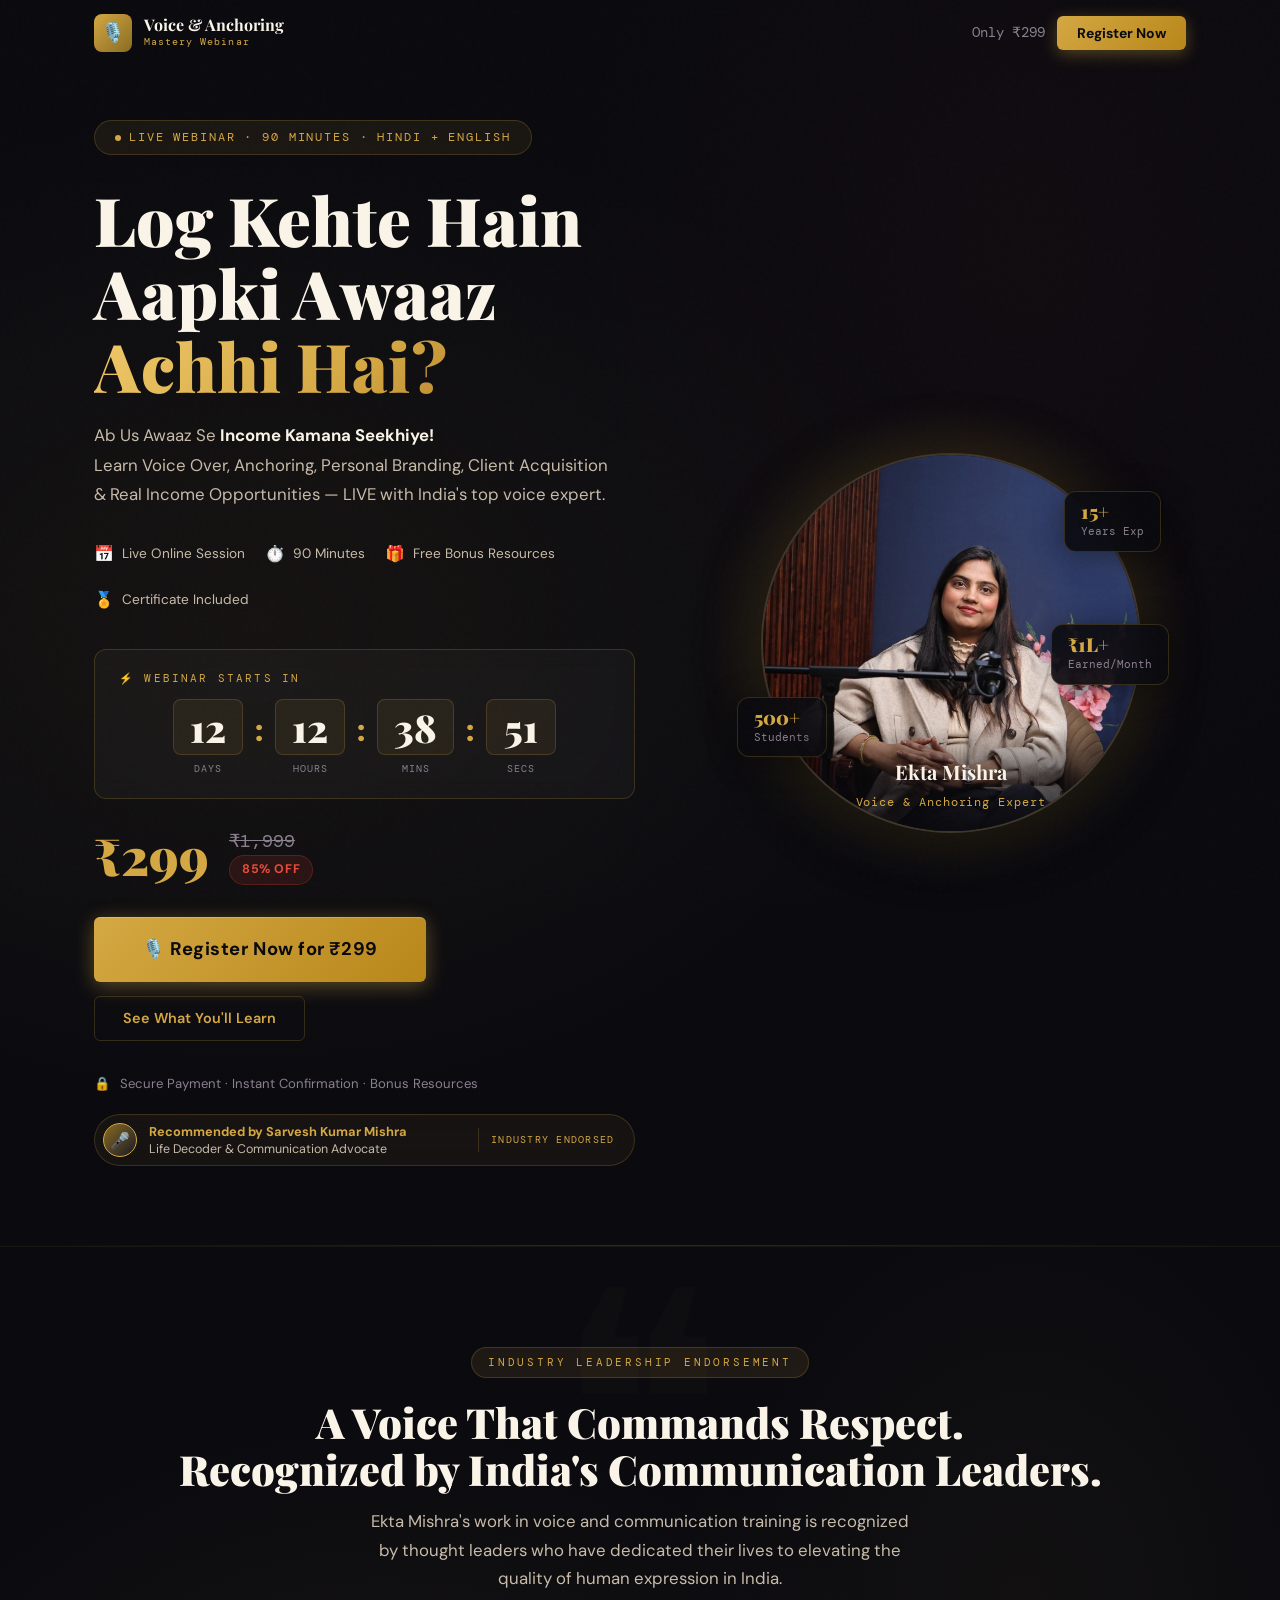
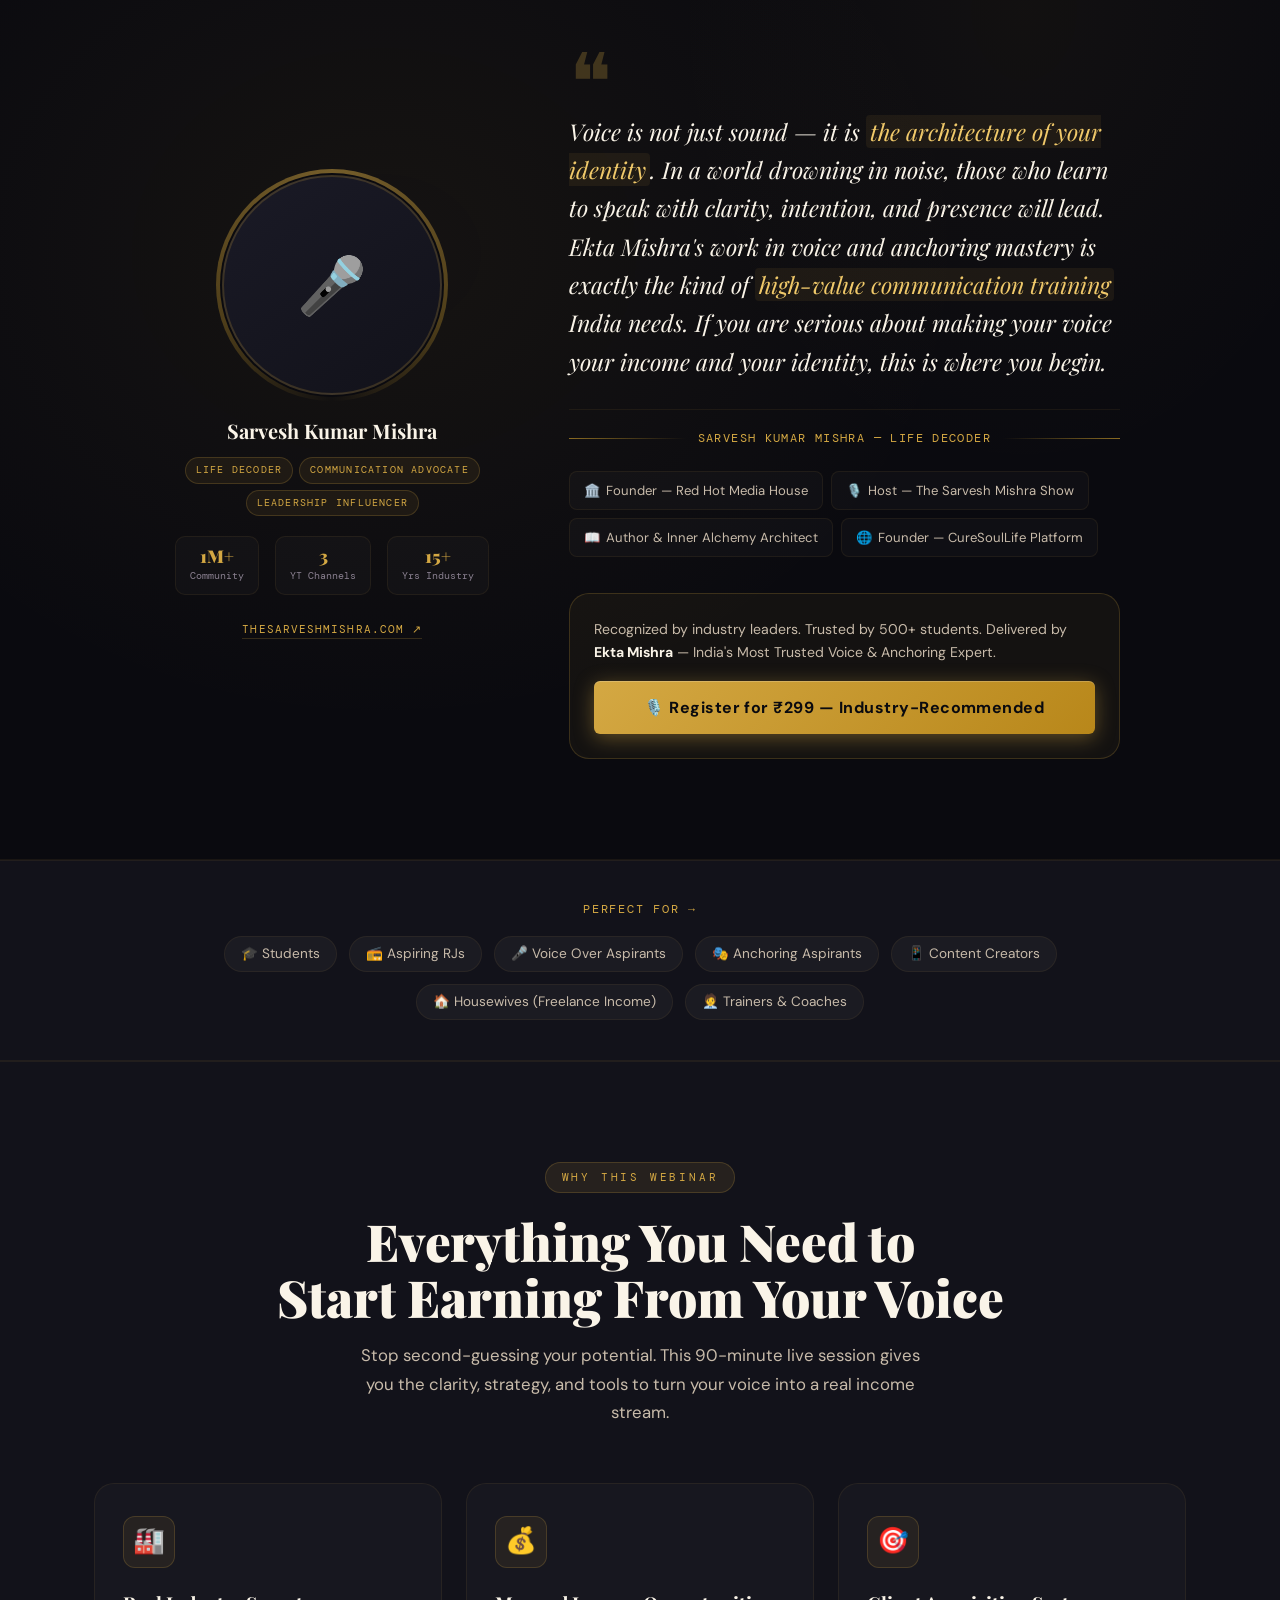
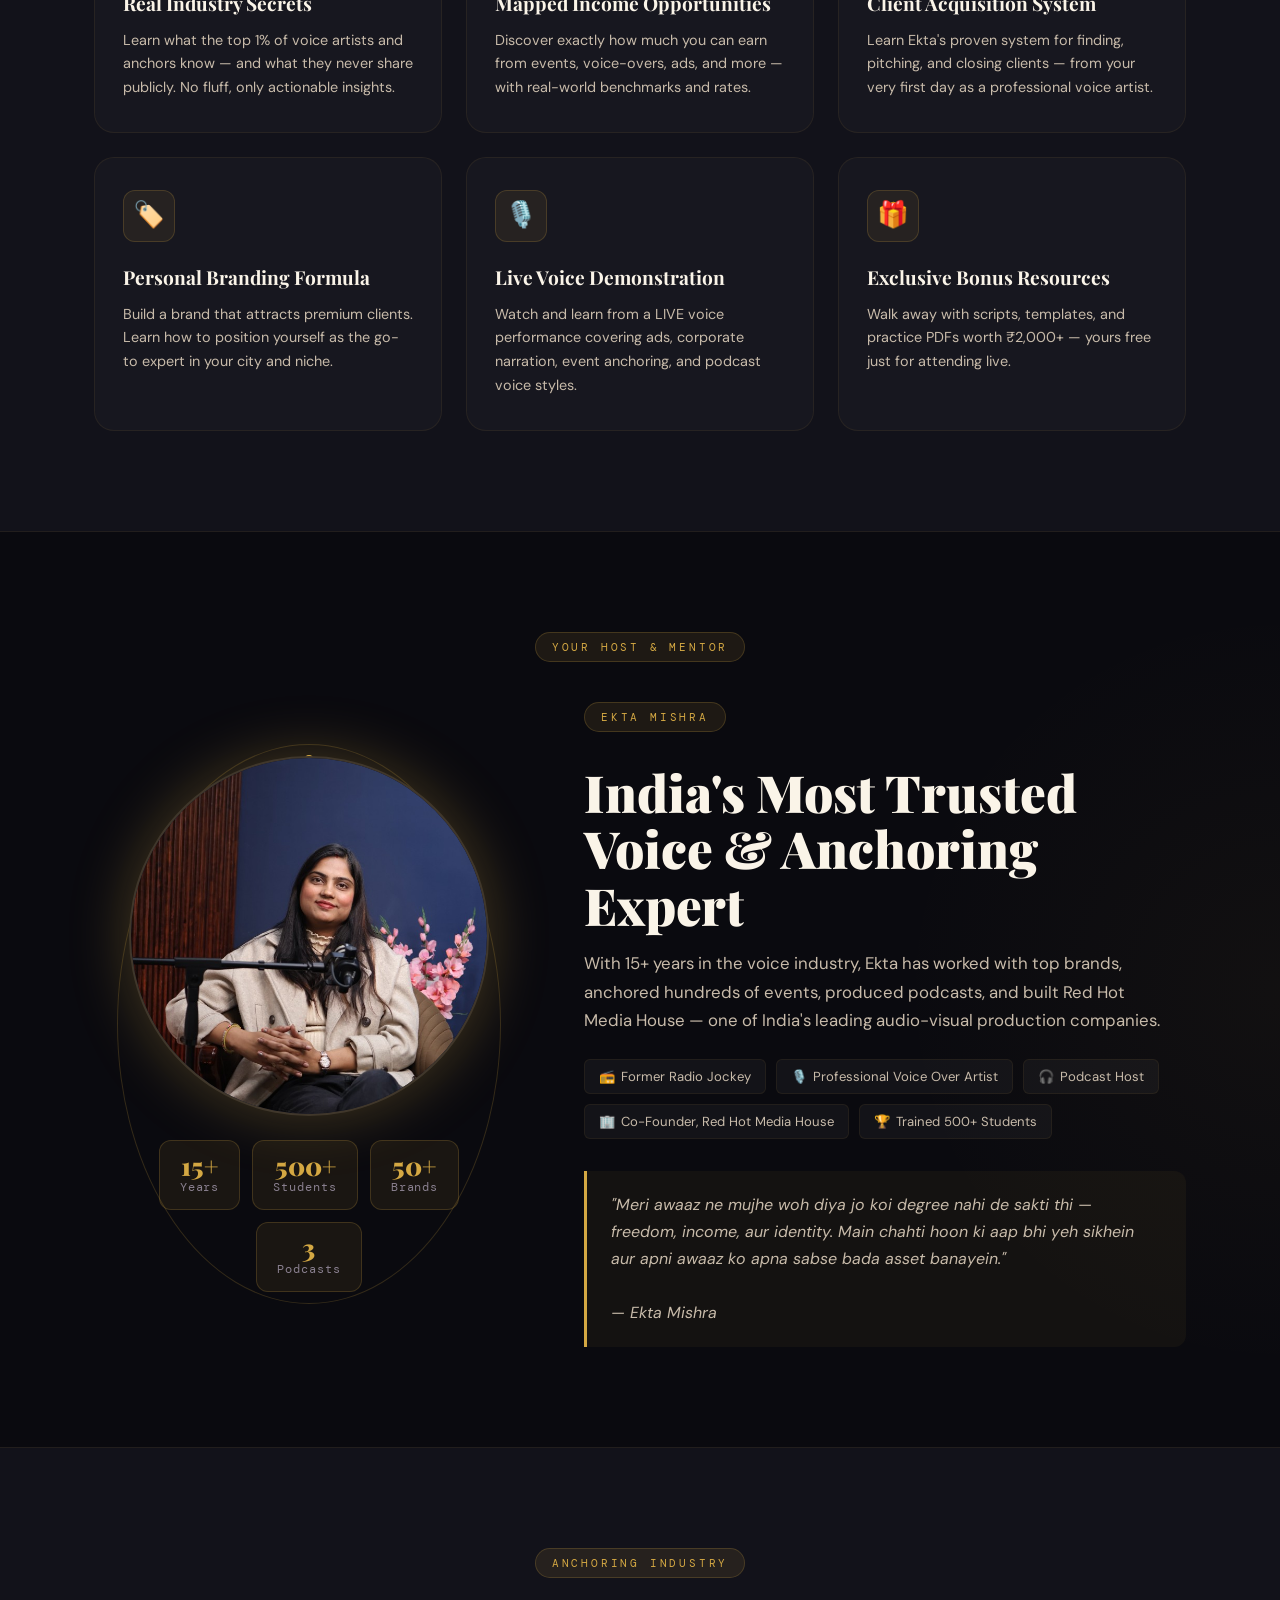
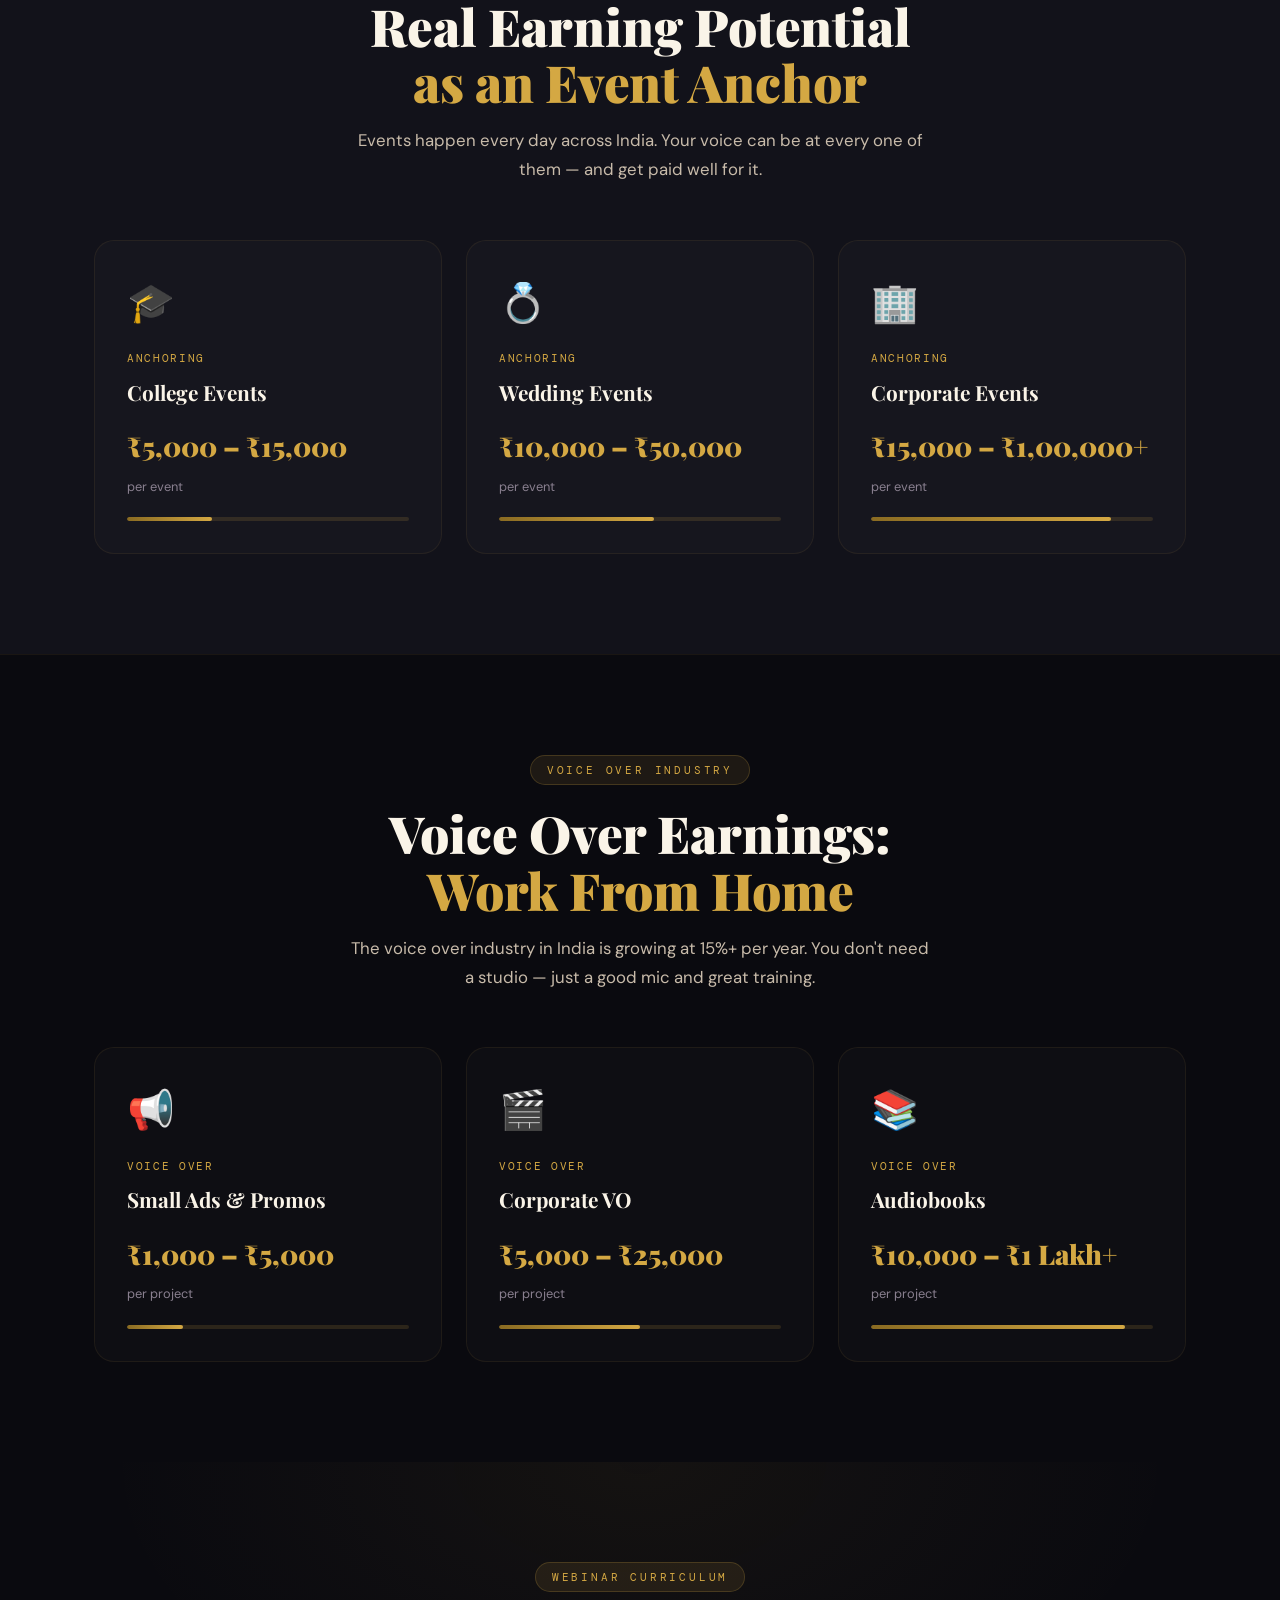
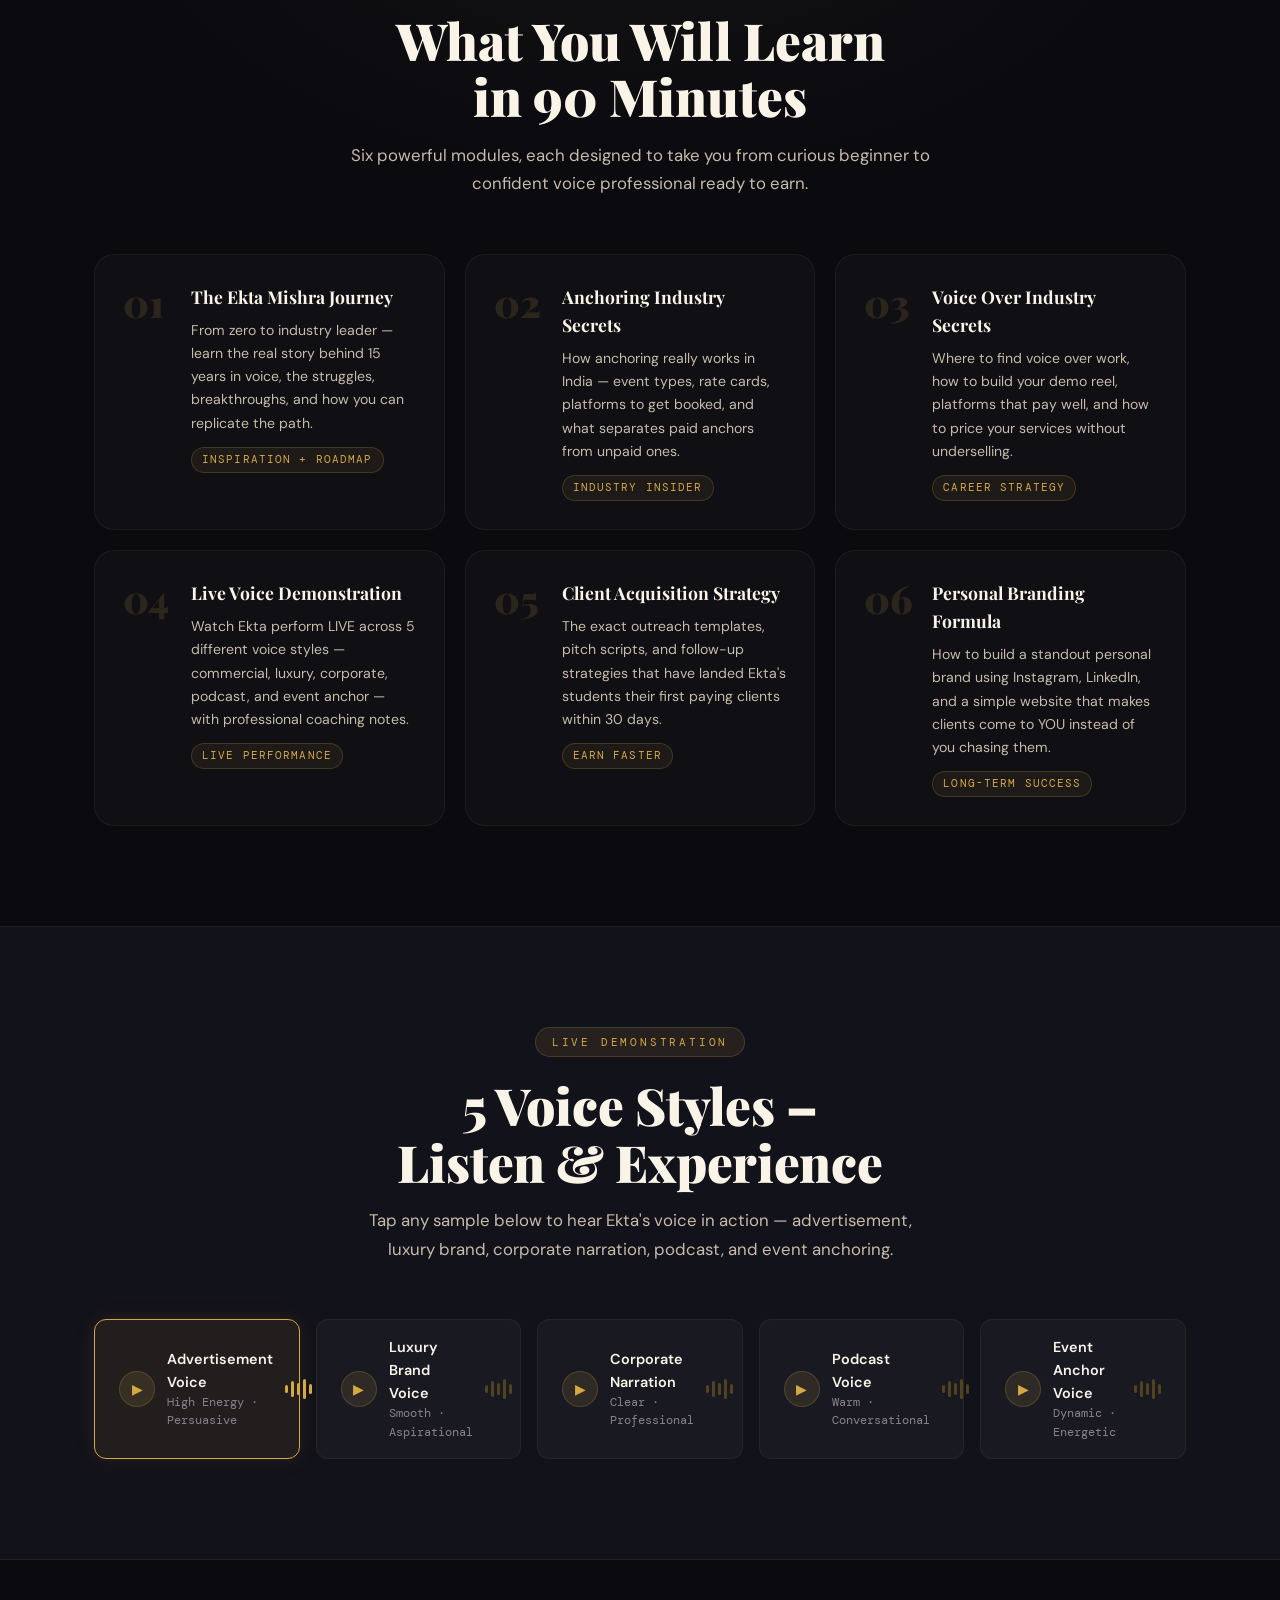
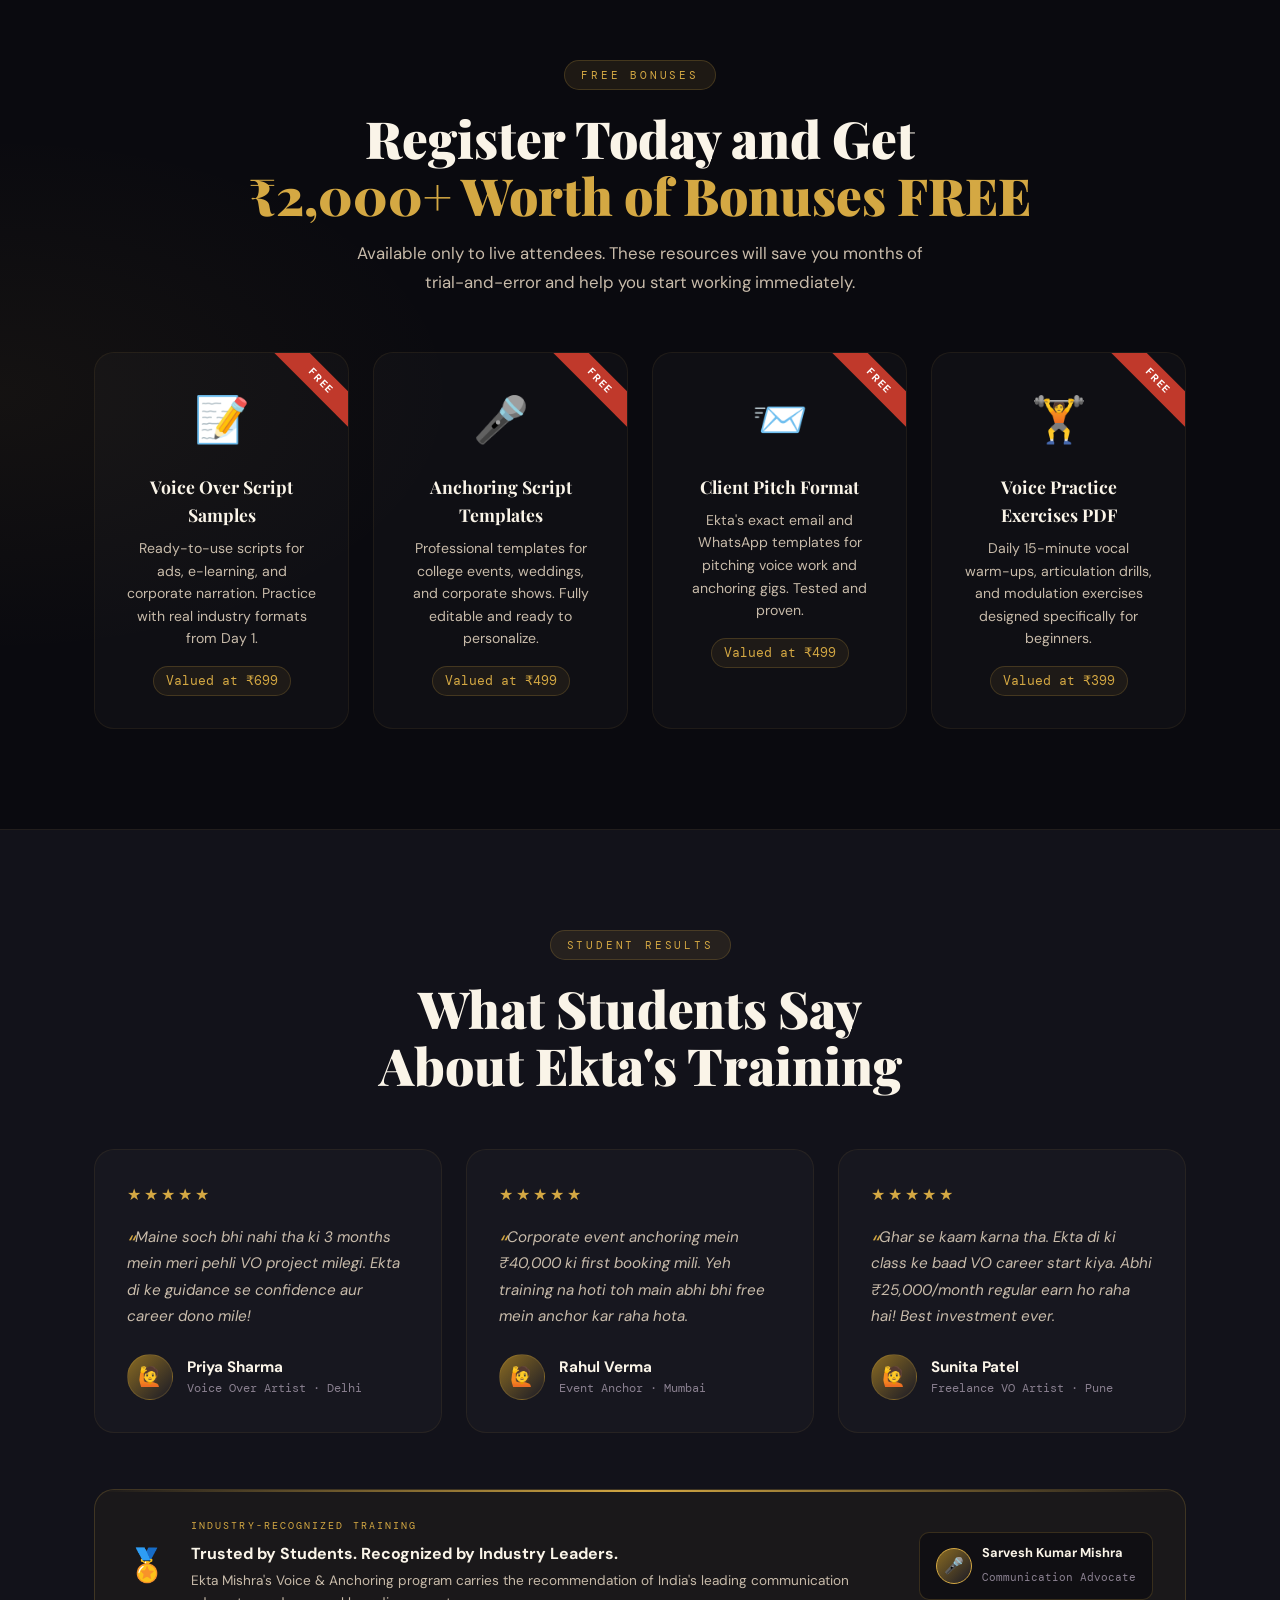
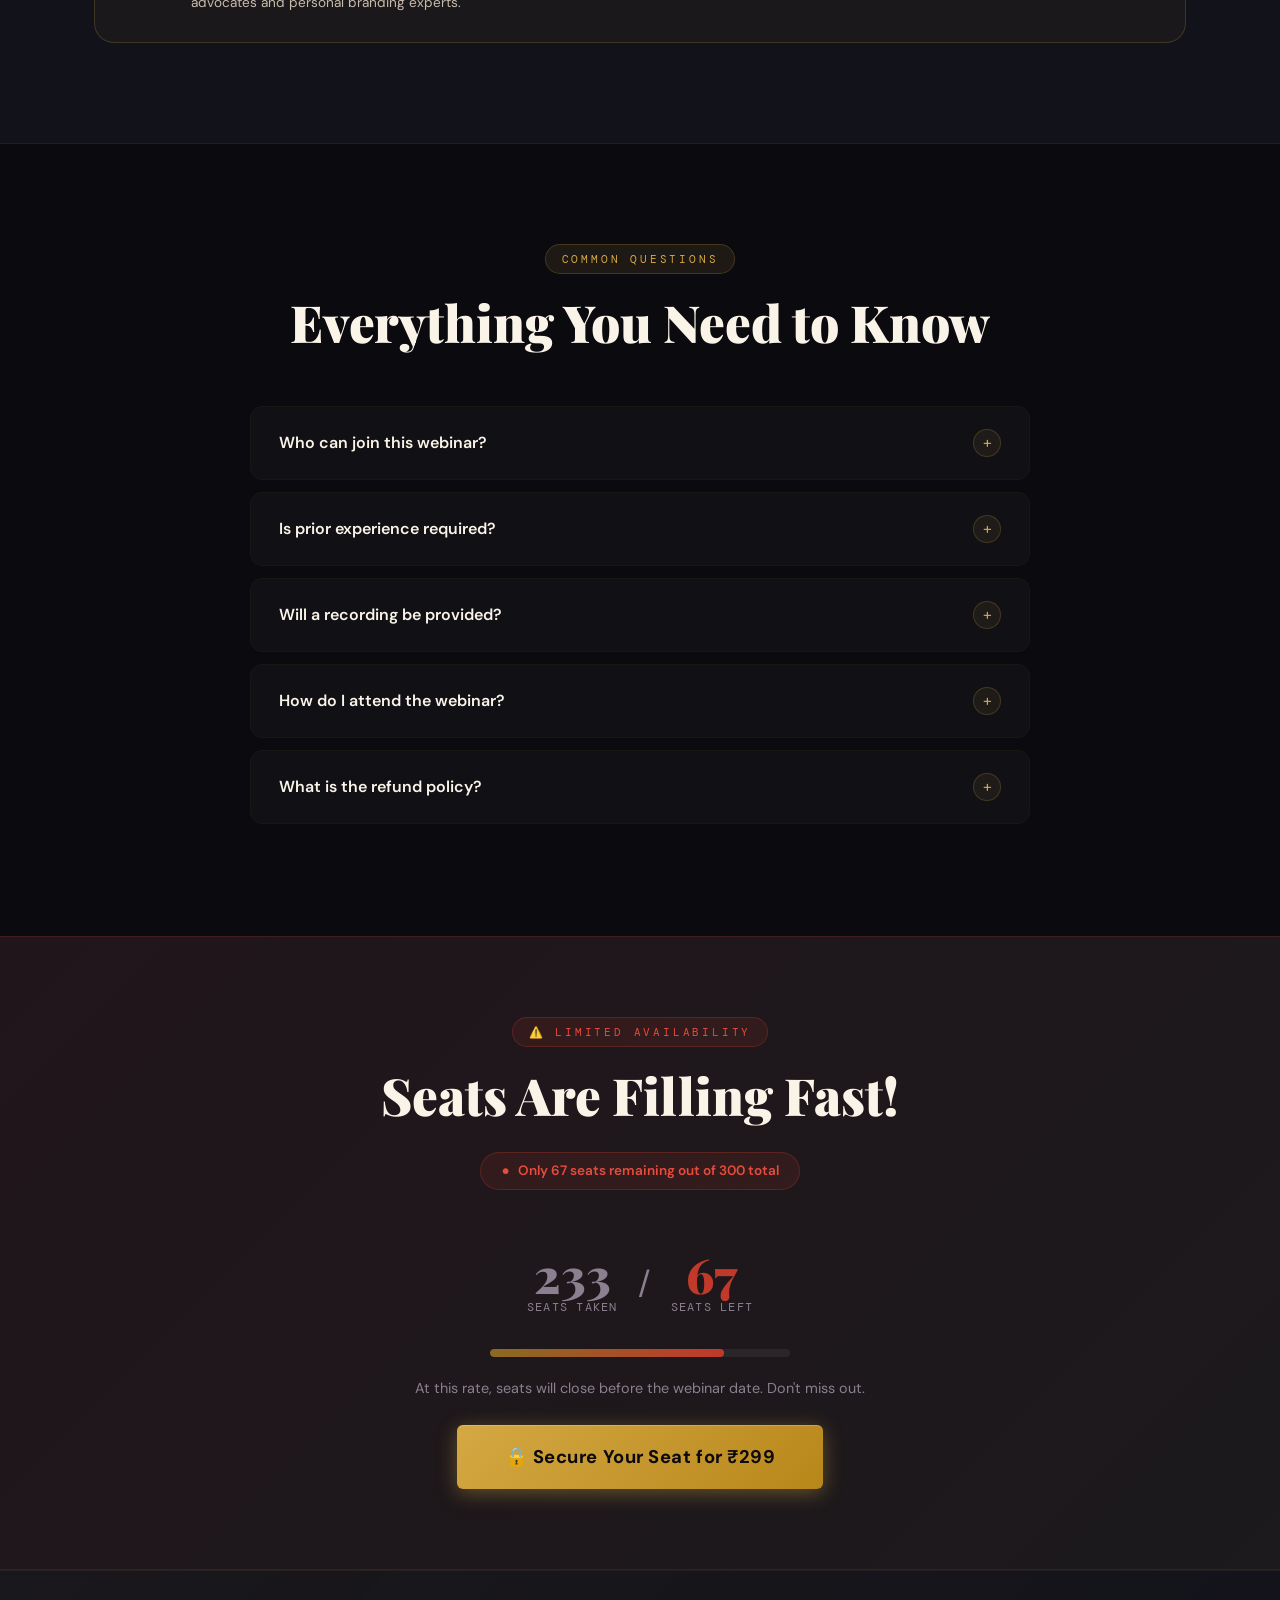
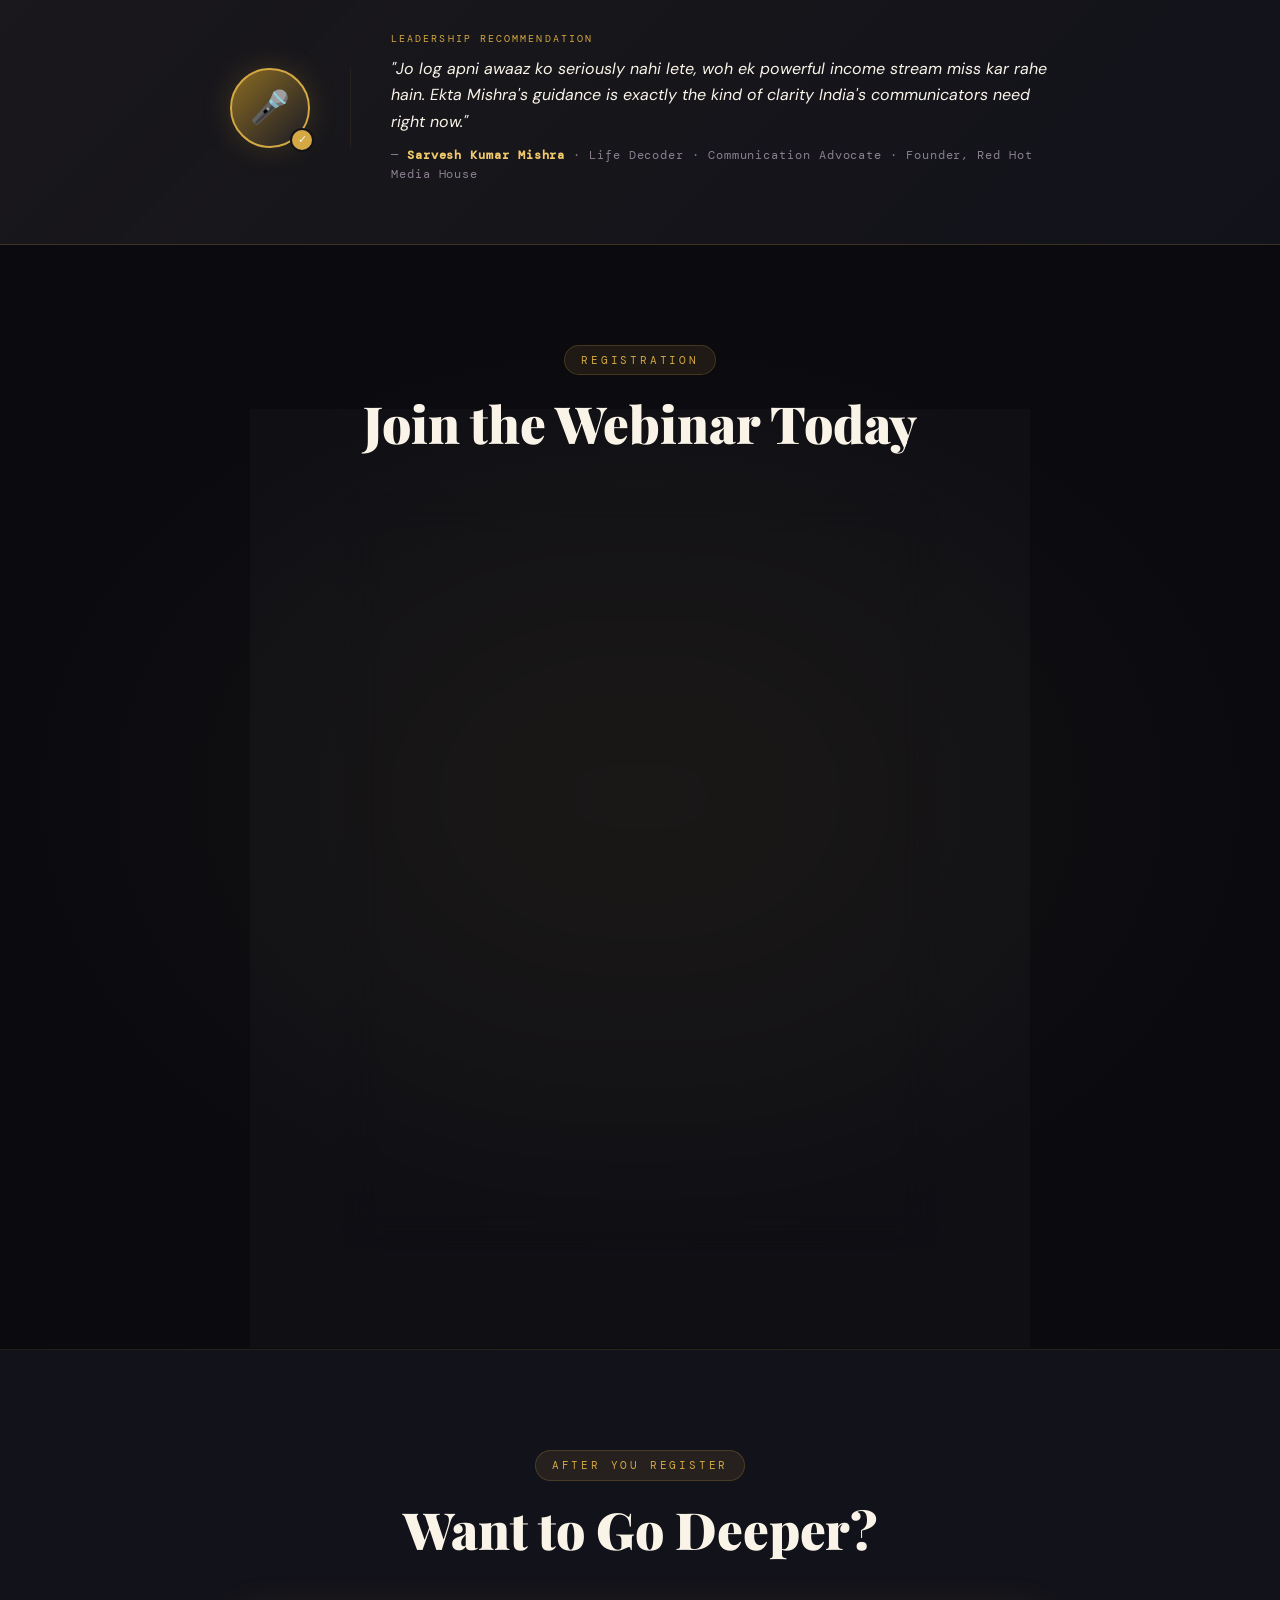
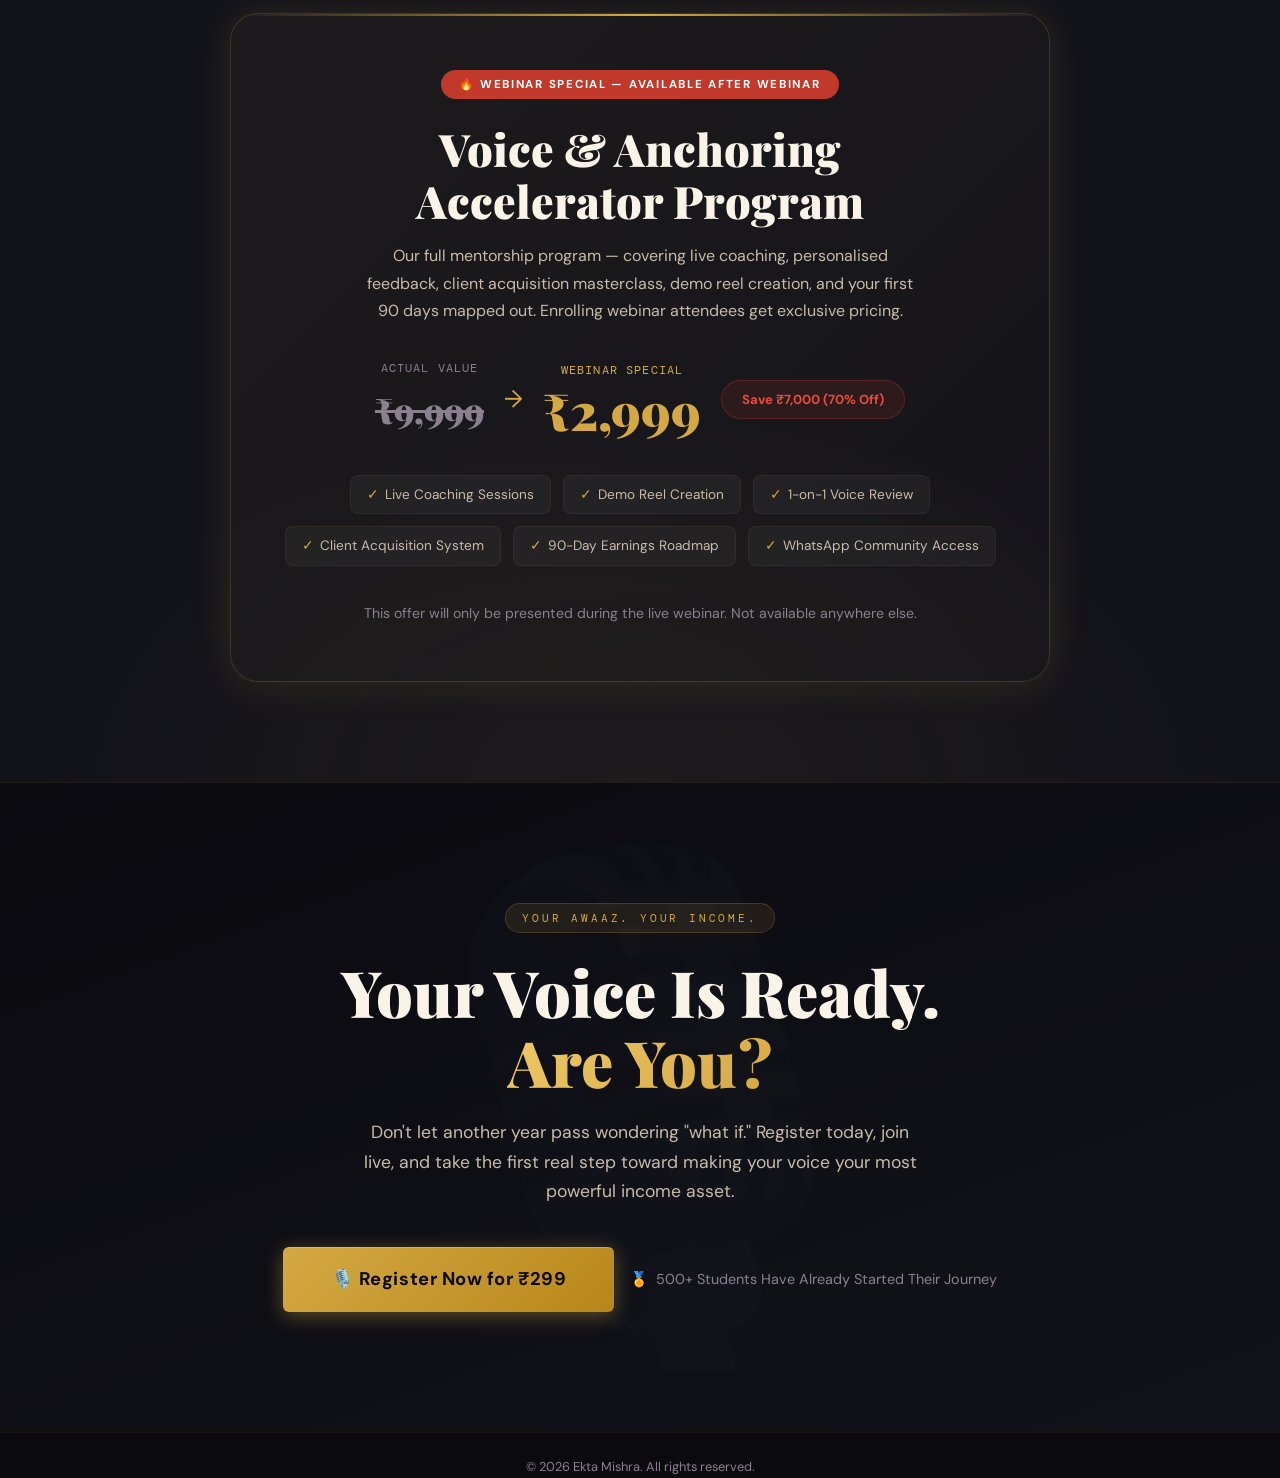
==== voice-mastery-webinar/index.html @ 5d32fe87 "voices added" ====
﻿<!DOCTYPE html>
<html lang="en">
<head>
<meta charset="UTF-8">
<meta name="viewport" content="width=device-width, initial-scale=1.0, viewport-fit=cover">
<meta name="description" content="Join Ekta Mishra's Voice & Anchoring Mastery Webinar. Learn Voice Over, Anchoring, Personal Branding & Client Acquisition. Register for just ₹299. Limited seats available!">
<meta property="og:title" content="Voice & Anchoring Mastery Webinar | Ekta Mishra | ₹299 Only">
<meta property="og:description" content="Ab Apni Awaaz Se Income Kamao! Live 90-Min Webinar with India's Top Voice & Anchoring Expert. Register Now at ₹299.">
<meta property="og:image" content="https://ekta-mam-webinar.vercel.app/images/ekta-mishra-voice-anchoring-expert.png">
<meta property="og:image:alt" content="Ekta Mishra — Voice & Anchoring Expert and Webinar Host">
<meta name="twitter:card" content="summary_large_image">
<meta name="twitter:image" content="https://ekta-mam-webinar.vercel.app/images/ekta-mishra-voice-anchoring-expert.png">
<meta name="twitter:image:alt" content="Ekta Mishra — Voice & Anchoring Expert and Webinar Host">
<meta name="keywords" content="voice over webinar, anchoring course, ekta mishra, voice over income, radio jockey, voice career india">
<title>Voice & Anchoring Mastery Webinar | Ekta Mishra | Register at ₹299</title>
<link rel="canonical" href="https://ekta-mam-webinar.vercel.app/voice-mastery-webinar/">
<meta property="og:url" content="https://ekta-mam-webinar.vercel.app/voice-mastery-webinar/">
<link rel="preload" as="image" href="/images/ekta-mishra-voice-anchoring-expert.png" fetchpriority="high">
<script type="application/ld+json">
{
  "@context": "https://schema.org",
  "@type": "Person",
  "name": "Ekta Mishra",
  "jobTitle": "Voice & Anchoring Expert",
  "description": "India's trusted voice over artist, event anchor, podcast host, and co-founder of Red Hot Media House.",
  "image": "https://ekta-mam-webinar.vercel.app/images/ekta-mishra-voice-anchoring-expert.png",
  "worksFor": {
    "@type": "Organization",
    "name": "Red Hot Media House"
  }
}
</script>
<link rel="preconnect" href="https://fonts.googleapis.com">
<link rel="preconnect" href="https://fonts.gstatic.com" crossorigin>
<link href="https://fonts.googleapis.com/css2?family=Playfair+Display:ital,wght@0,700;0,900;1,700&family=DM+Sans:wght@300;400;500;600;700&family=DM+Mono:wght@400;500&display=swap" rel="stylesheet">
<link rel="stylesheet" href="/css/style.css">
</head>
<body>

<!-- ─── STICKY MOBILE CTA (fixed bottom bar on mobile) ─────────────────────── -->
<div id="sticky-mobile-cta" aria-label="Quick registration">
  <div class="sticky-mobile-price">
    <div class="sticky-price">₹299</div>
    <div class="sticky-label">Only</div>
  </div>
  <button type="button" class="sticky-cta-btn" onclick="document.getElementById('register').scrollIntoView({behavior:'smooth'})">
    Register Now
  </button>
</div>

<!-- ─── STICKY HEADER ──────────────────────────────────────────────────────── -->
<header id="site-header">
  <div class="header-inner">
    <div class="header-logo">
      <div class="logo-icon">🎙️</div>
      <div>
        <div class="logo-text">Voice & Anchoring</div>
        <div class="logo-sub">Mastery Webinar</div>
      </div>
    </div>
    <div class="header-cta-wrap">
      <span class="header-price">Only ₹299</span>
      <a href="#register" class="header-register-btn">Register Now</a>
    </div>
  </div>
</header>

<!-- ─── HERO ───────────────────────────────────────────────────────────────── -->
<section id="hero">
  <div class="container">
    <div class="hero-grid">

      <!-- Left: Text Content -->
      <div class="hero-content">
        <div class="hero-badge reveal">
          <span class="dot"></span>
          Live Webinar · 90 Minutes · Hindi + English
        </div>

        <h1 class="hero-headline reveal reveal-delay-1">
          Log Kehte Hain<br>
          Aapki Awaaz<br>
          <span class="accent-line">Achhi Hai?</span>
        </h1>

        <p class="hero-sub reveal reveal-delay-2">
          Ab Us Awaaz Se <strong style="color:var(--cream)">Income Kamana Seekhiye!</strong><br>
          Learn Voice Over, Anchoring, Personal Branding, Client Acquisition & Real Income Opportunities — LIVE with India's top voice expert.
        </p>

        <div class="hero-meta reveal reveal-delay-2">
          <div class="hero-chip"><span class="icon">📅</span> <span>Live Online Session</span></div>
          <div class="hero-chip"><span class="icon">⏱️</span> <span>90 Minutes</span></div>
          <div class="hero-chip"><span class="icon">🎁</span> <span>Free Bonus Resources</span></div>
          <div class="hero-chip"><span class="icon">🏅</span> <span>Certificate Included</span></div>
        </div>

        <!-- Countdown -->
        <div class="countdown-box reveal reveal-delay-3">
          <div class="countdown-label">⚡ Webinar Starts In</div>
          <div class="countdown-digits">
            <div class="digit-block">
              <span class="digit-number" id="cd-days">00</span>
              <div class="digit-unit">Days</div>
            </div>
            <span class="colon">:</span>
            <div class="digit-block">
              <span class="digit-number" id="cd-hours">00</span>
              <div class="digit-unit">Hours</div>
            </div>
            <span class="colon">:</span>
            <div class="digit-block">
              <span class="digit-number" id="cd-mins">00</span>
              <div class="digit-unit">Mins</div>
            </div>
            <span class="colon">:</span>
            <div class="digit-block">
              <span class="digit-number" id="cd-secs">00</span>
              <div class="digit-unit">Secs</div>
            </div>
          </div>
        </div>

        <div class="hero-price-row reveal reveal-delay-3">
          <div class="price-tag">₹299</div>
          <div>
            <div class="price-original">₹1,999</div>
            <div class="price-save">85% OFF</div>
          </div>
        </div>

        <div class="hero-cta-wrap reveal reveal-delay-4">
          <a href="#register" class="btn-primary btn-lg">
            <span>🎙️ Register Now for ₹299</span>
          </a>
          <a href="#learn" class="btn-ghost">
            <span>See What You'll Learn</span>
          </a>
        </div>

        <div class="hero-guarantee reveal reveal-delay-4">
          <span class="icon">🔒</span>
          <span>Secure Payment · Instant Confirmation · Bonus Resources</span>
        </div>

        <div class="hero-trust-bar reveal reveal-delay-4">
          <div class="htb-avatar">
            <img src="https://www.thesarveshmishra.com/images/sarvesh-mishra.jpg"
                 alt="Sarvesh Kumar Mishra"
                 onerror="this.style.display='none';this.parentElement.innerHTML='🎤'">
          </div>
          <div class="htb-text">
            <strong>Recommended by Sarvesh Kumar Mishra</strong>
            Life Decoder &amp; Communication Advocate
          </div>
          <div class="htb-divider"></div>
          <div class="htb-badge">Industry Endorsed</div>
        </div>
      </div>

      <!-- Right: Host Visual -->
      <div class="hero-visual reveal reveal-delay-2">
        <div class="host-image-wrap">
          <figure class="host-img-placeholder">
            <img
              class="host-photo"
              src="/images/ekta-mishra-voice-anchoring-expert.png"
              alt="Ekta Mishra — Voice & Anchoring Expert, Co-Founder of Red Hot Media House"
              title="Ekta Mishra — Voice & Anchoring Mastery Webinar Host"
              width="380"
              height="380"
              loading="eager"
              fetchpriority="high"
              decoding="async"
            >
            <figcaption class="host-name-tag">
              <strong>Ekta Mishra</strong>
              <span>Voice & Anchoring Expert</span>
            </figcaption>
          </figure>

          <!-- Floating Badges -->
          <div class="float-badge fb-1">
            <div class="fb-value">15+</div>
            <div class="fb-label">Years Exp</div>
          </div>
          <div class="float-badge fb-2">
            <div class="fb-value">500+</div>
            <div class="fb-label">Students</div>
          </div>
          <div class="float-badge fb-3">
            <div class="fb-value">₹1L+</div>
            <div class="fb-label">Earned/Month</div>
          </div>
        </div>
      </div>

    </div>
  </div>
</section>

<!-- ─── SARVESH PLACEMENT #2: PRIMARY ENDORSEMENT SECTION ─────────────────── -->
<section id="endorsement">
  <div class="container">

    <div class="endorsement-section-top reveal">
      <div class="section-label">Industry Leadership Endorsement</div>
      <h2 class="endorsement-headline">
        A Voice That Commands Respect.<br>
        <span class="accent-line">Recognized by India's Communication Leaders.</span>
      </h2>
      <p class="section-sub" style="margin:0 auto;max-width:560px;">
        Ekta Mishra's work in voice and communication training is recognized by thought leaders who have dedicated their lives to elevating the quality of human expression in India.
      </p>
    </div>

    <div class="endorsement-grid reveal reveal-delay-1">

      <div class="endorsement-persona">
        <div class="endorsement-img-ring">
          <div class="endorsement-photo">
            <img src="https://www.thesarveshmishra.com/images/sarvesh-mishra.jpg"
                 alt="Sarvesh Kumar Mishra — Life Decoder & Communication Advocate"
                 onerror="this.style.display='none';this.parentElement.innerHTML='🎤'">
          </div>
        </div>

        <div class="endorsement-name">Sarvesh Kumar Mishra</div>

        <div class="endorsement-role-tags">
          <span class="endorsement-role-tag">Life Decoder</span>
          <span class="endorsement-role-tag">Communication Advocate</span>
          <span class="endorsement-role-tag">Leadership Influencer</span>
        </div>

        <div class="endorsement-stats">
          <div class="endr-stat">
            <span class="endr-stat-num">1M+</span>
            <span class="endr-stat-lbl">Community</span>
          </div>
          <div class="endr-stat">
            <span class="endr-stat-num">3</span>
            <span class="endr-stat-lbl">YT Channels</span>
          </div>
          <div class="endr-stat">
            <span class="endr-stat-num">15+</span>
            <span class="endr-stat-lbl">Yrs Industry</span>
          </div>
        </div>

        <div class="endorsement-website-link">
          <a href="https://www.thesarveshmishra.com/" target="_blank" rel="noopener">thesarveshmishra.com ↗</a>
        </div>
      </div>

      <div class="endorsement-content">
        <span class="endorsement-quote-mark">❝</span>

        <p class="endorsement-quote">
          Voice is not just sound — it is <span class="endorsement-quote-hi">the architecture of your identity</span>.
          In a world drowning in noise, those who learn to speak with clarity, intention, and presence will lead.
          Ekta Mishra's work in voice and anchoring mastery is exactly the kind of
          <span class="endorsement-quote-hi">high-value communication training</span>
          India needs. If you are serious about making your voice your income and your identity,
          this is where you begin.
        </p>

        <div class="endorsement-attribution">
          <div class="endorsement-attr-line"></div>
          <div class="endorsement-attr-text">Sarvesh Kumar Mishra — Life Decoder</div>
          <div class="endorsement-attr-line endorsement-attr-line--flip"></div>
        </div>

        <div class="endorsement-context-chips">
          <div class="endorsement-chip">
            <span class="chip-icon">🏛️</span>
            <span>Founder — Red Hot Media House</span>
          </div>
          <div class="endorsement-chip">
            <span class="chip-icon">🎙️</span>
            <span>Host — The Sarvesh Mishra Show</span>
          </div>
          <div class="endorsement-chip">
            <span class="chip-icon">📖</span>
            <span>Author &amp; Inner Alchemy Architect</span>
          </div>
          <div class="endorsement-chip">
            <span class="chip-icon">🌐</span>
            <span>Founder — CureSoulLife Platform</span>
          </div>
        </div>

        <div class="endorsement-cta-box">
          <p class="endorsement-cta-text">
            Recognized by industry leaders. Trusted by 500+ students. Delivered by <strong>Ekta Mishra</strong> — India's Most Trusted Voice &amp; Anchoring Expert.
          </p>
          <a href="#register" class="btn-primary">
            <span>🎙️ Register for ₹299 — Industry-Recommended</span>
          </a>
        </div>
      </div>

    </div>
  </div>
</section>

<!-- ─── WHO SHOULD ATTEND ─────────────────────────────────────────────────── -->
<div id="audience-strip" class="audience-strip">
  <div class="container">
    <div class="audience-strip-inner">
      <span class="audience-label">Perfect For →</span>
      <span class="audience-chip">🎓 Students</span>
      <span class="audience-chip">📻 Aspiring RJs</span>
      <span class="audience-chip">🎤 Voice Over Aspirants</span>
      <span class="audience-chip">🎭 Anchoring Aspirants</span>
      <span class="audience-chip">📱 Content Creators</span>
      <span class="audience-chip">🏠 Housewives (Freelance Income)</span>
      <span class="audience-chip">🧑‍💼 Trainers & Coaches</span>
    </div>
  </div>
</div>

<!-- ─── WHY ATTEND ────────────────────────────────────────────────────────── -->
<section id="why-attend">
  <div class="container">
    <div class="text-center reveal">
      <div class="section-label">Why This Webinar</div>
      <h2 class="section-title">Everything You Need to<br>Start Earning From Your Voice</h2>
      <p class="section-sub">Stop second-guessing your potential. This 90-minute live session gives you the clarity, strategy, and tools to turn your voice into a real income stream.</p>
    </div>

    <div class="benefits-grid">
      <div class="benefit-card reveal reveal-delay-1">
        <div class="benefit-icon">🏭</div>
        <div class="benefit-title">Real Industry Secrets</div>
        <p class="benefit-desc">Learn what the top 1% of voice artists and anchors know — and what they never share publicly. No fluff, only actionable insights.</p>
      </div>
      <div class="benefit-card reveal reveal-delay-2">
        <div class="benefit-icon">💰</div>
        <div class="benefit-title">Mapped Income Opportunities</div>
        <p class="benefit-desc">Discover exactly how much you can earn from events, voice-overs, ads, and more — with real-world benchmarks and rates.</p>
      </div>
      <div class="benefit-card reveal reveal-delay-3">
        <div class="benefit-icon">🎯</div>
        <div class="benefit-title">Client Acquisition System</div>
        <p class="benefit-desc">Learn Ekta's proven system for finding, pitching, and closing clients — from your very first day as a professional voice artist.</p>
      </div>
      <div class="benefit-card reveal reveal-delay-1">
        <div class="benefit-icon">🏷️</div>
        <div class="benefit-title">Personal Branding Formula</div>
        <p class="benefit-desc">Build a brand that attracts premium clients. Learn how to position yourself as the go-to expert in your city and niche.</p>
      </div>
      <div class="benefit-card reveal reveal-delay-2">
        <div class="benefit-icon">🎙️</div>
        <div class="benefit-title">Live Voice Demonstration</div>
        <p class="benefit-desc">Watch and learn from a LIVE voice performance covering ads, corporate narration, event anchoring, and podcast voice styles.</p>
      </div>
      <div class="benefit-card reveal reveal-delay-3">
        <div class="benefit-icon">🎁</div>
        <div class="benefit-title">Exclusive Bonus Resources</div>
        <p class="benefit-desc">Walk away with scripts, templates, and practice PDFs worth ₹2,000+ — yours free just for attending live.</p>
      </div>
    </div>
  </div>
</section>

<!-- ─── MEET YOUR MENTOR ──────────────────────────────────────────────────── -->
<section id="mentor">
  <div class="container">
    <div class="text-center reveal">
      <div class="section-label">Your Host & Mentor</div>
    </div>
    <div class="mentor-grid">
      <div class="mentor-img-wrap reveal">
        <div class="mentor-img-placeholder">
          <img
            class="mentor-photo"
            src="/images/ekta-mishra-voice-anchoring-expert.png"
            alt="Ekta Mishra — India's Most Trusted Voice & Anchoring Expert"
            title="Ekta Mishra — Voice Over Artist, Event Anchor & Podcast Host"
            width="360"
            height="360"
            loading="lazy"
            decoding="async"
          >
        </div>
        <div class="mentor-ring"></div>
        <div class="stat-chips">
          <div class="stat-chip"><span class="stat-num">15+</span><div class="stat-lbl">Years</div></div>
          <div class="stat-chip"><span class="stat-num">500+</span><div class="stat-lbl">Students</div></div>
          <div class="stat-chip"><span class="stat-num">50+</span><div class="stat-lbl">Brands</div></div>
          <div class="stat-chip"><span class="stat-num">3</span><div class="stat-lbl">Podcasts</div></div>
        </div>
      </div>
      <div class="reveal reveal-delay-2">
        <div class="section-label">Ekta Mishra</div>
        <h2 class="section-title" style="margin-top:12px">India's Most Trusted<br>Voice & Anchoring Expert</h2>
        <p class="section-sub">With 15+ years in the voice industry, Ekta has worked with top brands, anchored hundreds of events, produced podcasts, and built Red Hot Media House — one of India's leading audio-visual production companies.</p>
        <div class="mentor-creds">
          <div class="cred-tag"><span>📻</span>Former Radio Jockey</div>
          <div class="cred-tag"><span>🎙️</span>Professional Voice Over Artist</div>
          <div class="cred-tag"><span>🎧</span>Podcast Host</div>
          <div class="cred-tag"><span>🏢</span>Co-Founder, Red Hot Media House</div>
          <div class="cred-tag"><span>🏆</span>Trained 500+ Students</div>
        </div>
        <div class="mentor-quote">
          "Meri awaaz ne mujhe woh diya jo koi degree nahi de sakti thi — freedom, income, aur identity. Main chahti hoon ki aap bhi yeh sikhein aur apni awaaz ko apna sabse bada asset banayein."
          <br><br>— Ekta Mishra
        </div>
      </div>
    </div>
  </div>
</section>

<!-- ─── ANCHORING INCOME ───────────────────────────────────────────────────── -->
<section class="income-section" id="anchoring-income" style="padding:100px 0;background:var(--ink-2);border-top:1px solid var(--border-2);">
  <div class="container">
    <div class="text-center reveal">
      <div class="section-label">Anchoring Industry</div>
      <h2 class="section-title">Real Earning Potential<br><span class="gold">as an Event Anchor</span></h2>
      <p class="section-sub">Events happen every day across India. Your voice can be at every one of them — and get paid well for it.</p>
    </div>
    <div class="income-cards">
      <div class="income-card reveal reveal-delay-1">
        <div class="income-card-icon">🎓</div>
        <div class="income-card-type">Anchoring</div>
        <div class="income-card-title">College Events</div>
        <div class="income-range">₹5,000 – ₹15,000</div>
        <div class="income-per">per event</div>
        <div class="income-bar"><div class="income-bar-fill" style="width:30%"></div></div>
      </div>
      <div class="income-card reveal reveal-delay-2">
        <div class="income-card-icon">💍</div>
        <div class="income-card-type">Anchoring</div>
        <div class="income-card-title">Wedding Events</div>
        <div class="income-range">₹10,000 – ₹50,000</div>
        <div class="income-per">per event</div>
        <div class="income-bar"><div class="income-bar-fill" style="width:55%"></div></div>
      </div>
      <div class="income-card reveal reveal-delay-3">
        <div class="income-card-icon">🏢</div>
        <div class="income-card-type">Anchoring</div>
        <div class="income-card-title">Corporate Events</div>
        <div class="income-range">₹15,000 – ₹1,00,000+</div>
        <div class="income-per">per event</div>
        <div class="income-bar"><div class="income-bar-fill" style="width:85%"></div></div>
      </div>
    </div>
  </div>
</section>

<!-- ─── VOICE OVER INCOME ──────────────────────────────────────────────────── -->
<section class="income-section" id="vo-income" style="padding:100px 0;background:var(--ink);border-top:1px solid var(--border-2);">
  <div class="container">
    <div class="text-center reveal">
      <div class="section-label">Voice Over Industry</div>
      <h2 class="section-title">Voice Over Earnings:<br><span class="gold">Work From Home</span></h2>
      <p class="section-sub">The voice over industry in India is growing at 15%+ per year. You don't need a studio — just a good mic and great training.</p>
    </div>
    <div class="income-cards">
      <div class="income-card reveal reveal-delay-1">
        <div class="income-card-icon">📢</div>
        <div class="income-card-type">Voice Over</div>
        <div class="income-card-title">Small Ads & Promos</div>
        <div class="income-range">₹1,000 – ₹5,000</div>
        <div class="income-per">per project</div>
        <div class="income-bar"><div class="income-bar-fill" style="width:20%"></div></div>
      </div>
      <div class="income-card reveal reveal-delay-2">
        <div class="income-card-icon">🎬</div>
        <div class="income-card-type">Voice Over</div>
        <div class="income-card-title">Corporate VO</div>
        <div class="income-range">₹5,000 – ₹25,000</div>
        <div class="income-per">per project</div>
        <div class="income-bar"><div class="income-bar-fill" style="width:50%"></div></div>
      </div>
      <div class="income-card reveal reveal-delay-3">
        <div class="income-card-icon">📚</div>
        <div class="income-card-type">Voice Over</div>
        <div class="income-card-title">Audiobooks</div>
        <div class="income-range">₹10,000 – ₹1 Lakh+</div>
        <div class="income-per">per project</div>
        <div class="income-bar"><div class="income-bar-fill" style="width:90%"></div></div>
      </div>
    </div>
  </div>
</section>

<!-- ─── WHAT YOU WILL LEARN ───────────────────────────────────────────────── -->
<section id="learn">
  <div class="container">
    <div class="text-center reveal">
      <div class="section-label">Webinar Curriculum</div>
      <h2 class="section-title">What You Will Learn<br>in 90 Minutes</h2>
      <p class="section-sub">Six powerful modules, each designed to take you from curious beginner to confident voice professional ready to earn.</p>
    </div>
    <div class="modules-grid">
      <div class="module-card reveal reveal-delay-1">
        <div class="module-num">01</div>
        <div class="module-body">
          <div class="module-title">The Ekta Mishra Journey</div>
          <p class="module-desc">From zero to industry leader — learn the real story behind 15 years in voice, the struggles, breakthroughs, and how you can replicate the path.</p>
          <div class="module-tag">Inspiration + Roadmap</div>
        </div>
      </div>
      <div class="module-card reveal reveal-delay-2">
        <div class="module-num">02</div>
        <div class="module-body">
          <div class="module-title">Anchoring Industry Secrets</div>
          <p class="module-desc">How anchoring really works in India — event types, rate cards, platforms to get booked, and what separates paid anchors from unpaid ones.</p>
          <div class="module-tag">Industry Insider</div>
        </div>
      </div>
      <div class="module-card reveal reveal-delay-3">
        <div class="module-num">03</div>
        <div class="module-body">
          <div class="module-title">Voice Over Industry Secrets</div>
          <p class="module-desc">Where to find voice over work, how to build your demo reel, platforms that pay well, and how to price your services without underselling.</p>
          <div class="module-tag">Career Strategy</div>
        </div>
      </div>
      <div class="module-card reveal reveal-delay-1">
        <div class="module-num">04</div>
        <div class="module-body">
          <div class="module-title">Live Voice Demonstration</div>
          <p class="module-desc">Watch Ekta perform LIVE across 5 different voice styles — commercial, luxury, corporate, podcast, and event anchor — with professional coaching notes.</p>
          <div class="module-tag">Live Performance</div>
        </div>
      </div>
      <div class="module-card reveal reveal-delay-2">
        <div class="module-num">05</div>
        <div class="module-body">
          <div class="module-title">Client Acquisition Strategy</div>
          <p class="module-desc">The exact outreach templates, pitch scripts, and follow-up strategies that have landed Ekta's students their first paying clients within 30 days.</p>
          <div class="module-tag">Earn Faster</div>
        </div>
      </div>
      <div class="module-card reveal reveal-delay-3">
        <div class="module-num">06</div>
        <div class="module-body">
          <div class="module-title">Personal Branding Formula</div>
          <p class="module-desc">How to build a standout personal brand using Instagram, LinkedIn, and a simple website that makes clients come to YOU instead of you chasing them.</p>
          <div class="module-tag">Long-Term Success</div>
        </div>
      </div>
    </div>
  </div>
</section>

<!-- ─── LIVE DEMO ─────────────────────────────────────────────────────────── -->
<section id="live-demo">
  <div class="container">
    <div class="text-center reveal">
      <div class="section-label">Live Demonstration</div>
      <h2 class="section-title">5 Voice Styles –<br>Listen & Experience</h2>
      <p class="section-sub">Tap any sample below to hear Ekta's voice in action — advertisement, luxury brand, corporate narration, podcast, and event anchoring.</p>
    </div>
    <div class="demo-voices">
      <button type="button" class="voice-pill active" data-audio="/audio/advertisement-voice.mp3" aria-label="Play Advertisement Voice sample">
        <div class="voice-play" aria-hidden="true">▶</div>
        <div>
          <div class="voice-name">Advertisement Voice</div>
          <div class="voice-type">High Energy · Persuasive</div>
        </div>
        <div class="waveform" aria-hidden="true">
          <span></span><span></span><span></span><span></span><span></span>
        </div>
      </button>
      <button type="button" class="voice-pill" data-audio="/audio/luxury-brand-voice.mp3" aria-label="Play Luxury Brand Voice sample">
        <div class="voice-play" aria-hidden="true">▶</div>
        <div>
          <div class="voice-name">Luxury Brand Voice</div>
          <div class="voice-type">Smooth · Aspirational</div>
        </div>
        <div class="waveform" aria-hidden="true">
          <span></span><span></span><span></span><span></span><span></span>
        </div>
      </button>
      <button type="button" class="voice-pill" data-audio="/audio/corporate-narration.mp3" aria-label="Play Corporate Narration sample">
        <div class="voice-play" aria-hidden="true">▶</div>
        <div>
          <div class="voice-name">Corporate Narration</div>
          <div class="voice-type">Clear · Professional</div>
        </div>
        <div class="waveform" aria-hidden="true">
          <span></span><span></span><span></span><span></span><span></span>
        </div>
      </button>
      <button type="button" class="voice-pill" data-audio="/audio/podcast-voice.mp3" aria-label="Play Podcast Voice sample">
        <div class="voice-play" aria-hidden="true">▶</div>
        <div>
          <div class="voice-name">Podcast Voice</div>
          <div class="voice-type">Warm · Conversational</div>
        </div>
        <div class="waveform" aria-hidden="true">
          <span></span><span></span><span></span><span></span><span></span>
        </div>
      </button>
      <button type="button" class="voice-pill" data-audio="/audio/event-anchor-voice.mp3" aria-label="Play Event Anchor Voice sample">
        <div class="voice-play" aria-hidden="true">▶</div>
        <div>
          <div class="voice-name">Event Anchor Voice</div>
          <div class="voice-type">Dynamic · Energetic</div>
        </div>
        <div class="waveform" aria-hidden="true">
          <span></span><span></span><span></span><span></span><span></span>
        </div>
      </button>
    </div>
    <audio id="voice-demo-player" preload="none"></audio>
  </div>
</section>

<!-- ─── BONUSES ───────────────────────────────────────────────────────────── -->
<section id="bonuses">
  <div class="container">
    <div class="text-center reveal">
      <div class="section-label">Free Bonuses</div>
      <h2 class="section-title">Register Today and Get<br><span class="gold">₹2,000+ Worth of Bonuses FREE</span></h2>
      <p class="section-sub">Available only to live attendees. These resources will save you months of trial-and-error and help you start working immediately.</p>
    </div>
    <div class="bonus-grid">
      <div class="bonus-card reveal reveal-delay-1">
        <div class="bonus-icon">📝</div>
        <div class="bonus-title">Voice Over Script Samples</div>
        <p class="bonus-desc">Ready-to-use scripts for ads, e-learning, and corporate narration. Practice with real industry formats from Day 1.</p>
        <div class="bonus-value">Valued at ₹699</div>
      </div>
      <div class="bonus-card reveal reveal-delay-2">
        <div class="bonus-icon">🎤</div>
        <div class="bonus-title">Anchoring Script Templates</div>
        <p class="bonus-desc">Professional templates for college events, weddings, and corporate shows. Fully editable and ready to personalize.</p>
        <div class="bonus-value">Valued at ₹499</div>
      </div>
      <div class="bonus-card reveal reveal-delay-3">
        <div class="bonus-icon">📨</div>
        <div class="bonus-title">Client Pitch Format</div>
        <p class="bonus-desc">Ekta's exact email and WhatsApp templates for pitching voice work and anchoring gigs. Tested and proven.</p>
        <div class="bonus-value">Valued at ₹499</div>
      </div>
      <div class="bonus-card reveal reveal-delay-4">
        <div class="bonus-icon">🏋️</div>
        <div class="bonus-title">Voice Practice Exercises PDF</div>
        <p class="bonus-desc">Daily 15-minute vocal warm-ups, articulation drills, and modulation exercises designed specifically for beginners.</p>
        <div class="bonus-value">Valued at ₹399</div>
      </div>
    </div>
  </div>
</section>

<!-- ─── TESTIMONIALS ──────────────────────────────────────────────────────── -->
<section id="testimonials">
  <div class="container">
    <div class="text-center reveal">
      <div class="section-label">Student Results</div>
      <h2 class="section-title">What Students Say<br>About Ekta's Training</h2>
    </div>
    <div class="testimonial-grid">
      <div class="testi-card reveal reveal-delay-1">
        <div class="testi-stars">★★★★★</div>
        <p class="testi-text">Maine soch bhi nahi tha ki 3 months mein meri pehli VO project milegi. Ekta di ke guidance se confidence aur career dono mile!</p>
        <div class="testi-author">
          <div class="testi-avatar">🙋</div>
          <div>
            <div class="testi-name">Priya Sharma</div>
            <div class="testi-role">Voice Over Artist · Delhi</div>
          </div>
        </div>
      </div>
      <div class="testi-card reveal reveal-delay-2">
        <div class="testi-stars">★★★★★</div>
        <p class="testi-text">Corporate event anchoring mein ₹40,000 ki first booking mili. Yeh training na hoti toh main abhi bhi free mein anchor kar raha hota.</p>
        <div class="testi-author">
          <div class="testi-avatar">🙋</div>
          <div>
            <div class="testi-name">Rahul Verma</div>
            <div class="testi-role">Event Anchor · Mumbai</div>
          </div>
        </div>
      </div>
      <div class="testi-card reveal reveal-delay-3">
        <div class="testi-stars">★★★★★</div>
        <p class="testi-text">Ghar se kaam karna tha. Ekta di ki class ke baad VO career start kiya. Abhi ₹25,000/month regular earn ho raha hai! Best investment ever.</p>
        <div class="testi-author">
          <div class="testi-avatar">🙋</div>
          <div>
            <div class="testi-name">Sunita Patel</div>
            <div class="testi-role">Freelance VO Artist · Pune</div>
          </div>
        </div>
      </div>
    </div>

    <div class="industry-recognition-strip reveal">
      <div class="irs-icon">🏅</div>
      <div class="irs-text">
        <div class="irs-label">Industry-Recognized Training</div>
        <div class="irs-headline">Trusted by Students. Recognized by Industry Leaders.</div>
        <div class="irs-sub">Ekta Mishra's Voice &amp; Anchoring program carries the recommendation of India's leading communication advocates and personal branding experts.</div>
      </div>
      <div class="irs-badge">
        <div class="irs-badge-avatar">
          <img src="https://www.thesarveshmishra.com/images/sarvesh-mishra.jpg"
               alt="Sarvesh Kumar Mishra"
               onerror="this.style.display='none';this.parentElement.innerHTML='🎤'">
        </div>
        <div>
          <span class="irs-badge-name">Sarvesh Kumar Mishra</span>
          <span class="irs-badge-title">Communication Advocate</span>
        </div>
      </div>
    </div>

  </div>
</section>

<!-- ─── FAQ ───────────────────────────────────────────────────────────────── -->
<section id="faq">
  <div class="container">
    <div class="text-center reveal">
      <div class="section-label">Common Questions</div>
      <h2 class="section-title">Everything You Need to Know</h2>
    </div>
    <div class="faq-list">
      <div class="faq-item">
        <div class="faq-q">
          <span class="faq-question">Who can join this webinar?</span>
          <span class="faq-toggle">+</span>
        </div>
        <div class="faq-a">
          <p class="faq-answer">Anyone who wants to learn how to earn from their voice! Whether you are a student, homemaker, content creator, aspiring RJ, trainer, coach, or simply someone who has always been told they have a great voice — this webinar is designed for you. </p>
        </div>
      </div>
      <div class="faq-item">
        <div class="faq-q">
          <span class="faq-question">Is prior experience required?</span>
          <span class="faq-toggle">+</span>
        </div>
        <div class="faq-a">
          <p class="faq-answer">Absolutely not! This webinar is beginner-friendly and covers everything from scratch. Even if you have never done a voice over or anchored an event before, you will leave with a clear roadmap and actionable next steps.</p>
        </div>
      </div>
      <div class="faq-item">
        <div class="faq-q">
          <span class="faq-question">Will a recording be provided?</span>
          <span class="faq-toggle">+</span>
        </div>
        <div class="faq-a">
          <p class="faq-answer">The bonuses and live Q&A are exclusively for live attendees. However, a recording may be shared at our discretion. To get the full value — including the live demonstration and real-time Q&A with Ekta — we strongly recommend attending live.</p>
        </div>
      </div>
      <div class="faq-item">
        <div class="faq-q">
          <span class="faq-question">How do I attend the webinar?</span>
          <span class="faq-toggle">+</span>
        </div>
        <div class="faq-a">
          <p class="faq-answer">After registering and completing your ₹299 payment, you will receive a confirmation email with a Zoom link. On the day of the webinar, simply click the link to join. Make sure to use headphones for the best audio experience!</p>
        </div>
      </div>
      <div class="faq-item">
        <div class="faq-q">
          <span class="faq-question">What is the refund policy?</span>
          <span class="faq-toggle">+</span>
        </div>
        <div class="faq-a">
          <p class="faq-answer">Due to the digital nature of this event and the instant delivery of bonus resources upon registration, refunds are not available. However, if there is a technical issue on our end that prevents you from attending, we will accommodate you in the next session at no extra cost.</p>
        </div>
      </div>
    </div>
  </div>
</section>

<!-- ─── URGENCY / LIMITED SEATS ───────────────────────────────────────────── -->
<section id="urgency">
  <div class="container">
    <div class="urgency-inner reveal">
      <div class="section-label" style="background:rgba(192,57,43,0.12);border-color:rgba(192,57,43,0.3);color:#E74C3C;">⚠️ Limited Availability</div>
      <h2 class="section-title">Seats Are Filling Fast!</h2>
      <div class="urgency-scarcity">
        <span class="blink">●</span>
        Only 67 seats remaining out of 300 total
      </div>
      <div class="seats-counter">
        <div class="seats-taken">
          <span class="seats-num">233</span>
          <div class="seats-lbl">Seats Taken</div>
        </div>
        <div style="font-size:2rem;color:var(--text-muted);">/</div>
        <div class="seats-left">
          <span class="seats-num">67</span>
          <div class="seats-lbl">Seats Left</div>
        </div>
      </div>
      <div class="seats-bar"><div class="seats-bar-fill"></div></div>
      <p style="font-size:0.9rem;color:var(--text-muted);margin-bottom:24px;">At this rate, seats will close before the webinar date. Don't miss out.</p>
      <a href="#register" class="btn-primary btn-lg">
        <span>🔒 Secure Your Seat for ₹299</span>
      </a>
    </div>
  </div>
</section>

<!-- ─── SARVESH PLACEMENT #3: Pre-Registration Trust Strip ─────────────────── -->
<section id="pre-reg-trust">
  <div class="container">
    <div class="pre-reg-trust-inner reveal">
      <div class="prt-avatar-wrap">
        <div class="prt-avatar">
          <img src="https://www.thesarveshmishra.com/images/sarvesh-mishra.jpg"
               alt="Sarvesh Kumar Mishra"
               onerror="this.style.display='none';this.parentElement.innerHTML='🎤'">
        </div>
        <div class="prt-verified-badge">✓</div>
      </div>
      <div class="prt-divider"></div>
      <div class="prt-content">
        <div class="prt-label">Leadership Recommendation</div>
        <p class="prt-quote">
          "Jo log apni awaaz ko seriously nahi lete, woh ek powerful income stream miss kar rahe hain.
          Ekta Mishra's guidance is exactly the kind of clarity India's communicators need right now."
        </p>
        <div class="prt-sig">
          — <strong>Sarvesh Kumar Mishra</strong> · Life Decoder · Communication Advocate · Founder, Red Hot Media House
        </div>
      </div>
    </div>
  </div>
</section>

<!-- ─── REGISTRATION FORM ─────────────────────────────────────────────────── -->
<section id="register">
  <div class="container">
    <div class="text-center reveal" style="margin-bottom:40px;">
      <div class="section-label">Registration</div>
      <h2 class="section-title">Join the Webinar Today</h2>
    </div>
    <div class="register-wrap reveal reveal-delay-1">
      <h3 class="register-title">🎙️ Voice & Anchoring Mastery</h3>
      <p class="register-sub">Complete your registration below. You will receive a confirmation & Zoom link instantly on your email & WhatsApp.</p>

      <div class="register-price-summary">
        <div class="rps-left">
          <strong>Voice & Anchoring Mastery Webinar</strong>
          90 Min Live Session + Bonuses Worth ₹2,000+
        </div>
        <div class="rps-price">₹299</div>
      </div>

      <form id="registration-form" novalidate>
        <div class="form-group">
          <label class="form-label" for="full-name">Full Name *</label>
          <input class="form-input" type="text" id="full-name" placeholder="Enter your full name" required>
          <div class="form-error" id="name-error">Please enter your full name.</div>
        </div>
        <div class="form-group">
          <label class="form-label" for="email">Email Address *</label>
          <input class="form-input" type="email" id="email" placeholder="Enter your email address" required>
          <div class="form-error" id="email-error">Please enter a valid email address.</div>
        </div>
        <div class="form-group">
          <label class="form-label" for="mobile">Mobile Number *</label>
          <input class="form-input" type="tel" id="mobile" placeholder="Enter your 10-digit mobile number" required>
          <div class="form-error" id="mobile-error">Please enter a valid 10-digit mobile number.</div>
        </div>
        <button type="submit" class="btn-submit">
          <span>🎙️ Register & Pay ₹299</span>
          <span>→</span>
        </button>
      </form>

      <div class="form-footer">
        <span class="icon">🔒</span>
        Secure payment powered by Razorpay · Your data is safe with us
      </div>
      <p style="text-align:center;margin-top:16px;font-size:0.85rem;">
        <a href="cancel.html?status=cancelled" style="color:var(--text-muted);text-decoration:underline;"></a>
      </p>
    </div>
  </div>
</section>

<!-- ─── UPSELL ─────────────────────────────────────────────────────────────── -->
<section id="upsell">
  <div class="container">
    <div class="text-center reveal">
      <div class="section-label">After You Register</div>
      <h2 class="section-title">Want to Go Deeper?</h2>
    </div>
    <div class="upsell-card reveal reveal-delay-1">
      <div class="upsell-tag">🔥 Webinar Special — Available After Webinar</div>
      <h3 class="upsell-title">Voice & Anchoring<br>Accelerator Program</h3>
      <p class="upsell-desc">Our full mentorship program — covering live coaching, personalised feedback, client acquisition masterclass, demo reel creation, and your first 90 days mapped out. Enrolling webinar attendees get exclusive pricing.</p>

      <div class="upsell-pricing">
        <div class="up-original">
          <div class="label">Actual Value</div>
          <div class="value">₹9,999</div>
        </div>
        <div class="up-arrow">→</div>
        <div class="up-special">
          <div class="label">Webinar Special</div>
          <div class="value">₹2,999</div>
        </div>
        <div class="up-save">Save ₹7,000 (70% Off)</div>
      </div>

      <div class="upsell-includes">
        <div class="ui-tag"><span class="check">✓</span>Live Coaching Sessions</div>
        <div class="ui-tag"><span class="check">✓</span>Demo Reel Creation</div>
        <div class="ui-tag"><span class="check">✓</span>1-on-1 Voice Review</div>
        <div class="ui-tag"><span class="check">✓</span>Client Acquisition System</div>
        <div class="ui-tag"><span class="check">✓</span>90-Day Earnings Roadmap</div>
        <div class="ui-tag"><span class="check">✓</span>WhatsApp Community Access</div>
      </div>

      <p style="font-size:0.88rem;color:var(--text-muted);">This offer will only be presented during the live webinar. Not available anywhere else.</p>
    </div>
  </div>
</section>

<!-- ─── FINAL CTA ─────────────────────────────────────────────────────────── -->
<section id="final-cta">
  <div class="container">
    <div class="reveal">
      <div class="section-label" style="margin:0 auto 24px;display:block;width:fit-content;">Your Awaaz. Your Income.</div>
      <h2 class="final-title">
        Your Voice Is Ready.<br>
        <span style="background:linear-gradient(135deg,var(--gold-light),var(--gold));-webkit-background-clip:text;-webkit-text-fill-color:transparent;background-clip:text;">Are You?</span>
      </h2>
      <p class="final-sub">Don't let another year pass wondering "what if." Register today, join live, and take the first real step toward making your voice your most powerful income asset.</p>
      <div class="final-cta-wrap">
        <a href="#register" class="btn-primary btn-lg">
          <span>🎙️ Register Now for ₹299</span>
        </a>
        <div style="display:flex;align-items:center;gap:8px;color:var(--text-muted);font-size:0.9rem;">
          <span style="color:var(--gold)">🏅</span> 500+ Students Have Already Started Their Journey
        </div>
      </div>
    </div>
  </div>
</section>

<!-- ─── FOOTER ─────────────────────────────────────────────────────────────── -->
<footer>
    <div class="footer-bottom">
      <span>© 2026 Ekta Mishra. All rights reserved.</span>
      
    </div>
  </div>
</footer>

  <iframe name="sheets-submit-frame" id="sheets-submit-frame" style="display:none" title="Form submit"></iframe>

<!-- ─── JAVASCRIPT ─────────────────────────────────────────────────────────── -->
<script src="/js/config.js"></script>
<script src="/js/payment-flow.js"></script>
<script src="/js/script.js"></script>
<script src="/js/form-submit.js"></script>
</body>
</html>
---- css/style.css ----
﻿  /* ─── Design Tokens ─────────────────────────────────────────────────── */
  :root {
    --ink:        #0A0A0F;
    --ink-2:      #12121A;
    --ink-3:      #1A1A26;
    --gold:       #D4A843;
    --gold-light: #F0C96A;
    --gold-dim:   #8A6B22;
    --cream:      #FAF4E8;
    --cream-2:    #F0E6C8;
    --warm-white: #FDFAF4;
    --red-accent: #C0392B;
    --text-main:  #FAF4E8;
    --text-muted: #8A8090;
    --text-body:  #C8BBAA;
    --border:     rgba(212,168,67,0.2);
    --border-2:   rgba(212,168,67,0.08);
    --glow:       0 0 40px rgba(212,168,67,0.15);
    --glow-strong:0 0 60px rgba(212,168,67,0.3);
    --radius:     12px;
    --radius-lg:  20px;
    --shadow:     0 4px 30px rgba(0,0,0,0.4);
    --shadow-lg:  0 8px 60px rgba(0,0,0,0.6);
    --font-display: 'Playfair Display', Georgia, serif;
    --font-body:    'DM Sans', sans-serif;
    --font-mono:    'DM Mono', monospace;
    --transition:   all 0.3s cubic-bezier(0.4,0,0.2,1);
    --header-h-mobile: 56px;
    --sticky-h-mobile: 68px;
  }

  /* ─── Reset & Base ──────────────────────────────────────────────────── */
  *, *::before, *::after { box-sizing: border-box; margin: 0; padding: 0; }
  html {
    scroll-behavior: smooth;
    font-size: 16px;
    -webkit-text-size-adjust: 100%;
    overflow-x: clip;
    max-width: 100%;
  }
  body {
    font-family: var(--font-body);
    background: var(--ink);
    color: var(--text-main);
    overflow-x: clip;
    max-width: 100%;
    line-height: 1.6;
    -webkit-font-smoothing: antialiased;
  }
  img { max-width: 100%; display: block; }
  a { color: inherit; text-decoration: none; }
  button { cursor: pointer; border: none; outline: none; font-family: inherit; }
  section { position: relative; }

  /* ─── Noise Texture Overlay ─────────────────────────────────────────── */
  body::before {
    content: '';
    position: fixed; inset: 0;
    background-image: url("data:image/svg+xml,%3Csvg viewBox='0 0 256 256' xmlns='http://www.w3.org/2000/svg'%3E%3Cfilter id='n'%3E%3CfeTurbulence type='fractalNoise' baseFrequency='0.9' numOctaves='4' stitchTiles='stitch'/%3E%3C/filter%3E%3Crect width='100%25' height='100%25' filter='url(%23n)' opacity='0.03'/%3E%3C/svg%3E");
    pointer-events: none; z-index: 9999; opacity: 0.4;
  }

  /* ─── Utility ───────────────────────────────────────────────────────── */
  .gold { color: var(--gold); }
  .gold-light { color: var(--gold-light); }
  .red { color: var(--red-accent); }
  .section-label {
    display: inline-block;
    font-family: var(--font-mono);
    font-size: 0.7rem;
    letter-spacing: 0.25em;
    text-transform: uppercase;
    color: var(--gold);
    background: rgba(212,168,67,0.1);
    border: 1px solid var(--border);
    padding: 6px 16px;
    border-radius: 100px;
    margin-bottom: 20px;
    max-width: 100%;
    line-height: 1.45;
    word-break: break-word;
  }
  .section-title {
    font-family: var(--font-display);
    font-size: clamp(2rem, 5vw, 3.2rem);
    font-weight: 900;
    line-height: 1.1;
    color: var(--cream);
    margin-bottom: 16px;
  }
  .section-sub {
    font-size: 1.05rem;
    color: var(--text-body);
    max-width: 580px;
    line-height: 1.7;
  }
  .container { max-width: 1140px; margin: 0 auto; padding: 0 24px; width: 100%; }
  .text-center { text-align: center; }
  .text-center .section-sub { margin: 0 auto; }

  /* ─── CTA Buttons ───────────────────────────────────────────────────── */
  .btn-primary {
    display: inline-flex;
    align-items: center;
    justify-content: center;
    gap: 8px;
    background: linear-gradient(135deg, var(--gold) 0%, #B8871A 100%);
    color: var(--ink);
    font-family: var(--font-body);
    font-size: 1rem;
    font-weight: 700;
    padding: 16px 36px;
    border-radius: 6px;
    letter-spacing: 0.03em;
    box-shadow: 0 4px 20px rgba(212,168,67,0.4), inset 0 1px 0 rgba(255,255,255,0.2);
    transition: var(--transition);
    position: relative;
    overflow: hidden;
    max-width: 100%;
    white-space: normal;
    text-align: center;
    line-height: 1.35;
    word-break: break-word;
  }
  .btn-primary::before {
    content: '';
    position: absolute; inset: 0;
    background: linear-gradient(135deg, var(--gold-light), var(--gold));
    opacity: 0;
    transition: opacity 0.3s;
  }
  .btn-primary:hover::before { opacity: 1; }
  @media (hover: hover) and (pointer: fine) {
    .btn-primary:hover {
      transform: translateY(-2px);
      box-shadow: 0 8px 30px rgba(212,168,67,0.5);
    }
  }
  .btn-primary span { position: relative; z-index: 1; }
  .btn-ghost {
    display: inline-flex; align-items: center; gap: 8px;
    background: transparent;
    color: var(--gold);
    border: 1px solid var(--border);
    font-size: 0.9rem; font-weight: 600;
    padding: 12px 28px;
    border-radius: 6px;
    transition: var(--transition);
    max-width: 100%;
    white-space: normal;
    text-align: center;
    line-height: 1.35;
    justify-content: center;
  }
  .btn-ghost:hover { background: rgba(212,168,67,0.08); border-color: var(--gold); }
  .btn-lg { padding: 20px 48px; font-size: 1.15rem; }

  /* ─── Scroll Animation ──────────────────────────────────────────────── */
  .reveal {
    opacity: 0;
    transform: translateY(30px);
    transition: opacity 0.7s ease, transform 0.7s ease;
  }
  .reveal.visible { opacity: 1; transform: translateY(0); }
  .reveal-delay-1 { transition-delay: 0.1s; }
  .reveal-delay-2 { transition-delay: 0.2s; }
  .reveal-delay-3 { transition-delay: 0.3s; }
  .reveal-delay-4 { transition-delay: 0.4s; }

  /* ═══════════════════════════════════════════════════════════════════════
     STICKY HEADER
  ═══════════════════════════════════════════════════════════════════════ */
  #site-header {
    position: fixed; top: 0; left: 0; right: 0; z-index: 1000;
    width: 100%;
    max-width: 100vw;
    padding: 14px 0;
    transition: background-color 0.3s ease, border-color 0.3s ease, box-shadow 0.3s ease;
    border-bottom: 1px solid transparent;
    overflow: visible;
  }
  #site-header.scrolled {
    background: rgba(10,10,15,0.95);
    backdrop-filter: blur(20px);
    -webkit-backdrop-filter: blur(20px);
    border-bottom-color: var(--border-2);
    box-shadow: 0 4px 30px rgba(0,0,0,0.5);
  }
  @media (max-width: 1024px) {
    #site-header {
      height: var(--header-h-mobile);
      padding: 0;
      display: flex;
      align-items: center;
    }
    #site-header.scrolled {
      background: rgba(10,10,15,0.98);
      backdrop-filter: none;
      -webkit-backdrop-filter: none;
      box-shadow: none;
      border-bottom-color: var(--border-2);
    }
  }
  .header-inner {
    display: flex; align-items: center; justify-content: space-between;
    width: 100%;
    max-width: 1140px; margin: 0 auto;
    padding-left: max(24px, env(safe-area-inset-left, 0px));
    padding-right: max(24px, env(safe-area-inset-right, 0px));
    gap: 12px;
    min-width: 0;
  }
  .header-logo {
    display: flex; align-items: center; gap: 12px;
    flex-shrink: 0;
  }
  .logo-icon {
    width: 38px; height: 38px;
    background: linear-gradient(135deg, var(--gold), var(--gold-dim));
    border-radius: 8px;
    display: flex; align-items: center; justify-content: center;
    font-size: 1.2rem;
  }
  .logo-text {
    font-family: var(--font-display);
    font-size: 1rem; font-weight: 700;
    color: var(--cream); line-height: 1.2;
  }
  .logo-sub { font-size: 0.65rem; color: var(--gold); letter-spacing: 0.1em; font-family: var(--font-mono); }
  .header-cta-wrap {
    display: flex;
    align-items: center;
    gap: 12px;
    flex: 0 0 auto;
    margin-left: auto;
  }
  .header-register-btn {
    display: inline-flex;
    align-items: center;
    justify-content: center;
    flex: 0 0 auto;
    width: auto;
    max-width: none;
    min-width: 0;
    white-space: nowrap;
    padding: 10px 16px;
    font-family: var(--font-body);
    font-size: 0.8125rem;
    font-weight: 700;
    line-height: 1;
    color: var(--ink);
    background: linear-gradient(135deg, var(--gold) 0%, #B8871A 100%);
    border-radius: 6px;
    box-shadow: 0 4px 16px rgba(212,168,67,0.35);
    transition: none;
    transform: none;
    overflow: visible;
    touch-action: manipulation;
    -webkit-tap-highlight-color: transparent;
  }
  .header-register-btn:hover,
  .header-register-btn:active,
  .header-register-btn:focus {
    transform: none;
    color: var(--ink);
  }
  .header-price {
    font-family: var(--font-mono);
    font-size: 0.9rem; color: var(--text-muted);
    display: none;
    white-space: nowrap;
    flex-shrink: 0;
  }
  @media (min-width: 769px) {
    .header-price { display: block; }
    .header-register-btn { padding: 10px 20px; font-size: 0.875rem; }
  }

  /* ═══════════════════════════════════════════════════════════════════════
     HERO SECTION
  ═══════════════════════════════════════════════════════════════════════ */
  #hero {
    min-height: 100vh;
    display: flex; align-items: center;
    padding: 120px 0 80px;
    background:
      radial-gradient(ellipse 80% 60% at 20% 50%, rgba(212,168,67,0.06) 0%, transparent 70%),
      radial-gradient(ellipse 60% 80% at 80% 20%, rgba(192,57,43,0.04) 0%, transparent 60%),
      var(--ink);
    overflow: hidden;
  }
  #hero::after {
    content: '';
    position: absolute; bottom: 0; left: 0; right: 0; height: 1px;
    background: linear-gradient(90deg, transparent, var(--border), transparent);
  }
  .hero-grid {
    display: grid;
    grid-template-columns: 1fr;
    gap: 60px;
    align-items: center;
    width: 100%;
  }
  .hero-grid > *,
  .mentor-grid > *,
  .endorsement-grid > * {
    min-width: 0;
  }
  .hero-content { width: 100%; }
  @media(min-width:900px) {
    .hero-grid { grid-template-columns: 1.15fr 1fr; gap: 80px; }
  }
  .hero-badge {
    display: inline-flex; align-items: center; gap: 8px;
    background: rgba(212,168,67,0.08);
    border: 1px solid var(--border);
    border-radius: 100px;
    padding: 8px 20px;
    font-size: 0.78rem;
    letter-spacing: 0.15em;
    text-transform: uppercase;
    font-family: var(--font-mono);
    color: var(--gold);
    margin-bottom: 28px;
    max-width: 100%;
    flex-wrap: wrap;
    line-height: 1.4;
  }
  .hero-badge .dot {
    width: 6px; height: 6px;
    background: var(--gold);
    border-radius: 50%;
    animation: pulse-dot 2s infinite;
  }
  @keyframes pulse-dot {
    0%, 100% { opacity: 1; transform: scale(1); }
    50% { opacity: 0.5; transform: scale(0.7); }
  }
  .hero-headline {
    font-family: var(--font-display);
    font-size: clamp(2.4rem, 6vw, 4.2rem);
    font-weight: 900;
    line-height: 1.08;
    color: var(--cream);
    margin-bottom: 10px;
  }
  .hero-headline .accent-line {
    display: block;
    background: linear-gradient(135deg, var(--gold-light) 0%, var(--gold) 50%, #A0671A 100%);
    -webkit-background-clip: text;
    -webkit-text-fill-color: transparent;
    background-clip: text;
  }
  .hero-sub {
    font-size: 1.05rem; color: var(--text-body);
    margin: 20px 0 32px; line-height: 1.75;
    max-width: 520px;
  }
  .hero-meta {
    display: flex; flex-wrap: wrap; gap: 20px;
    margin-bottom: 36px;
  }
  .hero-chip {
    display: flex; align-items: center; gap: 8px;
    font-size: 0.85rem; color: var(--text-body);
  }
  .hero-chip .icon {
    color: var(--gold); font-size: 1rem;
  }
  .hero-price-row {
    display: flex; align-items: center; gap: 20px;
    margin-bottom: 32px; flex-wrap: wrap;
  }
  .price-tag {
    font-family: var(--font-display);
    font-size: 3.2rem; font-weight: 900;
    color: var(--gold);
    line-height: 1;
  }
  .price-original {
    font-size: 1.1rem; color: var(--text-muted);
    text-decoration: line-through;
    font-family: var(--font-mono);
  }
  .price-save {
    background: rgba(192,57,43,0.15);
    border: 1px solid rgba(192,57,43,0.3);
    color: #E74C3C;
    padding: 4px 12px; border-radius: 100px;
    font-size: 0.78rem; font-weight: 700; letter-spacing: 0.05em;
  }
  .hero-cta-wrap { display: flex; flex-wrap: wrap; gap: 14px; margin-bottom: 32px; }
  .hero-guarantee {
    display: flex; align-items: center; gap: 10px;
    font-size: 0.82rem; color: var(--text-muted);
  }
  .hero-guarantee .icon { color: var(--gold); }

  /* Hero Countdown */
  .countdown-box {
    background: rgba(255,255,255,0.03);
    border: 1px solid var(--border);
    border-radius: var(--radius);
    padding: 20px 24px;
    margin-bottom: 28px;
    backdrop-filter: blur(10px);
  }
  .countdown-label {
    font-family: var(--font-mono);
    font-size: 0.68rem; letter-spacing: 0.2em; text-transform: uppercase;
    color: var(--gold); margin-bottom: 12px;
  }
  .countdown-digits {
    display: flex; gap: 12px; align-items: center;
    flex-wrap: wrap;
    justify-content: center;
  }
  .digit-block {
    text-align: center;
  }
  .digit-number {
    font-family: var(--font-display);
    font-size: 2.4rem; font-weight: 900; color: var(--cream);
    background: rgba(212,168,67,0.08);
    border: 1px solid var(--border);
    border-radius: 8px;
    padding: 8px 16px;
    min-width: 70px;
    display: block;
    line-height: 1;
  }
  .digit-unit {
    font-size: 0.65rem; color: var(--text-muted);
    letter-spacing: 0.1em; text-transform: uppercase;
    margin-top: 6px; font-family: var(--font-mono);
  }
  .colon { font-size: 2rem; color: var(--gold); font-weight: 900; padding-bottom: 16px; }

  /* Hero Visual */
  .hero-visual {
    position: relative;
    display: flex; align-items: center; justify-content: center;
  }
  .host-image-wrap {
    position: relative;
    width: min(380px, 85vw);
    max-width: 100%;
    margin: 0 auto;
  }
  .host-img-placeholder {
    width: 100%;
    aspect-ratio: 1;
    margin: 0;
    padding: 0;
    border-radius: 50%;
    border: 2px solid var(--border);
    overflow: hidden;
    position: relative;
    box-shadow: var(--shadow-lg), var(--glow-strong);
    background: var(--ink-3);
  }
  .host-photo,
  .mentor-photo {
    width: 100%;
    height: 100%;
    object-fit: cover;
    object-position: center 15%;
    display: block;
    border-radius: 50%;
  }
  .host-name-tag {
    position: absolute;
    left: 0;
    right: 0;
    bottom: 0;
    text-align: center;
    z-index: 2;
    padding: 28px 16px 18px;
    background: linear-gradient(to top, rgba(10,10,15,0.92) 0%, rgba(10,10,15,0.55) 55%, transparent 100%);
  }
  .host-name-tag strong {
    display: block;
    font-family: var(--font-display);
    font-size: 1.25rem;
    color: var(--cream);
  }
  .host-name-tag span {
    font-size: 0.72rem;
    color: var(--gold);
    font-family: var(--font-mono);
    letter-spacing: 0.08em;
  }
  /* Floating badges around host image */
  .float-badge {
    position: absolute;
    background: rgba(10,10,15,0.9);
    border: 1px solid var(--border);
    border-radius: var(--radius);
    padding: 10px 16px;
    backdrop-filter: blur(20px);
    box-shadow: var(--shadow);
    animation: float-anim 3s ease-in-out infinite;
  }
  .float-badge.fb-1 { top: 10%; right: -20px; animation-delay: 0s; }
  .float-badge.fb-2 { bottom: 20%; left: -24px; animation-delay: 1.5s; }
  .float-badge.fb-3 { top: 45%; right: -28px; animation-delay: 0.8s; }
  @keyframes float-anim {
    0%, 100% { transform: translateY(0); }
    50% { transform: translateY(-8px); }
  }
  .fb-value {
    font-family: var(--font-display); font-size: 1.2rem; font-weight: 900;
    color: var(--gold); line-height: 1;
  }
  .fb-label { font-size: 0.68rem; color: var(--text-muted); font-family: var(--font-mono); margin-top: 2px; }

  /* ═══════════════════════════════════════════════════════════════════════
     WHY ATTEND
  ═══════════════════════════════════════════════════════════════════════ */
  #why-attend {
    padding: 100px 0;
    background: var(--ink-2);
    border-top: 1px solid var(--border-2);
    border-bottom: 1px solid var(--border-2);
  }
  .benefits-grid {
    display: grid;
    grid-template-columns: repeat(auto-fit, minmax(min(100%, 260px), 1fr));
    gap: 24px;
    margin-top: 56px;
  }
  .benefit-card {
    background: rgba(255,255,255,0.025);
    border: 1px solid var(--border-2);
    border-radius: var(--radius-lg);
    padding: 32px 28px;
    position: relative;
    transition: var(--transition);
    overflow: hidden;
  }
  .benefit-card::before {
    content: '';
    position: absolute; top: 0; left: 0; right: 0; height: 2px;
    background: linear-gradient(90deg, transparent, var(--gold), transparent);
    opacity: 0;
    transition: opacity 0.3s;
  }
  .benefit-card:hover { border-color: var(--border); transform: translateY(-4px); box-shadow: var(--glow); }
  .benefit-card:hover::before { opacity: 1; }
  .benefit-icon {
    width: 52px; height: 52px;
    background: rgba(212,168,67,0.08);
    border: 1px solid var(--border);
    border-radius: 12px;
    display: flex; align-items: center; justify-content: center;
    font-size: 1.6rem;
    margin-bottom: 20px;
  }
  .benefit-title {
    font-family: var(--font-display); font-size: 1.2rem; font-weight: 700;
    color: var(--cream); margin-bottom: 10px;
  }
  .benefit-desc { font-size: 0.9rem; color: var(--text-body); line-height: 1.65; }

  /* ═══════════════════════════════════════════════════════════════════════
     MEET YOUR MENTOR
  ═══════════════════════════════════════════════════════════════════════ */
  #mentor {
    padding: 100px 0;
    background:
      radial-gradient(ellipse 50% 70% at 100% 50%, rgba(212,168,67,0.04), transparent 60%),
      var(--ink);
  }
  .mentor-grid {
    display: grid;
    grid-template-columns: 1fr;
    gap: 60px; align-items: center;
    margin-top: 20px;
  }
  @media(min-width:900px) { .mentor-grid { grid-template-columns: 1fr 1.4fr; } }
  .mentor-img-wrap {
    position: relative;
    max-width: 360px; margin: 0 auto;
  }
  .mentor-img-placeholder {
    width: 100%;
    aspect-ratio: 1;
    background: var(--ink-3);
    border-radius: 50%;
    border: 2px solid var(--border);
    overflow: hidden;
    box-shadow: var(--glow-strong);
    position: relative;
    z-index: 1;
  }
  .mentor-ring {
    position: absolute; inset: -12px;
    border-radius: 50%;
    border: 1px solid rgba(212,168,67,0.2);
    animation: spin-slow 20s linear infinite;
    z-index: 0;
    pointer-events: none;
  }
  .mentor-ring::before {
    content: '';
    position: absolute; top: 10px; left: 50%;
    transform: translateX(-50%);
    width: 8px; height: 8px;
    background: var(--gold);
    border-radius: 50%;
  }
  @keyframes spin-slow { to { transform: rotate(360deg); } }
  .stat-chips {
    display: flex; flex-wrap: wrap; gap: 12px; margin-top: 24px; justify-content: center;
  }
  .stat-chip {
    background: rgba(212,168,67,0.08);
    border: 1px solid var(--border);
    border-radius: var(--radius);
    padding: 12px 20px; text-align: center;
  }
  .stat-num {
    font-family: var(--font-display); font-size: 1.6rem; font-weight: 900;
    color: var(--gold); display: block; line-height: 1;
  }
  .stat-lbl { font-size: 0.72rem; color: var(--text-muted); font-family: var(--font-mono); letter-spacing: 0.08em; }
  .mentor-creds { display: flex; flex-wrap: wrap; gap: 10px; margin: 24px 0 32px; }
  .cred-tag {
    background: rgba(255,255,255,0.04);
    border: 1px solid var(--border-2);
    border-radius: 6px;
    padding: 6px 14px;
    font-size: 0.82rem; color: var(--text-body);
  }
  .cred-tag span { color: var(--gold); margin-right: 6px; }
  .mentor-quote {
    background: rgba(212,168,67,0.05);
    border-left: 3px solid var(--gold);
    border-radius: 0 var(--radius) var(--radius) 0;
    padding: 20px 24px;
    margin-top: 28px;
    font-style: italic;
    color: var(--text-body); font-size: 1rem; line-height: 1.7;
  }

  /* ═══════════════════════════════════════════════════════════════════════
     INCOME SECTIONS (Anchoring + VO)
  ═══════════════════════════════════════════════════════════════════════ */
  .income-section {
    padding: 100px 0;
  }
  .income-section:nth-of-type(even) { background: var(--ink-2); }
  .income-cards {
    display: grid;
    grid-template-columns: repeat(auto-fit, minmax(min(100%, 260px), 1fr));
    gap: 24px; margin-top: 56px;
  }
  .income-card {
    background: rgba(255,255,255,0.02);
    border: 1px solid var(--border-2);
    border-radius: var(--radius-lg);
    padding: 32px;
    position: relative;
    transition: var(--transition);
    overflow: hidden;
  }
  .income-card::after {
    content: '';
    position: absolute; bottom: 0; left: 0; right: 0; height: 3px;
    background: linear-gradient(90deg, var(--gold-dim), var(--gold));
    transform: scaleX(0); transition: transform 0.3s; transform-origin: left;
  }
  .income-card:hover { border-color: var(--border); box-shadow: var(--glow); }
  .income-card:hover::after { transform: scaleX(1); }
  .income-card-icon { font-size: 2.4rem; margin-bottom: 16px; }
  .income-card-type {
    font-family: var(--font-mono); font-size: 0.7rem;
    letter-spacing: 0.15em; text-transform: uppercase;
    color: var(--gold); margin-bottom: 8px;
  }
  .income-card-title {
    font-family: var(--font-display); font-size: 1.3rem; font-weight: 700;
    color: var(--cream); margin-bottom: 16px;
  }
  .income-range {
    font-family: var(--font-display); font-size: 1.7rem; font-weight: 900;
    color: var(--gold); margin-bottom: 8px;
  }
  .income-per { font-size: 0.8rem; color: var(--text-muted); }
  .income-bar {
    height: 4px; background: rgba(212,168,67,0.15);
    border-radius: 100px; margin-top: 20px; overflow: hidden;
  }
  .income-bar-fill {
    height: 100%;
    background: linear-gradient(90deg, var(--gold-dim), var(--gold));
    border-radius: 100px;
    width: 0;
    transition: width 1.5s cubic-bezier(0.4,0,0.2,1);
  }

  /* ═══════════════════════════════════════════════════════════════════════
     WHAT YOU WILL LEARN
  ═══════════════════════════════════════════════════════════════════════ */
  #learn {
    padding: 100px 0;
    background:
      radial-gradient(ellipse 70% 50% at 50% 0%, rgba(212,168,67,0.05), transparent 60%),
      var(--ink);
  }
  .modules-grid {
    display: grid;
    grid-template-columns: repeat(auto-fit, minmax(min(100%, 320px), 1fr));
    gap: 20px; margin-top: 56px;
  }
  .module-card {
    display: flex; gap: 20px;
    background: rgba(255,255,255,0.025);
    border: 1px solid var(--border-2);
    border-radius: var(--radius-lg);
    padding: 28px;
    transition: var(--transition);
  }
  .module-card:hover { border-color: var(--border); background: rgba(212,168,67,0.04); }
  .module-num {
    font-family: var(--font-display); font-size: 2.4rem; font-weight: 900;
    color: rgba(212,168,67,0.15); line-height: 1; flex-shrink: 0; width: 48px;
  }
  .module-body {}
  .module-title {
    font-family: var(--font-display); font-size: 1.1rem; font-weight: 700;
    color: var(--cream); margin-bottom: 8px;
  }
  .module-desc { font-size: 0.88rem; color: var(--text-body); line-height: 1.65; }
  .module-tag {
    display: inline-block; margin-top: 12px;
    font-size: 0.7rem; font-family: var(--font-mono);
    letter-spacing: 0.1em; text-transform: uppercase;
    color: var(--gold); background: rgba(212,168,67,0.08);
    padding: 3px 10px; border-radius: 100px;
    border: 1px solid var(--border);
  }

  /* ═══════════════════════════════════════════════════════════════════════
     LIVE DEMO SECTION
  ═══════════════════════════════════════════════════════════════════════ */
  #live-demo {
    padding: 100px 0;
    background: var(--ink-2);
    border-top: 1px solid var(--border-2);
    border-bottom: 1px solid var(--border-2);
  }
  .demo-voices {
    display: flex; flex-wrap: wrap; gap: 16px;
    justify-content: center; margin-top: 56px;
  }
  .voice-pill {
    display: flex; align-items: center; gap: 12px;
    background: rgba(255,255,255,0.03);
    border: 1px solid var(--border-2);
    border-radius: var(--radius);
    padding: 16px 24px;
    cursor: pointer;
    transition: var(--transition);
    min-width: min(100%, 200px);
    flex: 1 1 200px;
    max-width: 100%;
    font: inherit;
    color: inherit;
    text-align: left;
    appearance: none;
    -webkit-appearance: none;
  }
  .voice-pill:hover, .voice-pill.active {
    border-color: var(--gold);
    background: rgba(212,168,67,0.08);
    box-shadow: 0 0 20px rgba(212,168,67,0.1);
  }
  .voice-pill.playing .waveform span {
    background: var(--gold);
    opacity: 1;
    animation-play-state: running;
  }
  .voice-pill:not(.playing) .waveform span {
    animation-play-state: paused;
  }
  .voice-play {
    width: 36px; height: 36px;
    background: rgba(212,168,67,0.12);
    border: 1px solid var(--border);
    border-radius: 50%;
    display: flex; align-items: center; justify-content: center;
    color: var(--gold); font-size: 0.9rem; flex-shrink: 0;
  }
  .voice-name { font-size: 0.9rem; font-weight: 600; color: var(--cream); }
  .voice-type { font-size: 0.72rem; color: var(--text-muted); font-family: var(--font-mono); }
  .waveform {
    display: flex; align-items: center; gap: 3px; height: 24px; margin-left: auto;
  }
  .waveform span {
    display: block; width: 3px; border-radius: 100px;
    background: var(--gold-dim); opacity: 0.5;
    animation: wave 1.2s ease-in-out infinite;
  }
  .waveform span:nth-child(1) { height: 8px; animation-delay: 0s; }
  .waveform span:nth-child(2) { height: 16px; animation-delay: 0.1s; }
  .waveform span:nth-child(3) { height: 12px; animation-delay: 0.2s; }
  .waveform span:nth-child(4) { height: 20px; animation-delay: 0.3s; }
  .waveform span:nth-child(5) { height: 10px; animation-delay: 0.4s; }
  .voice-pill.active .waveform span { background: var(--gold); opacity: 1; }
  @keyframes wave {
    0%, 100% { transform: scaleY(1); }
    50% { transform: scaleY(1.8); }
  }

  /* ═══════════════════════════════════════════════════════════════════════
     BONUSES
  ═══════════════════════════════════════════════════════════════════════ */
  #bonuses {
    padding: 100px 0;
    background:
      radial-gradient(ellipse 60% 50% at 0% 50%, rgba(212,168,67,0.05), transparent 60%),
      var(--ink);
  }
  .bonus-grid {
    display: grid;
    grid-template-columns: repeat(auto-fit, minmax(min(100%, 250px), 1fr));
    gap: 24px; margin-top: 56px;
  }
  .bonus-card {
    background: rgba(255,255,255,0.025);
    border: 1px solid var(--border-2);
    border-radius: var(--radius-lg);
    padding: 32px;
    text-align: center;
    position: relative;
    transition: var(--transition);
    overflow: hidden;
  }
  .bonus-card::before {
    content: 'FREE';
    position: absolute; top: 16px; right: -28px;
    background: var(--red-accent);
    color: white; font-size: 0.65rem; font-weight: 700;
    letter-spacing: 0.15em; padding: 4px 40px;
    transform: rotate(45deg);
  }
  .bonus-card:hover { border-color: var(--border); transform: translateY(-4px); box-shadow: var(--glow); }
  .bonus-icon { font-size: 2.8rem; margin-bottom: 16px; }
  .bonus-title {
    font-family: var(--font-display); font-size: 1.1rem; font-weight: 700;
    color: var(--cream); margin-bottom: 8px;
  }
  .bonus-desc { font-size: 0.88rem; color: var(--text-body); line-height: 1.6; }
  .bonus-value {
    margin-top: 16px;
    font-family: var(--font-mono); font-size: 0.8rem;
    color: var(--gold); background: rgba(212,168,67,0.08);
    padding: 4px 12px; border-radius: 100px;
    display: inline-block; border: 1px solid var(--border);
  }

  /* ═══════════════════════════════════════════════════════════════════════
     TESTIMONIALS
  ═══════════════════════════════════════════════════════════════════════ */
  #testimonials {
    padding: 100px 0;
    background: var(--ink-2);
    border-top: 1px solid var(--border-2);
    border-bottom: 1px solid var(--border-2);
  }
  .testimonial-grid {
    display: grid;
    grid-template-columns: repeat(auto-fit, minmax(min(100%, 280px), 1fr));
    gap: 24px; margin-top: 56px;
  }
  .testi-card {
    background: rgba(255,255,255,0.025);
    border: 1px solid var(--border-2);
    border-radius: var(--radius-lg);
    padding: 32px;
    position: relative;
    transition: var(--transition);
  }
  .testi-card:hover { border-color: var(--border); box-shadow: var(--glow); }
  .testi-stars { color: var(--gold); font-size: 1rem; letter-spacing: 3px; margin-bottom: 16px; }
  .testi-text {
    font-size: 0.95rem; color: var(--text-body);
    line-height: 1.75; font-style: italic; margin-bottom: 24px;
  }
  .testi-text::before { content: '\201C'; color: var(--gold); font-size: 1.4rem; line-height: 0; vertical-align: -0.4em; }
  .testi-author { display: flex; align-items: center; gap: 14px; }
  .testi-avatar {
    width: 46px; height: 46px;
    background: linear-gradient(135deg, var(--gold-dim), var(--ink-3));
    border-radius: 50%; border: 1px solid var(--border);
    display: flex; align-items: center; justify-content: center;
    font-size: 1.2rem; flex-shrink: 0;
  }
  .testi-name { font-weight: 700; color: var(--cream); font-size: 0.95rem; }
  .testi-role { font-size: 0.78rem; color: var(--text-muted); font-family: var(--font-mono); }

  /* ═══════════════════════════════════════════════════════════════════════
     FAQ
  ═══════════════════════════════════════════════════════════════════════ */
  #faq { padding: 100px 0; background: var(--ink); }
  .faq-list { max-width: 780px; margin: 56px auto 0; }
  .faq-item {
    border: 1px solid var(--border-2);
    border-radius: var(--radius);
    margin-bottom: 12px;
    overflow: hidden;
    transition: var(--transition);
  }
  .faq-item.open { border-color: var(--border); box-shadow: var(--glow); }
  .faq-q {
    display: flex; align-items: center; justify-content: space-between;
    padding: 22px 28px;
    cursor: pointer;
    background: rgba(255,255,255,0.025);
    transition: var(--transition);
    gap: 16px;
  }
  .faq-q:hover { background: rgba(255,255,255,0.04); }
  .faq-item.open .faq-q { background: rgba(212,168,67,0.06); }
  .faq-question {
    font-size: 1rem; font-weight: 600; color: var(--cream); line-height: 1.4;
  }
  .faq-toggle {
    width: 28px; height: 28px; flex-shrink: 0;
    background: rgba(212,168,67,0.08);
    border: 1px solid var(--border);
    border-radius: 50%;
    display: flex; align-items: center; justify-content: center;
    color: var(--gold); font-size: 1rem;
    transition: transform 0.3s;
  }
  .faq-item.open .faq-toggle { transform: rotate(45deg); }
  .faq-a {
    max-height: 0; overflow: hidden;
    transition: max-height 0.4s cubic-bezier(0.4,0,0.2,1), padding 0.3s;
    padding: 0 28px;
  }
  .faq-item.open .faq-a { max-height: 300px; padding: 0 28px 22px; }
  .faq-answer { font-size: 0.93rem; color: var(--text-body); line-height: 1.7; }

  /* ═══════════════════════════════════════════════════════════════════════
     LIMITED SEATS (URGENCY)
  ═══════════════════════════════════════════════════════════════════════ */
  #urgency {
    padding: 80px 0;
    background: linear-gradient(135deg, rgba(192,57,43,0.08) 0%, rgba(212,168,67,0.05) 100%),
      var(--ink-2);
    border-top: 1px solid rgba(192,57,43,0.2);
    border-bottom: 1px solid rgba(192,57,43,0.2);
  }
  .urgency-inner {
    text-align: center; max-width: 700px; margin: 0 auto;
  }
  .seats-counter {
    display: flex; align-items: center; justify-content: center; gap: 20px;
    margin: 32px 0;
    flex-wrap: wrap;
  }
  .seats-taken, .seats-left {
    text-align: center;
  }
  .seats-num {
    font-family: var(--font-display); font-size: 3rem; font-weight: 900; display: block; line-height: 1;
  }
  .seats-taken .seats-num { color: var(--text-muted); }
  .seats-left .seats-num { color: var(--red-accent); }
  .seats-lbl { font-size: 0.78rem; color: var(--text-muted); font-family: var(--font-mono); letter-spacing: 0.1em; text-transform: uppercase; }
  .seats-bar { width: 300px; max-width: 100%; height: 8px; background: rgba(255,255,255,0.06); border-radius: 100px; overflow: hidden; margin: 20px auto; }
  .seats-bar-fill { height: 100%; background: linear-gradient(90deg, var(--gold-dim), var(--red-accent)); border-radius: 100px; width: 78%; }
  .urgency-scarcity {
    display: inline-flex; align-items: center; gap: 8px;
    background: rgba(192,57,43,0.12);
    border: 1px solid rgba(192,57,43,0.3);
    border-radius: 100px; padding: 8px 20px;
    font-size: 0.85rem; color: #E74C3C; font-weight: 600;
    margin: 12px 0 28px;
    max-width: 100%;
    flex-wrap: wrap;
    justify-content: center;
    line-height: 1.45;
    text-align: center;
  }
  .blink { animation: blink-anim 1.2s ease-in-out infinite; }
  @keyframes blink-anim { 0%,100% { opacity:1; } 50% { opacity:0.3; } }

  /* ═══════════════════════════════════════════════════════════════════════
     REGISTRATION FORM
  ═══════════════════════════════════════════════════════════════════════ */
  #register {
    padding: 100px 0;
    background:
      radial-gradient(ellipse 70% 60% at 50% 50%, rgba(212,168,67,0.06), transparent 70%),
      var(--ink);
  }
  .register-wrap {
    max-width: 600px; margin: 0 auto;
    background: rgba(255,255,255,0.025);
    border: 1px solid var(--border);
    border-radius: 24px;
    padding: 48px 40px;
    box-shadow: var(--shadow-lg), var(--glow);
    backdrop-filter: blur(20px);
  }
  @media(max-width:640px) { .register-wrap { padding: 32px 24px; } }
  .register-title {
    font-family: var(--font-display); font-size: 2rem; font-weight: 900;
    color: var(--cream); text-align: center; margin-bottom: 8px;
  }
  .register-sub { text-align: center; color: var(--text-body); font-size: 0.93rem; margin-bottom: 32px; }
  .form-group { margin-bottom: 20px; }
  .form-label {
    display: block; font-size: 0.82rem; font-weight: 600;
    color: var(--text-body); margin-bottom: 8px;
    font-family: var(--font-mono); letter-spacing: 0.05em;
  }
  .form-input {
    width: 100%;
    background: rgba(255,255,255,0.04);
    border: 1px solid var(--border-2);
    border-radius: var(--radius);
    padding: 14px 18px;
    color: var(--text-main);
    font-family: var(--font-body); font-size: 0.95rem;
    transition: var(--transition);
    outline: none;
  }
  .form-input:focus {
    border-color: var(--gold);
    background: rgba(212,168,67,0.05);
    box-shadow: 0 0 0 3px rgba(212,168,67,0.1);
  }
  .form-input::placeholder { color: var(--text-muted); }
  .form-input.error { border-color: var(--red-accent); }
  .form-error {
    display: none; margin-top: 6px;
    font-size: 0.78rem; color: var(--red-accent);
  }
  .register-price-summary {
    display: flex; align-items: center; justify-content: space-between;
    background: rgba(212,168,67,0.06);
    border: 1px solid var(--border);
    border-radius: var(--radius);
    padding: 16px 20px; margin-bottom: 24px;
  }
  .rps-left { font-size: 0.9rem; color: var(--text-body); }
  .rps-left strong { color: var(--cream); display: block; margin-bottom: 2px; }
  .rps-price {
    font-family: var(--font-display); font-size: 2rem; font-weight: 900;
    color: var(--gold);
  }
  .btn-submit {
    width: 100%;
    background: linear-gradient(135deg, var(--gold) 0%, #B8871A 100%);
    color: var(--ink);
    font-size: 1.1rem; font-weight: 800;
    padding: 18px;
    border-radius: var(--radius);
    letter-spacing: 0.04em;
    box-shadow: 0 4px 20px rgba(212,168,67,0.4);
    transition: var(--transition);
    display: flex; align-items: center; justify-content: center; gap: 10px;
    white-space: normal;
    text-align: center;
    line-height: 1.35;
    flex-wrap: wrap;
    word-break: break-word;
  }
  .btn-submit:hover { transform: translateY(-2px); box-shadow: 0 8px 30px rgba(212,168,67,0.5); }
  .form-footer {
    text-align: center; margin-top: 20px;
    font-size: 0.8rem; color: var(--text-muted);
    display: flex; align-items: center; justify-content: center; gap: 6px;
    flex-wrap: wrap;
    line-height: 1.5;
  }
  .form-footer .icon { color: var(--gold); }

  /* ═══════════════════════════════════════════════════════════════════════
     UPSELL
  ═══════════════════════════════════════════════════════════════════════ */
  #upsell {
    padding: 100px 0;
    background:
      radial-gradient(ellipse 80% 60% at 50% 100%, rgba(212,168,67,0.06), transparent 60%),
      var(--ink-2);
    border-top: 1px solid var(--border-2);
  }
  .upsell-card {
    max-width: 820px; margin: 56px auto 0;
    background: linear-gradient(135deg, rgba(212,168,67,0.05) 0%, rgba(212,168,67,0.02) 100%);
    border: 1px solid var(--border);
    border-radius: 28px;
    padding: 56px 48px;
    text-align: center;
    position: relative;
    overflow: hidden;
    box-shadow: var(--glow);
  }
  @media(max-width:640px) { .upsell-card { padding: 40px 24px; } }
  .upsell-card::before {
    content: '';
    position: absolute; top: 0; left: 0; right: 0; height: 2px;
    background: linear-gradient(90deg, transparent, var(--gold), transparent);
  }
  .upsell-tag {
    display: inline-block;
    background: var(--red-accent); color: white;
    font-size: 0.72rem; font-weight: 700; letter-spacing: 0.15em;
    padding: 6px 18px; border-radius: 100px; text-transform: uppercase;
    margin-bottom: 24px;
    max-width: 100%;
    line-height: 1.5;
    white-space: normal;
  }
  .upsell-title {
    font-family: var(--font-display); font-size: clamp(1.8rem, 4vw, 2.8rem); font-weight: 900;
    color: var(--cream); margin-bottom: 16px; line-height: 1.15;
  }
  .upsell-desc { font-size: 1rem; color: var(--text-body); max-width: 560px; margin: 0 auto 36px; line-height: 1.7; }
  .upsell-pricing {
    display: flex; align-items: center; justify-content: center; gap: 20px;
    flex-wrap: wrap; margin-bottom: 36px;
  }
  .up-original { text-align: center; }
  .up-original .label { font-size: 0.72rem; color: var(--text-muted); font-family: var(--font-mono); letter-spacing: 0.1em; text-transform: uppercase; margin-bottom: 4px; }
  .up-original .value {
    font-family: var(--font-display); font-size: 2.2rem; font-weight: 900;
    color: var(--text-muted); text-decoration: line-through;
  }
  .up-arrow { font-size: 1.5rem; color: var(--gold); }
  .up-special .label { font-size: 0.72rem; color: var(--gold); font-family: var(--font-mono); letter-spacing: 0.1em; text-transform: uppercase; margin-bottom: 4px; }
  .up-special .value {
    font-family: var(--font-display); font-size: 3.2rem; font-weight: 900;
    color: var(--gold); line-height: 1;
  }
  .up-save {
    background: rgba(192,57,43,0.12); border: 1px solid rgba(192,57,43,0.3);
    color: #E74C3C; padding: 8px 20px; border-radius: 100px;
    font-size: 0.82rem; font-weight: 700;
  }
  .upsell-includes {
    display: flex; flex-wrap: wrap; gap: 12px; justify-content: center; margin-bottom: 36px;
  }
  .ui-tag {
    background: rgba(255,255,255,0.04); border: 1px solid var(--border-2);
    border-radius: 8px; padding: 8px 16px; font-size: 0.85rem; color: var(--text-body);
  }
  .ui-tag .check { color: var(--gold); margin-right: 6px; }

  /* ═══════════════════════════════════════════════════════════════════════
     FINAL CTA
  ═══════════════════════════════════════════════════════════════════════ */
  #final-cta {
    padding: 120px 0;
    background: linear-gradient(160deg, var(--ink) 0%, var(--ink-2) 100%);
    text-align: center;
    border-top: 1px solid var(--border-2);
    overflow: hidden;
    position: relative;
  }
  #final-cta::before {
    content: '🎙️';
    position: absolute; font-size: 30rem; opacity: 0.02;
    top: 50%; left: 50%; transform: translate(-50%, -50%);
    pointer-events: none;
  }
  .final-title {
    font-family: var(--font-display); font-size: clamp(2.2rem, 5.5vw, 4rem); font-weight: 900;
    color: var(--cream); line-height: 1.1; margin-bottom: 20px;
  }
  .final-sub { font-size: 1.1rem; color: var(--text-body); max-width: 560px; margin: 0 auto 40px; line-height: 1.7; }
  .final-cta-wrap { display: flex; flex-wrap: wrap; gap: 16px; justify-content: center; }

  /* ═══════════════════════════════════════════════════════════════════════
     FOOTER
  ═══════════════════════════════════════════════════════════════════════ */
  #footer {
    background: var(--ink);
    border-top: 1px solid var(--border-2);
    padding: 60px 0 32px;
  }
  .footer-grid {
    display: grid; grid-template-columns: 1.5fr repeat(3, 1fr);
    gap: 48px; margin-bottom: 48px;
  }
  @media(max-width:768px) { .footer-grid { grid-template-columns: 1fr 1fr; } }
  @media(max-width:480px) { .footer-grid { grid-template-columns: 1fr; } }
  .footer-brand p { font-size: 0.88rem; color: var(--text-muted); margin-top: 16px; line-height: 1.65; max-width: 280px; }
  .footer-col-title {
    font-size: 0.78rem; font-family: var(--font-mono);
    letter-spacing: 0.15em; text-transform: uppercase;
    color: var(--gold); margin-bottom: 16px;
  }
  .footer-links { list-style: none; }
  .footer-links li { margin-bottom: 10px; }
  .footer-links a {
    font-size: 0.9rem; color: var(--text-muted); transition: color 0.2s;
  }
  .footer-links a:hover { color: var(--cream); }
  .footer-bottom {
    border-top: 1px solid var(--border-2);
    padding-top: 24px;
    display: flex;
    align-items: center;
    justify-content: center;
    flex-wrap: wrap;
    gap: 12px;
    font-size: 0.8rem;
    color: var(--text-muted);
}

  /* ═══════════════════════════════════════════════════════════════════════
     HERO TRUST BAR — SARVESH PLACEMENT #1
  ═══════════════════════════════════════════════════════════════════════ */
  .hero-trust-bar {
    display: flex;
    align-items: center;
    gap: 12px;
    background: rgba(212,168,67,0.06);
    border: 1px solid var(--border);
    border-radius: 100px;
    padding: 8px 20px 8px 8px;
    margin-top: 20px;
    backdrop-filter: blur(10px);
    transition: var(--transition);
    width: 100%;
    max-width: 100%;
    flex-wrap: wrap;
  }
  .hero-trust-bar:hover { background: rgba(212,168,67,0.1); }
  .htb-avatar {
    width: 34px; height: 34px;
    border-radius: 50%;
    background: linear-gradient(135deg, var(--gold-dim), var(--ink-3));
    border: 1.5px solid var(--gold);
    display: flex; align-items: center; justify-content: center;
    font-size: 1rem; flex-shrink: 0; overflow: hidden;
  }
  .htb-avatar img { width: 100%; height: 100%; object-fit: cover; border-radius: 50%; }
  .htb-text {
    font-size: 0.78rem; color: var(--text-body); line-height: 1.3;
    min-width: 0; flex: 1 1 140px;
  }
  .htb-text strong { color: var(--gold); display: block; font-size: 0.8rem; }
  .htb-divider {
    width: 1px; height: 24px; background: var(--border); flex-shrink: 0;
  }
  .htb-badge {
    font-family: var(--font-mono); font-size: 0.65rem;
    letter-spacing: 0.12em; text-transform: uppercase;
    color: var(--gold);
    flex-shrink: 0;
  }

  /* ═══════════════════════════════════════════════════════════════════════
     ENDORSEMENT SECTION — SARVESH PLACEMENT #2
  ═══════════════════════════════════════════════════════════════════════ */
  #endorsement {
    padding: 100px 0;
    background:
      radial-gradient(ellipse 70% 60% at 30% 50%, rgba(212,168,67,0.06) 0%, transparent 65%),
      radial-gradient(ellipse 50% 70% at 80% 30%, rgba(212,168,67,0.04) 0%, transparent 55%),
      var(--ink);
    border-top: 1px solid var(--border-2);
    border-bottom: 1px solid var(--border-2);
    position: relative;
    overflow: hidden;
  }
  #endorsement::before {
    content: '❝';
    position: absolute; top: -20px; left: 50%;
    transform: translateX(-50%);
    font-size: 20rem; opacity: 0.018;
    color: var(--gold);
    font-family: var(--font-display);
    pointer-events: none;
    line-height: 1;
  }
  .endorsement-section-top {
    text-align: center; margin-bottom: 64px;
  }
  .endorsement-headline {
    font-family: var(--font-display); font-size: clamp(1.8rem, 4vw, 2.6rem);
    font-weight: 900; color: var(--cream); line-height: 1.15; margin-bottom: 14px;
  }
  .endorsement-grid {
    display: grid;
    grid-template-columns: 1fr 1.6fr;
    gap: 64px;
    align-items: center;
    max-width: 960px;
    margin: 0 auto;
    width: 100%;
  }
  @media (max-width: 900px) {
    .endorsement-grid {
      grid-template-columns: 1fr;
      gap: 40px;
    }
  }
  .endorsement-persona {
    display: flex; flex-direction: column; align-items: center; text-align: center;
  }
  .endorsement-img-ring {
    position: relative;
    width: 220px; height: 220px;
    flex-shrink: 0; margin-bottom: 24px;
  }
  .endorsement-img-ring::before {
    content: '';
    position: absolute; inset: -6px;
    border-radius: 50%;
    background: conic-gradient(var(--gold) 0%, var(--gold-dim) 30%, transparent 50%, var(--gold-dim) 70%, var(--gold) 100%);
    animation: ring-spin 8s linear infinite;
    opacity: 0.5;
  }
  @keyframes ring-spin {
    from { transform: rotate(0deg); }
    to { transform: rotate(360deg); }
  }
  .endorsement-img-ring::after {
    content: '';
    position: absolute; inset: -2px;
    border-radius: 50%;
    background: var(--ink);
  }
  .endorsement-photo {
    position: absolute; inset: 0; z-index: 1;
    border-radius: 50%;
    background: linear-gradient(145deg, var(--ink-3) 0%, var(--ink-2) 100%);
    border: 2px solid var(--border);
    display: flex; align-items: center; justify-content: center;
    font-size: 3.5rem; overflow: hidden;
  }
  .endorsement-photo img {
    width: 100%; height: 100%; object-fit: cover; border-radius: 50%;
  }
  .endorsement-name {
    font-family: var(--font-display); font-size: 1.25rem; font-weight: 700;
    color: var(--cream); line-height: 1.2; margin-bottom: 6px;
  }
  .endorsement-role-tags {
    display: flex; flex-wrap: wrap; gap: 6px; justify-content: center; margin-top: 8px;
  }
  .endorsement-role-tag {
    font-family: var(--font-mono); font-size: 0.63rem;
    letter-spacing: 0.12em; text-transform: uppercase;
    color: var(--gold); background: rgba(212,168,67,0.08);
    border: 1px solid var(--border);
    padding: 4px 10px; border-radius: 100px;
  }
  .endorsement-stats {
    display: flex; gap: 16px; margin-top: 20px; justify-content: center; flex-wrap: wrap;
  }
  .endr-stat {
    text-align: center;
    padding: 10px 14px;
    background: rgba(255,255,255,0.025);
    border: 1px solid var(--border-2);
    border-radius: 10px;
  }
  .endr-stat-num {
    font-family: var(--font-display); font-size: 1.1rem; font-weight: 900;
    color: var(--gold); display: block; line-height: 1;
  }
  .endr-stat-lbl {
    font-size: 0.62rem; color: var(--text-muted); font-family: var(--font-mono);
    margin-top: 4px; display: block;
  }
  .endorsement-website-link { margin-top: 20px; }
  .endorsement-website-link a {
    font-family: var(--font-mono); font-size: 0.68rem;
    letter-spacing: 0.1em; text-transform: uppercase;
    color: var(--gold); border-bottom: 1px solid var(--border);
    padding-bottom: 2px; transition: var(--transition);
  }
  .endorsement-website-link a:hover { color: var(--gold-light); }
  .endorsement-content { position: relative; }
  .endorsement-quote-mark {
    font-family: var(--font-display); font-size: 5rem;
    color: var(--gold); opacity: 0.25; line-height: 0.5;
    display: block; margin-bottom: 16px;
  }
  .endorsement-quote {
    font-family: var(--font-display); font-style: italic;
    font-size: clamp(1.15rem, 2.5vw, 1.45rem);
    color: var(--cream); line-height: 1.65;
    margin-bottom: 28px;
  }
  .endorsement-quote-hi {
    color: var(--gold-light);
    background: rgba(212,168,67,0.08);
    padding: 1px 4px; border-radius: 4px;
  }
  .endorsement-attribution {
    display: flex; align-items: center; gap: 12px;
    padding-top: 20px;
    border-top: 1px solid var(--border-2);
    flex-wrap: wrap;
    justify-content: center;
  }
  .endorsement-attr-line {
    flex: 1; height: 1px;
    background: linear-gradient(90deg, var(--gold-dim), transparent);
  }
  .endorsement-attr-line--flip {
    background: linear-gradient(90deg, var(--gold-dim), transparent);
    transform: scaleX(-1);
  }
  .endorsement-attr-text {
    font-family: var(--font-mono); font-size: 0.72rem;
    letter-spacing: 0.12em; text-transform: uppercase; color: var(--gold);
    text-align: center;
    line-height: 1.5;
    max-width: 100%;
  }
  .endorsement-context-chips {
    display: flex; flex-wrap: wrap; gap: 8px; margin-top: 24px;
  }
  .endorsement-chip {
    display: flex; align-items: center; gap: 6px;
    background: rgba(255,255,255,0.025);
    border: 1px solid var(--border-2);
    border-radius: 8px; padding: 8px 14px;
    font-size: 0.82rem; color: var(--text-body);
    transition: var(--transition);
  }
  .endorsement-chip:hover { border-color: var(--border); }
  .endorsement-chip .chip-icon { color: var(--gold); }
  .endorsement-cta-box {
    margin-top: 36px;
    padding: 24px;
    background: rgba(212,168,67,0.05);
    border: 1px solid var(--border);
    border-radius: var(--radius-lg);
  }
  .endorsement-cta-box .btn-primary {
    width: 100%;
    max-width: 100%;
  }
  .endorsement-cta-text {
    font-size: 0.88rem; color: var(--text-body);
    margin-bottom: 16px; line-height: 1.65;
  }
  .endorsement-cta-text strong { color: var(--cream); }

  /* ═══════════════════════════════════════════════════════════════════════
     PRE-REGISTRATION TRUST STRIP — SARVESH PLACEMENT #3
  ═══════════════════════════════════════════════════════════════════════ */
  #pre-reg-trust {
    padding: 60px 0;
    background: linear-gradient(135deg, rgba(212,168,67,0.04) 0%, rgba(212,168,67,0.02) 50%, rgba(10,10,15,0) 100%),
      var(--ink-2);
    border-top: 1px solid var(--border-2);
    border-bottom: 1px solid var(--border);
  }
  .pre-reg-trust-inner {
    display: flex; align-items: center; gap: 40px;
    max-width: 820px; margin: 0 auto;
    width: 100%;
  }
  @media (max-width: 768px) {
    .pre-reg-trust-inner {
      flex-direction: column;
      text-align: center;
    }
    .prt-divider { width: 60px; height: 1px; }
  }
  .prt-avatar-wrap {
    position: relative; flex-shrink: 0;
  }
  .prt-avatar {
    width: 80px; height: 80px; border-radius: 50%;
    background: linear-gradient(135deg, var(--gold-dim), var(--ink-3));
    border: 2px solid var(--gold);
    display: flex; align-items: center; justify-content: center;
    font-size: 2rem; overflow: hidden;
    box-shadow: 0 0 30px rgba(212,168,67,0.2);
  }
  .prt-avatar img { width: 100%; height: 100%; object-fit: cover; border-radius: 50%; }
  .prt-verified-badge {
    position: absolute; bottom: -4px; right: -4px;
    width: 24px; height: 24px;
    background: var(--gold);
    border-radius: 50%; border: 2px solid var(--ink-2);
    display: flex; align-items: center; justify-content: center;
    font-size: 0.7rem;
  }
  .prt-divider { width: 1px; height: 80px; background: var(--border-2); flex-shrink: 0; }
  .prt-content { flex: 1; }
  .prt-label {
    font-family: var(--font-mono); font-size: 0.65rem;
    letter-spacing: 0.2em; text-transform: uppercase;
    color: var(--gold); margin-bottom: 8px;
  }
  .prt-quote {
    font-size: 1rem; color: var(--cream); font-style: italic;
    line-height: 1.65; margin-bottom: 12px;
  }
  .prt-sig {
    font-family: var(--font-mono); font-size: 0.72rem;
    color: var(--text-muted); letter-spacing: 0.08em;
    line-height: 1.6;
    word-break: break-word;
  }
  .prt-sig strong { color: var(--gold-light); }

  /* ═══════════════════════════════════════════════════════════════════════
     TESTIMONIALS TRUST AMPLIFIER — SARVESH PLACEMENT #4
  ═══════════════════════════════════════════════════════════════════════ */
  .industry-recognition-strip {
    background: rgba(212,168,67,0.04);
    border: 1px solid var(--border);
    border-radius: var(--radius-lg);
    padding: 28px 32px;
    display: flex; align-items: center; gap: 24px;
    margin-top: 56px;
    position: relative; overflow: hidden;
  }
  .industry-recognition-strip::before {
    content: '';
    position: absolute; top: 0; left: 0; right: 0; height: 2px;
    background: linear-gradient(90deg, transparent, var(--gold), transparent);
  }
  .irs-icon { font-size: 2rem; flex-shrink: 0; }
  .irs-text { flex: 1; }
  .irs-label {
    font-family: var(--font-mono); font-size: 0.65rem;
    letter-spacing: 0.2em; text-transform: uppercase;
    color: var(--gold); margin-bottom: 6px;
  }
  .irs-headline { font-size: 1rem; font-weight: 700; color: var(--cream); margin-bottom: 4px; }
  .irs-sub { font-size: 0.85rem; color: var(--text-body); }
  .irs-badge {
    display: flex; align-items: center; gap: 10px;
    background: rgba(10,10,15,0.6); border: 1px solid var(--border);
    border-radius: 10px; padding: 10px 16px;
    flex-shrink: 1;
    min-width: 0;
    max-width: 100%;
  }
  @media (max-width: 768px) {
    .industry-recognition-strip {
      flex-direction: column;
      text-align: center;
      padding: 24px 20px;
    }
    .irs-badge {
      width: 100%;
      justify-content: center;
    }
  }
  .irs-badge-avatar {
    width: 36px; height: 36px; border-radius: 50%;
    background: linear-gradient(135deg, var(--gold-dim), var(--ink-3));
    border: 1.5px solid var(--gold);
    display: flex; align-items: center; justify-content: center;
    font-size: 1rem; overflow: hidden; flex-shrink: 0;
  }
  .irs-badge-avatar img { width: 100%; height: 100%; object-fit: cover; border-radius: 50%; }
  .irs-badge-name { font-size: 0.8rem; font-weight: 700; color: var(--cream); display: block; }
  .irs-badge-title { font-size: 0.68rem; color: var(--text-muted); font-family: var(--font-mono); }

  /* ═══════════════════════════════════════════════════════════════════════
     STICKY MOBILE CTA
  ═══════════════════════════════════════════════════════════════════════ */
  #sticky-mobile-cta {
    display: none;
    position: fixed;
    bottom: 0;
    left: 0;
    right: 0;
    width: 100%;
    max-width: 100%;
    z-index: 10050;
    box-sizing: border-box;
    background: rgba(10,10,15,0.98);
    border-top: 1px solid var(--border);
    padding-left: max(16px, env(safe-area-inset-left, 0px));
    padding-right: max(16px, env(safe-area-inset-right, 0px));
    padding-bottom: env(safe-area-inset-bottom, 0px);
    box-shadow: 0 -4px 24px rgba(0,0,0,0.45);
    grid-template-columns: 72px minmax(0, 1fr);
    align-items: center;
    column-gap: 12px;
    height: var(--sticky-h-mobile);
    transition: none;
    transform: none;
    contain: layout style;
  }
  @media (max-width: 1024px) {
    #sticky-mobile-cta {
      display: grid;
    }
    body {
      padding-bottom: calc(var(--sticky-h-mobile) + env(safe-area-inset-bottom, 0px));
    }
  }
  .sticky-mobile-price {
    flex-shrink: 0;
    line-height: 1.1;
  }
  .sticky-price {
    font-family: var(--font-display);
    font-size: 1.2rem;
    font-weight: 900;
    color: var(--gold);
    white-space: nowrap;
  }
  .sticky-label {
    font-size: 0.65rem;
    color: var(--text-muted);
    font-family: var(--font-mono);
    white-space: nowrap;
  }
  .sticky-cta-btn {
    display: flex;
    align-items: center;
    justify-content: center;
    width: 100%;
    height: 44px;
    min-width: 0;
    background: linear-gradient(135deg, var(--gold), #B8871A);
    color: var(--ink);
    font-family: var(--font-body);
    font-weight: 800;
    font-size: 0.8125rem;
    padding: 0 12px;
    border-radius: var(--radius);
    text-align: center;
    letter-spacing: 0.01em;
    border: none;
    cursor: pointer;
    box-shadow: 0 4px 16px rgba(212,168,67,0.35);
    line-height: 1;
    white-space: nowrap;
    overflow: visible;
    transition: none;
    transform: none;
    touch-action: manipulation;
    -webkit-tap-highlight-color: transparent;
  }
  .sticky-cta-btn:hover,
  .sticky-cta-btn:active,
  .sticky-cta-btn:focus {
    transform: none;
    color: var(--ink);
  }

  /* ═══════════════════════════════════════════════════════════════════════
     AUDIENCE STRIP
  ═══════════════════════════════════════════════════════════════════════ */
  .audience-strip {
    background: var(--ink-2);
    border-top: 1px solid var(--border-2);
    border-bottom: 1px solid var(--border-2);
    padding: 40px 0;
  }
  .audience-strip-inner {
    display: flex;
    flex-wrap: wrap;
    gap: 12px;
    justify-content: center;
    align-items: center;
  }
  .audience-label {
    font-family: var(--font-mono);
    font-size: 0.72rem;
    letter-spacing: 0.15em;
    text-transform: uppercase;
    color: var(--gold);
    width: 100%;
    text-align: center;
    margin-bottom: 4px;
  }
  .audience-chip {
    background: rgba(255,255,255,0.04);
    border: 1px solid var(--border-2);
    border-radius: 100px;
    padding: 8px 16px;
    font-size: 0.85rem;
    color: var(--text-body);
    white-space: normal;
    text-align: center;
    line-height: 1.35;
  }

  /* ═══════════════════════════════════════════════════════════════════════
     STATUS PAGES (thank-you / cancel)
  ═══════════════════════════════════════════════════════════════════════ */
  .status-page {
    min-height: 100vh;
    min-height: 100dvh;
    display: flex;
    align-items: center;
    justify-content: center;
    padding: 40px 20px;
    padding-bottom: calc(40px + env(safe-area-inset-bottom));
  }
  .status-page--success {
    background:
      radial-gradient(ellipse 80% 60% at 50% 30%, rgba(212,168,67,0.08) 0%, transparent 70%),
      var(--ink);
  }
  .status-page--cancel {
    background:
      radial-gradient(ellipse 80% 60% at 50% 30%, rgba(192,57,43,0.08) 0%, transparent 70%),
      var(--ink);
  }
  .status-card {
    max-width: 560px;
    width: 100%;
    text-align: center;
    background: rgba(255,255,255,0.025);
    border-radius: 24px;
    padding: 40px 28px;
    box-shadow: var(--shadow-lg);
  }
  .status-card--success { border: 1px solid var(--border); box-shadow: var(--shadow-lg), var(--glow); }
  .status-card--cancel { border: 1px solid rgba(192,57,43,0.25); }
  .status-icon { font-size: clamp(3rem, 10vw, 4rem); margin-bottom: 20px; }
  .status-title {
    font-family: var(--font-display);
    font-size: clamp(1.75rem, 6vw, 2.6rem);
    font-weight: 900;
    color: var(--cream);
    margin-bottom: 16px;
    line-height: 1.15;
  }
  .status-text {
    color: var(--text-body);
    font-size: clamp(0.95rem, 2.5vw, 1.05rem);
    line-height: 1.75;
    margin-bottom: 24px;
  }
  .status-note {
    border-radius: var(--radius);
    padding: 16px 18px;
    font-size: 0.9rem;
    color: var(--text-body);
    margin-bottom: 28px;
    text-align: left;
    line-height: 1.65;
  }
  .status-note--gold {
    background: rgba(212,168,67,0.08);
    border: 1px solid var(--border);
  }
  .status-note--gold strong { color: var(--gold); }
  .status-note--red {
    background: rgba(192,57,43,0.08);
    border: 1px solid rgba(192,57,43,0.2);
  }
  .status-note--red strong { color: #E74C3C; }
  .status-actions {
    display: flex;
    flex-wrap: wrap;
    gap: 12px;
    justify-content: center;
  }
  .status-actions .btn-primary,
  .status-actions .btn-ghost {
    width: 100%;
    max-width: 280px;
  }
  .confirm-payment-fallback { margin-bottom: 24px; text-align: left; }

  /* ═══════════════════════════════════════════════════════════════════════
     RESPONSIVE — TABLET (max 1024px)
  ═══════════════════════════════════════════════════════════════════════ */
  @media (max-width: 1024px) {
    #why-attend,
    #mentor,
    .income-section,
    #learn,
    #live-demo,
    #bonuses,
    #testimonials,
    #faq,
    #register,
    #upsell,
    #endorsement,
    #pre-reg-trust {
      padding: 80px 0;
    }

    #final-cta { padding: 90px 0; }
    #urgency { padding: 70px 0; }

    .countdown-digits {
      display: grid;
      grid-template-columns: repeat(4, minmax(0, 1fr));
      gap: 10px;
      width: 100%;
    }
    .colon { display: none; }
    .digit-block { width: 100%; }
    .digit-number {
      min-width: 0;
      width: 100%;
      font-size: 1.85rem;
      padding: 8px 8px;
    }

    .hero-trust-bar {
      border-radius: var(--radius-lg);
      padding: 12px 16px;
    }
    .htb-divider { display: none; }

    .upsell-pricing { gap: 14px; }
    .up-special .value { font-size: 2.8rem; }
  }

  /* ═══════════════════════════════════════════════════════════════════════
     RESPONSIVE — TABLET PORTRAIT (max 900px)
  ═══════════════════════════════════════════════════════════════════════ */
  @media (max-width: 900px) {
    .hero-trust-bar {
      flex-direction: column;
      align-items: flex-start;
      gap: 10px;
    }
    .htb-badge { align-self: flex-start; }

    .hero-cta-wrap,
    .final-cta-wrap {
      flex-direction: column;
      width: 100%;
    }
    .hero-cta-wrap .btn-primary,
    .hero-cta-wrap .btn-ghost,
    .final-cta-wrap .btn-primary,
    .final-cta-wrap .btn-ghost,
    #urgency .btn-primary,
    .endorsement-cta-box .btn-primary {
      width: 100%;
      max-width: 100%;
    }

    .btn-lg {
      padding: 16px 24px;
      font-size: 1rem;
      width: 100%;
      max-width: 100%;
    }
  }

  /* ═══════════════════════════════════════════════════════════════════════
     RESPONSIVE — MOBILE (max 768px)
  ═══════════════════════════════════════════════════════════════════════ */
  @media (max-width: 768px) {
    .container { padding: 0 18px; }
    .header-inner {
      padding-left: max(18px, env(safe-area-inset-left, 0px));
      padding-right: max(18px, env(safe-area-inset-right, 0px));
      gap: 12px;
    }

    #site-header,
    #site-header.scrolled {
      padding: 0;
      height: var(--header-h-mobile);
    }

    .header-inner {
      min-height: unset;
      height: 100%;
      align-items: center;
    }

    .logo-text { font-size: 0.88rem; }
    .logo-sub { font-size: 0.58rem; }
    .logo-icon { width: 34px; height: 34px; font-size: 1rem; flex-shrink: 0; }

    .header-logo > div:last-child { display: none; }

    .header-cta-wrap {
      gap: 8px;
      flex-shrink: 0;
    }
    .header-price { display: none !important; }
    .header-register-btn {
      padding: 10px 14px;
      font-size: 0.78rem;
    }

    #hero {
      min-height: auto;
      padding: 100px 0 60px;
      overflow: hidden;
    }

    .hero-grid { gap: 40px; }
    .hero-badge {
      font-size: 0.65rem;
      padding: 7px 12px;
      letter-spacing: 0.08em;
      width: 100%;
      justify-content: center;
      text-align: center;
    }
    .hero-sub { font-size: 1rem; margin: 16px 0 24px; max-width: 100%; }
    .hero-meta { gap: 10px; margin-bottom: 24px; }
    .hero-chip { font-size: 0.78rem; flex: 1 1 calc(50% - 10px); min-width: 0; }
    .hero-price-row { gap: 12px; margin-bottom: 24px; width: 100%; }
    .price-tag { font-size: 2.6rem; }
    .hero-guarantee {
      flex-wrap: wrap;
      line-height: 1.5;
    }
    .hero-cta-wrap { flex-direction: column; width: 100%; }
    .hero-cta-wrap .btn-primary,
    .hero-cta-wrap .btn-ghost {
      width: 100%;
      justify-content: center;
    }

    .hero-trust-bar {
      flex-direction: column;
      align-items: flex-start;
      border-radius: var(--radius-lg);
      padding: 14px 16px;
      gap: 10px;
      width: 100%;
    }
    .htb-divider { display: none; }
    .htb-badge { align-self: flex-start; }
    .htb-text { flex: 1 1 auto; width: 100%; }

    .endorsement-section-top { margin-bottom: 40px; }
    .endorsement-quote-mark { font-size: 3.5rem; }
    .endorsement-img-ring { width: 180px; height: 180px; }
    .endorsement-attr-line { display: none; }
    .endorsement-cta-box { padding: 20px; }
    .endorsement-cta-box .btn-primary { width: 100%; }
    .endorsement-context-chips { justify-content: center; }
    .endorsement-chip { width: 100%; justify-content: center; }

    .industry-recognition-strip {
      flex-direction: column;
      text-align: center;
      padding: 24px 20px;
      margin-top: 40px;
    }
    .irs-badge { width: 100%; justify-content: center; }
    .irs-text { width: 100%; }

    .countdown-box { padding: 16px 18px; margin-bottom: 22px; width: 100%; }
    .countdown-digits {
      display: grid;
      grid-template-columns: repeat(4, 1fr);
      gap: 8px;
      width: 100%;
    }
    .colon { display: none; }
    .digit-block { width: 100%; }
    .digit-number {
      min-width: 0;
      width: 100%;
      font-size: 1.5rem;
      padding: 8px 6px;
    }
    .digit-unit { font-size: 0.58rem; margin-top: 4px; }

    .float-badge { display: none; }
    .host-image-wrap { max-width: min(280px, 85vw); margin: 0 auto; }
    .host-name-tag strong { font-size: 1.1rem; }
    .host-name-tag span { font-size: 0.68rem; }

    .section-title { font-size: clamp(1.75rem, 7vw, 2.4rem); }
    .section-sub { font-size: 0.98rem; }
    .section-label { font-size: 0.65rem; padding: 5px 14px; }

    #why-attend,
    #mentor,
    .income-section,
    #learn,
    #live-demo,
    #bonuses,
    #testimonials,
    #faq,
    #register,
    #upsell,
    #endorsement {
      padding: 64px 0;
    }
    #pre-reg-trust { padding: 48px 0; }

    .benefits-grid,
    .income-cards,
    .bonus-grid,
    .testimonial-grid {
      margin-top: 40px;
      gap: 16px;
    }

    .benefit-card,
    .income-card,
    .bonus-card,
    .testi-card {
      padding: 24px 20px;
    }

    .mentor-grid { gap: 40px; }
    .mentor-img-wrap { max-width: min(260px, 70vw); }
    .mentor-creds { gap: 8px; }
    .cred-tag { font-size: 0.78rem; padding: 5px 10px; }
    .mentor-quote { padding: 16px 18px; font-size: 0.95rem; }

    .module-card {
      flex-direction: column;
      gap: 12px;
      padding: 22px 20px;
    }
    .module-num { font-size: 2rem; width: auto; }

    .demo-voices { gap: 12px; margin-top: 40px; }
    .voice-pill {
      width: 100%;
      min-width: 0;
      padding: 14px 16px;
    }

    .faq-q { padding: 18px 16px; }
    .faq-question { font-size: 0.92rem; }
    .faq-item.open .faq-a { padding: 0 16px 18px; }
    .faq-a { padding: 0 16px; }

    .seats-counter { gap: 12px; flex-wrap: wrap; justify-content: center; }
    .seats-num { font-size: 2.4rem; }
    .seats-bar { width: 100%; }
    .urgency-scarcity {
      max-width: 100%;
      text-align: center;
      line-height: 1.5;
      white-space: normal;
      justify-content: center;
    }
    #urgency .btn-primary { width: 100%; max-width: 100%; }

    .register-wrap { padding: 28px 20px; border-radius: 20px; width: 100%; }
    .register-title { font-size: 1.65rem; }
    .register-price-summary {
      flex-direction: column;
      align-items: flex-start;
      gap: 12px;
      text-align: left;
    }
    .rps-price { font-size: 1.75rem; }
    .btn-submit { font-size: 1rem; padding: 16px; min-height: 52px; }

    .upsell-card { padding: 32px 20px; border-radius: 20px; margin-top: 40px; }
    .upsell-pricing {
      flex-direction: column;
      gap: 16px;
    }
    .up-arrow { transform: rotate(90deg); }
    .up-save { width: 100%; text-align: center; }
    .up-special .value { font-size: 2.6rem; }
    .up-original .value { font-size: 1.8rem; }
    .upsell-includes { gap: 8px; }
    .ui-tag { font-size: 0.8rem; padding: 7px 12px; width: 100%; text-align: center; }
    .upsell-tag { max-width: 100%; line-height: 1.5; white-space: normal; }

    #final-cta { padding: 72px 0; }
    #final-cta::before { font-size: 16rem; }
    .final-cta-wrap { flex-direction: column; align-items: stretch; width: 100%; }
    .final-cta-wrap .btn-primary,
    .final-cta-wrap .btn-ghost {
      width: 100%;
      max-width: 100%;
    }
    .final-cta-wrap > div {
      justify-content: center;
      text-align: center;
      flex-wrap: wrap;
    }

    #footer { padding: 48px 0 28px; }
    .footer-grid { gap: 32px; margin-bottom: 32px; }
    .footer-bottom {
      flex-direction: column;
      text-align: center;
      gap: 8px;
    }

    .btn-primary,
    .btn-ghost,
    .btn-lg {
      width: 100%;
      max-width: 100%;
    }

    .section-label {
      letter-spacing: 0.12em;
      max-width: 100%;
      line-height: 1.5;
      text-align: center;
    }

    .audience-strip { padding: 28px 0; }
    .audience-chip {
      font-size: 0.8rem;
      padding: 7px 14px;
      flex: 1 1 calc(50% - 8px);
      min-width: 0;
    }

    #sticky-mobile-cta {
      column-gap: 10px;
      grid-template-columns: 68px minmax(0, 1fr);
      padding-left: max(14px, env(safe-area-inset-left, 0px));
      padding-right: max(14px, env(safe-area-inset-right, 0px));
    }
    .sticky-price { font-size: 1.05rem; }
    .sticky-cta-btn {
      font-size: 0.78rem;
      height: 42px;
    }

    .form-input { font-size: 16px; }
    .form-footer { padding: 0 4px; }

    .voice-pill .waveform { display: none; }

    img { height: auto; }

    .status-page { padding: 32px 16px; }
    .status-card { padding: 32px 20px; border-radius: 20px; }
    .status-actions .btn-primary,
    .status-actions .btn-ghost { max-width: none; width: 100%; }
  }

  /* ═══════════════════════════════════════════════════════════════════════
     RESPONSIVE — SMALL MOBILE (max 480px)
  ═══════════════════════════════════════════════════════════════════════ */
  @media (max-width: 480px) {
    html { font-size: 15px; }
    .container { padding: 0 14px; }
    .header-inner {
      padding-left: max(14px, env(safe-area-inset-left, 0px));
      padding-right: max(14px, env(safe-area-inset-right, 0px));
    }

    .hero-headline { font-size: clamp(2rem, 9vw, 2.6rem); }
    .price-tag { font-size: 2.2rem; }
    .price-save { font-size: 0.72rem; }
    .hero-chip { flex: 1 1 100%; }

    .stat-chips { gap: 8px; }
    .stat-chip { padding: 10px 14px; flex: 1 1 calc(50% - 8px); min-width: 0; }
    .stat-num { font-size: 1.35rem; }

    .income-range { font-size: 1.45rem; }
    .income-card-title { font-size: 1.15rem; }

    .digit-number { font-size: 1.25rem; padding: 8px 4px; }

    .sticky-price { font-size: 1rem; }
    .sticky-cta-btn { font-size: 0.78rem; padding: 10px 10px; }
    .header-register-btn { font-size: 0.75rem; padding: 9px 12px; }

    .endorsement-headline { font-size: clamp(1.5rem, 7vw, 1.9rem); }
    .endorsement-quote { font-size: 1.05rem; }
    .endorsement-role-tag { font-size: 0.58rem; padding: 3px 8px; }
    .endr-stat { padding: 8px 10px; flex: 1 1 calc(33% - 12px); min-width: 0; }

    .register-title { font-size: 1.45rem; }
    .btn-submit { font-size: 0.92rem; padding: 14px 12px; }

    .footer-brand p { max-width: 100%; }
  }

  /* ═══════════════════════════════════════════════════════════════════════
     RESPONSIVE — EXTRA SMALL (max 360px)
  ═══════════════════════════════════════════════════════════════════════ */
  @media (max-width: 360px) {
    .header-register-btn {
      padding: 9px 10px;
      font-size: 0.72rem;
    }
    .hero-badge { font-size: 0.6rem; }
    .digit-number { font-size: 1.1rem; }
    .audience-chip { flex: 1 1 100%; }
    .sticky-cta-btn { font-size: 0.75rem; padding: 10px 8px; }
  }

  /* ═══════════════════════════════════════════════════════════════════════
     RESPONSIVE — LANDSCAPE PHONE (keep single column — avoids cramped layout)
  ═══════════════════════════════════════════════════════════════════════ */
  @media (max-width: 768px) and (orientation: landscape) {
    #hero {
      padding: 90px 0 50px;
      min-height: auto;
    }
    .hero-grid {
      grid-template-columns: 1fr;
      gap: 32px;
    }
    .countdown-digits {
      grid-template-columns: repeat(4, minmax(0, 1fr));
    }
  }
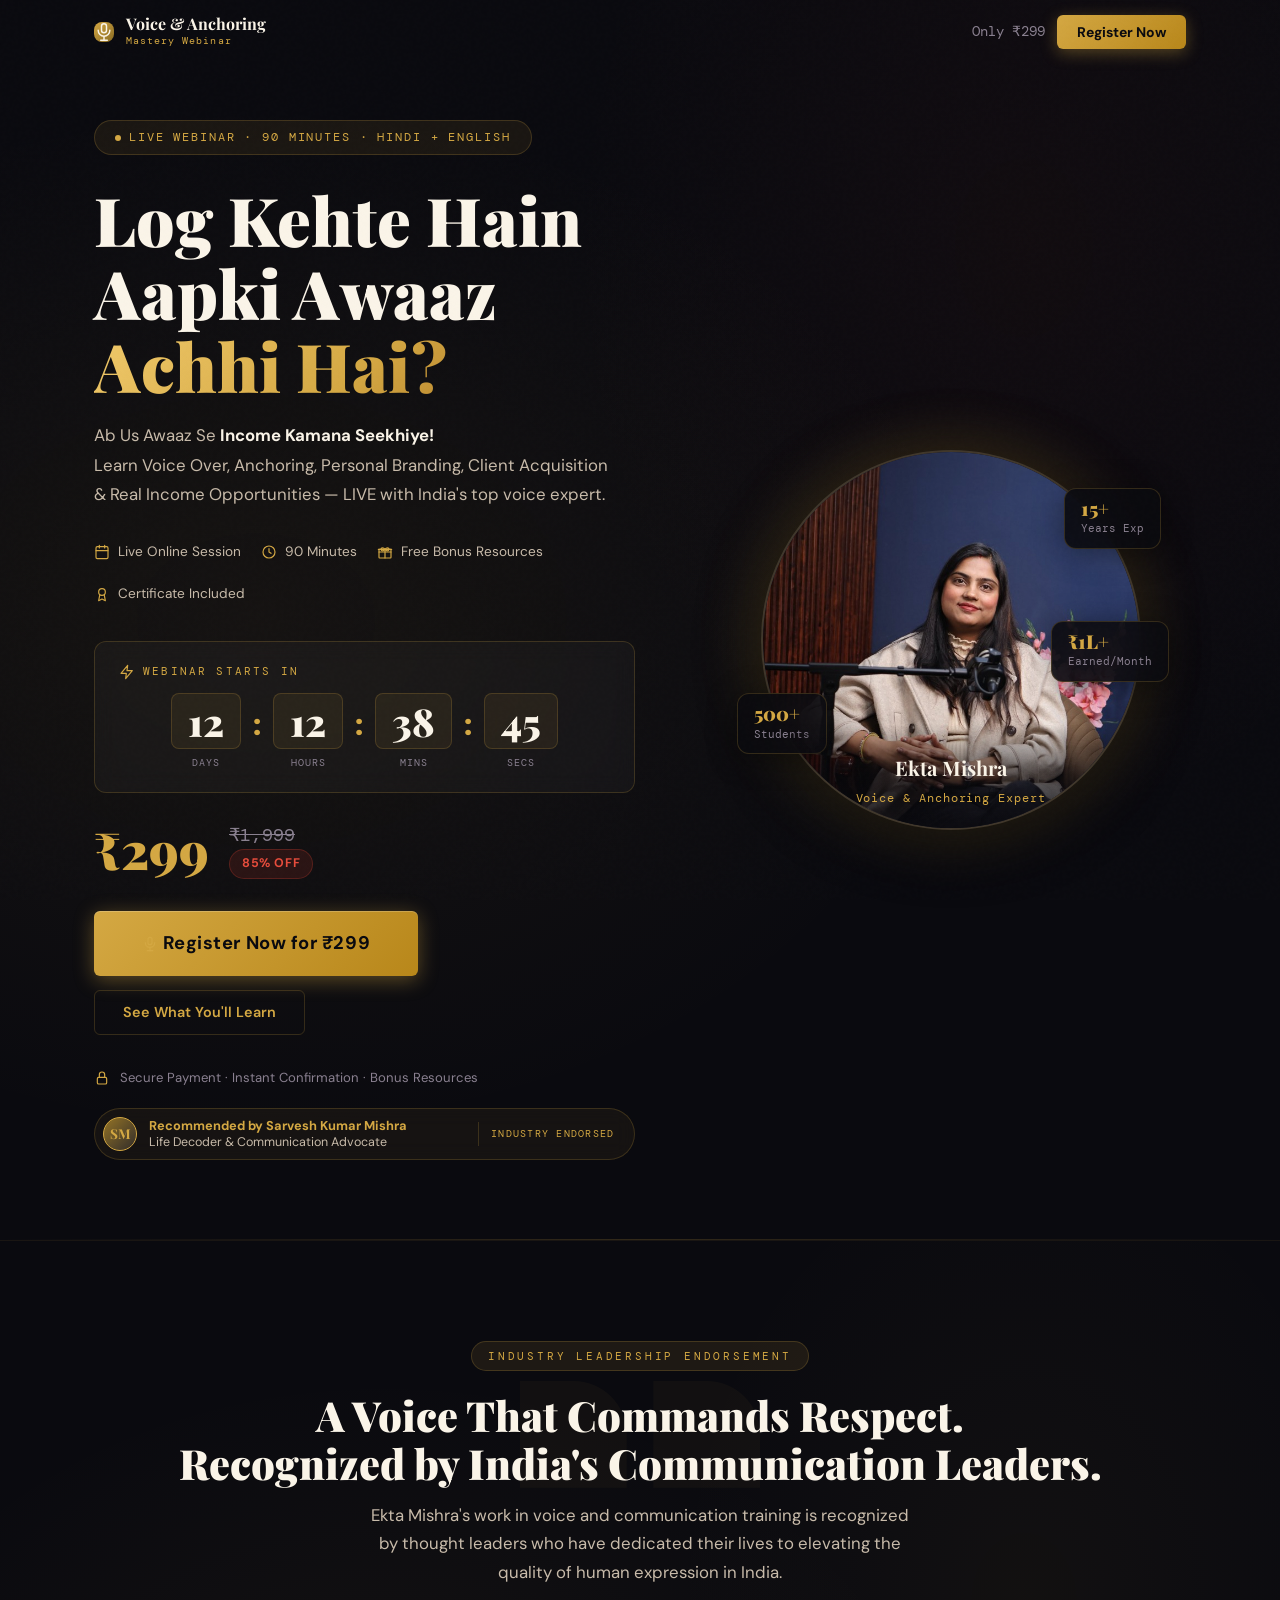
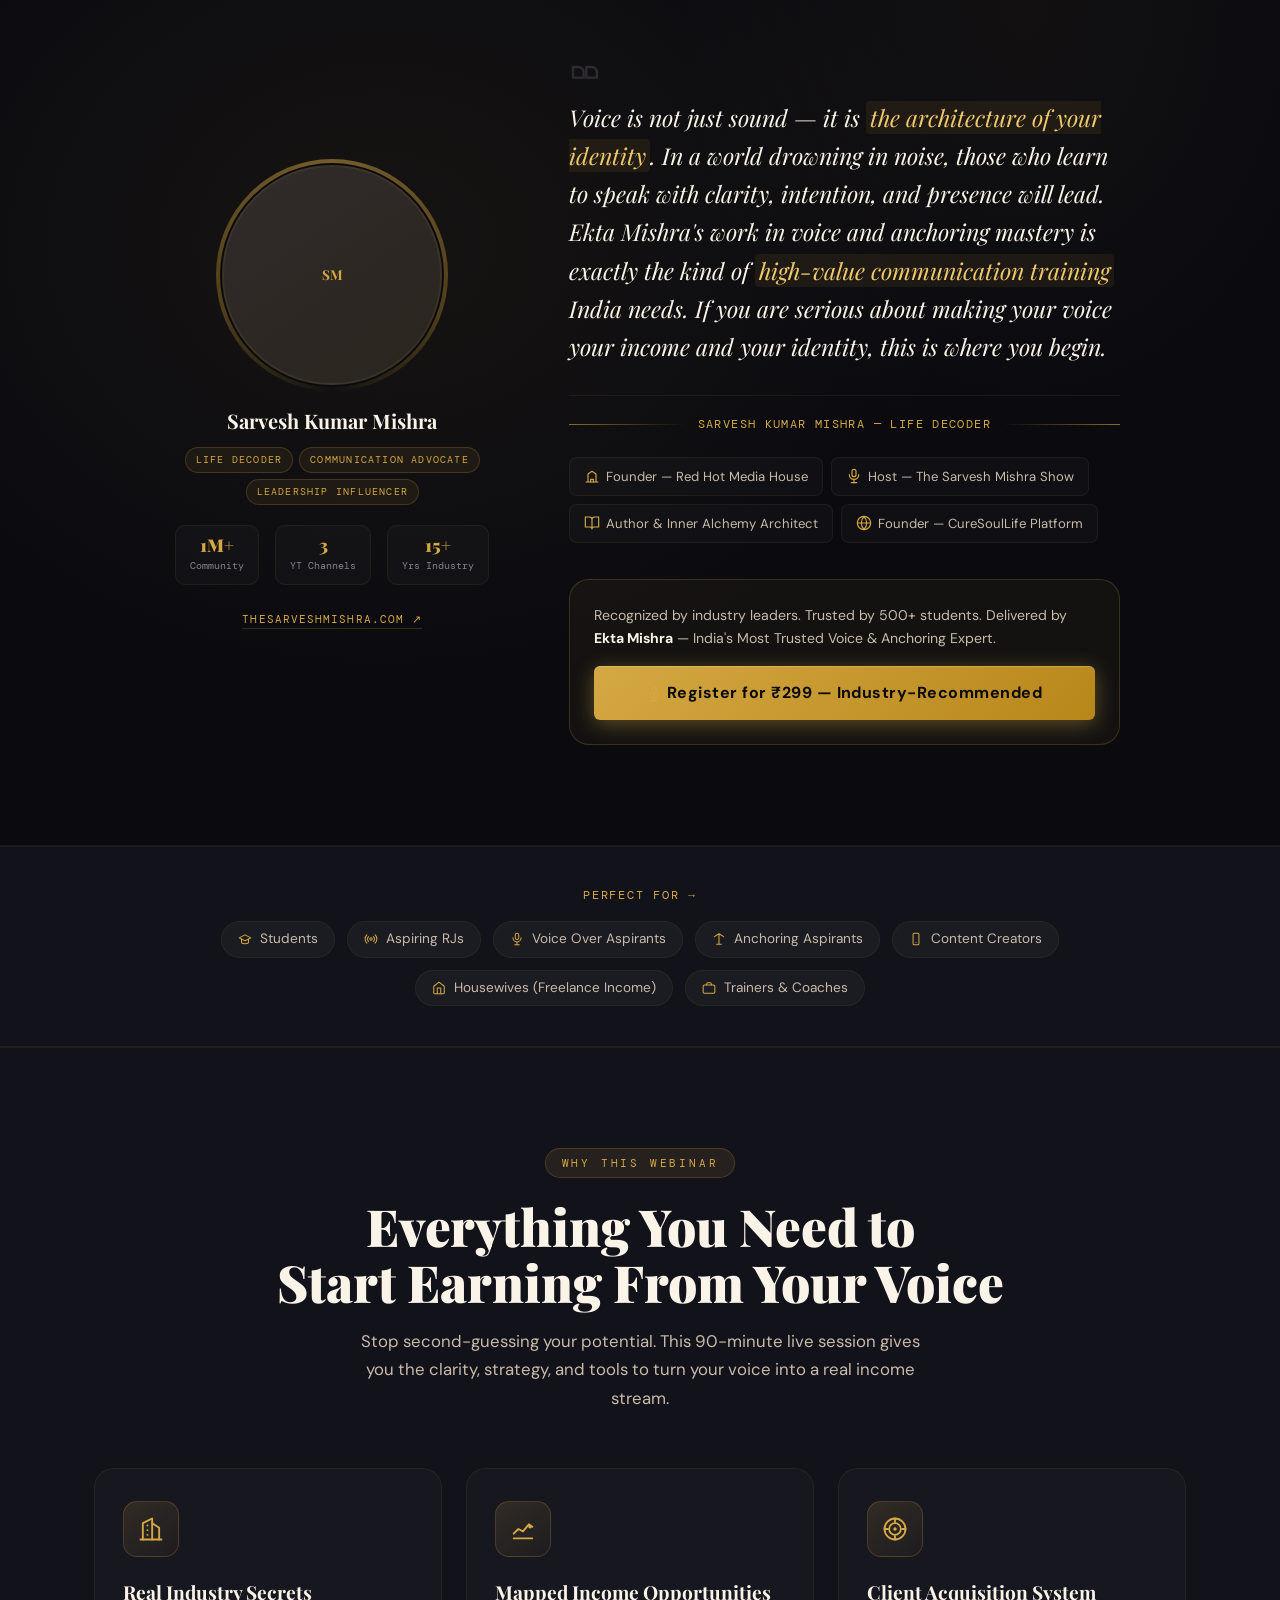
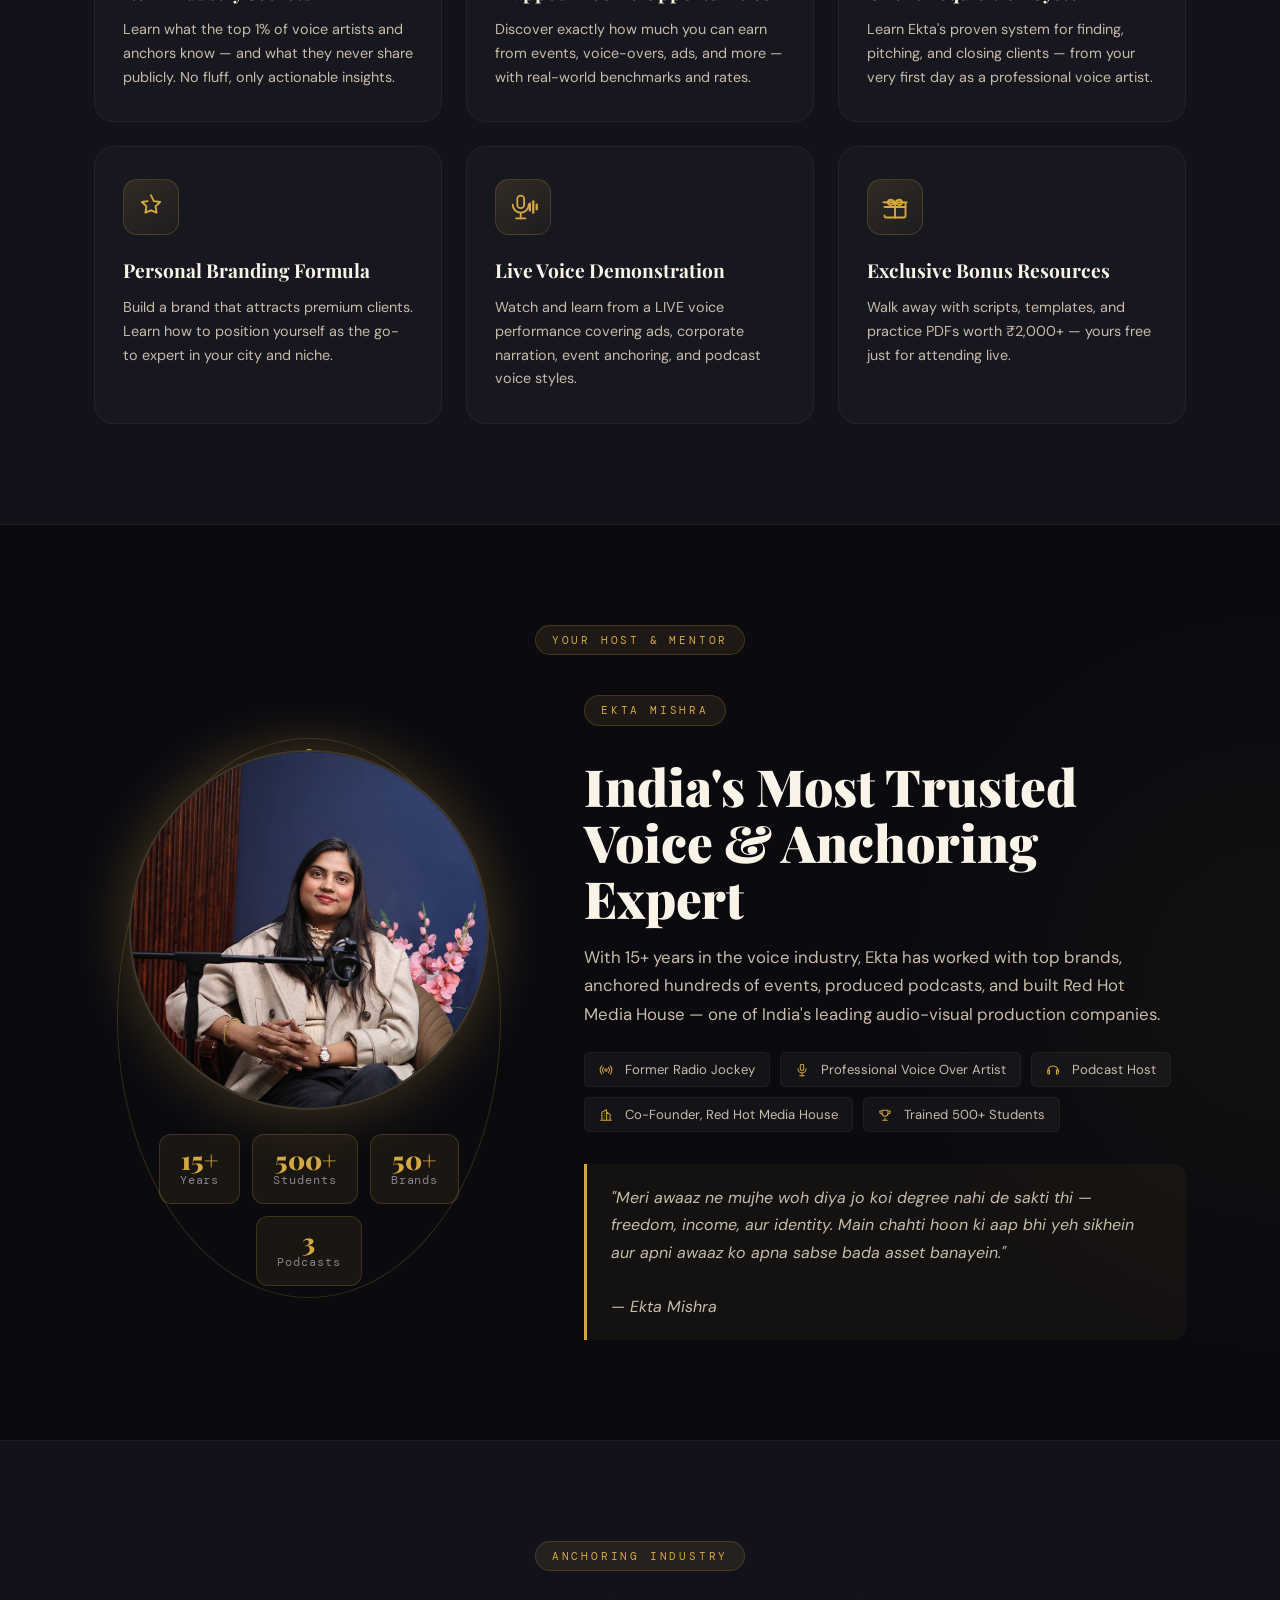
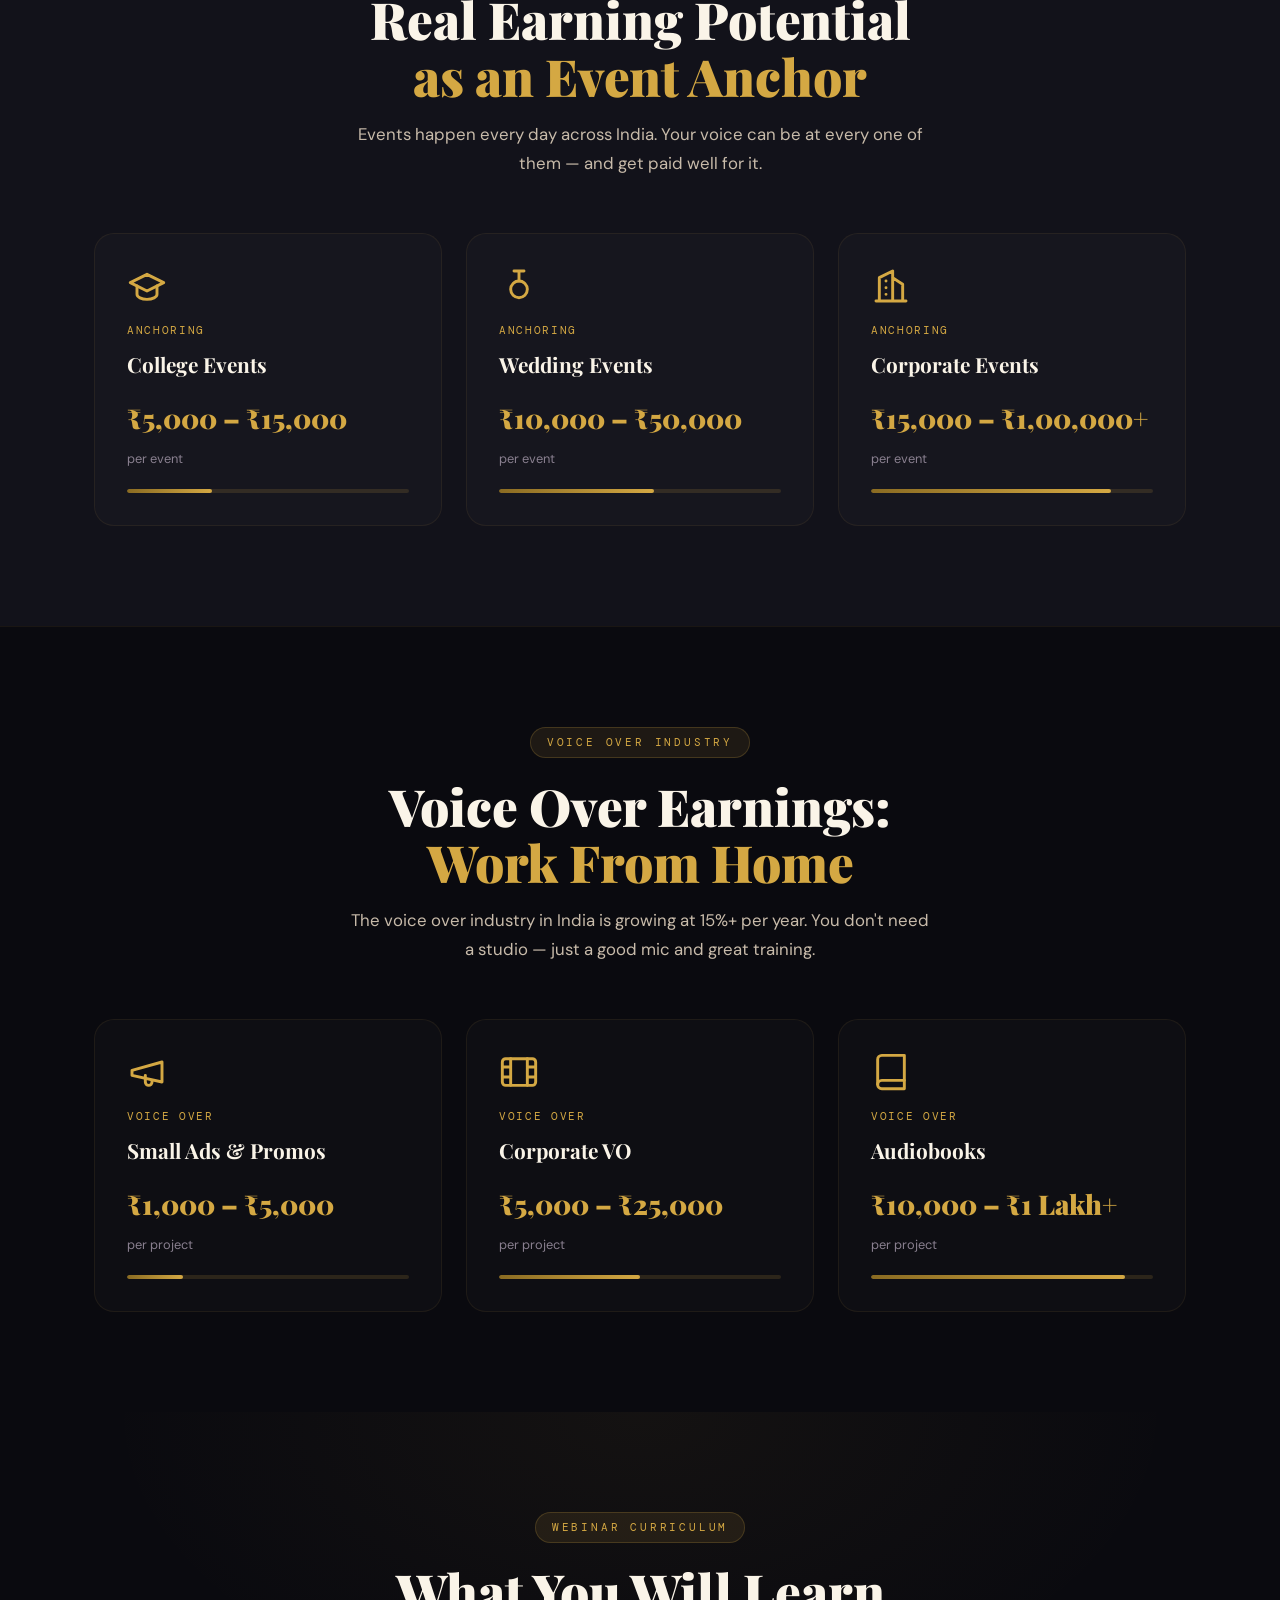
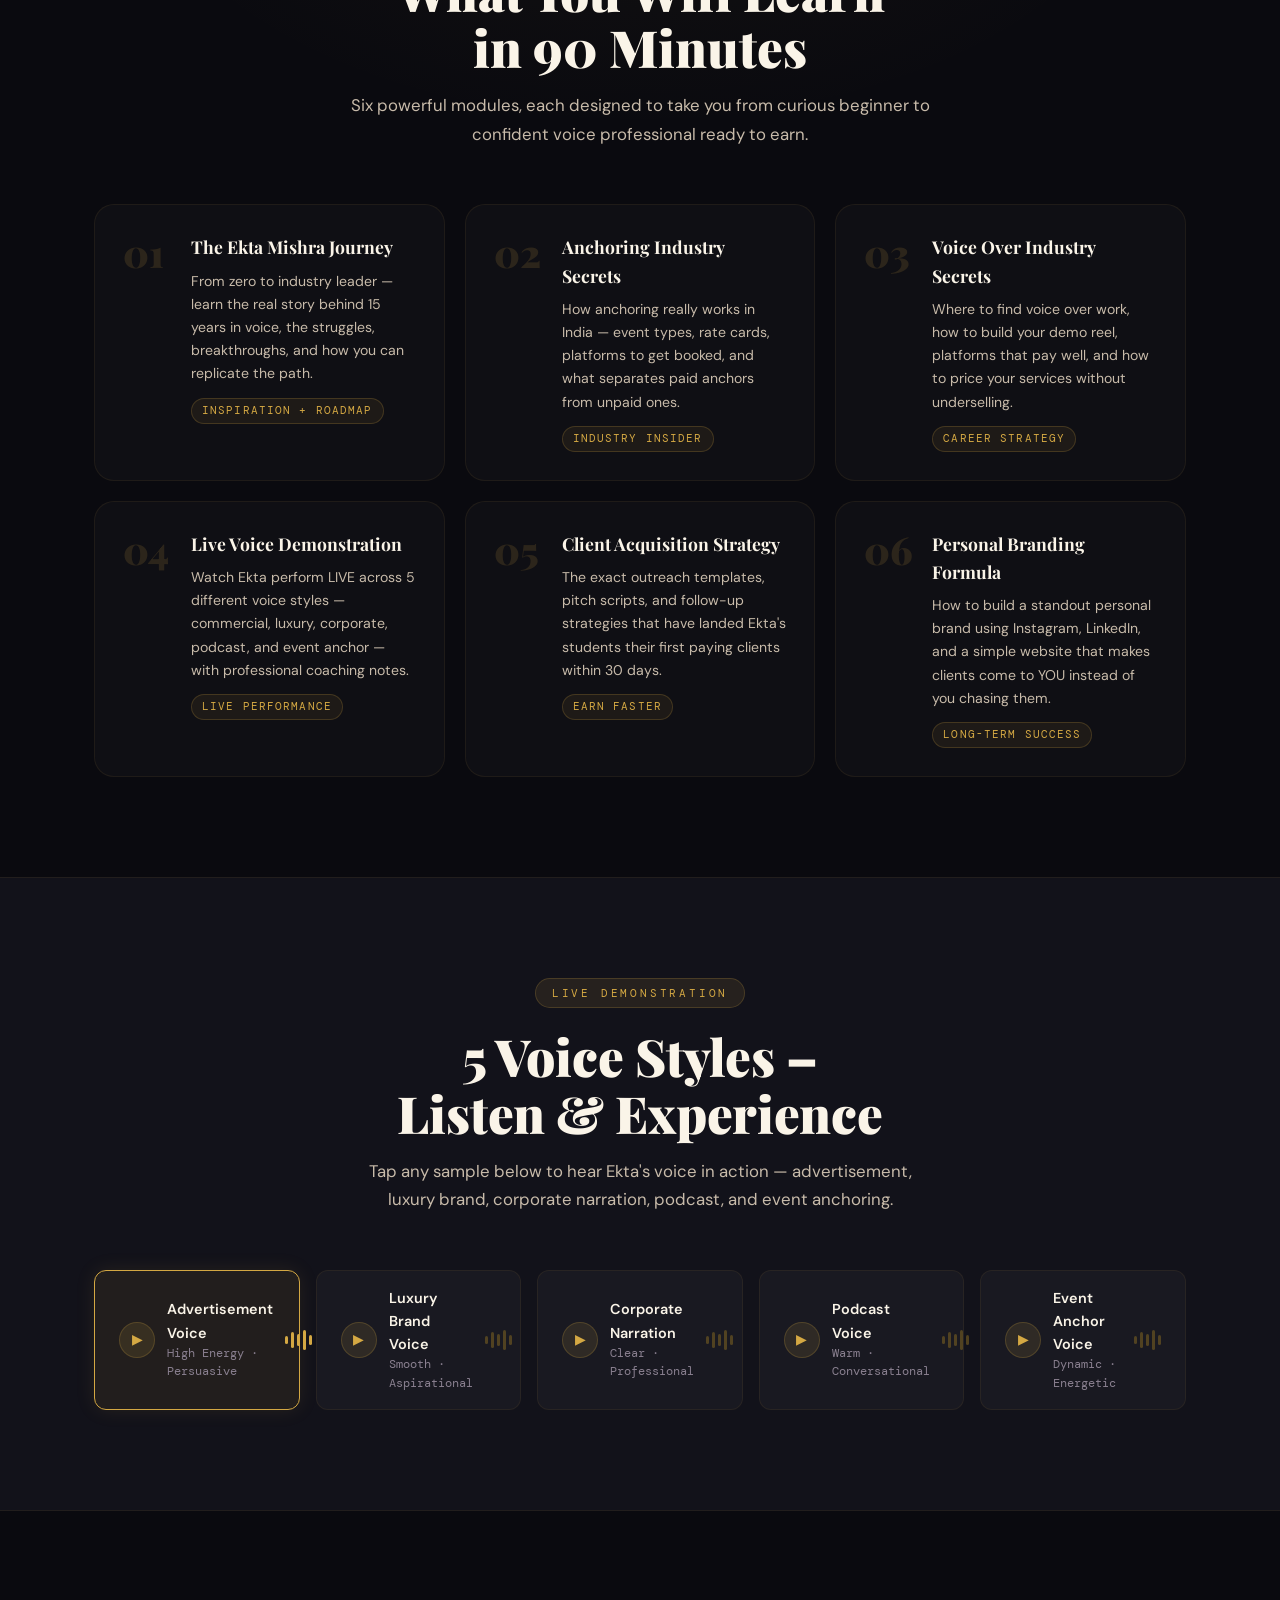
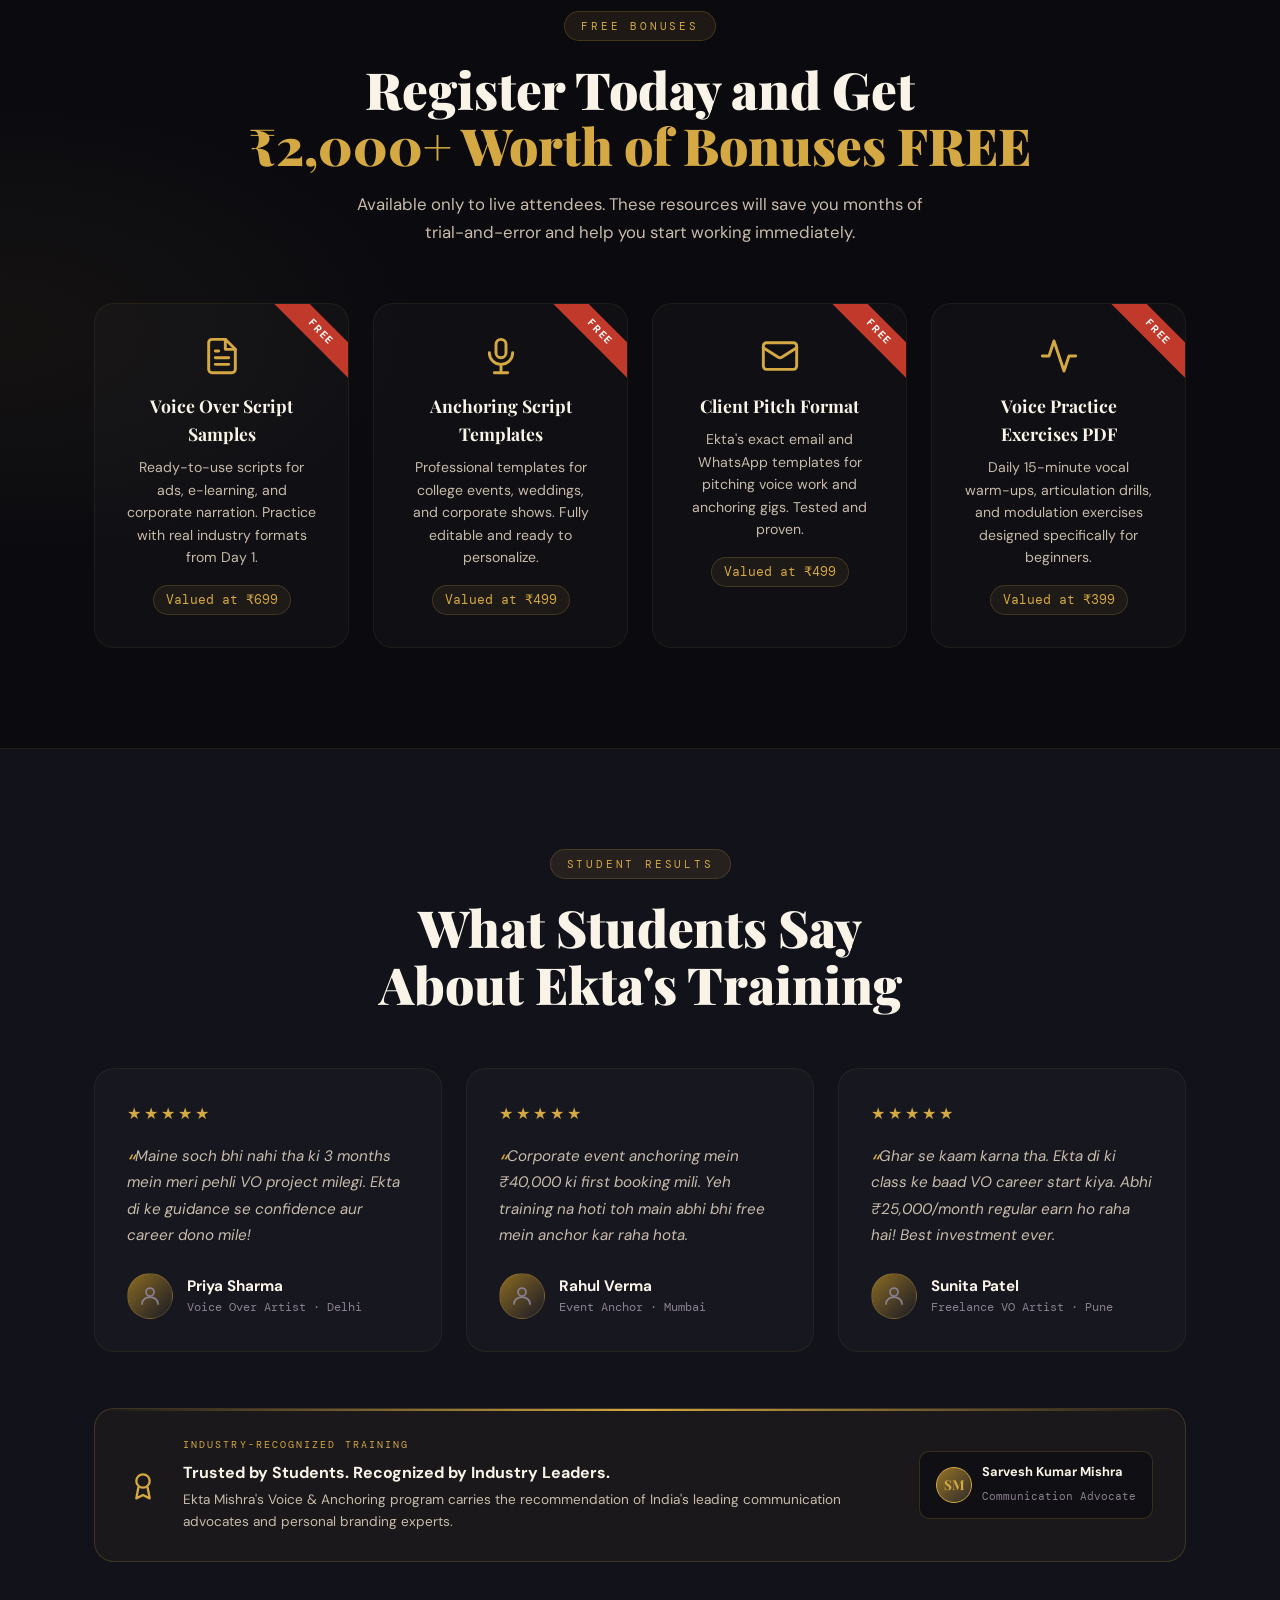
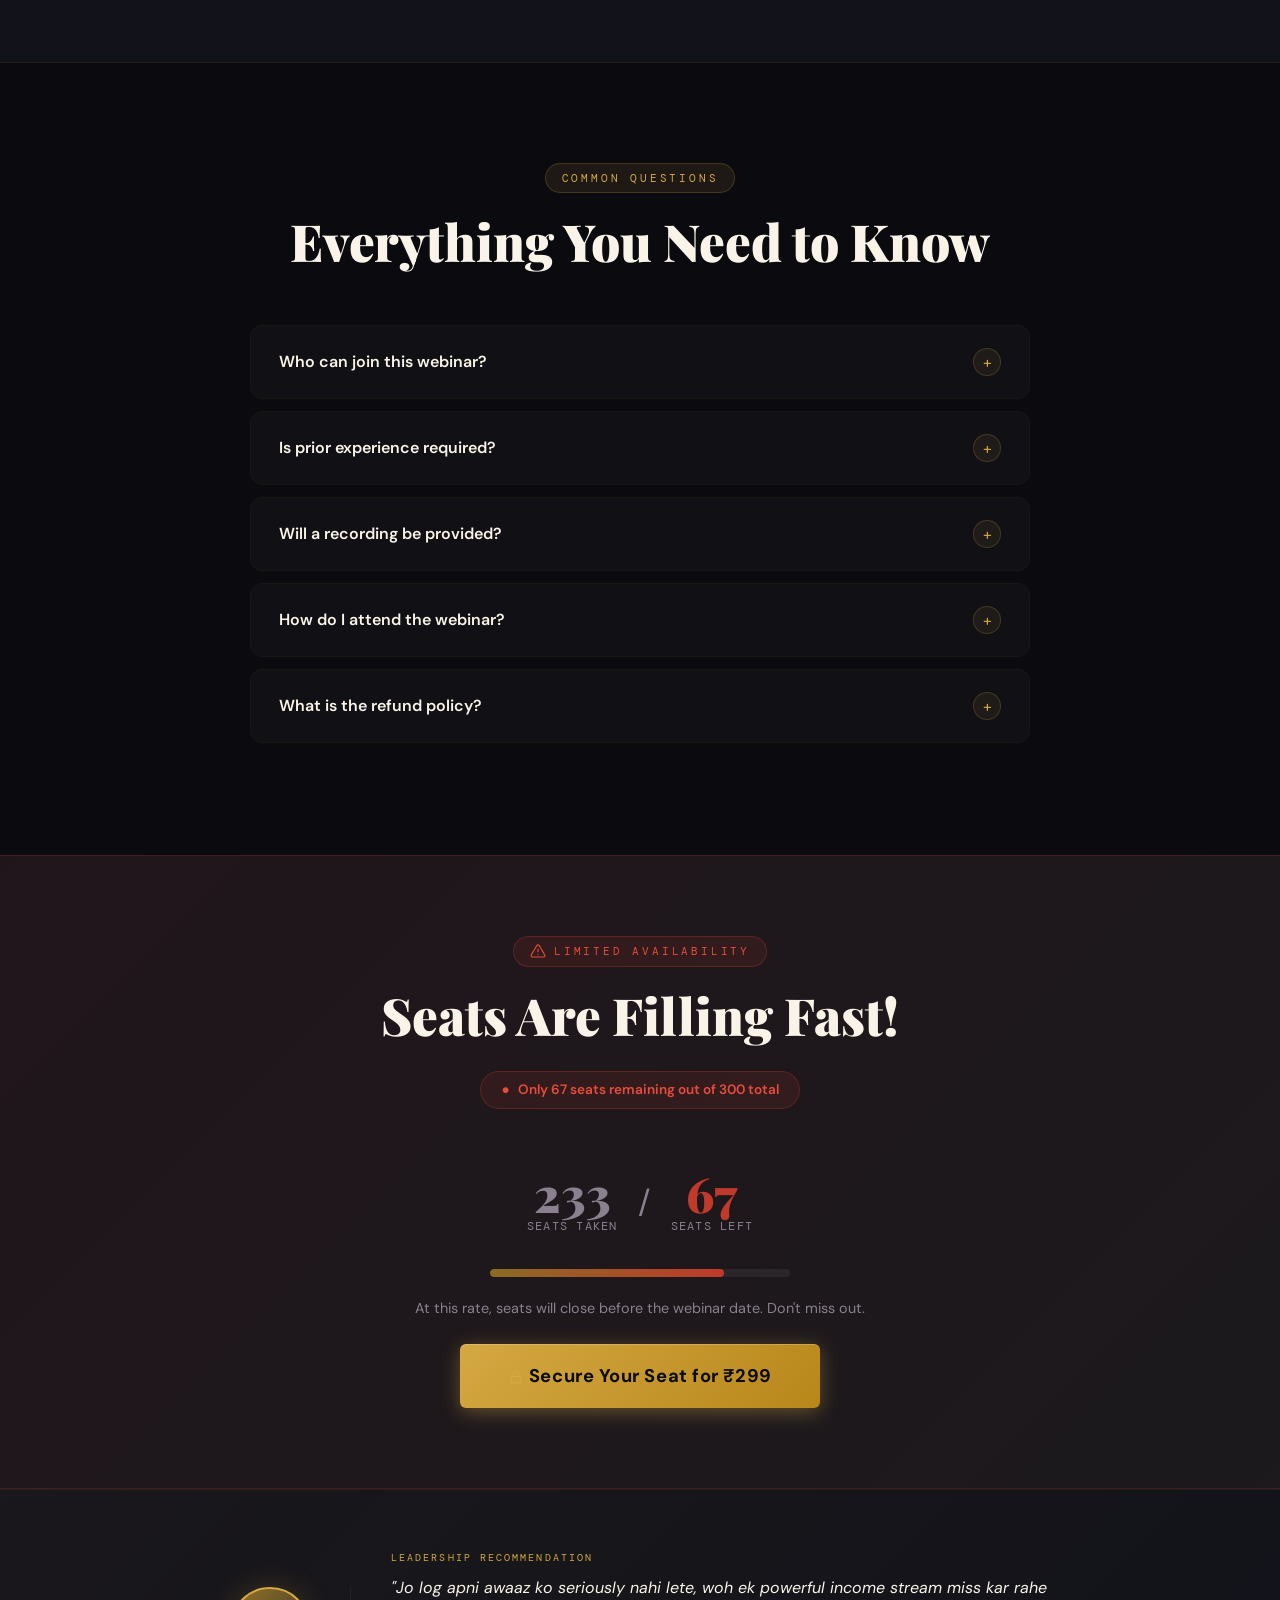
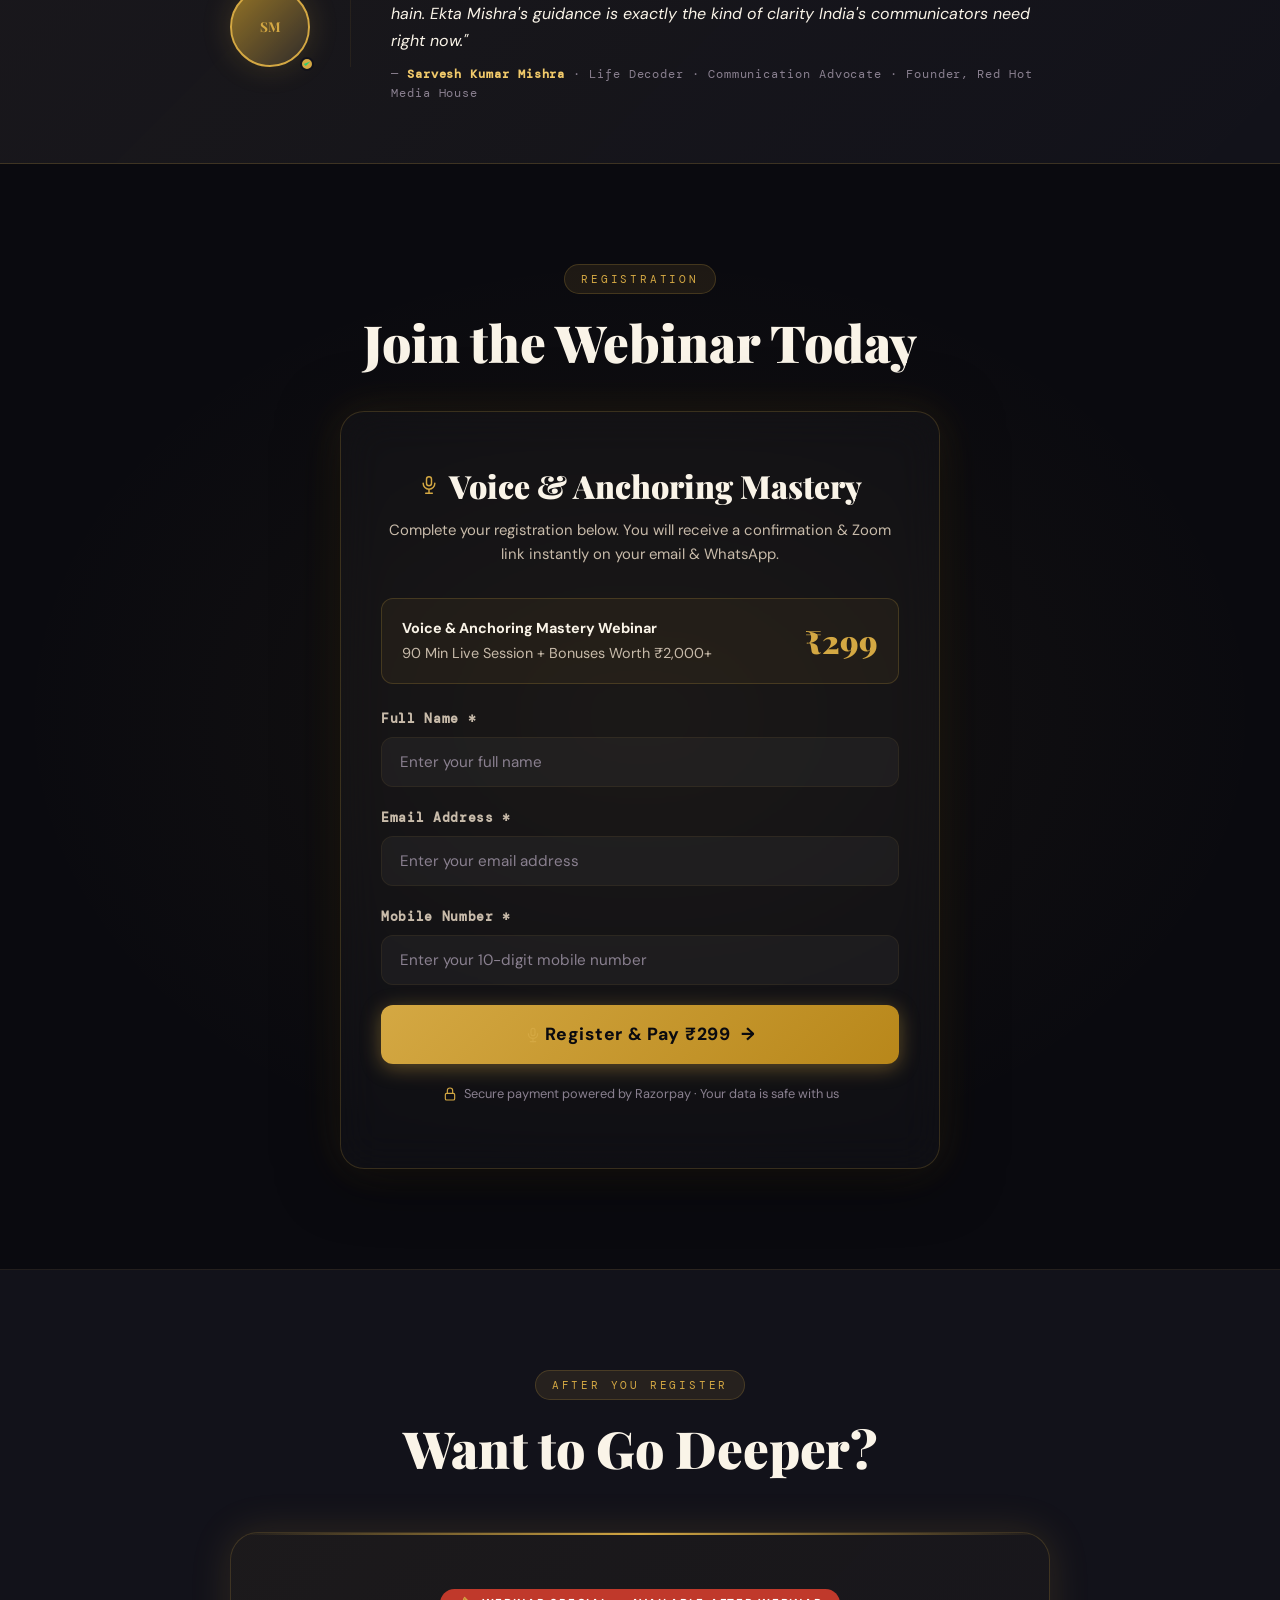
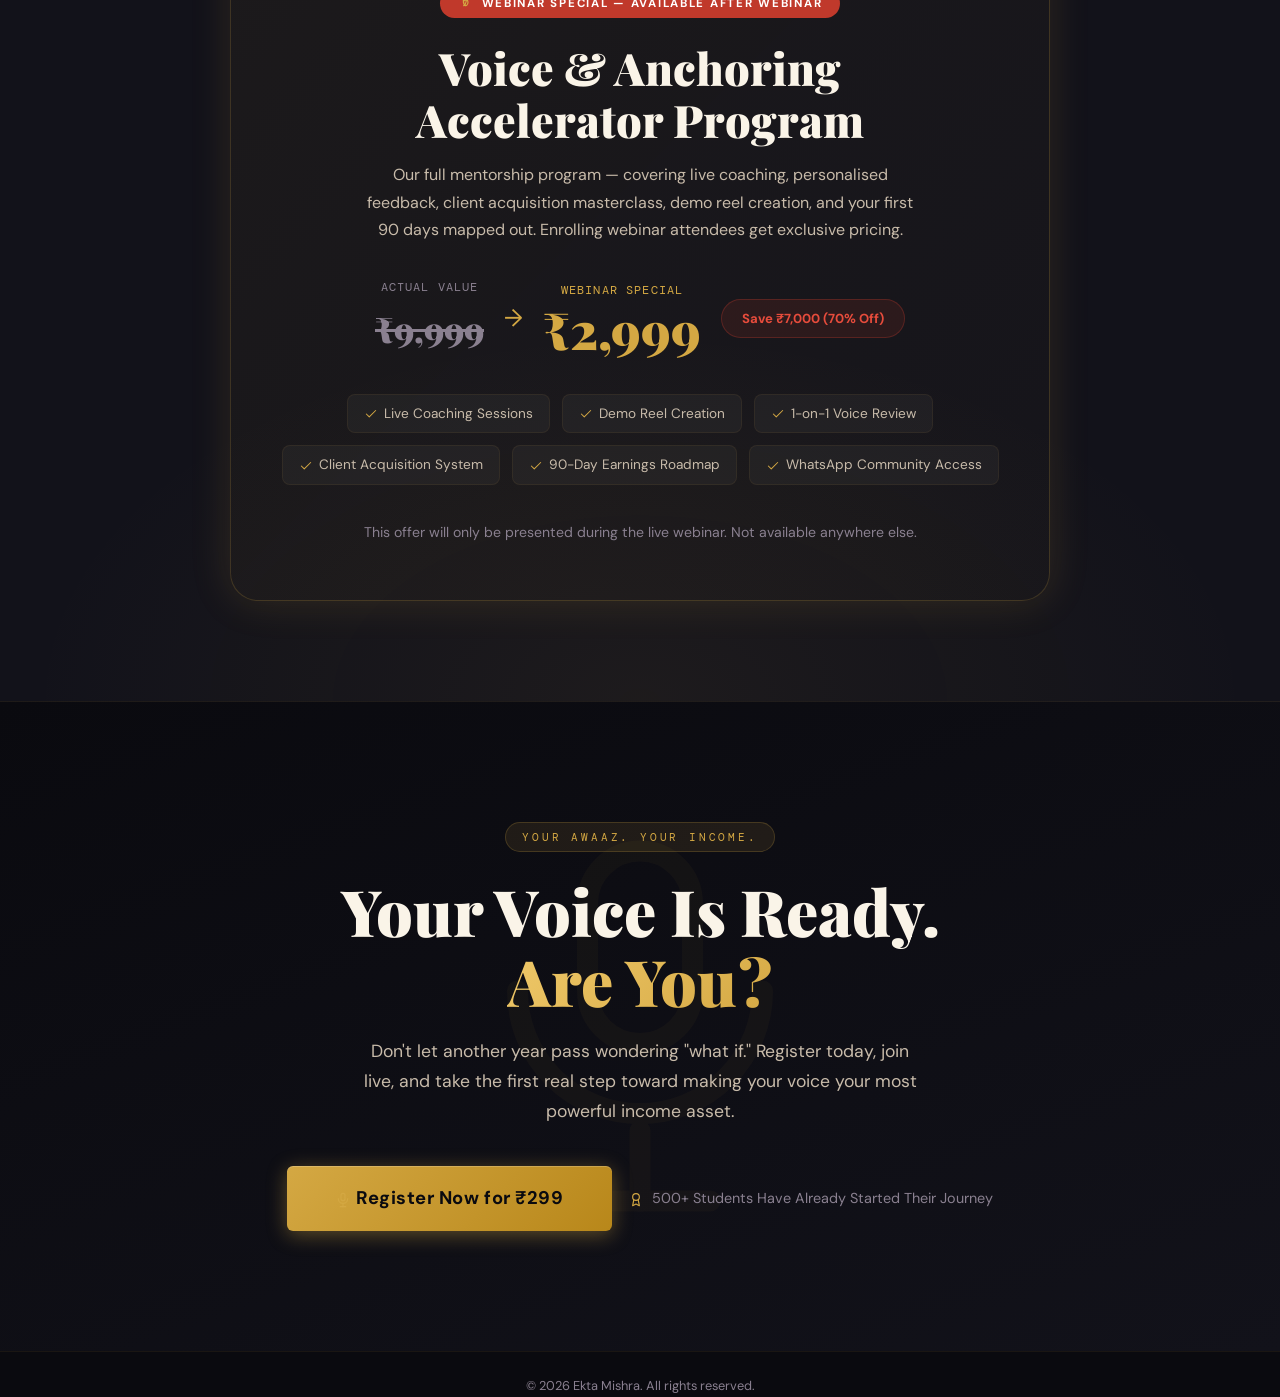
==== commit 67dbcd2e: "Svgs updaed" ====
--- a/voice-mastery-webinar/index.html
+++ b/voice-mastery-webinar/index.html
@@ -34,6 +34,7 @@
 <link rel="preconnect" href="https://fonts.gstatic.com" crossorigin>
 <link href="https://fonts.googleapis.com/css2?family=Playfair+Display:ital,wght@0,700;0,900;1,700&family=DM+Sans:wght@300;400;500;600;700&family=DM+Mono:wght@400;500&display=swap" rel="stylesheet">
 <link rel="stylesheet" href="/css/style.css">
+<link rel="stylesheet" href="/css/icons.css">
 </head>
 <body>
 
@@ -52,7 +53,7 @@
 <header id="site-header">
   <div class="header-inner">
     <div class="header-logo">
-      <div class="logo-icon">🎙️</div>
+      <div class="logo-icon ui-icon ui-icon--md ui-icon--cream" data-icon="icon-mic"></div>
       <div>
         <div class="logo-text">Voice & Anchoring</div>
         <div class="logo-sub">Mastery Webinar</div>
@@ -89,15 +90,15 @@
         </p>
 
         <div class="hero-meta reveal reveal-delay-2">
-          <div class="hero-chip"><span class="icon">📅</span> <span>Live Online Session</span></div>
-          <div class="hero-chip"><span class="icon">⏱️</span> <span>90 Minutes</span></div>
-          <div class="hero-chip"><span class="icon">🎁</span> <span>Free Bonus Resources</span></div>
-          <div class="hero-chip"><span class="icon">🏅</span> <span>Certificate Included</span></div>
+          <div class="hero-chip"><span class="icon ui-icon ui-icon--sm" data-icon="icon-calendar"></span> <span>Live Online Session</span></div>
+          <div class="hero-chip"><span class="icon ui-icon ui-icon--sm" data-icon="icon-clock"></span> <span>90 Minutes</span></div>
+          <div class="hero-chip"><span class="icon ui-icon ui-icon--sm" data-icon="icon-gift"></span> <span>Free Bonus Resources</span></div>
+          <div class="hero-chip"><span class="icon ui-icon ui-icon--sm" data-icon="icon-medal"></span> <span>Certificate Included</span></div>
         </div>
 
         <!-- Countdown -->
         <div class="countdown-box reveal reveal-delay-3">
-          <div class="countdown-label">⚡ Webinar Starts In</div>
+          <div class="countdown-label"><span class="ui-icon ui-icon--sm ui-icon--pulse" data-icon="icon-zap"></span> Webinar Starts In</div>
           <div class="countdown-digits">
             <div class="digit-block">
               <span class="digit-number" id="cd-days">00</span>
@@ -131,7 +132,7 @@
 
         <div class="hero-cta-wrap reveal reveal-delay-4">
           <a href="#register" class="btn-primary btn-lg">
-            <span>🎙️ Register Now for ₹299</span>
+            <span><span class="ui-icon ui-icon--sm" data-icon="icon-mic"></span> Register Now for ₹299</span>
           </a>
           <a href="#learn" class="btn-ghost">
             <span>See What You'll Learn</span>
@@ -139,7 +140,7 @@
         </div>
 
         <div class="hero-guarantee reveal reveal-delay-4">
-          <span class="icon">🔒</span>
+          <span class="icon ui-icon ui-icon--sm" data-icon="icon-lock"></span>
           <span>Secure Payment · Instant Confirmation · Bonus Resources</span>
         </div>
 
@@ -147,7 +148,7 @@
           <div class="htb-avatar">
             <img src="https://www.thesarveshmishra.com/images/sarvesh-mishra.jpg"
                  alt="Sarvesh Kumar Mishra"
-                 onerror="this.style.display='none';this.parentElement.innerHTML='🎤'">
+                 onerror="this.style.display='none';this.parentElement.innerHTML='<span class=\'avatar-fallback\'>SM</span>'">
           </div>
           <div class="htb-text">
             <strong>Recommended by Sarvesh Kumar Mishra</strong>
@@ -221,7 +222,7 @@
           <div class="endorsement-photo">
             <img src="https://www.thesarveshmishra.com/images/sarvesh-mishra.jpg"
                  alt="Sarvesh Kumar Mishra — Life Decoder & Communication Advocate"
-                 onerror="this.style.display='none';this.parentElement.innerHTML='🎤'">
+                 onerror="this.style.display='none';this.parentElement.innerHTML='<span class=\'avatar-fallback\'>SM</span>'">
           </div>
         </div>
 
@@ -254,7 +255,7 @@
       </div>
 
       <div class="endorsement-content">
-        <span class="endorsement-quote-mark">❝</span>
+        <span class="endorsement-quote-mark ui-icon ui-icon--xl ui-icon--muted" data-icon="icon-quote"></span>
 
         <p class="endorsement-quote">
           Voice is not just sound — it is <span class="endorsement-quote-hi">the architecture of your identity</span>.
@@ -273,19 +274,19 @@
 
         <div class="endorsement-context-chips">
           <div class="endorsement-chip">
-            <span class="chip-icon">🏛️</span>
+            <span class="chip-icon ui-icon ui-icon--sm" data-icon="icon-landmark"></span>
             <span>Founder — Red Hot Media House</span>
           </div>
           <div class="endorsement-chip">
-            <span class="chip-icon">🎙️</span>
+            <span class="chip-icon ui-icon ui-icon--sm" data-icon="icon-mic"></span>
             <span>Host — The Sarvesh Mishra Show</span>
           </div>
           <div class="endorsement-chip">
-            <span class="chip-icon">📖</span>
+            <span class="chip-icon ui-icon ui-icon--sm" data-icon="icon-book-open"></span>
             <span>Author &amp; Inner Alchemy Architect</span>
           </div>
           <div class="endorsement-chip">
-            <span class="chip-icon">🌐</span>
+            <span class="chip-icon ui-icon ui-icon--sm" data-icon="icon-globe"></span>
             <span>Founder — CureSoulLife Platform</span>
           </div>
         </div>
@@ -295,7 +296,7 @@
             Recognized by industry leaders. Trusted by 500+ students. Delivered by <strong>Ekta Mishra</strong> — India's Most Trusted Voice &amp; Anchoring Expert.
           </p>
           <a href="#register" class="btn-primary">
-            <span>🎙️ Register for ₹299 — Industry-Recommended</span>
+            <span><span class="ui-icon ui-icon--sm" data-icon="icon-mic"></span> Register for ₹299 — Industry-Recommended</span>
           </a>
         </div>
       </div>
@@ -309,13 +310,13 @@
   <div class="container">
     <div class="audience-strip-inner">
       <span class="audience-label">Perfect For →</span>
-      <span class="audience-chip">🎓 Students</span>
-      <span class="audience-chip">📻 Aspiring RJs</span>
-      <span class="audience-chip">🎤 Voice Over Aspirants</span>
-      <span class="audience-chip">🎭 Anchoring Aspirants</span>
-      <span class="audience-chip">📱 Content Creators</span>
-      <span class="audience-chip">🏠 Housewives (Freelance Income)</span>
-      <span class="audience-chip">🧑‍💼 Trainers & Coaches</span>
+      <span class="audience-chip"><span class="ui-icon ui-icon--xs" data-icon="icon-graduation"></span> Students</span>
+      <span class="audience-chip"><span class="ui-icon ui-icon--xs" data-icon="icon-radio"></span> Aspiring RJs</span>
+      <span class="audience-chip"><span class="ui-icon ui-icon--xs" data-icon="icon-mic"></span> Voice Over Aspirants</span>
+      <span class="audience-chip"><span class="ui-icon ui-icon--xs" data-icon="icon-stage"></span> Anchoring Aspirants</span>
+      <span class="audience-chip"><span class="ui-icon ui-icon--xs" data-icon="icon-smartphone"></span> Content Creators</span>
+      <span class="audience-chip"><span class="ui-icon ui-icon--xs" data-icon="icon-home"></span> Housewives (Freelance Income)</span>
+      <span class="audience-chip"><span class="ui-icon ui-icon--xs" data-icon="icon-briefcase"></span> Trainers & Coaches</span>
     </div>
   </div>
 </div>
@@ -331,32 +332,76 @@
 
     <div class="benefits-grid">
       <div class="benefit-card reveal reveal-delay-1">
-        <div class="benefit-icon">🏭</div>
+        <div class="benefit-icon benefit-icon--secrets" aria-hidden="true">
+          <svg class="benefit-svg" viewBox="0 0 24 24" fill="none" stroke="currentColor" stroke-width="1.6" stroke-linecap="round" stroke-linejoin="round">
+            <path class="icon-draw" d="M3 21h18"/>
+            <path class="icon-draw" d="M5 21V7l8-4v18"/>
+            <path class="icon-draw" d="M19 21V11l-6-4"/>
+            <path class="icon-pulse" d="M9 9h.01M9 13h.01M9 17h.01"/>
+          </svg>
+        </div>
         <div class="benefit-title">Real Industry Secrets</div>
         <p class="benefit-desc">Learn what the top 1% of voice artists and anchors know — and what they never share publicly. No fluff, only actionable insights.</p>
       </div>
       <div class="benefit-card reveal reveal-delay-2">
-        <div class="benefit-icon">💰</div>
+        <div class="benefit-icon benefit-icon--income" aria-hidden="true">
+          <svg class="benefit-svg" viewBox="0 0 24 24" fill="none" stroke="currentColor" stroke-width="1.6" stroke-linecap="round" stroke-linejoin="round">
+            <path class="icon-draw" d="M4 20h16"/>
+            <path class="icon-rise" d="M4 16l4-4 4 2 5-6 3 2"/>
+            <circle class="icon-pulse" cx="18" cy="10" r="1.5" fill="currentColor" stroke="none"/>
+          </svg>
+        </div>
         <div class="benefit-title">Mapped Income Opportunities</div>
         <p class="benefit-desc">Discover exactly how much you can earn from events, voice-overs, ads, and more — with real-world benchmarks and rates.</p>
       </div>
       <div class="benefit-card reveal reveal-delay-3">
-        <div class="benefit-icon">🎯</div>
+        <div class="benefit-icon benefit-icon--target" aria-hidden="true">
+          <svg class="benefit-svg" viewBox="0 0 24 24" fill="none" stroke="currentColor" stroke-width="1.6" stroke-linecap="round" stroke-linejoin="round">
+            <circle class="target-ring target-ring-1" cx="12" cy="12" r="9"/>
+            <circle class="target-ring target-ring-2" cx="12" cy="12" r="5"/>
+            <circle class="target-dot" cx="12" cy="12" r="1.5" fill="currentColor" stroke="none"/>
+            <path class="icon-draw" d="M12 3v3M12 18v3M3 12h3M18 12h3"/>
+          </svg>
+        </div>
         <div class="benefit-title">Client Acquisition System</div>
         <p class="benefit-desc">Learn Ekta's proven system for finding, pitching, and closing clients — from your very first day as a professional voice artist.</p>
       </div>
       <div class="benefit-card reveal reveal-delay-1">
-        <div class="benefit-icon">🏷️</div>
+        <div class="benefit-icon benefit-icon--brand" aria-hidden="true">
+          <svg class="benefit-svg" viewBox="0 0 24 24" fill="none" stroke="currentColor" stroke-width="1.6" stroke-linecap="round" stroke-linejoin="round">
+            <path class="icon-draw" d="M12 2l2.4 4.9 5.4.8-3.9 3.8.9 5.3L12 14.8 7.2 16.8l.9-5.3L4.2 7.7l5.4-.8L12 2z"/>
+            <circle class="icon-orbit" cx="12" cy="12" r="10"/>
+          </svg>
+        </div>
         <div class="benefit-title">Personal Branding Formula</div>
         <p class="benefit-desc">Build a brand that attracts premium clients. Learn how to position yourself as the go-to expert in your city and niche.</p>
       </div>
       <div class="benefit-card reveal reveal-delay-2">
-        <div class="benefit-icon">🎙️</div>
+        <div class="benefit-icon benefit-icon--mic" aria-hidden="true">
+          <svg class="benefit-svg" viewBox="0 0 28 24" fill="none" stroke="currentColor" stroke-width="1.6" stroke-linecap="round" stroke-linejoin="round">
+            <rect class="icon-draw" x="9" y="2" width="6" height="11" rx="3"/>
+            <path class="icon-draw" d="M5 10a7 7 0 0 0 14 0"/>
+            <path class="icon-draw" d="M12 18v4"/>
+            <path class="icon-draw" d="M8 22h8"/>
+            <line class="wave-bar wave-bar-1" x1="20" y1="9" x2="20" y2="15"/>
+            <line class="wave-bar wave-bar-2" x1="23" y1="7" x2="23" y2="17"/>
+            <line class="wave-bar wave-bar-3" x1="26" y1="10" x2="26" y2="14"/>
+          </svg>
+        </div>
         <div class="benefit-title">Live Voice Demonstration</div>
         <p class="benefit-desc">Watch and learn from a LIVE voice performance covering ads, corporate narration, event anchoring, and podcast voice styles.</p>
       </div>
       <div class="benefit-card reveal reveal-delay-3">
-        <div class="benefit-icon">🎁</div>
+        <div class="benefit-icon benefit-icon--gift" aria-hidden="true">
+          <svg class="benefit-svg" viewBox="0 0 24 24" fill="none" stroke="currentColor" stroke-width="1.6" stroke-linecap="round" stroke-linejoin="round">
+            <rect class="icon-draw" x="3" y="8" width="18" height="13" rx="1"/>
+            <path class="icon-draw" d="M12 8v13"/>
+            <path class="icon-draw" d="M3 12h18"/>
+            <path class="gift-bow gift-bow-left" d="M12 8c-2-3-6-3-6 0s4 3 6 0"/>
+            <path class="gift-bow gift-bow-right" d="M12 8c2-3 6-3 6 0s-4 3-6 0"/>
+            <path class="gift-lid icon-bounce" d="M2 8h20"/>
+          </svg>
+        </div>
         <div class="benefit-title">Exclusive Bonus Resources</div>
         <p class="benefit-desc">Walk away with scripts, templates, and practice PDFs worth ₹2,000+ — yours free just for attending live.</p>
       </div>
@@ -397,11 +442,11 @@
         <h2 class="section-title" style="margin-top:12px">India's Most Trusted<br>Voice & Anchoring Expert</h2>
         <p class="section-sub">With 15+ years in the voice industry, Ekta has worked with top brands, anchored hundreds of events, produced podcasts, and built Red Hot Media House — one of India's leading audio-visual production companies.</p>
         <div class="mentor-creds">
-          <div class="cred-tag"><span>📻</span>Former Radio Jockey</div>
-          <div class="cred-tag"><span>🎙️</span>Professional Voice Over Artist</div>
-          <div class="cred-tag"><span>🎧</span>Podcast Host</div>
-          <div class="cred-tag"><span>🏢</span>Co-Founder, Red Hot Media House</div>
-          <div class="cred-tag"><span>🏆</span>Trained 500+ Students</div>
+          <div class="cred-tag"><span class="ui-icon ui-icon--xs" data-icon="icon-radio"></span>Former Radio Jockey</div>
+          <div class="cred-tag"><span class="ui-icon ui-icon--xs" data-icon="icon-mic"></span>Professional Voice Over Artist</div>
+          <div class="cred-tag"><span class="ui-icon ui-icon--xs" data-icon="icon-headphones"></span>Podcast Host</div>
+          <div class="cred-tag"><span class="ui-icon ui-icon--xs" data-icon="icon-building"></span>Co-Founder, Red Hot Media House</div>
+          <div class="cred-tag"><span class="ui-icon ui-icon--xs" data-icon="icon-trophy"></span>Trained 500+ Students</div>
         </div>
         <div class="mentor-quote">
           "Meri awaaz ne mujhe woh diya jo koi degree nahi de sakti thi — freedom, income, aur identity. Main chahti hoon ki aap bhi yeh sikhein aur apni awaaz ko apna sabse bada asset banayein."
@@ -422,7 +467,7 @@
     </div>
     <div class="income-cards">
       <div class="income-card reveal reveal-delay-1">
-        <div class="income-card-icon">🎓</div>
+        <div class="card-icon"><span class="ui-icon ui-icon--2xl ui-icon--animated" data-icon="icon-graduation"></span></div>
         <div class="income-card-type">Anchoring</div>
         <div class="income-card-title">College Events</div>
         <div class="income-range">₹5,000 – ₹15,000</div>
@@ -430,7 +475,7 @@
         <div class="income-bar"><div class="income-bar-fill" style="width:30%"></div></div>
       </div>
       <div class="income-card reveal reveal-delay-2">
-        <div class="income-card-icon">💍</div>
+        <div class="card-icon"><span class="ui-icon ui-icon--2xl ui-icon--animated" data-icon="icon-ring"></span></div>
         <div class="income-card-type">Anchoring</div>
         <div class="income-card-title">Wedding Events</div>
         <div class="income-range">₹10,000 – ₹50,000</div>
@@ -438,7 +483,7 @@
         <div class="income-bar"><div class="income-bar-fill" style="width:55%"></div></div>
       </div>
       <div class="income-card reveal reveal-delay-3">
-        <div class="income-card-icon">🏢</div>
+        <div class="card-icon"><span class="ui-icon ui-icon--2xl ui-icon--animated" data-icon="icon-building"></span></div>
         <div class="income-card-type">Anchoring</div>
         <div class="income-card-title">Corporate Events</div>
         <div class="income-range">₹15,000 – ₹1,00,000+</div>
@@ -459,7 +504,7 @@
     </div>
     <div class="income-cards">
       <div class="income-card reveal reveal-delay-1">
-        <div class="income-card-icon">📢</div>
+        <div class="card-icon"><span class="ui-icon ui-icon--2xl ui-icon--animated" data-icon="icon-megaphone"></span></div>
         <div class="income-card-type">Voice Over</div>
         <div class="income-card-title">Small Ads & Promos</div>
         <div class="income-range">₹1,000 – ₹5,000</div>
@@ -467,7 +512,7 @@
         <div class="income-bar"><div class="income-bar-fill" style="width:20%"></div></div>
       </div>
       <div class="income-card reveal reveal-delay-2">
-        <div class="income-card-icon">🎬</div>
+        <div class="card-icon"><span class="ui-icon ui-icon--2xl ui-icon--animated" data-icon="icon-film"></span></div>
         <div class="income-card-type">Voice Over</div>
         <div class="income-card-title">Corporate VO</div>
         <div class="income-range">₹5,000 – ₹25,000</div>
@@ -475,7 +520,7 @@
         <div class="income-bar"><div class="income-bar-fill" style="width:50%"></div></div>
       </div>
       <div class="income-card reveal reveal-delay-3">
-        <div class="income-card-icon">📚</div>
+        <div class="card-icon"><span class="ui-icon ui-icon--2xl ui-icon--animated" data-icon="icon-book"></span></div>
         <div class="income-card-type">Voice Over</div>
         <div class="income-card-title">Audiobooks</div>
         <div class="income-range">₹10,000 – ₹1 Lakh+</div>
@@ -621,25 +666,25 @@
     </div>
     <div class="bonus-grid">
       <div class="bonus-card reveal reveal-delay-1">
-        <div class="bonus-icon">📝</div>
+        <div class="card-icon"><span class="ui-icon ui-icon--2xl ui-icon--animated" data-icon="icon-file-text"></span></div>
         <div class="bonus-title">Voice Over Script Samples</div>
         <p class="bonus-desc">Ready-to-use scripts for ads, e-learning, and corporate narration. Practice with real industry formats from Day 1.</p>
         <div class="bonus-value">Valued at ₹699</div>
       </div>
       <div class="bonus-card reveal reveal-delay-2">
-        <div class="bonus-icon">🎤</div>
+        <div class="card-icon"><span class="ui-icon ui-icon--2xl ui-icon--animated" data-icon="icon-mic"></span></div>
         <div class="bonus-title">Anchoring Script Templates</div>
         <p class="bonus-desc">Professional templates for college events, weddings, and corporate shows. Fully editable and ready to personalize.</p>
         <div class="bonus-value">Valued at ₹499</div>
       </div>
       <div class="bonus-card reveal reveal-delay-3">
-        <div class="bonus-icon">📨</div>
+        <div class="card-icon"><span class="ui-icon ui-icon--2xl ui-icon--animated" data-icon="icon-mail"></span></div>
         <div class="bonus-title">Client Pitch Format</div>
         <p class="bonus-desc">Ekta's exact email and WhatsApp templates for pitching voice work and anchoring gigs. Tested and proven.</p>
         <div class="bonus-value">Valued at ₹499</div>
       </div>
       <div class="bonus-card reveal reveal-delay-4">
-        <div class="bonus-icon">🏋️</div>
+        <div class="card-icon"><span class="ui-icon ui-icon--2xl ui-icon--animated" data-icon="icon-activity"></span></div>
         <div class="bonus-title">Voice Practice Exercises PDF</div>
         <p class="bonus-desc">Daily 15-minute vocal warm-ups, articulation drills, and modulation exercises designed specifically for beginners.</p>
         <div class="bonus-value">Valued at ₹399</div>
@@ -660,7 +705,7 @@
         <div class="testi-stars">★★★★★</div>
         <p class="testi-text">Maine soch bhi nahi tha ki 3 months mein meri pehli VO project milegi. Ekta di ke guidance se confidence aur career dono mile!</p>
         <div class="testi-author">
-          <div class="testi-avatar">🙋</div>
+          <div class="testi-avatar"><span class="ui-icon ui-icon--lg ui-icon--muted" data-icon="icon-user"></span></div>
           <div>
             <div class="testi-name">Priya Sharma</div>
             <div class="testi-role">Voice Over Artist · Delhi</div>
@@ -671,7 +716,7 @@
         <div class="testi-stars">★★★★★</div>
         <p class="testi-text">Corporate event anchoring mein ₹40,000 ki first booking mili. Yeh training na hoti toh main abhi bhi free mein anchor kar raha hota.</p>
         <div class="testi-author">
-          <div class="testi-avatar">🙋</div>
+          <div class="testi-avatar"><span class="ui-icon ui-icon--lg ui-icon--muted" data-icon="icon-user"></span></div>
           <div>
             <div class="testi-name">Rahul Verma</div>
             <div class="testi-role">Event Anchor · Mumbai</div>
@@ -682,7 +727,7 @@
         <div class="testi-stars">★★★★★</div>
         <p class="testi-text">Ghar se kaam karna tha. Ekta di ki class ke baad VO career start kiya. Abhi ₹25,000/month regular earn ho raha hai! Best investment ever.</p>
         <div class="testi-author">
-          <div class="testi-avatar">🙋</div>
+          <div class="testi-avatar"><span class="ui-icon ui-icon--lg ui-icon--muted" data-icon="icon-user"></span></div>
           <div>
             <div class="testi-name">Sunita Patel</div>
             <div class="testi-role">Freelance VO Artist · Pune</div>
@@ -692,7 +737,7 @@
     </div>
 
     <div class="industry-recognition-strip reveal">
-      <div class="irs-icon">🏅</div>
+      <div class="irs-icon ui-icon ui-icon--xl ui-icon--animated" data-icon="icon-medal"></div>
       <div class="irs-text">
         <div class="irs-label">Industry-Recognized Training</div>
         <div class="irs-headline">Trusted by Students. Recognized by Industry Leaders.</div>
@@ -702,7 +747,7 @@
         <div class="irs-badge-avatar">
           <img src="https://www.thesarveshmishra.com/images/sarvesh-mishra.jpg"
                alt="Sarvesh Kumar Mishra"
-               onerror="this.style.display='none';this.parentElement.innerHTML='🎤'">
+               onerror="this.style.display='none';this.parentElement.innerHTML='<span class=\'avatar-fallback\'>SM</span>'">
         </div>
         <div>
           <span class="irs-badge-name">Sarvesh Kumar Mishra</span>
@@ -775,7 +820,7 @@
 <section id="urgency">
   <div class="container">
     <div class="urgency-inner reveal">
-      <div class="section-label" style="background:rgba(192,57,43,0.12);border-color:rgba(192,57,43,0.3);color:#E74C3C;">⚠️ Limited Availability</div>
+      <div class="section-label urgency-label"><span class="ui-icon ui-icon--sm ui-icon--red" data-icon="icon-alert"></span> Limited Availability</div>
       <h2 class="section-title">Seats Are Filling Fast!</h2>
       <div class="urgency-scarcity">
         <span class="blink">●</span>
@@ -795,7 +840,7 @@
       <div class="seats-bar"><div class="seats-bar-fill"></div></div>
       <p style="font-size:0.9rem;color:var(--text-muted);margin-bottom:24px;">At this rate, seats will close before the webinar date. Don't miss out.</p>
       <a href="#register" class="btn-primary btn-lg">
-        <span>🔒 Secure Your Seat for ₹299</span>
+        <span><span class="ui-icon ui-icon--sm" data-icon="icon-lock"></span> Secure Your Seat for ₹299</span>
       </a>
     </div>
   </div>
@@ -809,9 +854,9 @@
         <div class="prt-avatar">
           <img src="https://www.thesarveshmishra.com/images/sarvesh-mishra.jpg"
                alt="Sarvesh Kumar Mishra"
-               onerror="this.style.display='none';this.parentElement.innerHTML='🎤'">
-        </div>
-        <div class="prt-verified-badge">✓</div>
+               onerror="this.style.display='none';this.parentElement.innerHTML='<span class=\'avatar-fallback\'>SM</span>'">
+        </div>
+        <div class="prt-verified-badge ui-icon ui-icon--xs ui-icon--green ui-icon--fill" data-icon="icon-check"></div>
       </div>
       <div class="prt-divider"></div>
       <div class="prt-content">
@@ -836,7 +881,7 @@
       <h2 class="section-title">Join the Webinar Today</h2>
     </div>
     <div class="register-wrap reveal reveal-delay-1">
-      <h3 class="register-title">🎙️ Voice & Anchoring Mastery</h3>
+      <h3 class="register-title"><span class="ui-icon ui-icon--md" data-icon="icon-mic"></span> Voice & Anchoring Mastery</h3>
       <p class="register-sub">Complete your registration below. You will receive a confirmation & Zoom link instantly on your email & WhatsApp.</p>
 
       <div class="register-price-summary">
@@ -864,13 +909,13 @@
           <div class="form-error" id="mobile-error">Please enter a valid 10-digit mobile number.</div>
         </div>
         <button type="submit" class="btn-submit">
-          <span>🎙️ Register & Pay ₹299</span>
+          <span><span class="ui-icon ui-icon--sm" data-icon="icon-mic"></span> Register & Pay ₹299</span>
           <span>→</span>
         </button>
       </form>
 
       <div class="form-footer">
-        <span class="icon">🔒</span>
+        <span class="icon ui-icon ui-icon--sm" data-icon="icon-lock"></span>
         Secure payment powered by Razorpay · Your data is safe with us
       </div>
       <p style="text-align:center;margin-top:16px;font-size:0.85rem;">
@@ -888,7 +933,7 @@
       <h2 class="section-title">Want to Go Deeper?</h2>
     </div>
     <div class="upsell-card reveal reveal-delay-1">
-      <div class="upsell-tag">🔥 Webinar Special — Available After Webinar</div>
+      <div class="upsell-tag"><span class="ui-icon ui-icon--sm ui-icon--pulse" data-icon="icon-flame"></span> Webinar Special — Available After Webinar</div>
       <h3 class="upsell-title">Voice & Anchoring<br>Accelerator Program</h3>
       <p class="upsell-desc">Our full mentorship program — covering live coaching, personalised feedback, client acquisition masterclass, demo reel creation, and your first 90 days mapped out. Enrolling webinar attendees get exclusive pricing.</p>
 
@@ -906,12 +951,12 @@
       </div>
 
       <div class="upsell-includes">
-        <div class="ui-tag"><span class="check">✓</span>Live Coaching Sessions</div>
-        <div class="ui-tag"><span class="check">✓</span>Demo Reel Creation</div>
-        <div class="ui-tag"><span class="check">✓</span>1-on-1 Voice Review</div>
-        <div class="ui-tag"><span class="check">✓</span>Client Acquisition System</div>
-        <div class="ui-tag"><span class="check">✓</span>90-Day Earnings Roadmap</div>
-        <div class="ui-tag"><span class="check">✓</span>WhatsApp Community Access</div>
+        <div class="ui-tag"><span class="check ui-icon ui-icon--xs ui-icon--green" data-icon="icon-check"></span>Live Coaching Sessions</div>
+        <div class="ui-tag"><span class="check ui-icon ui-icon--xs ui-icon--green" data-icon="icon-check"></span>Demo Reel Creation</div>
+        <div class="ui-tag"><span class="check ui-icon ui-icon--xs ui-icon--green" data-icon="icon-check"></span>1-on-1 Voice Review</div>
+        <div class="ui-tag"><span class="check ui-icon ui-icon--xs ui-icon--green" data-icon="icon-check"></span>Client Acquisition System</div>
+        <div class="ui-tag"><span class="check ui-icon ui-icon--xs ui-icon--green" data-icon="icon-check"></span>90-Day Earnings Roadmap</div>
+        <div class="ui-tag"><span class="check ui-icon ui-icon--xs ui-icon--green" data-icon="icon-check"></span>WhatsApp Community Access</div>
       </div>
 
       <p style="font-size:0.88rem;color:var(--text-muted);">This offer will only be presented during the live webinar. Not available anywhere else.</p>
@@ -931,10 +976,10 @@
       <p class="final-sub">Don't let another year pass wondering "what if." Register today, join live, and take the first real step toward making your voice your most powerful income asset.</p>
       <div class="final-cta-wrap">
         <a href="#register" class="btn-primary btn-lg">
-          <span>🎙️ Register Now for ₹299</span>
+            <span><span class="ui-icon ui-icon--sm" data-icon="icon-mic"></span> Register Now for ₹299</span>
         </a>
         <div style="display:flex;align-items:center;gap:8px;color:var(--text-muted);font-size:0.9rem;">
-          <span style="color:var(--gold)">🏅</span> 500+ Students Have Already Started Their Journey
+          <span class="ui-icon ui-icon--sm" data-icon="icon-medal"></span> 500+ Students Have Already Started Their Journey
         </div>
       </div>
     </div>
@@ -953,6 +998,7 @@
   <iframe name="sheets-submit-frame" id="sheets-submit-frame" style="display:none" title="Form submit"></iframe>
 
 <!-- ─── JAVASCRIPT ─────────────────────────────────────────────────────────── -->
+<script src="/js/icons.js"></script>
 <script src="/js/config.js"></script>
 <script src="/js/payment-flow.js"></script>
 <script src="/js/script.js"></script>
--- a/css/style.css
+++ b/css/style.css
@@ -219,7 +219,7 @@
     background: linear-gradient(135deg, var(--gold), var(--gold-dim));
     border-radius: 8px;
     display: flex; align-items: center; justify-content: center;
-    font-size: 1.2rem;
+    color: var(--ink);
   }
   .logo-text {
     font-family: var(--font-display);
@@ -406,6 +406,10 @@
     backdrop-filter: blur(10px);
   }
   .countdown-label {
+    display: inline-flex;
+    align-items: center;
+    justify-content: center;
+    gap: 8px;
     font-family: var(--font-mono);
     font-size: 0.68rem; letter-spacing: 0.2em; text-transform: uppercase;
     color: var(--gold); margin-bottom: 12px;
@@ -548,13 +552,150 @@
   .benefit-card:hover { border-color: var(--border); transform: translateY(-4px); box-shadow: var(--glow); }
   .benefit-card:hover::before { opacity: 1; }
   .benefit-icon {
-    width: 52px; height: 52px;
-    background: rgba(212,168,67,0.08);
+    width: 56px; height: 56px;
+    background: linear-gradient(145deg, rgba(212,168,67,0.14), rgba(212,168,67,0.04));
     border: 1px solid var(--border);
-    border-radius: 12px;
+    border-radius: 14px;
     display: flex; align-items: center; justify-content: center;
-    font-size: 1.6rem;
     margin-bottom: 20px;
+    color: var(--gold);
+    position: relative;
+    overflow: visible;
+    animation: benefit-icon-float 4s ease-in-out infinite;
+    box-shadow: 0 0 0 rgba(212,168,67,0);
+    transition: box-shadow 0.35s ease, transform 0.35s ease, border-color 0.35s ease;
+  }
+  .benefit-card:hover .benefit-icon {
+    border-color: rgba(212,168,67,0.45);
+    box-shadow: 0 0 24px rgba(212,168,67,0.18);
+    transform: translateY(-2px);
+    animation-play-state: paused;
+  }
+  .benefit-svg {
+    width: 28px;
+    height: 28px;
+    overflow: visible;
+  }
+  .benefit-icon--mic .benefit-svg { width: 32px; }
+
+  @keyframes benefit-icon-float {
+    0%, 100% { transform: translateY(0); }
+    50% { transform: translateY(-4px); }
+  }
+
+  .benefit-icon .icon-draw {
+    stroke-dasharray: 48;
+    stroke-dashoffset: 48;
+  }
+  .benefit-card.reveal.visible .icon-draw {
+    animation: icon-draw-in 1.2s ease forwards;
+  }
+
+  @keyframes icon-draw-in {
+    to { stroke-dashoffset: 0; }
+  }
+
+  .benefit-icon--secrets .icon-pulse {
+    animation: icon-blink 2s ease-in-out infinite;
+  }
+  @keyframes icon-blink {
+    0%, 100% { opacity: 0.35; }
+    50% { opacity: 1; }
+  }
+
+  .benefit-icon--income .icon-rise {
+    stroke-dasharray: 28;
+    stroke-dashoffset: 28;
+  }
+  .benefit-card.reveal.visible .benefit-icon--income .icon-rise {
+    animation: icon-draw-in 1.4s ease 0.25s forwards, icon-rise-shift 2.5s ease-in-out 1.6s infinite;
+  }
+  @keyframes icon-rise-shift {
+    0%, 100% { transform: translateY(0); opacity: 1; }
+    50% { transform: translateY(-1px); opacity: 0.85; }
+  }
+
+  .benefit-icon--target .target-ring-1 {
+    transform-origin: center;
+    animation: target-pulse 2.4s ease-out infinite;
+  }
+  .benefit-icon--target .target-ring-2 {
+    transform-origin: center;
+    animation: target-pulse 2.4s ease-out 0.4s infinite;
+  }
+  .benefit-icon--target .target-dot {
+    animation: target-dot-glow 2s ease-in-out infinite;
+  }
+  @keyframes target-pulse {
+    0% { transform: scale(1); opacity: 0.9; }
+    70% { transform: scale(1.08); opacity: 0.45; }
+    100% { transform: scale(1); opacity: 0.9; }
+  }
+  @keyframes target-dot-glow {
+    0%, 100% { filter: drop-shadow(0 0 0 rgba(212,168,67,0)); }
+    50% { filter: drop-shadow(0 0 4px rgba(240,201,106,0.8)); }
+  }
+
+  .benefit-icon--brand .icon-orbit {
+    stroke-dasharray: 63;
+    stroke-dashoffset: 63;
+    opacity: 0.35;
+    transform-origin: center;
+  }
+  .benefit-card.reveal.visible .benefit-icon--brand .icon-orbit {
+    animation: icon-orbit-spin 8s linear infinite;
+  }
+  @keyframes icon-orbit-spin {
+    to { stroke-dashoffset: 0; transform: rotate(360deg); }
+  }
+
+  .benefit-icon--mic .wave-bar {
+    stroke-width: 2;
+    animation: mic-wave 1.1s ease-in-out infinite;
+  }
+  .benefit-icon--mic .wave-bar-1 { animation-delay: 0s; }
+  .benefit-icon--mic .wave-bar-2 { animation-delay: 0.15s; }
+  .benefit-icon--mic .wave-bar-3 { animation-delay: 0.3s; }
+  @keyframes mic-wave {
+    0%, 100% { transform: scaleY(0.45); opacity: 0.45; }
+    50% { transform: scaleY(1); opacity: 1; }
+  }
+
+  .benefit-icon--gift .gift-bow-left,
+  .benefit-icon--gift .gift-bow-right {
+    transform-origin: 12px 8px;
+    animation: gift-bow-sway 2.8s ease-in-out infinite;
+  }
+  .benefit-icon--gift .gift-bow-right { animation-delay: 0.4s; }
+  .benefit-icon--gift .gift-lid {
+    transform-origin: center bottom;
+    animation: gift-lid-bob 3s ease-in-out infinite;
+  }
+  @keyframes gift-bow-sway {
+    0%, 100% { transform: rotate(0deg); }
+    50% { transform: rotate(-4deg); }
+  }
+  @keyframes gift-lid-bob {
+    0%, 100% { transform: translateY(0); }
+    50% { transform: translateY(-1px); }
+  }
+
+  @media (prefers-reduced-motion: reduce) {
+    .benefit-icon,
+    .benefit-icon .icon-draw,
+    .benefit-icon--secrets .icon-pulse,
+    .benefit-icon--income .icon-rise,
+    .benefit-icon--target .target-ring-1,
+    .benefit-icon--target .target-ring-2,
+    .benefit-icon--target .target-dot,
+    .benefit-icon--brand .icon-orbit,
+    .benefit-icon--mic .wave-bar,
+    .benefit-icon--gift .gift-bow-left,
+    .benefit-icon--gift .gift-bow-right,
+    .benefit-icon--gift .gift-lid {
+      animation: none !important;
+      stroke-dashoffset: 0;
+    }
   }
   .benefit-title {
     font-family: var(--font-display); font-size: 1.2rem; font-weight: 700;
@@ -626,6 +767,9 @@
   .stat-lbl { font-size: 0.72rem; color: var(--text-muted); font-family: var(--font-mono); letter-spacing: 0.08em; }
   .mentor-creds { display: flex; flex-wrap: wrap; gap: 10px; margin: 24px 0 32px; }
   .cred-tag {
+    display: inline-flex;
+    align-items: center;
+    gap: 6px;
     background: rgba(255,255,255,0.04);
     border: 1px solid var(--border-2);
     border-radius: 6px;
@@ -633,6 +777,7 @@
     font-size: 0.82rem; color: var(--text-body);
   }
   .cred-tag span { color: var(--gold); margin-right: 6px; }
+  .cred-tag .ui-icon { margin-right: 6px; vertical-align: -2px; }
   .mentor-quote {
     background: rgba(212,168,67,0.05);
     border-left: 3px solid var(--gold);
@@ -673,6 +818,7 @@
   .income-card:hover { border-color: var(--border); box-shadow: var(--glow); }
   .income-card:hover::after { transform: scaleX(1); }
   .income-card-icon { font-size: 2.4rem; margin-bottom: 16px; }
+  .card-icon { margin-bottom: 16px; }
   .income-card-type {
     font-family: var(--font-mono); font-size: 0.7rem;
     letter-spacing: 0.15em; text-transform: uppercase;
@@ -1011,6 +1157,7 @@
   .register-title {
     font-family: var(--font-display); font-size: 2rem; font-weight: 900;
     color: var(--cream); text-align: center; margin-bottom: 8px;
+    display: flex; align-items: center; justify-content: center; gap: 10px;
   }
   .register-sub { text-align: center; color: var(--text-body); font-size: 0.93rem; margin-bottom: 32px; }
   .form-group { margin-bottom: 20px; }
@@ -1109,7 +1256,9 @@
     background: linear-gradient(90deg, transparent, var(--gold), transparent);
   }
   .upsell-tag {
-    display: inline-block;
+    display: inline-flex;
+    align-items: center;
+    gap: 8px;
     background: var(--red-accent); color: white;
     font-size: 0.72rem; font-weight: 700; letter-spacing: 0.15em;
     padding: 6px 18px; border-radius: 100px; text-transform: uppercase;
@@ -1165,10 +1314,15 @@
     position: relative;
   }
   #final-cta::before {
-    content: '🎙️';
-    position: absolute; font-size: 30rem; opacity: 0.02;
-    top: 50%; left: 50%; transform: translate(-50%, -50%);
+    content: '';
+    position: absolute;
+    width: 420px;
+    height: 420px;
+    opacity: 0.035;
+    top: 50%; left: 50%;
+    transform: translate(-50%, -50%);
     pointer-events: none;
+    background: no-repeat center / contain url("data:image/svg+xml,%3Csvg xmlns='http://www.w3.org/2000/svg' viewBox='0 0 24 24' fill='none' stroke='%23D4A843' stroke-width='1.2' stroke-linecap='round' stroke-linejoin='round'%3E%3Crect x='9' y='2' width='6' height='11' rx='3'/%3E%3Cpath d='M5 10a7 7 0 0 0 14 0'/%3E%3Cpath d='M12 18v4'/%3E%3Cpath d='M8 22h8'/%3E%3C/svg%3E");
   }
   .final-title {
     font-family: var(--font-display); font-size: clamp(2.2rem, 5.5vw, 4rem); font-weight: 900;
@@ -1273,14 +1427,14 @@
     overflow: hidden;
   }
   #endorsement::before {
-    content: '❝';
+    content: '';
     position: absolute; top: -20px; left: 50%;
     transform: translateX(-50%);
-    font-size: 20rem; opacity: 0.018;
-    color: var(--gold);
-    font-family: var(--font-display);
+    width: 320px;
+    height: 320px;
+    opacity: 0.04;
     pointer-events: none;
-    line-height: 1;
+    background: no-repeat center / contain url("data:image/svg+xml,%3Csvg xmlns='http://www.w3.org/2000/svg' viewBox='0 0 24 24' fill='%23D4A843'%3E%3Cpath d='M3 12h4a4 4 0 0 1 4 4v4H3v-8zM13 12h4a4 4 0 0 1 4 4v4h-8v-8z'/%3E%3C/svg%3E");
   }
   .endorsement-section-top {
     text-align: center; margin-bottom: 64px;
@@ -1432,7 +1586,16 @@
     transition: var(--transition);
   }
   .endorsement-chip:hover { border-color: var(--border); }
-  .endorsement-chip .chip-icon { color: var(--gold); }
+  .endorsement-chip .chip-icon { color: var(--gold); display: inline-flex; }
+
+  .urgency-label {
+    background: rgba(192,57,43,0.12) !important;
+    border-color: rgba(192,57,43,0.3) !important;
+    color: #E74C3C !important;
+    display: inline-flex;
+    align-items: center;
+    gap: 8px;
+  }
   .endorsement-cta-box {
     margin-top: 36px;
     padding: 24px;
@@ -1490,7 +1653,7 @@
     background: var(--gold);
     border-radius: 50%; border: 2px solid var(--ink-2);
     display: flex; align-items: center; justify-content: center;
-    font-size: 0.7rem;
+    color: var(--ink);
   }
   .prt-divider { width: 1px; height: 80px; background: var(--border-2); flex-shrink: 0; }
   .prt-content { flex: 1; }
@@ -1528,7 +1691,7 @@
     position: absolute; top: 0; left: 0; right: 0; height: 2px;
     background: linear-gradient(90deg, transparent, var(--gold), transparent);
   }
-  .irs-icon { font-size: 2rem; flex-shrink: 0; }
+  .irs-icon { flex-shrink: 0; }
   .irs-text { flex: 1; }
   .irs-label {
     font-family: var(--font-mono); font-size: 0.65rem;
@@ -1680,6 +1843,9 @@
     margin-bottom: 4px;
   }
   .audience-chip {
+    display: inline-flex;
+    align-items: center;
+    gap: 8px;
     background: rgba(255,255,255,0.04);
     border: 1px solid var(--border-2);
     border-radius: 100px;
@@ -1724,7 +1890,8 @@
   }
   .status-card--success { border: 1px solid var(--border); box-shadow: var(--shadow-lg), var(--glow); }
   .status-card--cancel { border: 1px solid rgba(192,57,43,0.25); }
-  .status-icon { font-size: clamp(3rem, 10vw, 4rem); margin-bottom: 20px; }
+  .status-icon { margin: 0 auto 20px; }
+  .status-icon.ui-icon { width: clamp(56px, 12vw, 72px); height: clamp(56px, 12vw, 72px); }
   .status-title {
     font-family: var(--font-display);
     font-size: clamp(1.75rem, 6vw, 2.6rem);
--- a/css/icons.css
+++ b/css/icons.css
@@ -0,0 +1,95 @@
+.ui-icon {
+  display: inline-flex;
+  align-items: center;
+  justify-content: center;
+  flex-shrink: 0;
+  color: var(--gold);
+  vertical-align: middle;
+  line-height: 0;
+}
+
+.ui-icon svg {
+  width: 100%;
+  height: 100%;
+  fill: none;
+  stroke: currentColor;
+  stroke-width: 1.75;
+  stroke-linecap: round;
+  stroke-linejoin: round;
+}
+
+.ui-icon--fill svg {
+  fill: currentColor;
+  stroke: none;
+}
+
+.ui-icon--xs { width: 14px; height: 14px; }
+.ui-icon--sm { width: 16px; height: 16px; }
+.ui-icon--md { width: 20px; height: 20px; }
+.ui-icon--lg { width: 24px; height: 24px; }
+.ui-icon--xl { width: 32px; height: 32px; }
+.ui-icon--2xl { width: 40px; height: 40px; }
+.ui-icon--3xl { width: 48px; height: 48px; }
+
+.ui-icon--cream { color: var(--cream); }
+.ui-icon--muted { color: var(--text-muted); }
+.ui-icon--red { color: #E74C3C; }
+.ui-icon--green { color: #2ecc71; }
+
+.ui-icon--box {
+  background: linear-gradient(145deg, rgba(212,168,67,0.14), rgba(212,168,67,0.04));
+  border: 1px solid var(--border);
+  border-radius: 12px;
+  padding: 10px;
+}
+
+.ui-icon--animated {
+  animation: ui-icon-float 3.5s ease-in-out infinite;
+}
+
+.ui-icon--pulse svg {
+  animation: ui-icon-pulse 2s ease-in-out infinite;
+}
+
+.card-icon {
+  display: inline-flex;
+  align-items: center;
+  justify-content: center;
+  margin-bottom: 16px;
+  color: var(--gold);
+}
+
+.card-icon .ui-icon {
+  animation: ui-icon-float 4s ease-in-out infinite;
+}
+
+.avatar-fallback {
+  display: flex;
+  align-items: center;
+  justify-content: center;
+  width: 100%;
+  height: 100%;
+  font-family: var(--font-display);
+  font-size: 0.85rem;
+  font-weight: 700;
+  color: var(--gold);
+  background: rgba(212,168,67,0.12);
+}
+
+@keyframes ui-icon-float {
+  0%, 100% { transform: translateY(0); }
+  50% { transform: translateY(-3px); }
+}
+
+@keyframes ui-icon-pulse {
+  0%, 100% { opacity: 0.7; transform: scale(1); }
+  50% { opacity: 1; transform: scale(1.06); }
+}
+
+@media (prefers-reduced-motion: reduce) {
+  .ui-icon--animated,
+  .ui-icon--pulse svg,
+  .card-icon .ui-icon {
+    animation: none !important;
+  }
+}
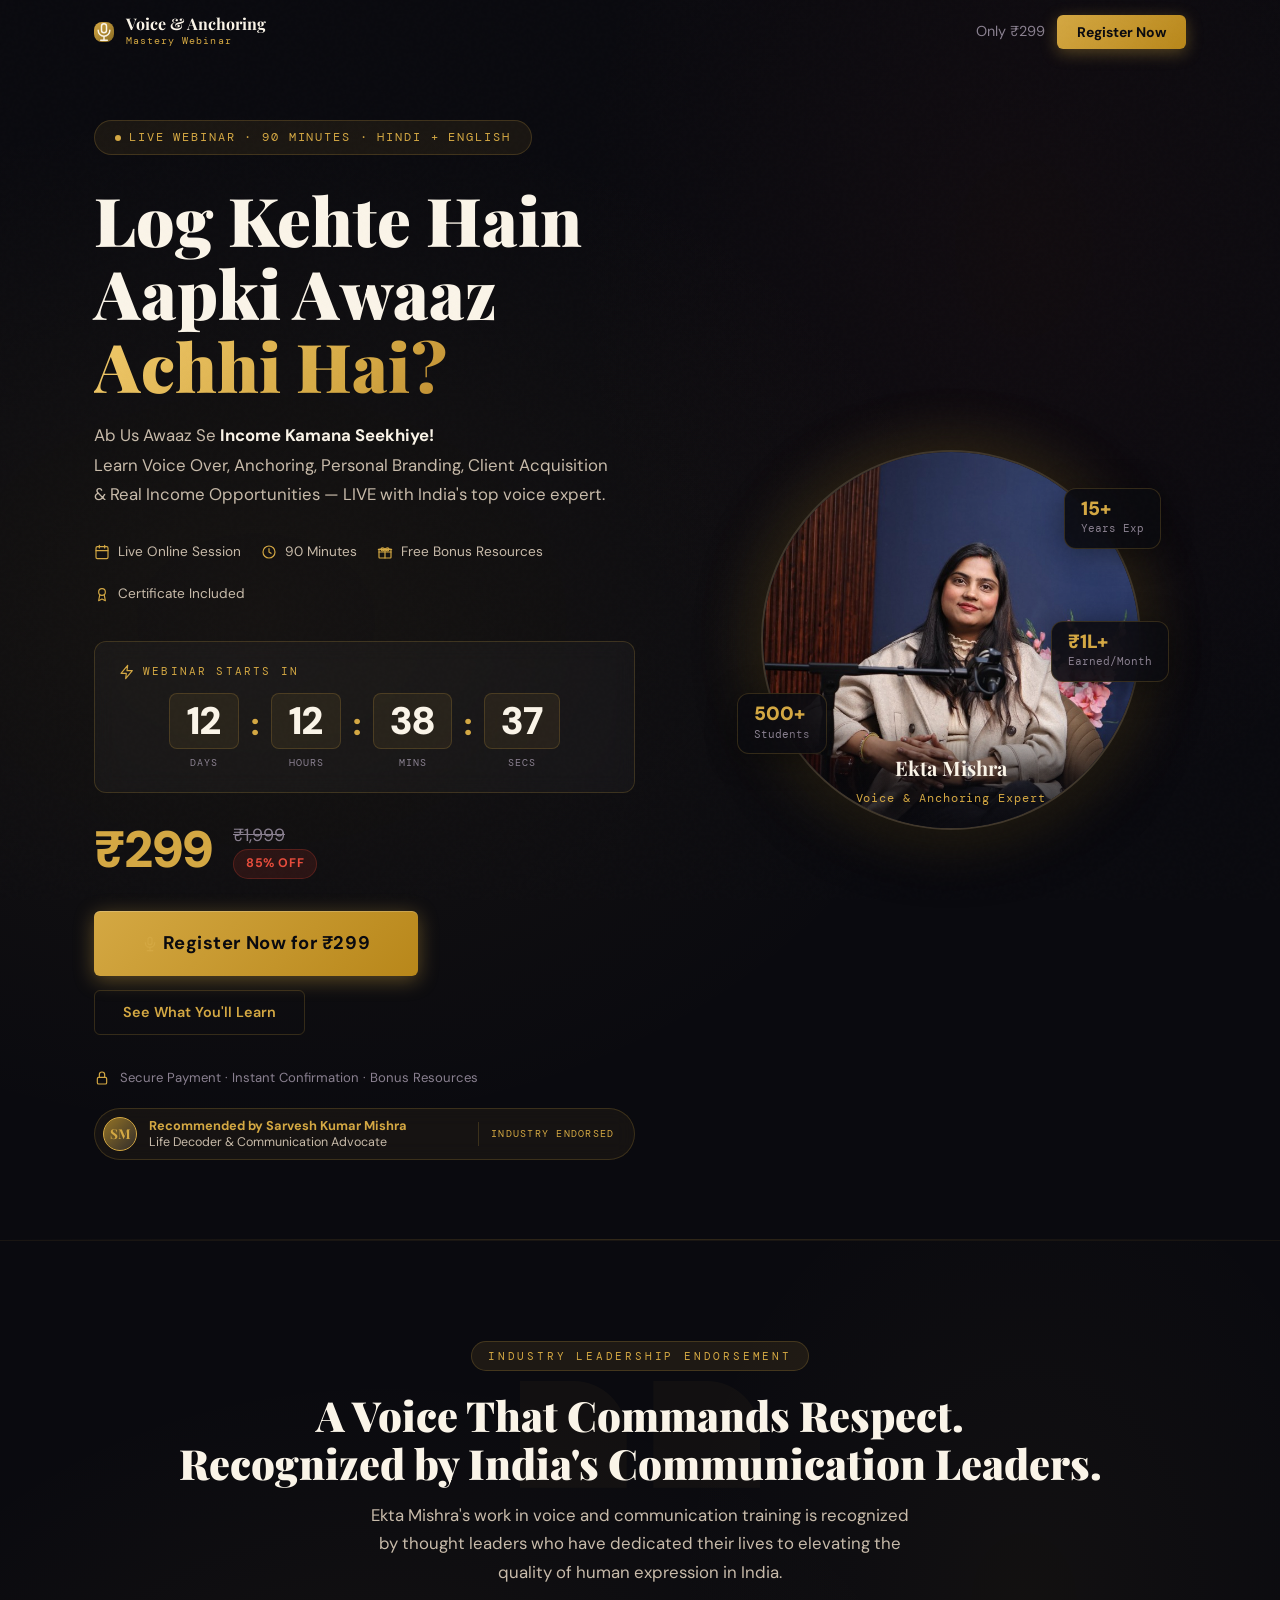
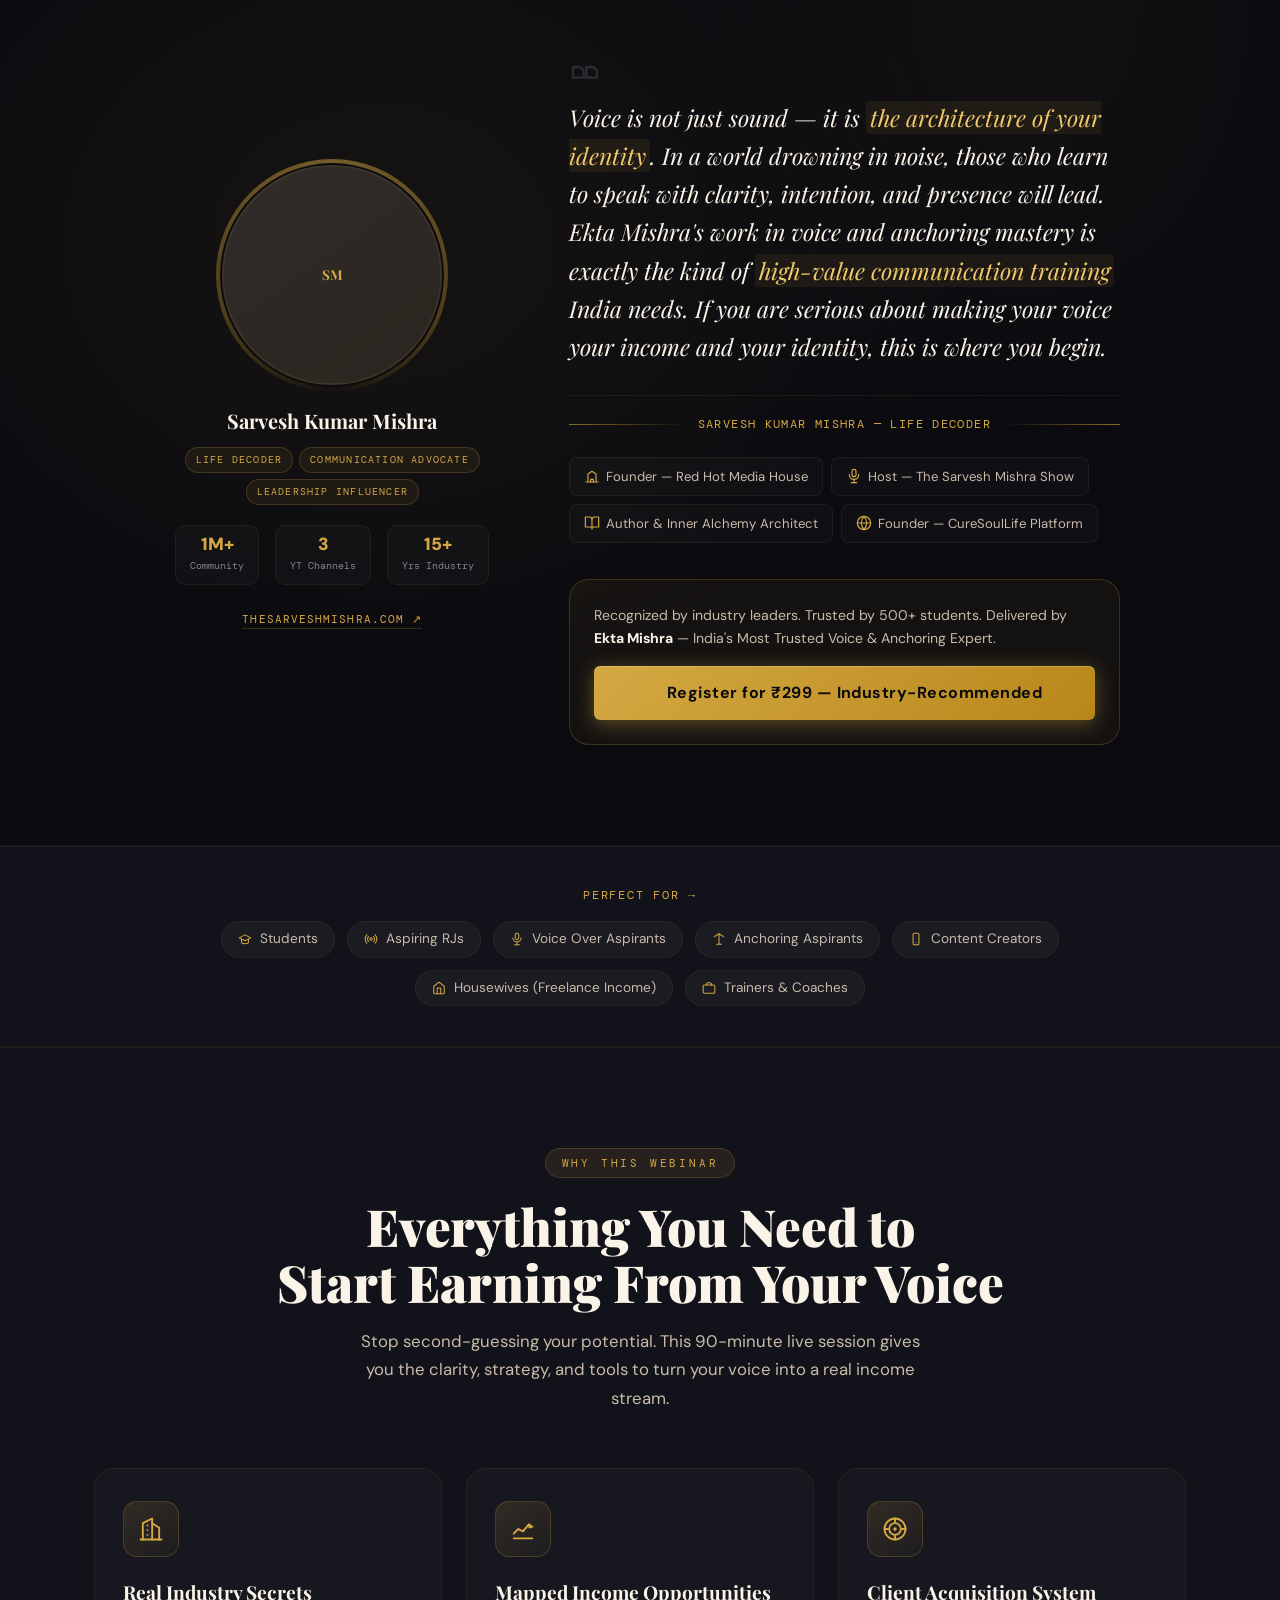
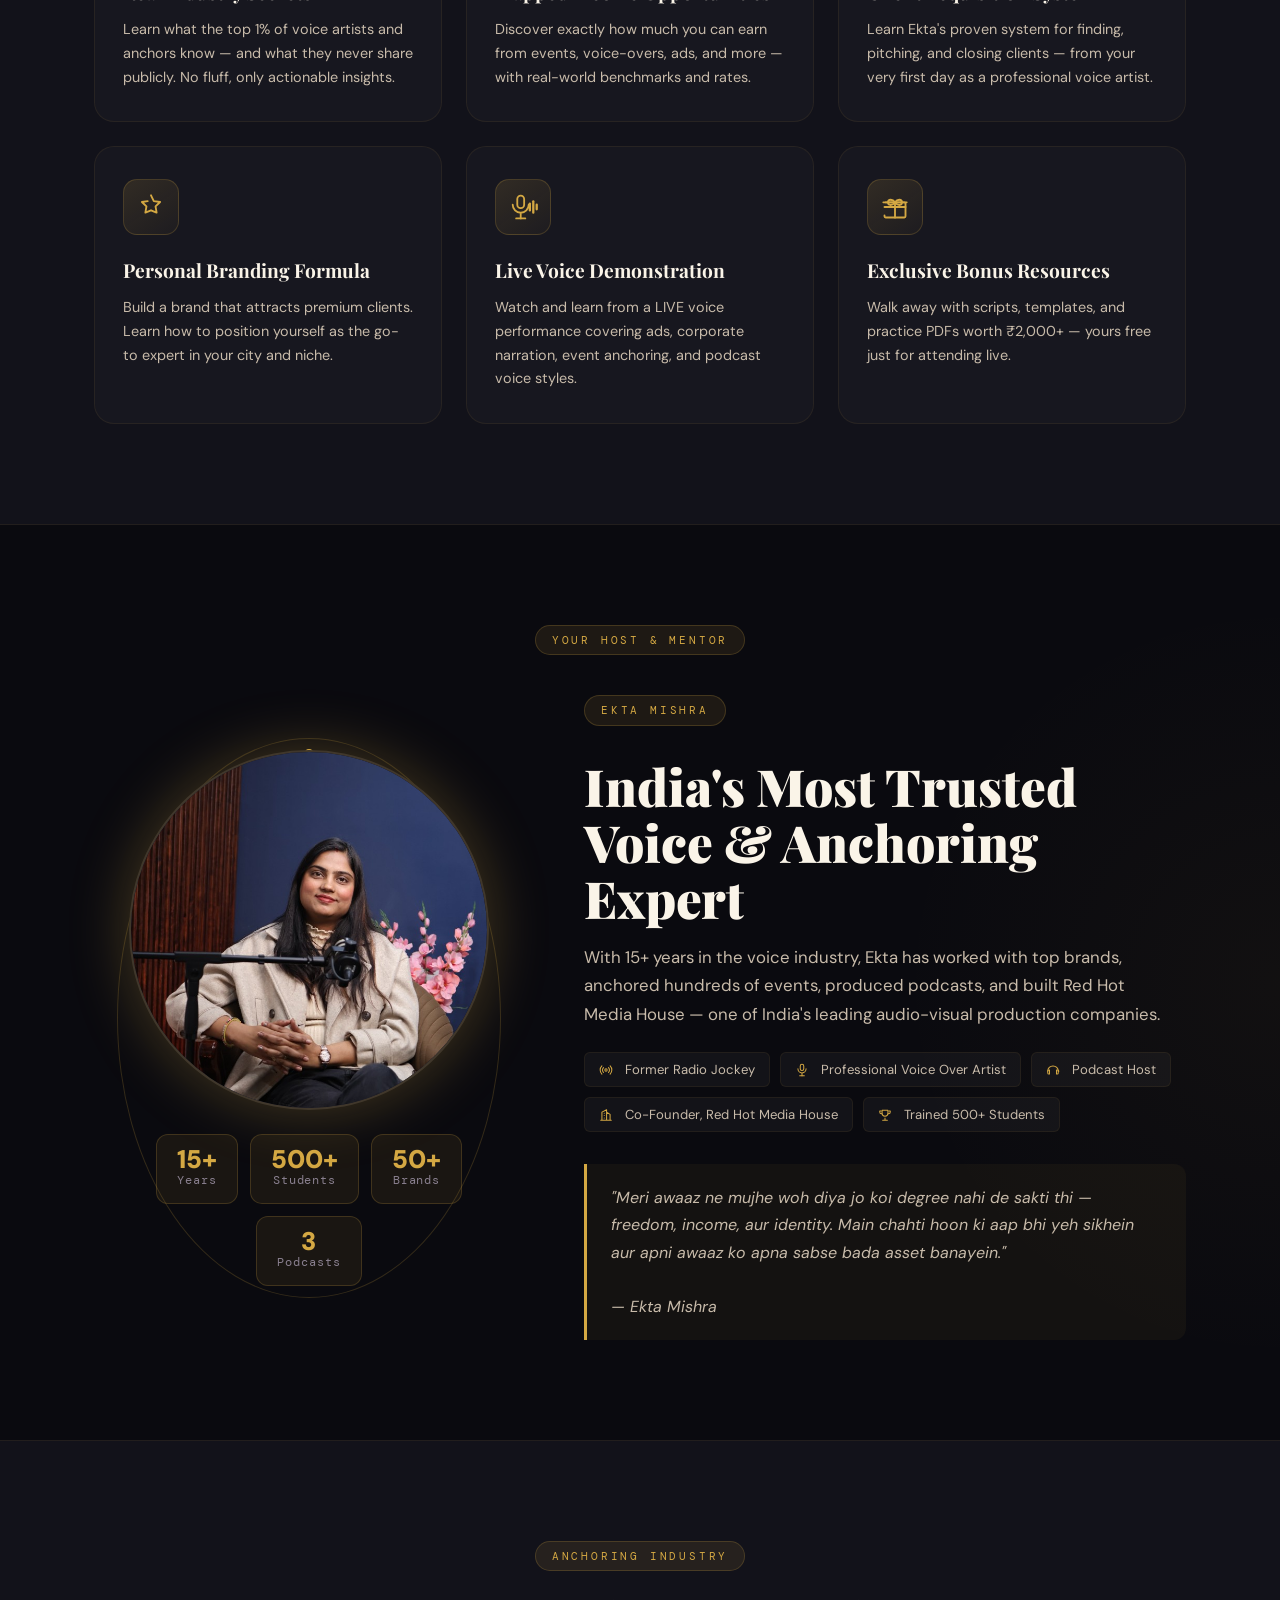
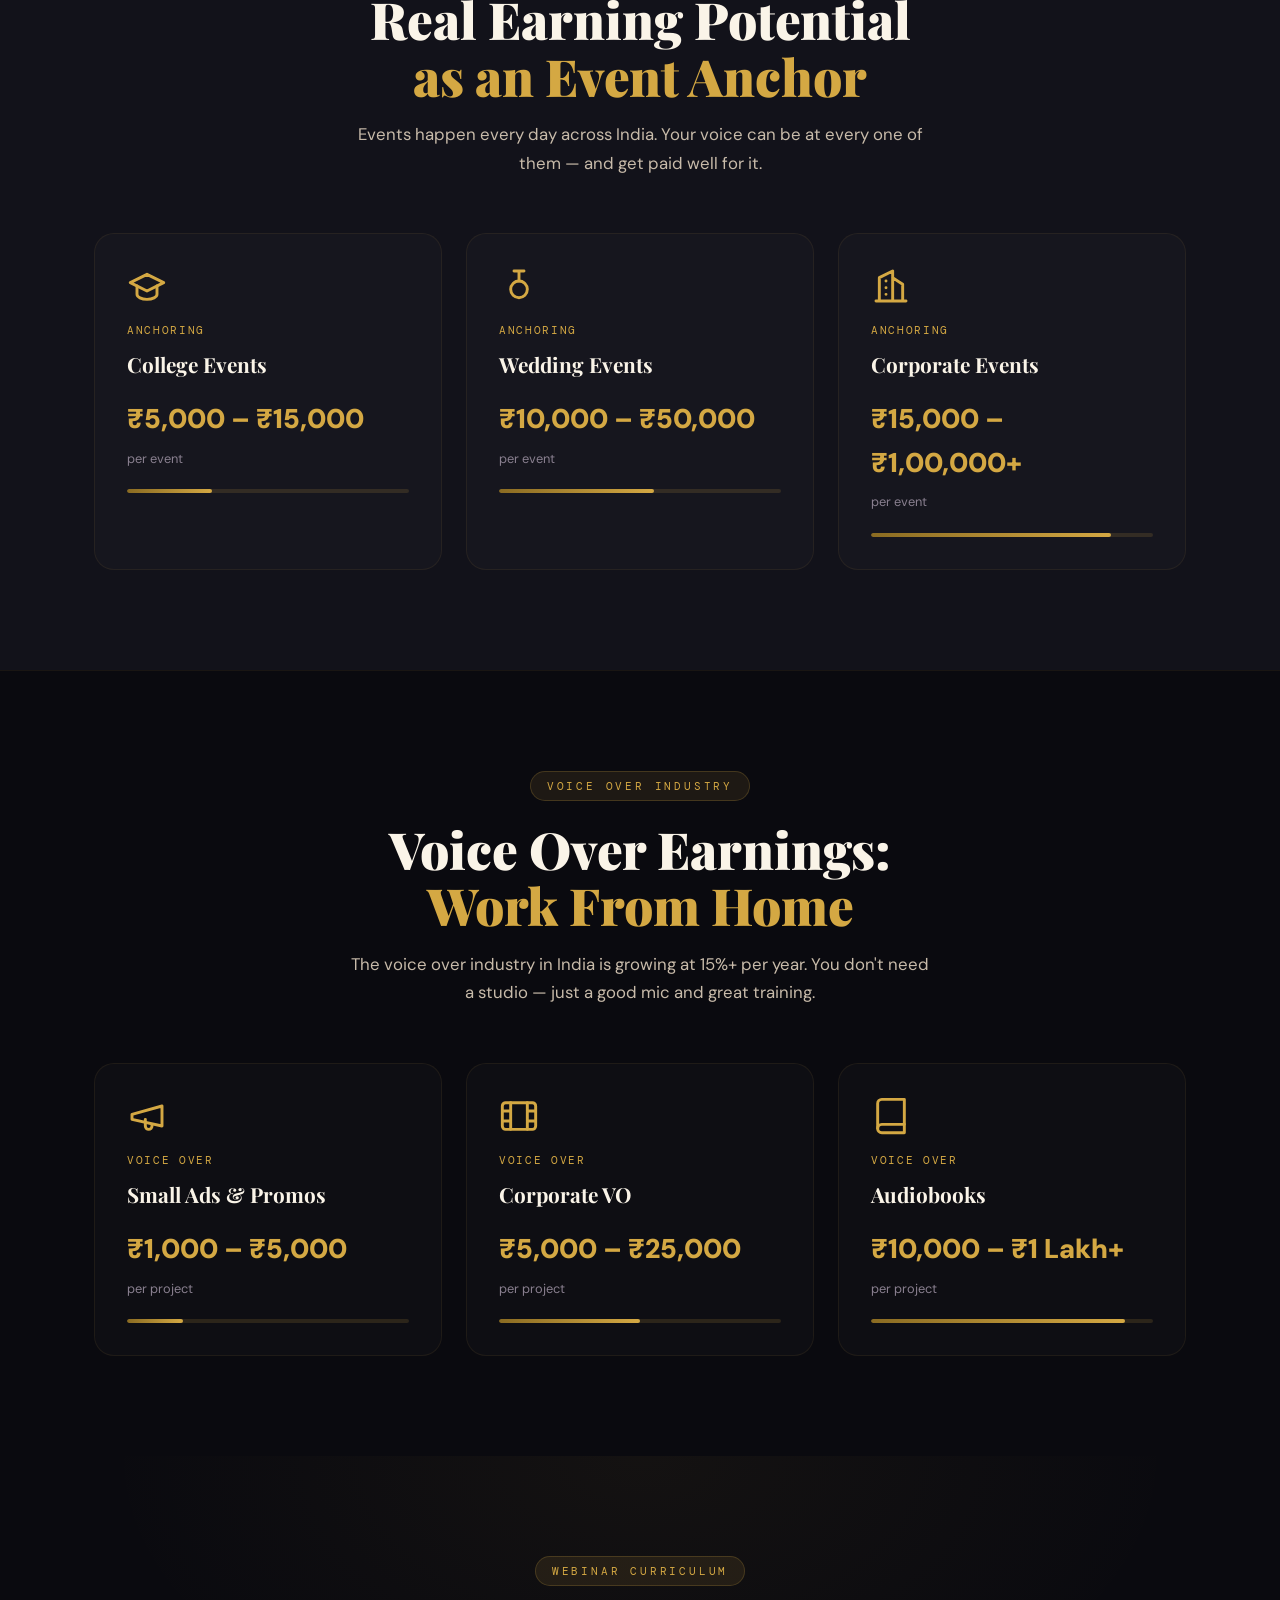
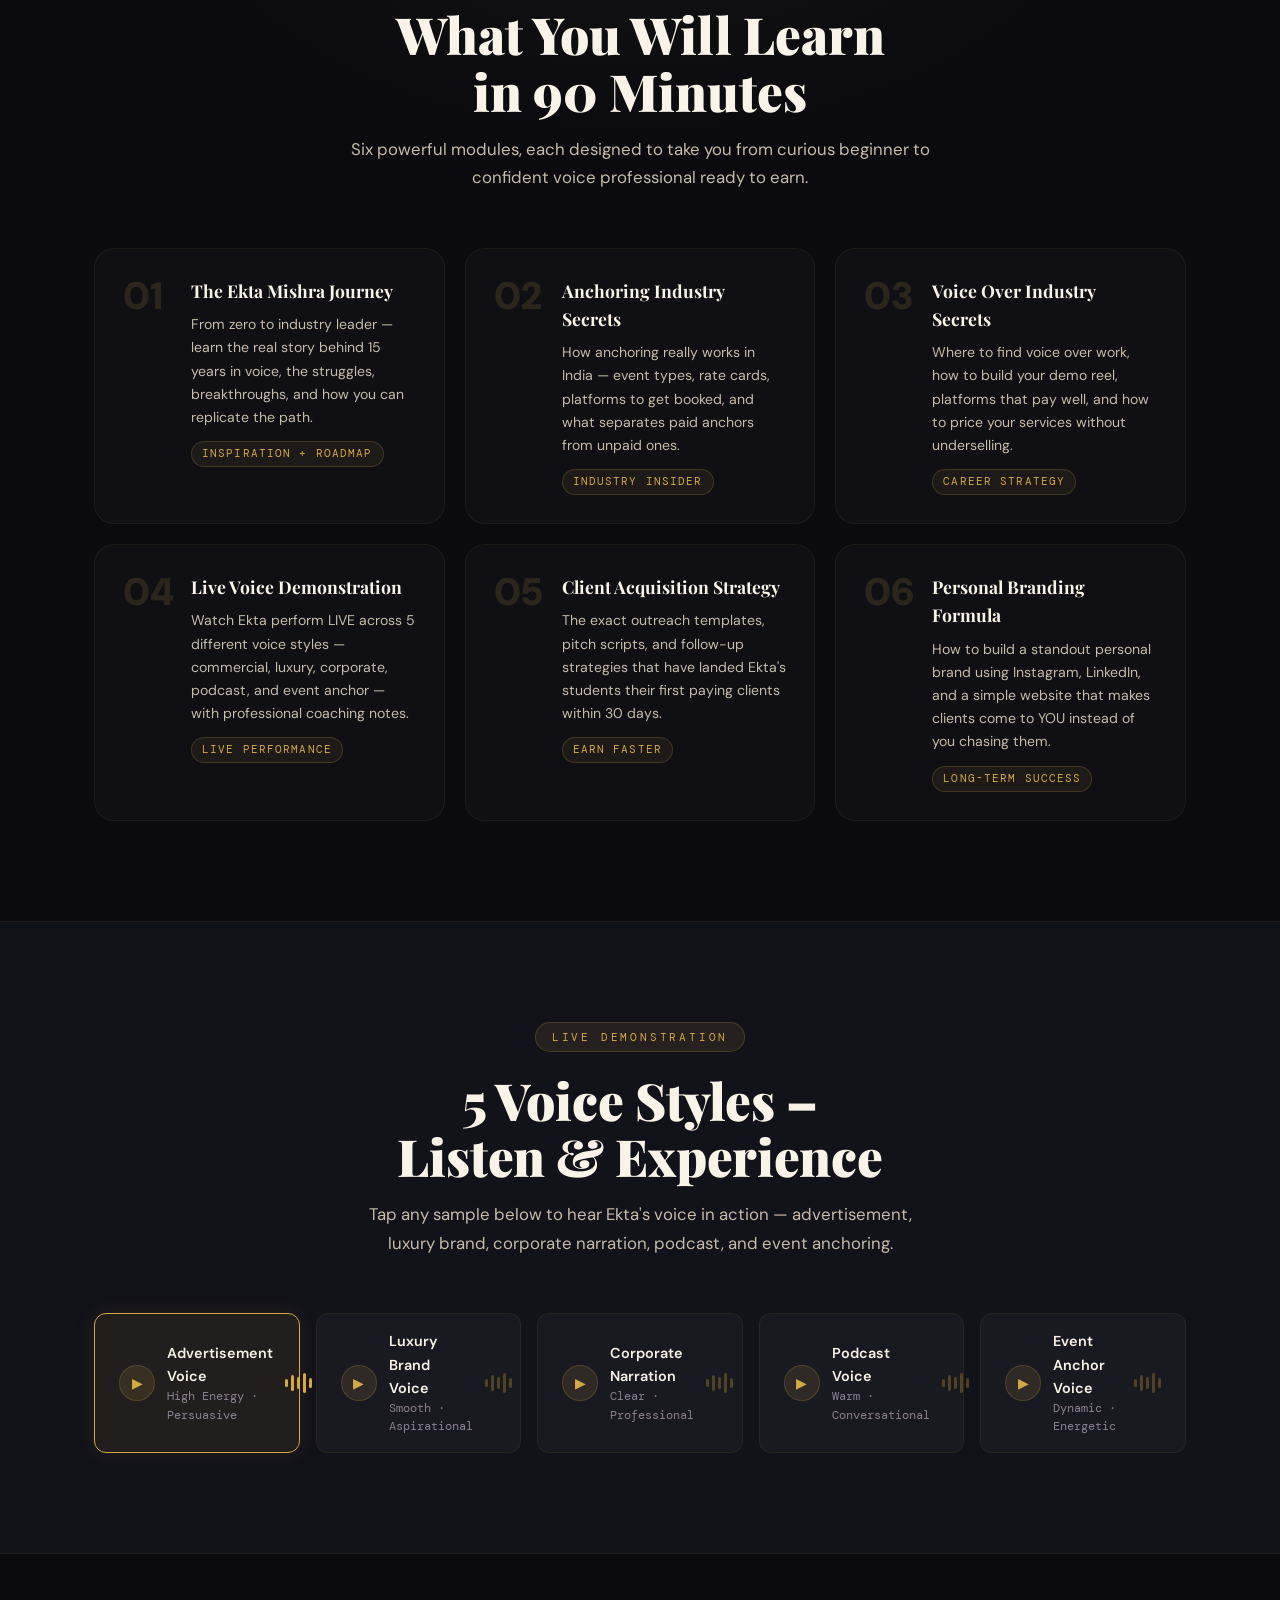
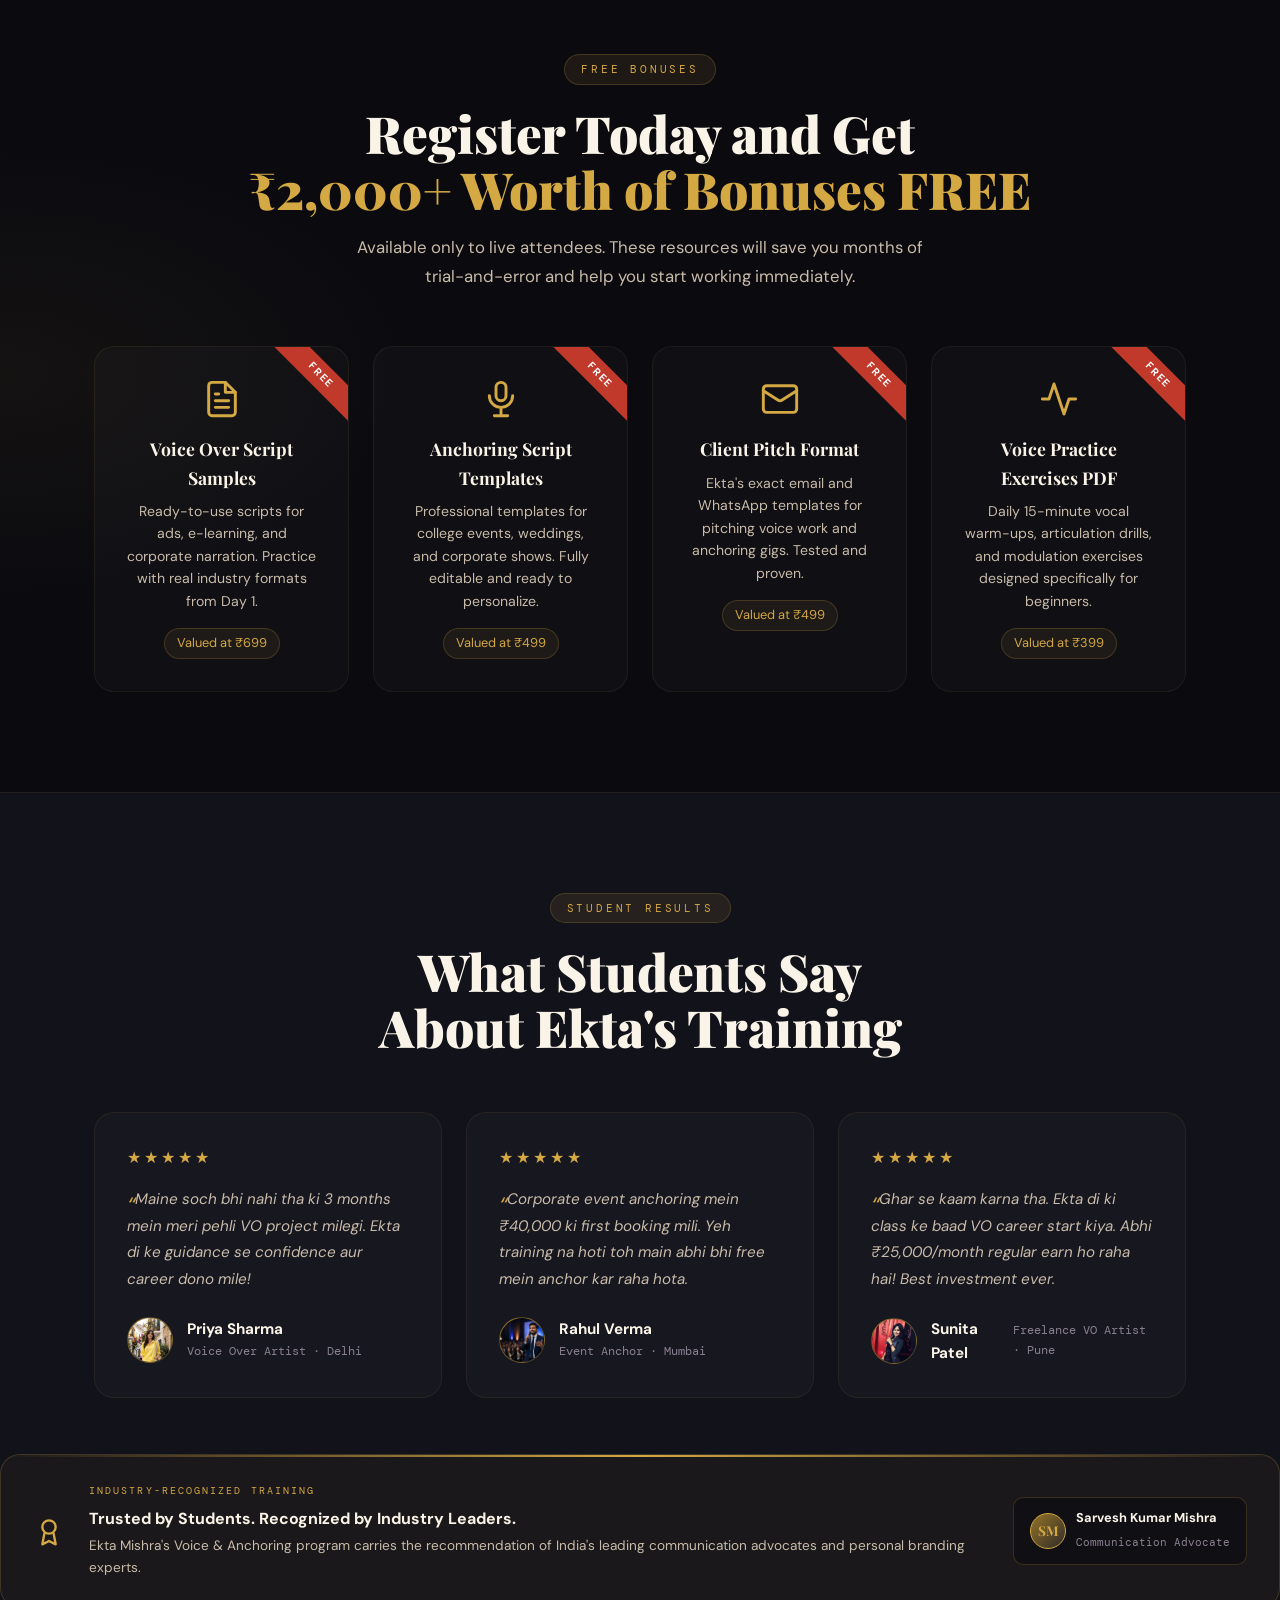
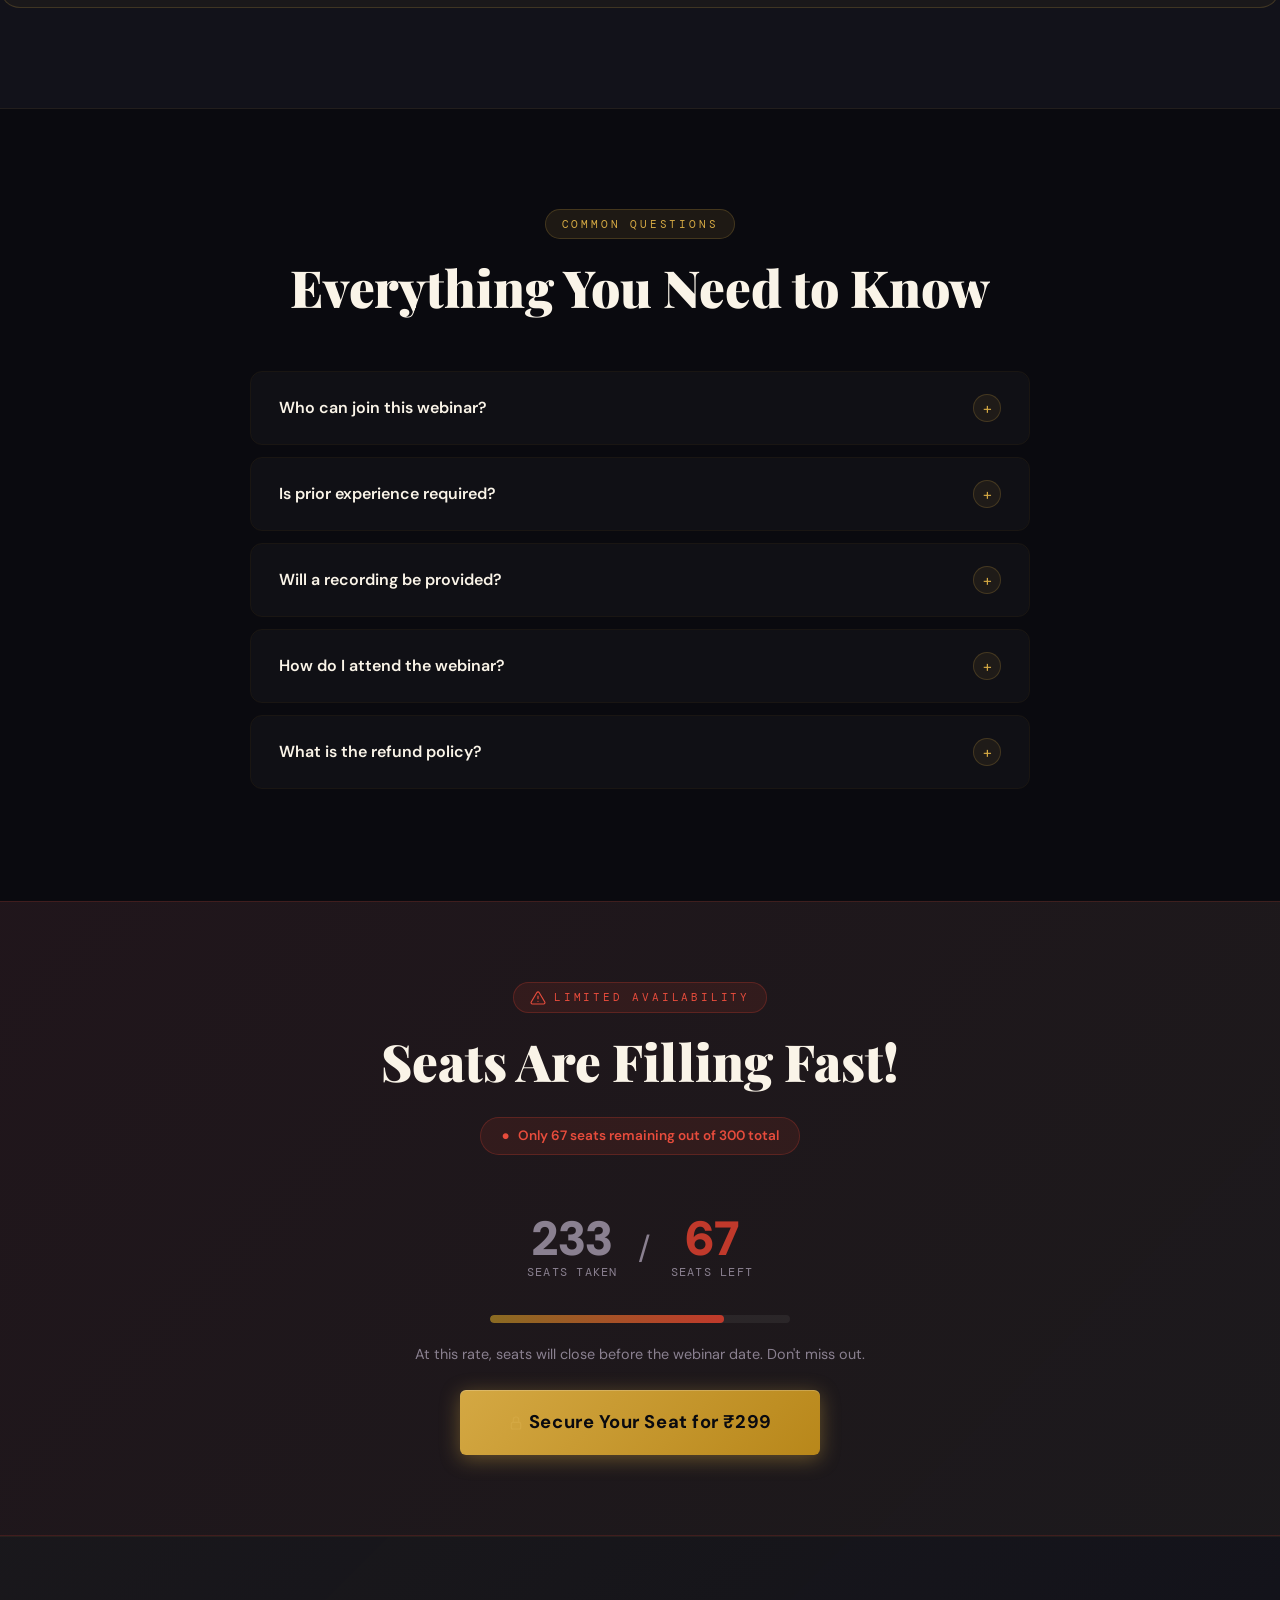
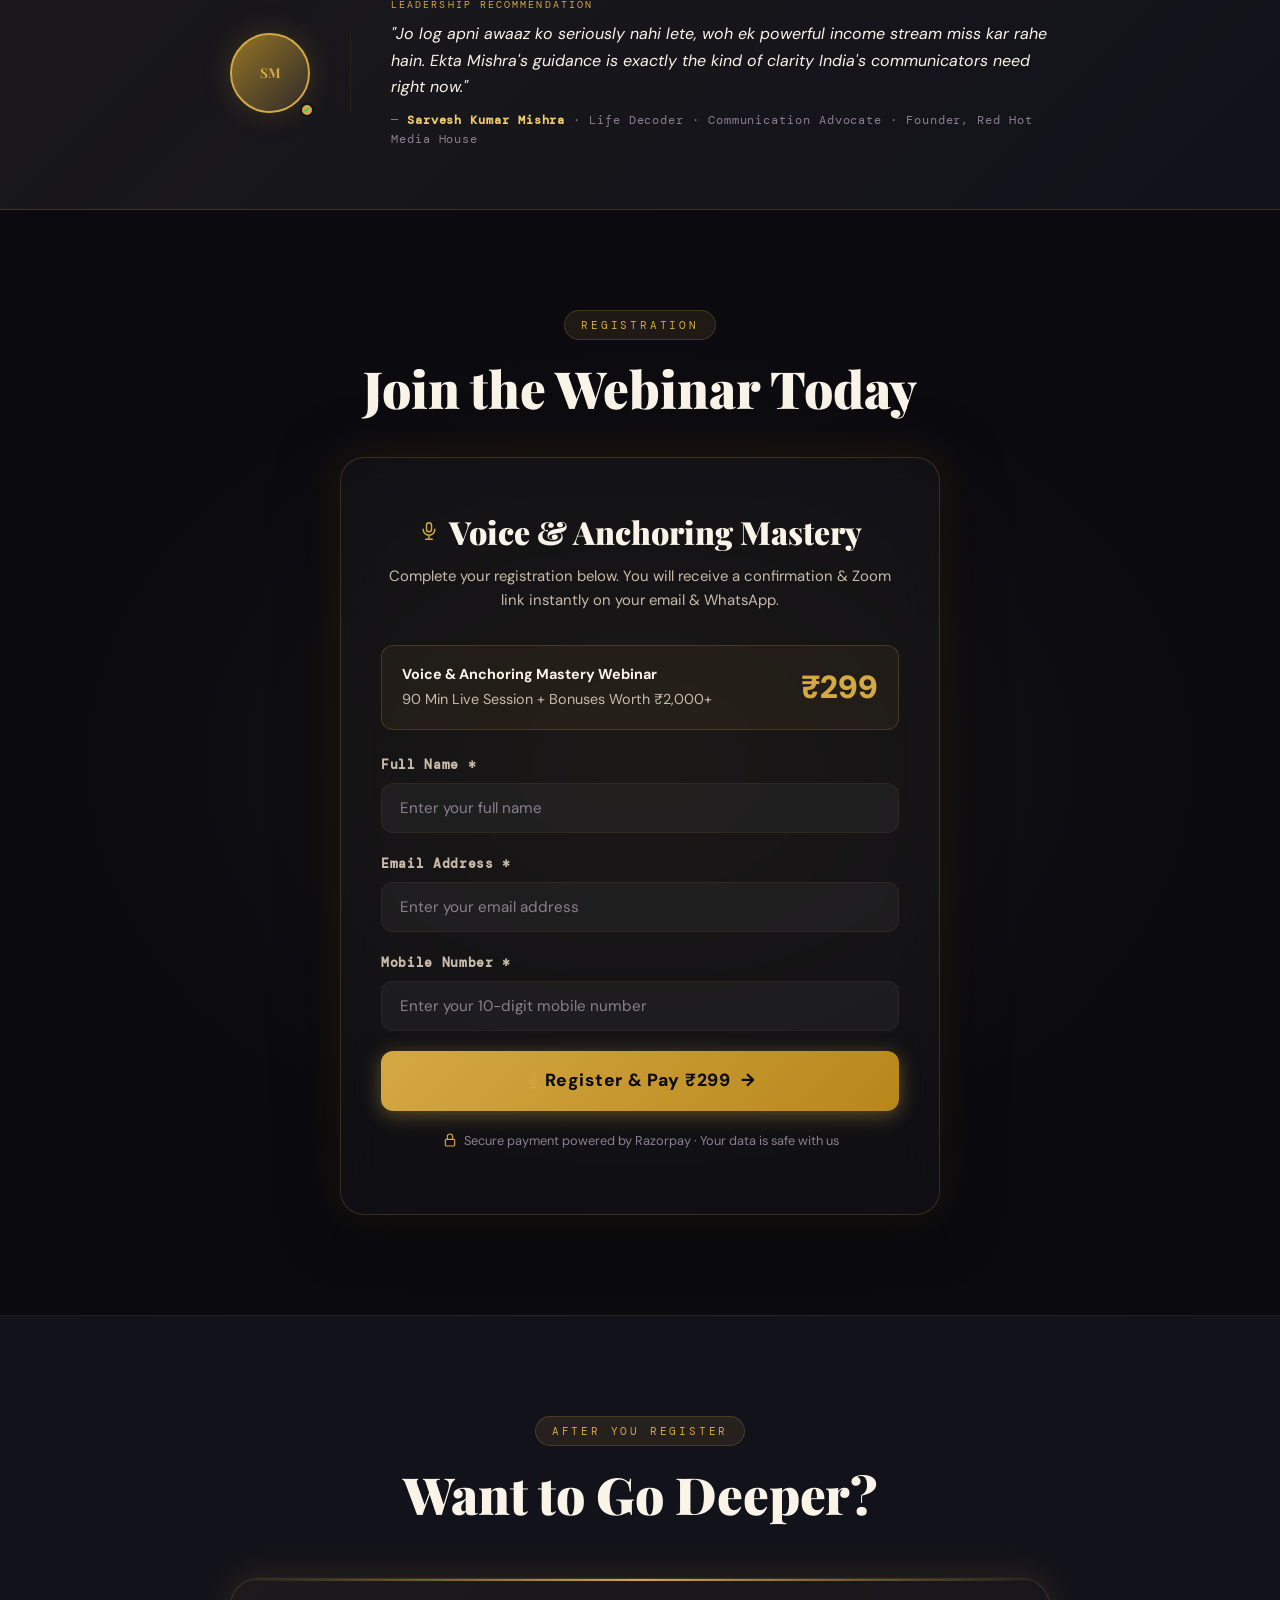
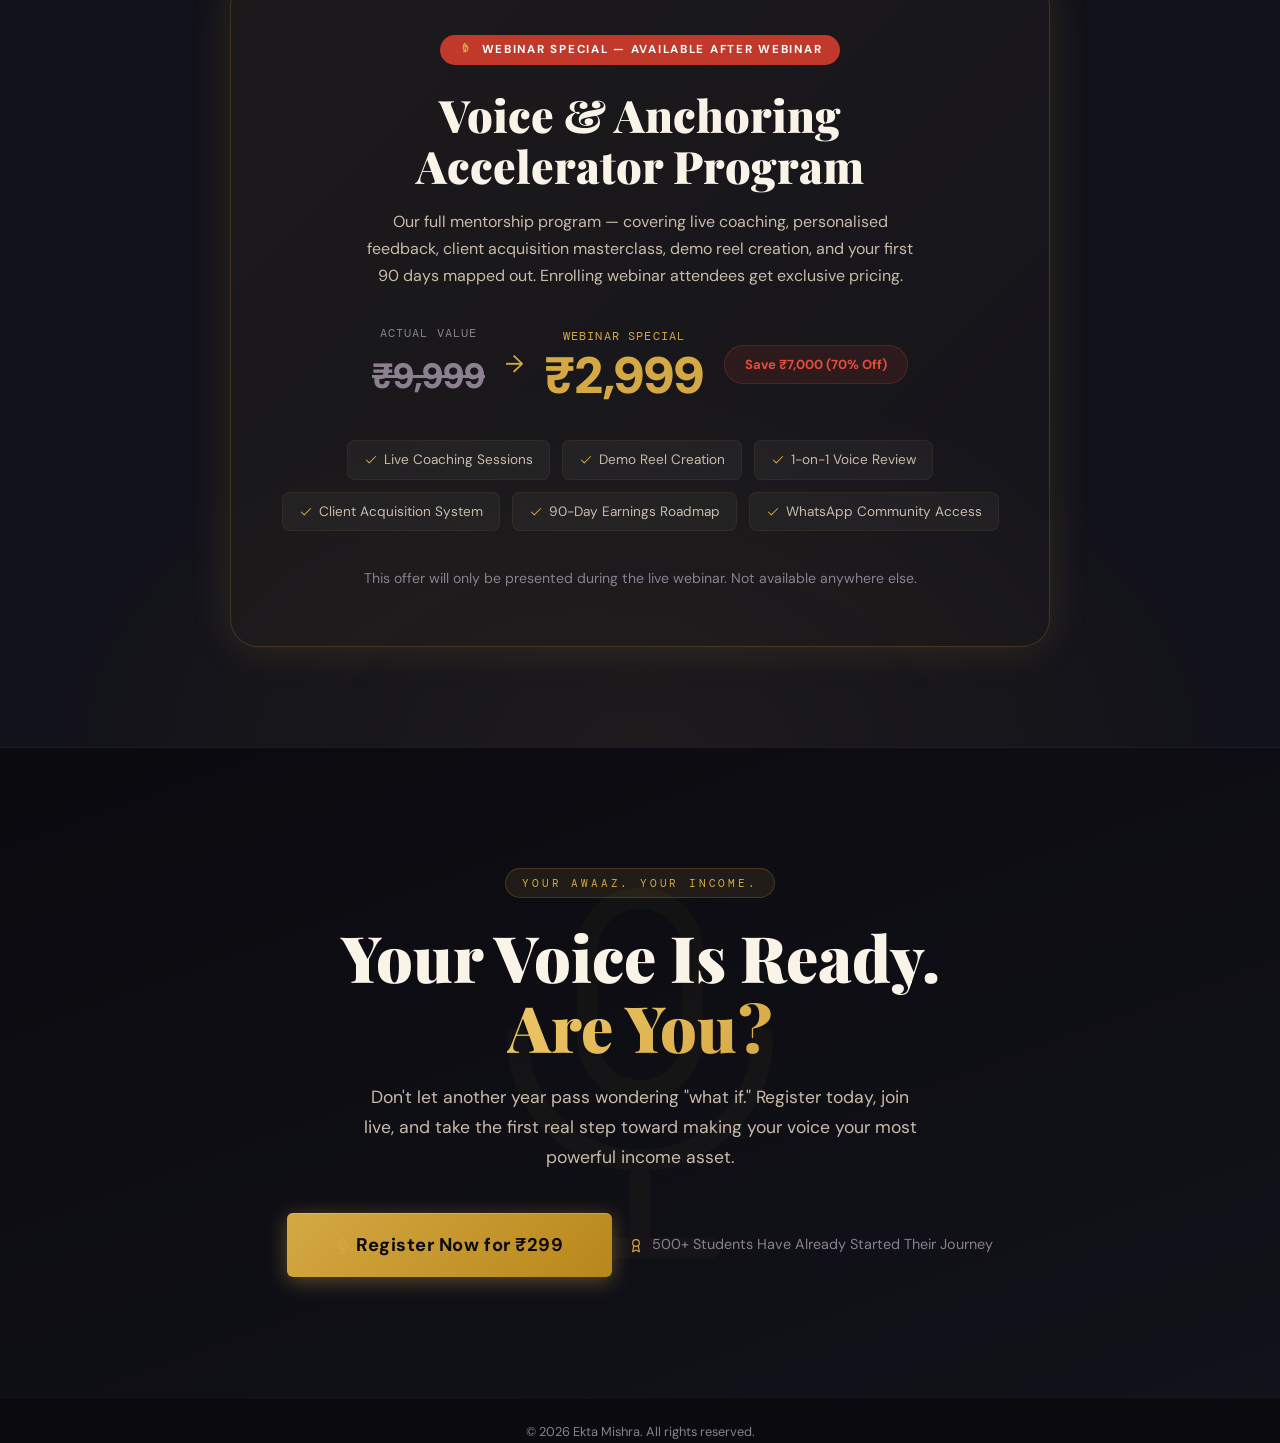
==== commit 6e5901c2: "changes done" ====
--- a/voice-mastery-webinar/index.html
+++ b/voice-mastery-webinar/index.html
@@ -705,7 +705,9 @@
         <div class="testi-stars">★★★★★</div>
         <p class="testi-text">Maine soch bhi nahi tha ki 3 months mein meri pehli VO project milegi. Ekta di ke guidance se confidence aur career dono mile!</p>
         <div class="testi-author">
-          <div class="testi-avatar"><span class="ui-icon ui-icon--lg ui-icon--muted" data-icon="icon-user"></span></div>
+          <div class="testi-avatar">
+            <img src="/images/testimonial-priya-sharma.png" alt="Priya Sharma — Voice Over Artist, Delhi" width="46" height="46" loading="lazy" decoding="async">
+          </div>
           <div>
             <div class="testi-name">Priya Sharma</div>
             <div class="testi-role">Voice Over Artist · Delhi</div>
@@ -716,7 +718,9 @@
         <div class="testi-stars">★★★★★</div>
         <p class="testi-text">Corporate event anchoring mein ₹40,000 ki first booking mili. Yeh training na hoti toh main abhi bhi free mein anchor kar raha hota.</p>
         <div class="testi-author">
-          <div class="testi-avatar"><span class="ui-icon ui-icon--lg ui-icon--muted" data-icon="icon-user"></span></div>
+          <div class="testi-avatar">
+            <img src="/images/testimonial-rahul-verma.png" alt="Rahul Verma — Event Anchor, Mumbai" width="46" height="46" loading="lazy" decoding="async">
+          </div>
           <div>
             <div class="testi-name">Rahul Verma</div>
             <div class="testi-role">Event Anchor · Mumbai</div>
@@ -727,8 +731,9 @@
         <div class="testi-stars">★★★★★</div>
         <p class="testi-text">Ghar se kaam karna tha. Ekta di ki class ke baad VO career start kiya. Abhi ₹25,000/month regular earn ho raha hai! Best investment ever.</p>
         <div class="testi-author">
-          <div class="testi-avatar"><span class="ui-icon ui-icon--lg ui-icon--muted" data-icon="icon-user"></span></div>
-          <div>
+          <div class="testi-avatar">
+            <img src="/images/testimonial-sunita-patel.png" alt="Sunita Patel — Freelance VO Artist, Pune" width="46" height="46" loading="lazy" decoding="async">
+          </div>
             <div class="testi-name">Sunita Patel</div>
             <div class="testi-role">Freelance VO Artist · Pune</div>
           </div>
--- a/css/style.css
+++ b/css/style.css
@@ -24,6 +24,7 @@
     --font-display: 'Playfair Display', Georgia, serif;
     --font-body:    'DM Sans', sans-serif;
     --font-mono:    'DM Mono', monospace;
+    --font-numeric: var(--font-body);
     --transition:   all 0.3s cubic-bezier(0.4,0,0.2,1);
     --header-h-mobile: 56px;
     --sticky-h-mobile: 68px;
@@ -265,7 +266,7 @@
     color: var(--ink);
   }
   .header-price {
-    font-family: var(--font-mono);
+    font-family: var(--font-numeric);
     font-size: 0.9rem; color: var(--text-muted);
     display: none;
     white-space: nowrap;
@@ -372,7 +373,8 @@
     margin-bottom: 32px; flex-wrap: wrap;
   }
   .price-tag {
-    font-family: var(--font-display);
+    font-family: var(--font-numeric);
+    font-variant-numeric: tabular-nums;
     font-size: 3.2rem; font-weight: 900;
     color: var(--gold);
     line-height: 1;
@@ -380,7 +382,8 @@
   .price-original {
     font-size: 1.1rem; color: var(--text-muted);
     text-decoration: line-through;
-    font-family: var(--font-mono);
+    font-family: var(--font-numeric);
+    font-variant-numeric: tabular-nums;
   }
   .price-save {
     background: rgba(192,57,43,0.15);
@@ -388,6 +391,8 @@
     color: #E74C3C;
     padding: 4px 12px; border-radius: 100px;
     font-size: 0.78rem; font-weight: 700; letter-spacing: 0.05em;
+    font-family: var(--font-numeric);
+    font-variant-numeric: tabular-nums;
   }
   .hero-cta-wrap { display: flex; flex-wrap: wrap; gap: 14px; margin-bottom: 32px; }
   .hero-guarantee {
@@ -423,7 +428,8 @@
     text-align: center;
   }
   .digit-number {
-    font-family: var(--font-display);
+    font-family: var(--font-numeric);
+    font-variant-numeric: tabular-nums;
     font-size: 2.4rem; font-weight: 900; color: var(--cream);
     background: rgba(212,168,67,0.08);
     border: 1px solid var(--border);
@@ -438,7 +444,11 @@
     letter-spacing: 0.1em; text-transform: uppercase;
     margin-top: 6px; font-family: var(--font-mono);
   }
-  .colon { font-size: 2rem; color: var(--gold); font-weight: 900; padding-bottom: 16px; }
+  .colon {
+    font-family: var(--font-numeric);
+    font-variant-numeric: tabular-nums;
+    font-size: 2rem; color: var(--gold); font-weight: 900; padding-bottom: 16px;
+  }
 
   /* Hero Visual */
   .hero-visual {
@@ -513,7 +523,9 @@
     50% { transform: translateY(-8px); }
   }
   .fb-value {
-    font-family: var(--font-display); font-size: 1.2rem; font-weight: 900;
+    font-family: var(--font-numeric);
+    font-variant-numeric: tabular-nums;
+    font-size: 1.2rem; font-weight: 900;
     color: var(--gold); line-height: 1;
   }
   .fb-label { font-size: 0.68rem; color: var(--text-muted); font-family: var(--font-mono); margin-top: 2px; }
@@ -761,7 +773,9 @@
     padding: 12px 20px; text-align: center;
   }
   .stat-num {
-    font-family: var(--font-display); font-size: 1.6rem; font-weight: 900;
+    font-family: var(--font-numeric);
+    font-variant-numeric: tabular-nums;
+    font-size: 1.6rem; font-weight: 900;
     color: var(--gold); display: block; line-height: 1;
   }
   .stat-lbl { font-size: 0.72rem; color: var(--text-muted); font-family: var(--font-mono); letter-spacing: 0.08em; }
@@ -829,7 +843,9 @@
     color: var(--cream); margin-bottom: 16px;
   }
   .income-range {
-    font-family: var(--font-display); font-size: 1.7rem; font-weight: 900;
+    font-family: var(--font-numeric);
+    font-variant-numeric: tabular-nums;
+    font-size: 1.7rem; font-weight: 900;
     color: var(--gold); margin-bottom: 8px;
   }
   .income-per { font-size: 0.8rem; color: var(--text-muted); }
@@ -869,7 +885,9 @@
   }
   .module-card:hover { border-color: var(--border); background: rgba(212,168,67,0.04); }
   .module-num {
-    font-family: var(--font-display); font-size: 2.4rem; font-weight: 900;
+    font-family: var(--font-numeric);
+    font-variant-numeric: tabular-nums;
+    font-size: 2.4rem; font-weight: 900;
     color: rgba(212,168,67,0.15); line-height: 1; flex-shrink: 0; width: 48px;
   }
   .module-body {}
@@ -1000,7 +1018,9 @@
   .bonus-desc { font-size: 0.88rem; color: var(--text-body); line-height: 1.6; }
   .bonus-value {
     margin-top: 16px;
-    font-family: var(--font-mono); font-size: 0.8rem;
+    font-family: var(--font-numeric);
+    font-variant-numeric: tabular-nums;
+    font-size: 0.8rem;
     color: var(--gold); background: rgba(212,168,67,0.08);
     padding: 4px 12px; border-radius: 100px;
     display: inline-block; border: 1px solid var(--border);
@@ -1041,7 +1061,14 @@
     background: linear-gradient(135deg, var(--gold-dim), var(--ink-3));
     border-radius: 50%; border: 1px solid var(--border);
     display: flex; align-items: center; justify-content: center;
-    font-size: 1.2rem; flex-shrink: 0;
+    flex-shrink: 0;
+    overflow: hidden;
+  }
+  .testi-avatar img {
+    width: 100%;
+    height: 100%;
+    object-fit: cover;
+    object-position: center top;
   }
   .testi-name { font-weight: 700; color: var(--cream); font-size: 0.95rem; }
   .testi-role { font-size: 0.78rem; color: var(--text-muted); font-family: var(--font-mono); }
@@ -1112,7 +1139,9 @@
     text-align: center;
   }
   .seats-num {
-    font-family: var(--font-display); font-size: 3rem; font-weight: 900; display: block; line-height: 1;
+    font-family: var(--font-numeric);
+    font-variant-numeric: tabular-nums;
+    font-size: 3rem; font-weight: 900; display: block; line-height: 1;
   }
   .seats-taken .seats-num { color: var(--text-muted); }
   .seats-left .seats-num { color: var(--red-accent); }
@@ -1198,7 +1227,9 @@
   .rps-left { font-size: 0.9rem; color: var(--text-body); }
   .rps-left strong { color: var(--cream); display: block; margin-bottom: 2px; }
   .rps-price {
-    font-family: var(--font-display); font-size: 2rem; font-weight: 900;
+    font-family: var(--font-numeric);
+    font-variant-numeric: tabular-nums;
+    font-size: 2rem; font-weight: 900;
     color: var(--gold);
   }
   .btn-submit {
@@ -1279,19 +1310,25 @@
   .up-original { text-align: center; }
   .up-original .label { font-size: 0.72rem; color: var(--text-muted); font-family: var(--font-mono); letter-spacing: 0.1em; text-transform: uppercase; margin-bottom: 4px; }
   .up-original .value {
-    font-family: var(--font-display); font-size: 2.2rem; font-weight: 900;
+    font-family: var(--font-numeric);
+    font-variant-numeric: tabular-nums;
+    font-size: 2.2rem; font-weight: 900;
     color: var(--text-muted); text-decoration: line-through;
   }
   .up-arrow { font-size: 1.5rem; color: var(--gold); }
   .up-special .label { font-size: 0.72rem; color: var(--gold); font-family: var(--font-mono); letter-spacing: 0.1em; text-transform: uppercase; margin-bottom: 4px; }
   .up-special .value {
-    font-family: var(--font-display); font-size: 3.2rem; font-weight: 900;
+    font-family: var(--font-numeric);
+    font-variant-numeric: tabular-nums;
+    font-size: 3.2rem; font-weight: 900;
     color: var(--gold); line-height: 1;
   }
   .up-save {
     background: rgba(192,57,43,0.12); border: 1px solid rgba(192,57,43,0.3);
     color: #E74C3C; padding: 8px 20px; border-radius: 100px;
     font-size: 0.82rem; font-weight: 700;
+    font-family: var(--font-numeric);
+    font-variant-numeric: tabular-nums;
   }
   .upsell-includes {
     display: flex; flex-wrap: wrap; gap: 12px; justify-content: center; margin-bottom: 36px;
@@ -1520,7 +1557,9 @@
     border-radius: 10px;
   }
   .endr-stat-num {
-    font-family: var(--font-display); font-size: 1.1rem; font-weight: 900;
+    font-family: var(--font-numeric);
+    font-variant-numeric: tabular-nums;
+    font-size: 1.1rem; font-weight: 900;
     color: var(--gold); display: block; line-height: 1;
   }
   .endr-stat-lbl {
@@ -1770,7 +1809,8 @@
     line-height: 1.1;
   }
   .sticky-price {
-    font-family: var(--font-display);
+    font-family: var(--font-numeric);
+    font-variant-numeric: tabular-nums;
     font-size: 1.2rem;
     font-weight: 900;
     color: var(--gold);
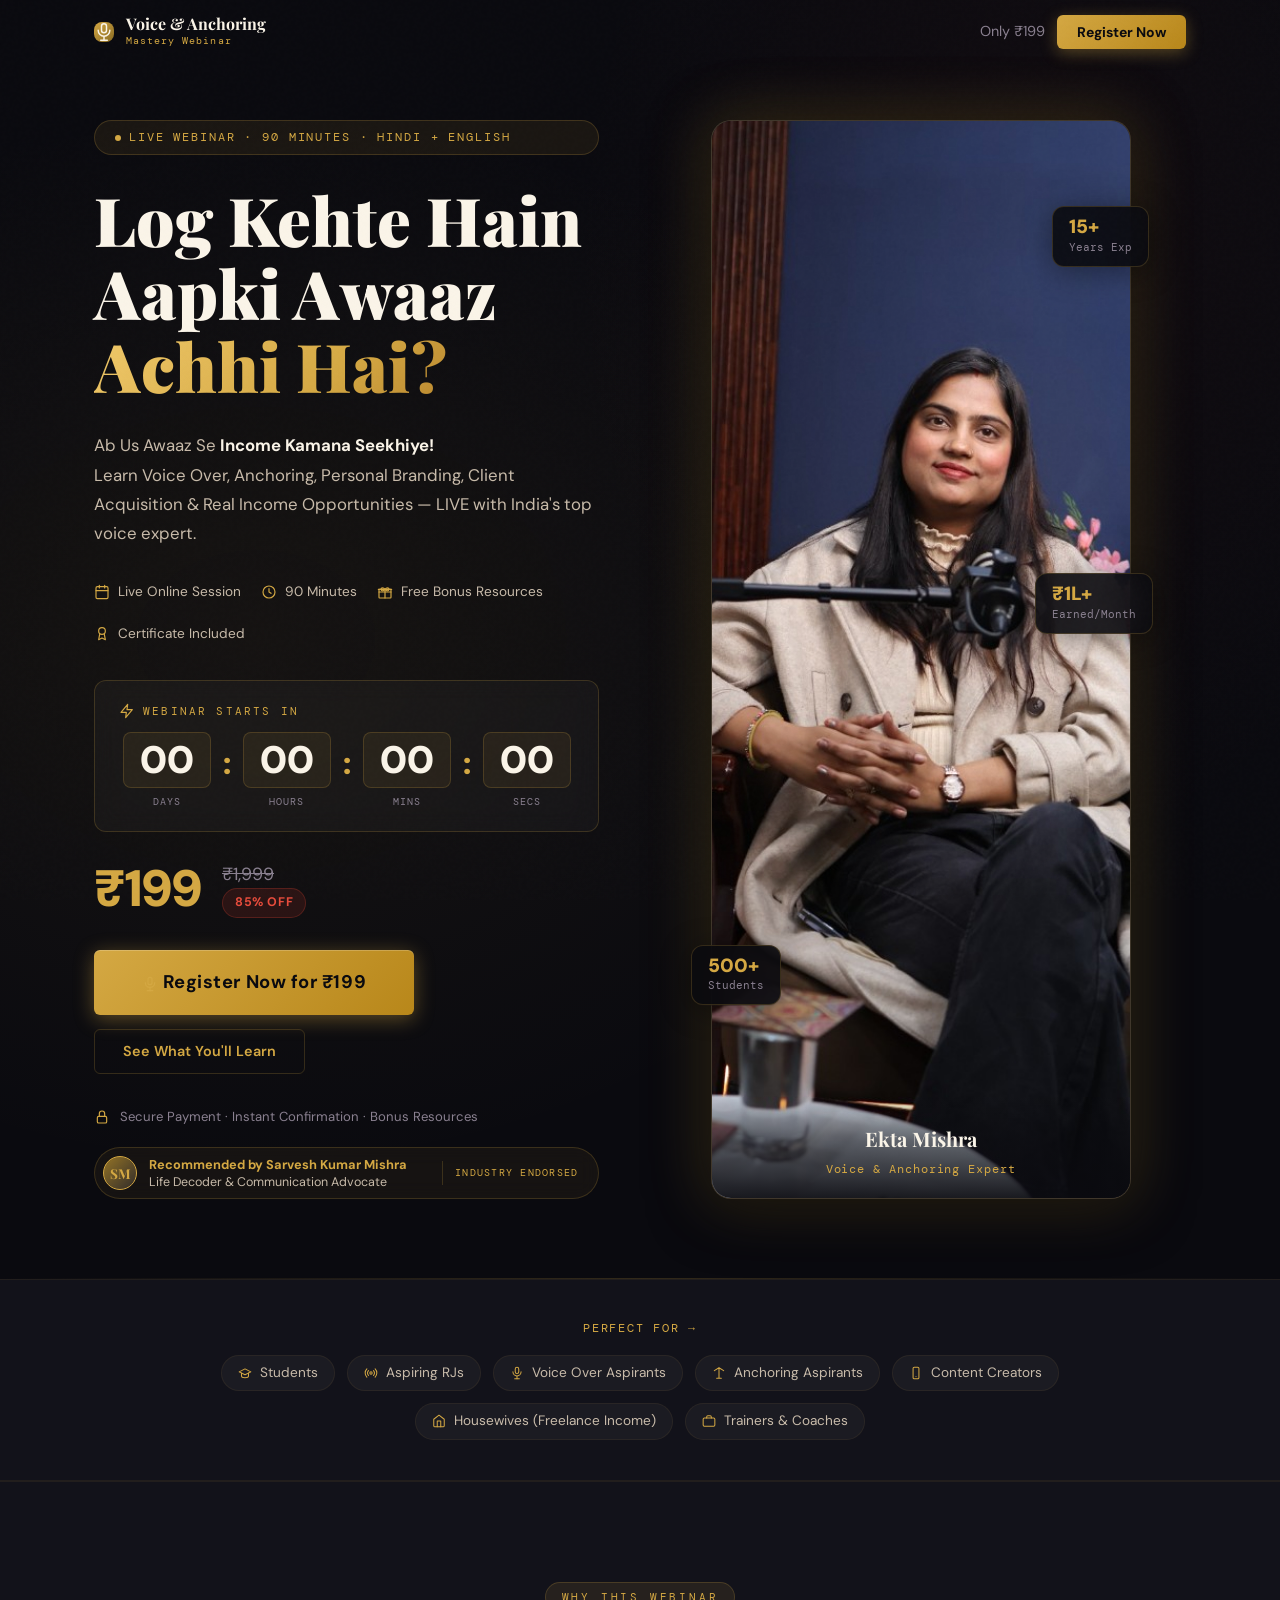
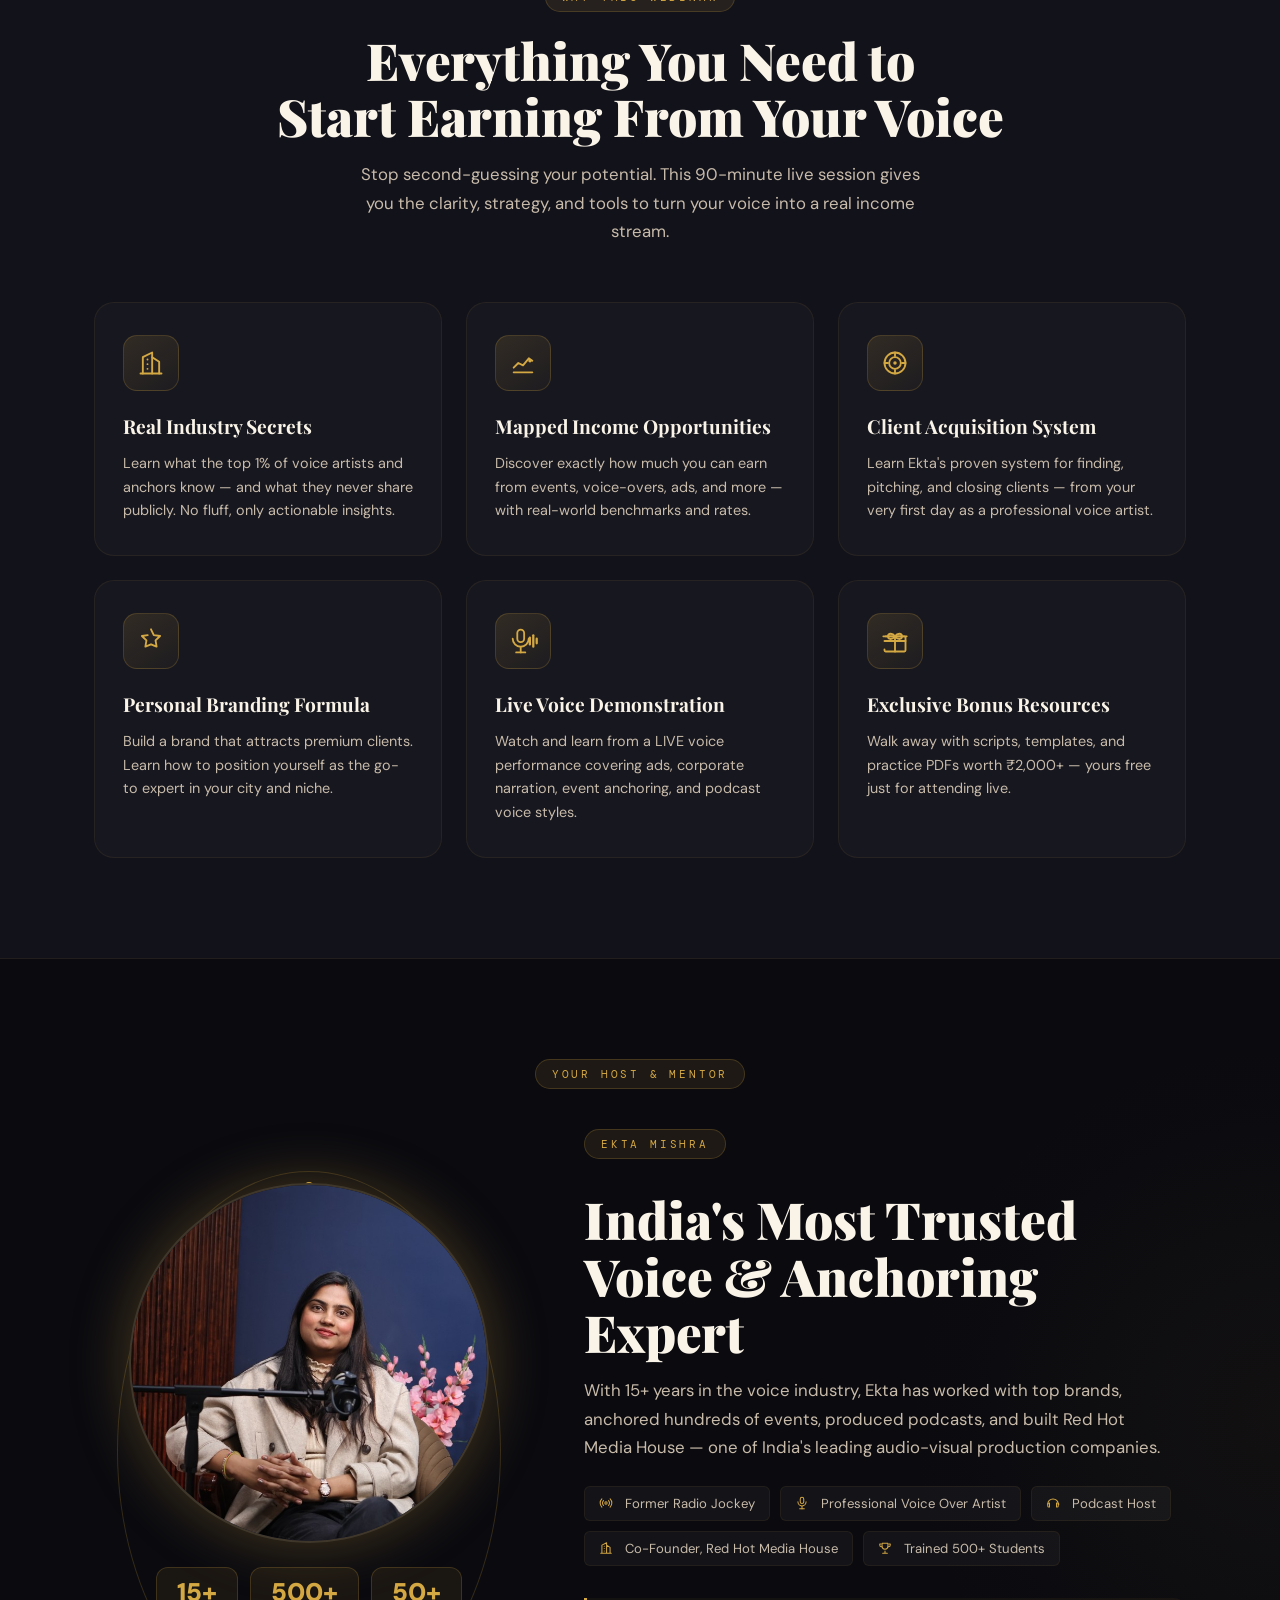
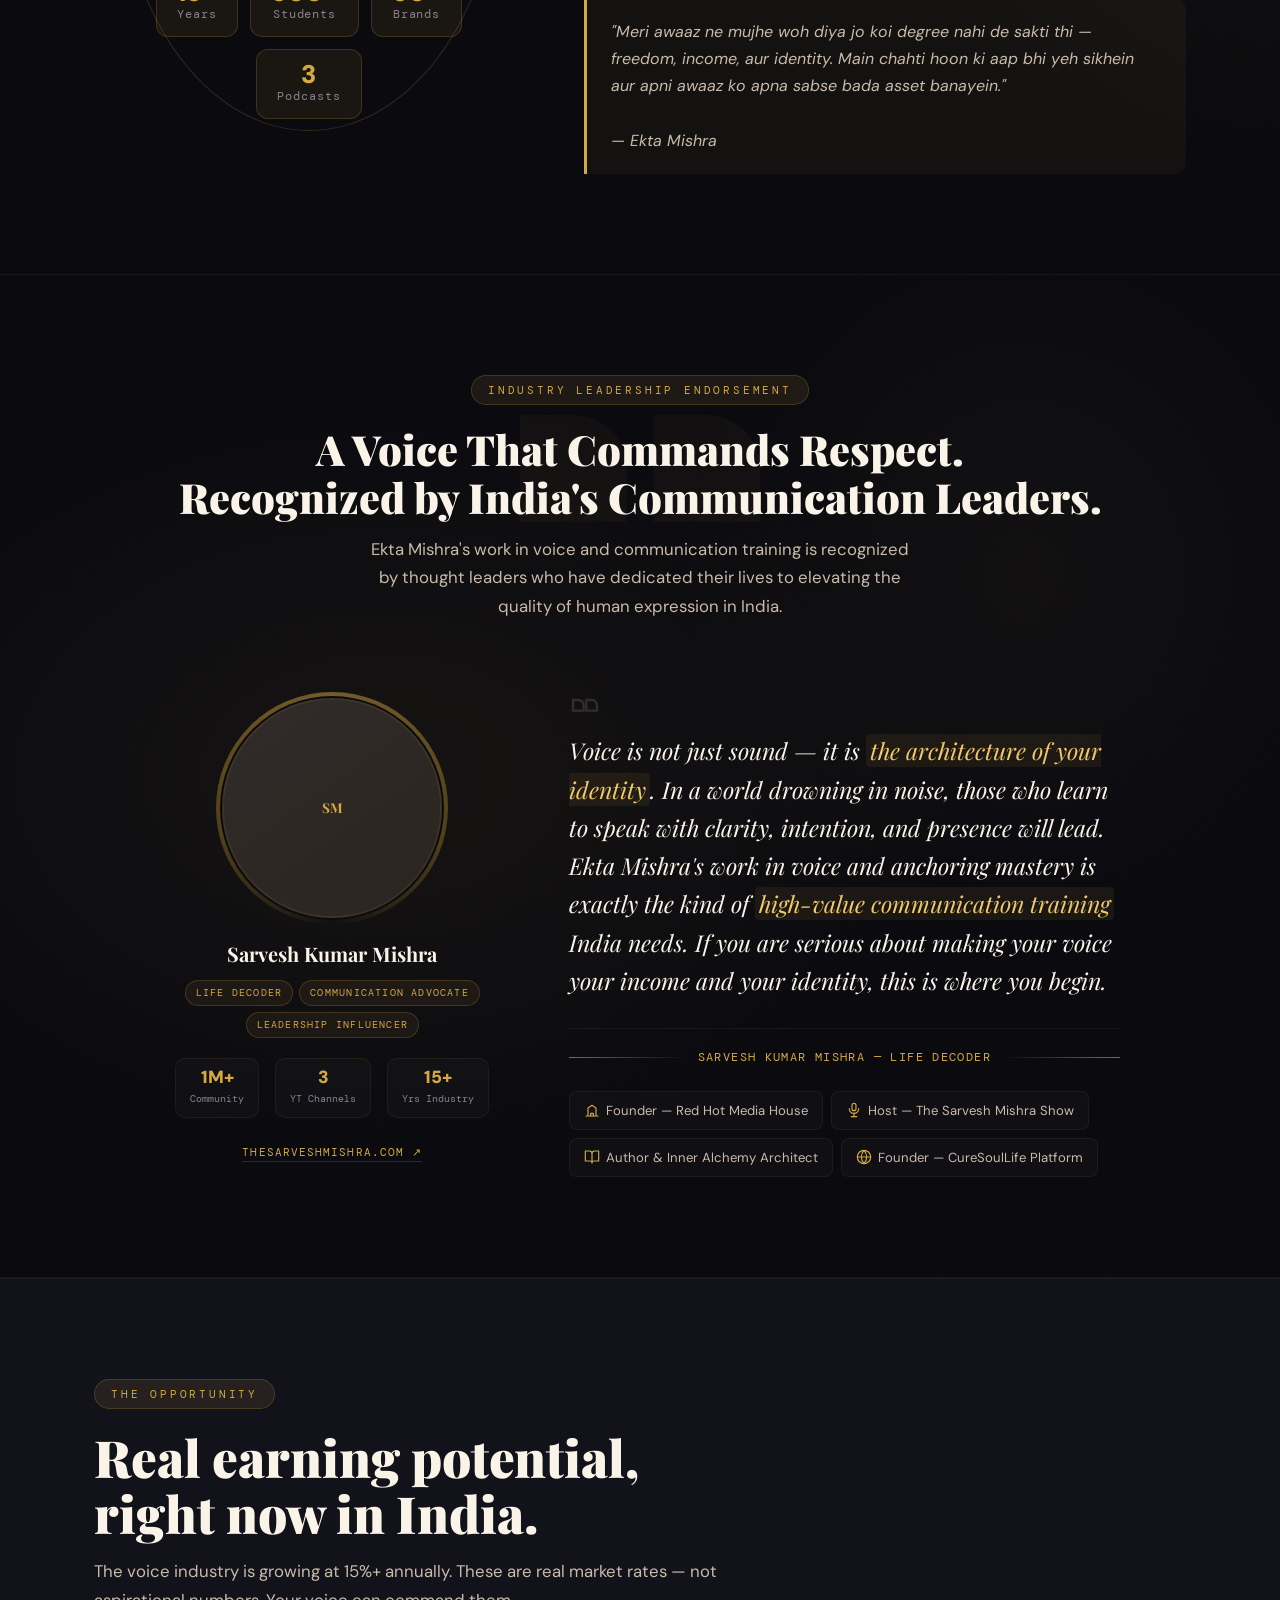
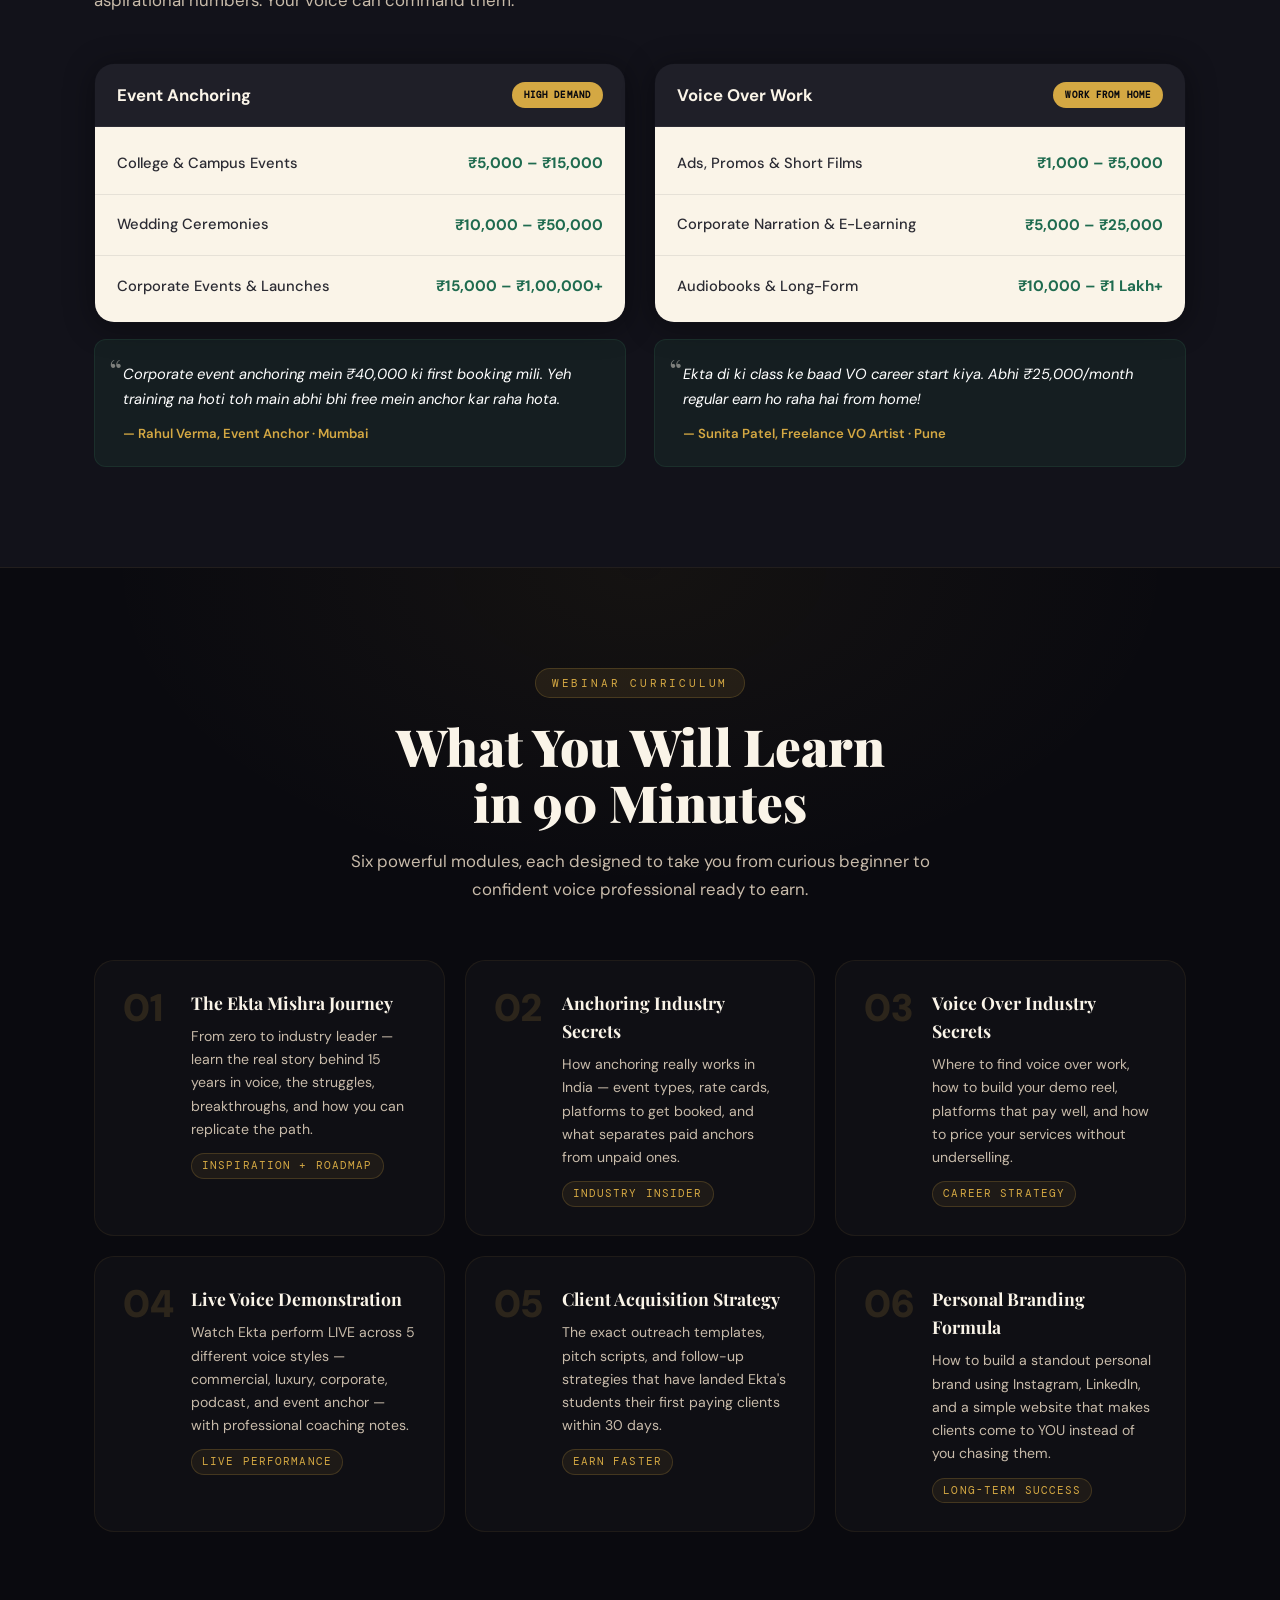
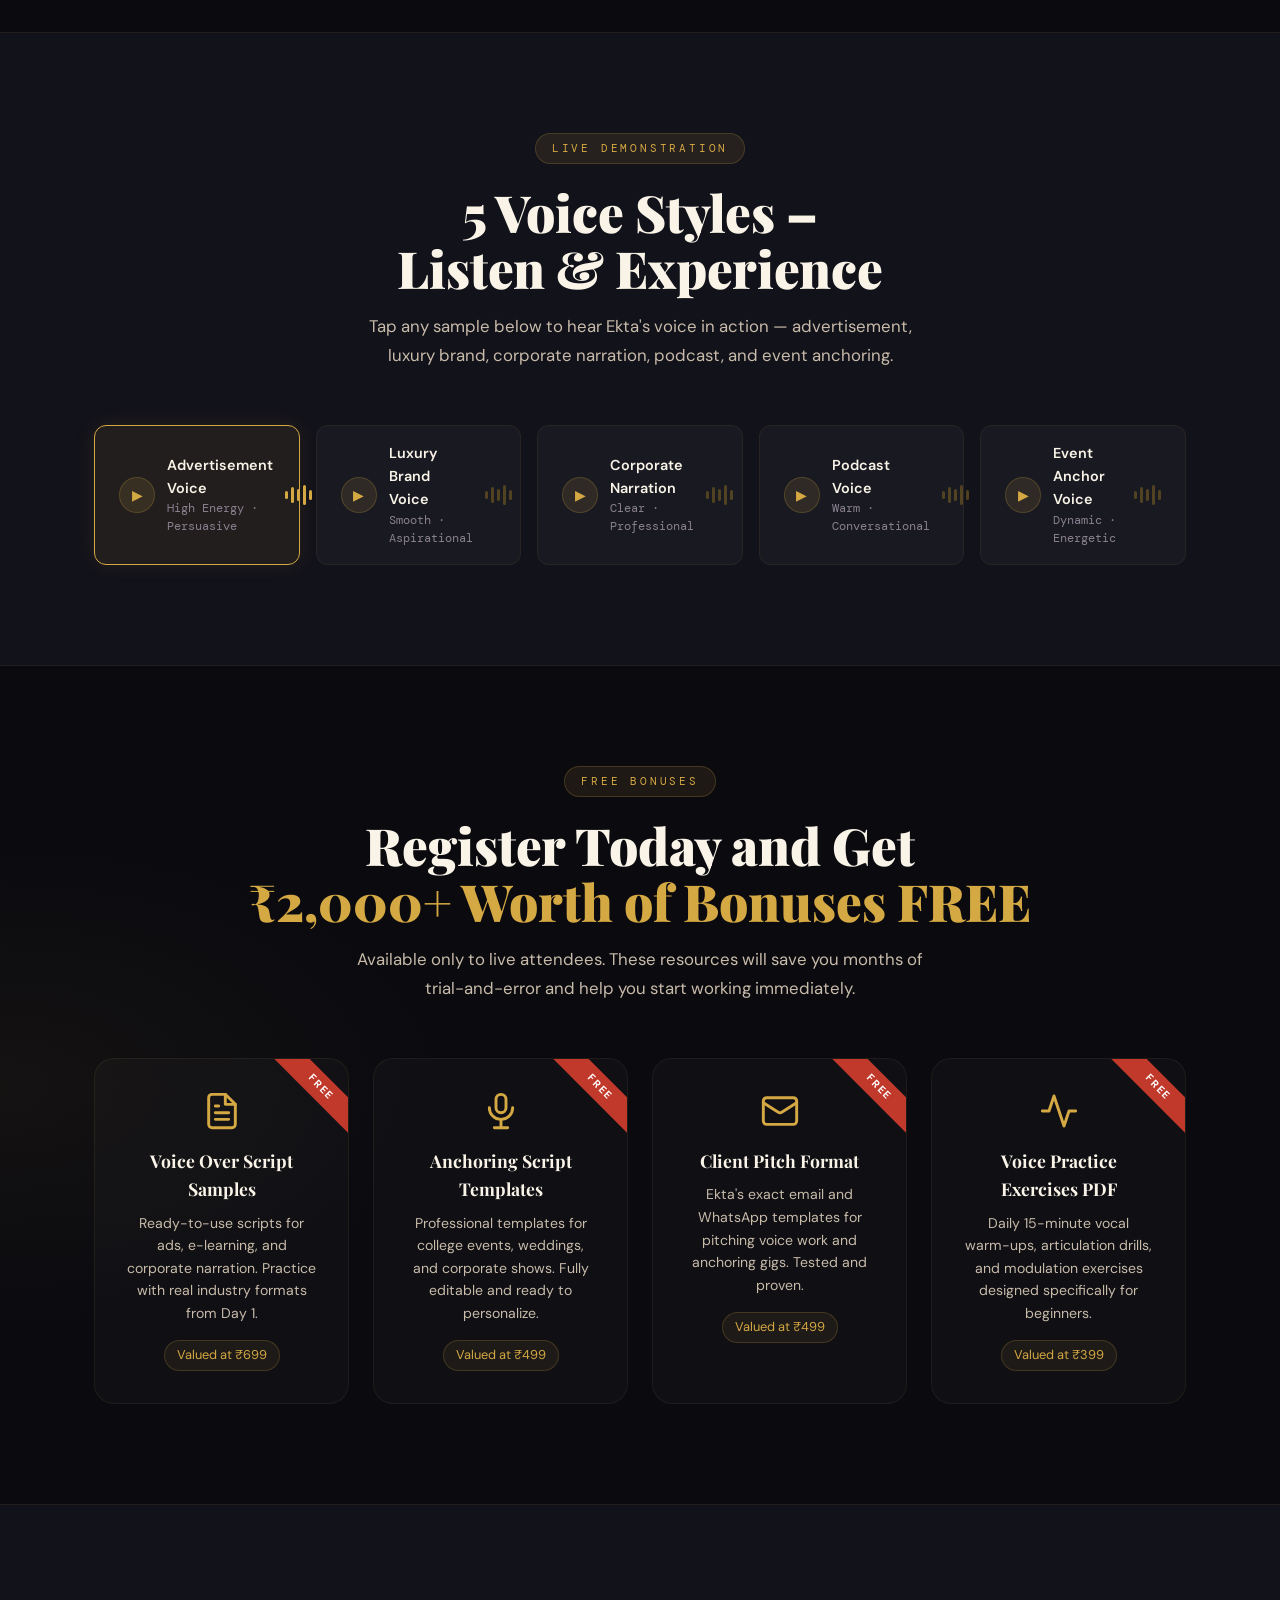
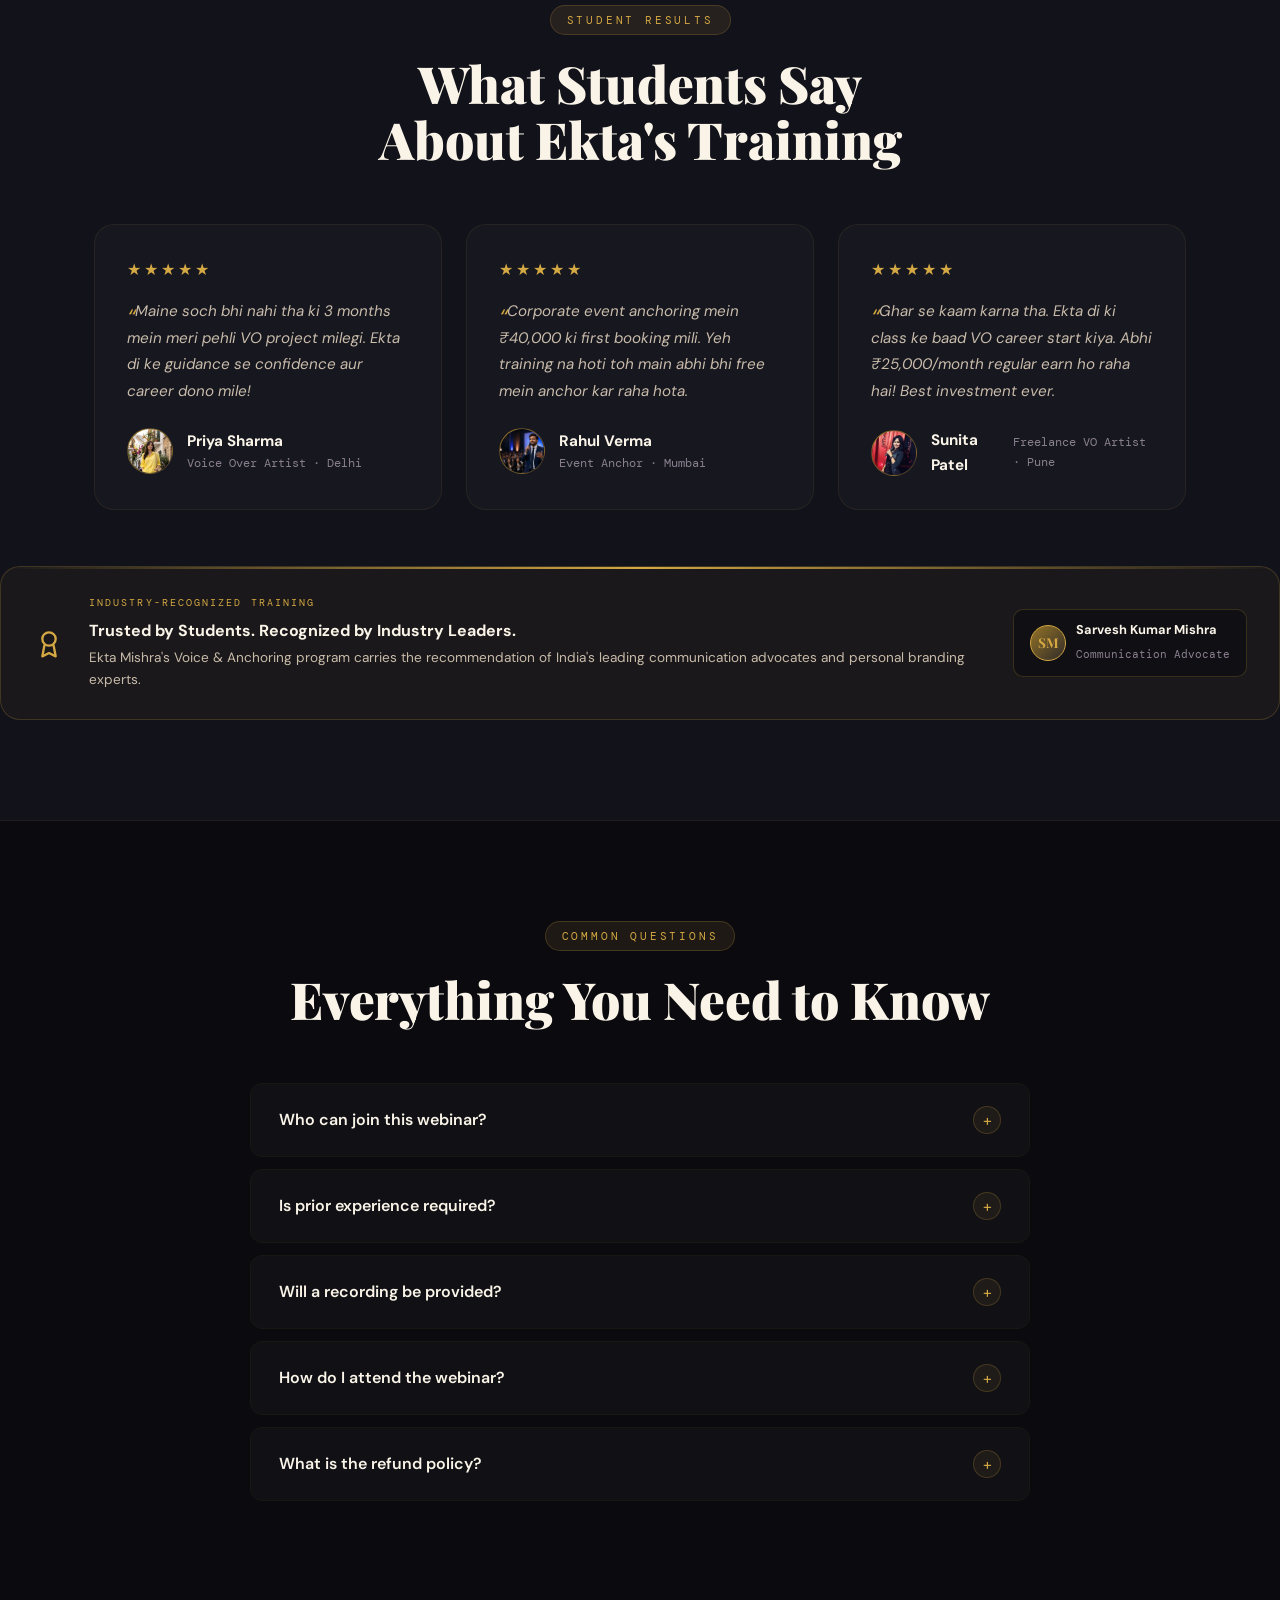
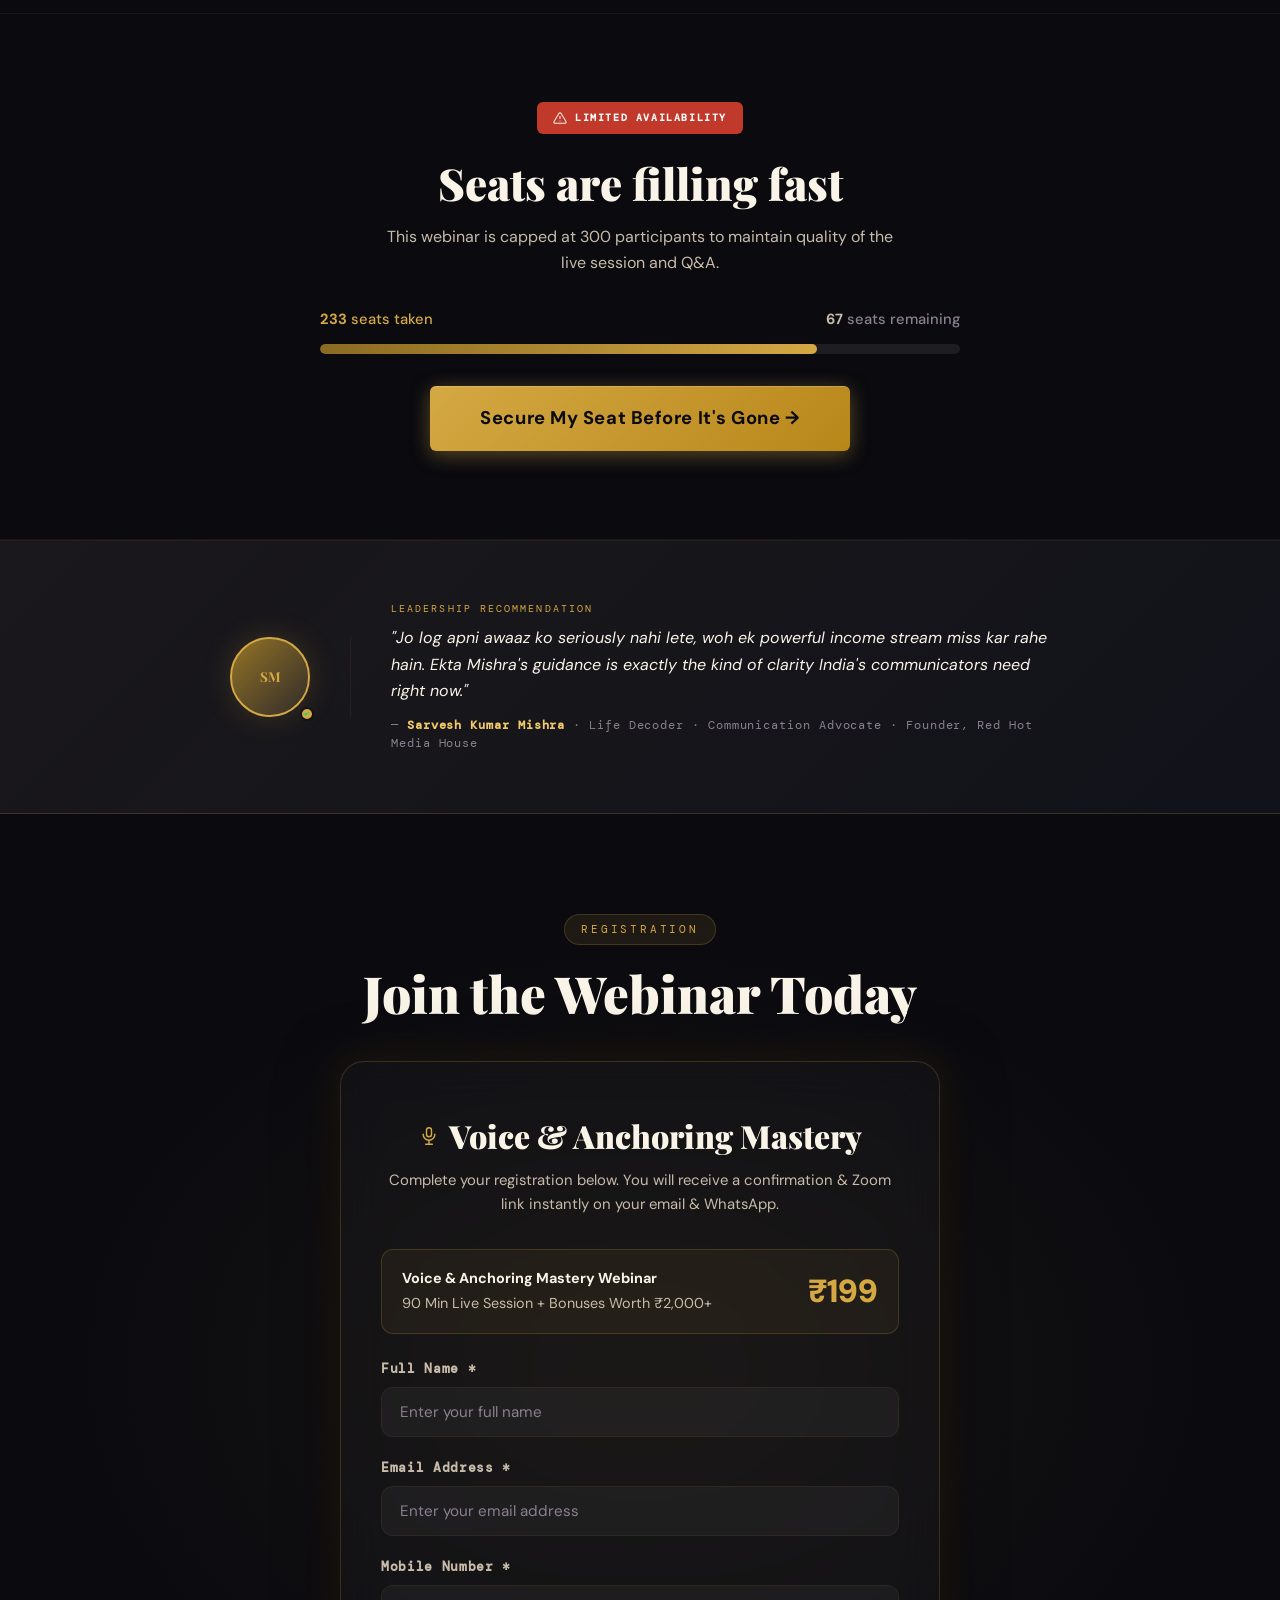
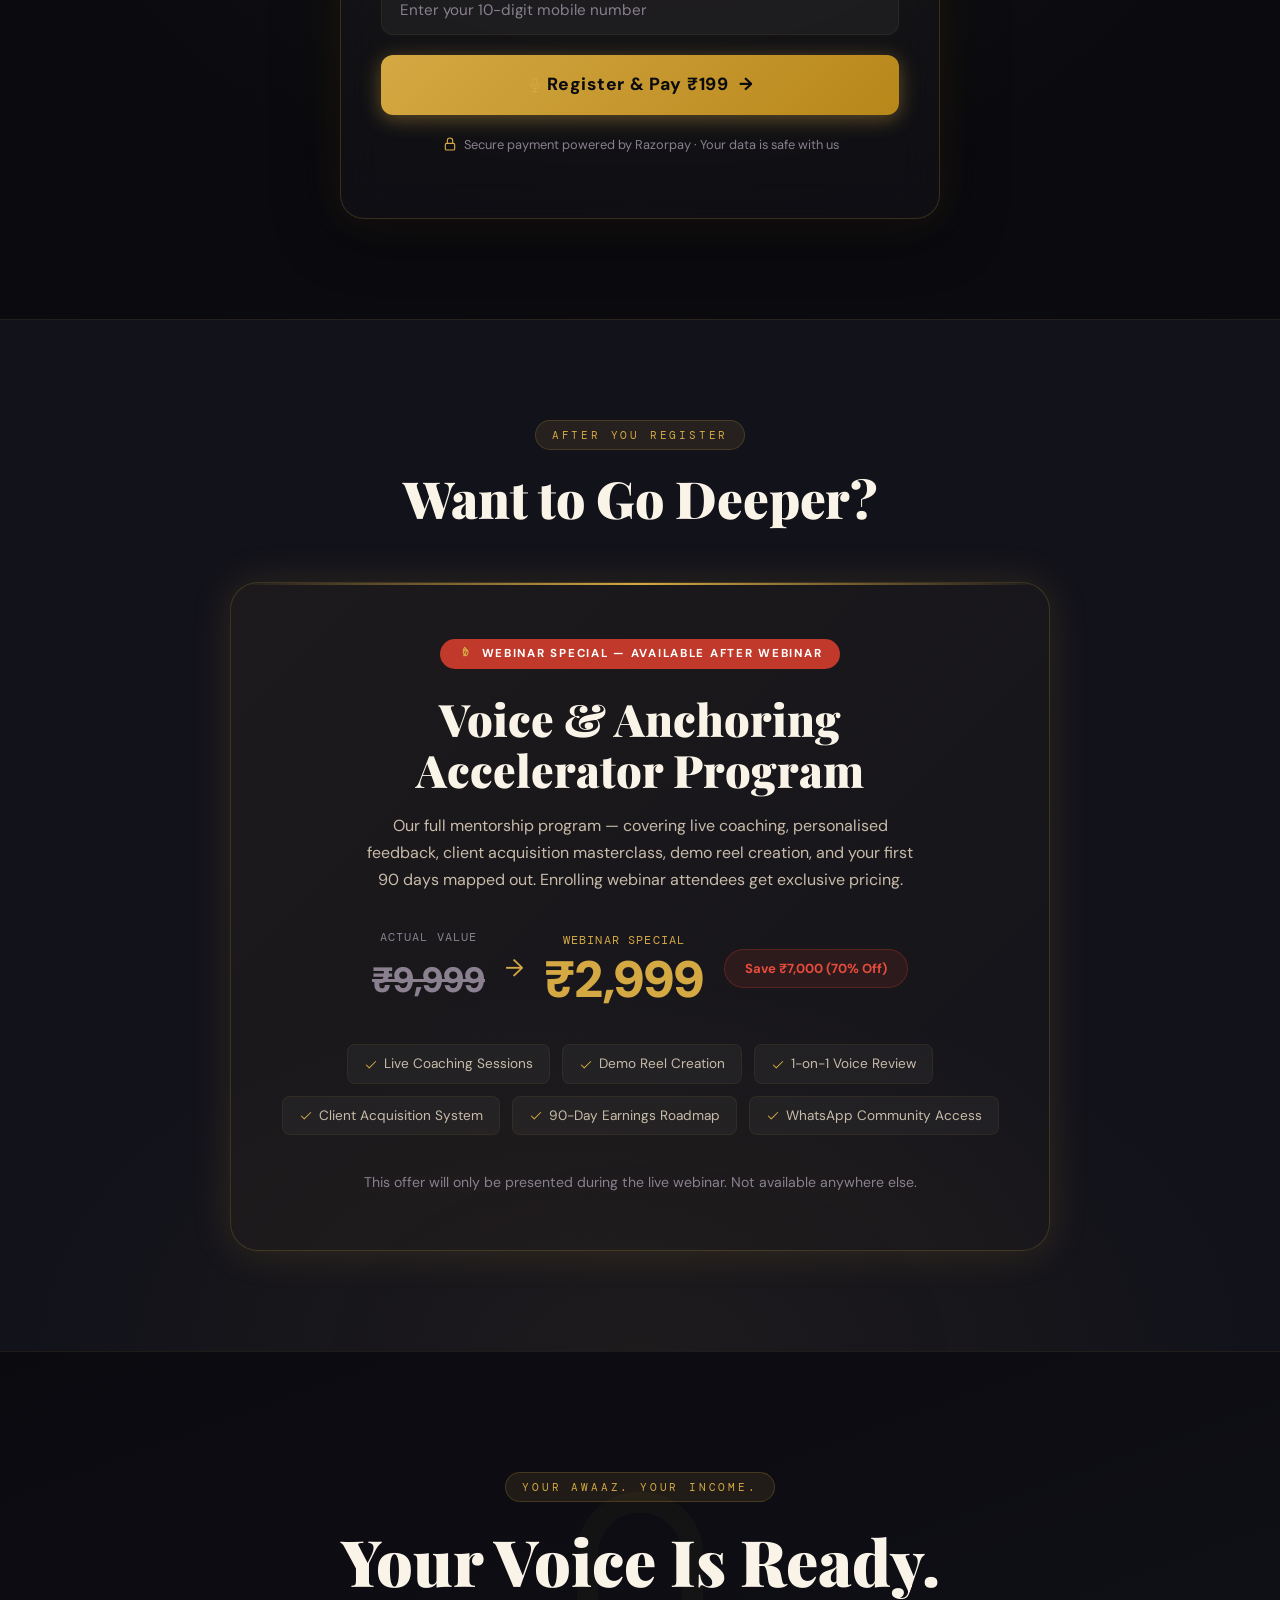
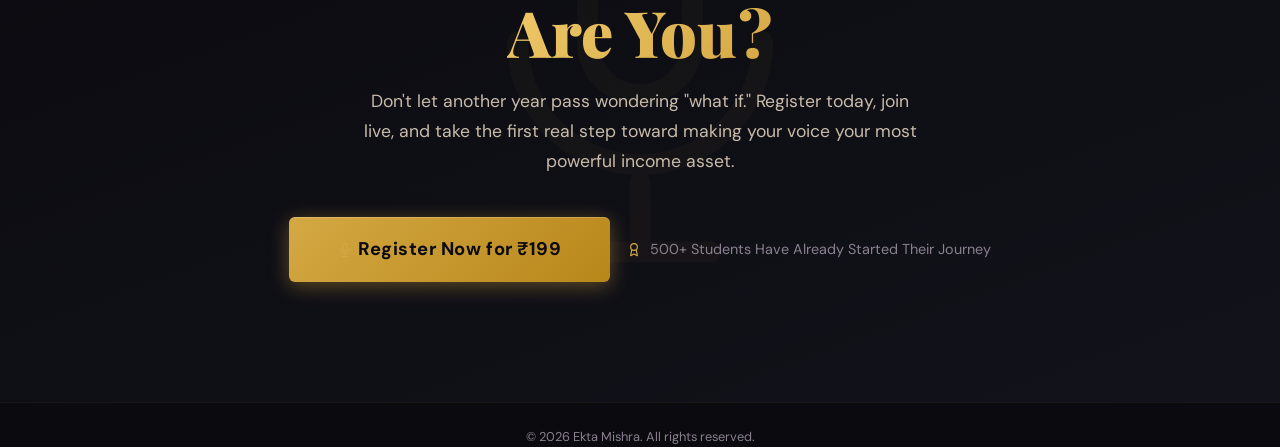
==== commit 54742f9c: "changes done provided" ====
--- a/voice-mastery-webinar/index.html
+++ b/voice-mastery-webinar/index.html
@@ -3,16 +3,16 @@
 <head>
 <meta charset="UTF-8">
 <meta name="viewport" content="width=device-width, initial-scale=1.0, viewport-fit=cover">
-<meta name="description" content="Join Ekta Mishra's Voice & Anchoring Mastery Webinar. Learn Voice Over, Anchoring, Personal Branding & Client Acquisition. Register for just ₹299. Limited seats available!">
-<meta property="og:title" content="Voice & Anchoring Mastery Webinar | Ekta Mishra | ₹299 Only">
-<meta property="og:description" content="Ab Apni Awaaz Se Income Kamao! Live 90-Min Webinar with India's Top Voice & Anchoring Expert. Register Now at ₹299.">
+<meta name="description" content="Join Ekta Mishra's Voice & Anchoring Mastery Webinar. Learn Voice Over, Anchoring, Personal Branding & Client Acquisition. Register for just ₹199. Limited seats available!">
+<meta property="og:title" content="Voice & Anchoring Mastery Webinar | Ekta Mishra | ₹199 Only">
+<meta property="og:description" content="Ab Apni Awaaz Se Income Kamao! Live 90-Min Webinar with India's Top Voice & Anchoring Expert. Register Now at ₹199.">
 <meta property="og:image" content="https://ekta-mam-webinar.vercel.app/images/ekta-mishra-voice-anchoring-expert.png">
 <meta property="og:image:alt" content="Ekta Mishra — Voice & Anchoring Expert and Webinar Host">
 <meta name="twitter:card" content="summary_large_image">
 <meta name="twitter:image" content="https://ekta-mam-webinar.vercel.app/images/ekta-mishra-voice-anchoring-expert.png">
 <meta name="twitter:image:alt" content="Ekta Mishra — Voice & Anchoring Expert and Webinar Host">
 <meta name="keywords" content="voice over webinar, anchoring course, ekta mishra, voice over income, radio jockey, voice career india">
-<title>Voice & Anchoring Mastery Webinar | Ekta Mishra | Register at ₹299</title>
+<title>Voice & Anchoring Mastery Webinar | Ekta Mishra | Register at ₹199</title>
 <link rel="canonical" href="https://ekta-mam-webinar.vercel.app/voice-mastery-webinar/">
 <meta property="og:url" content="https://ekta-mam-webinar.vercel.app/voice-mastery-webinar/">
 <link rel="preload" as="image" href="/images/ekta-mishra-voice-anchoring-expert.png" fetchpriority="high">
@@ -41,7 +41,7 @@
 <!-- ─── STICKY MOBILE CTA (fixed bottom bar on mobile) ─────────────────────── -->
 <div id="sticky-mobile-cta" aria-label="Quick registration">
   <div class="sticky-mobile-price">
-    <div class="sticky-price">₹299</div>
+    <div class="sticky-price">₹199</div>
     <div class="sticky-label">Only</div>
   </div>
   <button type="button" class="sticky-cta-btn" onclick="document.getElementById('register').scrollIntoView({behavior:'smooth'})">
@@ -60,7 +60,7 @@
       </div>
     </div>
     <div class="header-cta-wrap">
-      <span class="header-price">Only ₹299</span>
+      <span class="header-price">Only ₹199</span>
       <a href="#register" class="header-register-btn">Register Now</a>
     </div>
   </div>
@@ -123,7 +123,7 @@
         </div>
 
         <div class="hero-price-row reveal reveal-delay-3">
-          <div class="price-tag">₹299</div>
+          <div class="price-tag">₹199</div>
           <div>
             <div class="price-original">₹1,999</div>
             <div class="price-save">85% OFF</div>
@@ -132,7 +132,7 @@
 
         <div class="hero-cta-wrap reveal reveal-delay-4">
           <a href="#register" class="btn-primary btn-lg">
-            <span><span class="ui-icon ui-icon--sm" data-icon="icon-mic"></span> Register Now for ₹299</span>
+            <span><span class="ui-icon ui-icon--sm" data-icon="icon-mic"></span> Register Now for ₹199</span>
           </a>
           <a href="#learn" class="btn-ghost">
             <span>See What You'll Learn</span>
@@ -168,8 +168,8 @@
               src="/images/ekta-mishra-voice-anchoring-expert.png"
               alt="Ekta Mishra — Voice & Anchoring Expert, Co-Founder of Red Hot Media House"
               title="Ekta Mishra — Voice & Anchoring Mastery Webinar Host"
-              width="380"
-              height="380"
+              width="360"
+              height="450"
               loading="eager"
               fetchpriority="high"
               decoding="async"
@@ -193,111 +193,6 @@
             <div class="fb-value">₹1L+</div>
             <div class="fb-label">Earned/Month</div>
           </div>
-        </div>
-      </div>
-
-    </div>
-  </div>
-</section>
-
-<!-- ─── SARVESH PLACEMENT #2: PRIMARY ENDORSEMENT SECTION ─────────────────── -->
-<section id="endorsement">
-  <div class="container">
-
-    <div class="endorsement-section-top reveal">
-      <div class="section-label">Industry Leadership Endorsement</div>
-      <h2 class="endorsement-headline">
-        A Voice That Commands Respect.<br>
-        <span class="accent-line">Recognized by India's Communication Leaders.</span>
-      </h2>
-      <p class="section-sub" style="margin:0 auto;max-width:560px;">
-        Ekta Mishra's work in voice and communication training is recognized by thought leaders who have dedicated their lives to elevating the quality of human expression in India.
-      </p>
-    </div>
-
-    <div class="endorsement-grid reveal reveal-delay-1">
-
-      <div class="endorsement-persona">
-        <div class="endorsement-img-ring">
-          <div class="endorsement-photo">
-            <img src="https://www.thesarveshmishra.com/images/sarvesh-mishra.jpg"
-                 alt="Sarvesh Kumar Mishra — Life Decoder & Communication Advocate"
-                 onerror="this.style.display='none';this.parentElement.innerHTML='<span class=\'avatar-fallback\'>SM</span>'">
-          </div>
-        </div>
-
-        <div class="endorsement-name">Sarvesh Kumar Mishra</div>
-
-        <div class="endorsement-role-tags">
-          <span class="endorsement-role-tag">Life Decoder</span>
-          <span class="endorsement-role-tag">Communication Advocate</span>
-          <span class="endorsement-role-tag">Leadership Influencer</span>
-        </div>
-
-        <div class="endorsement-stats">
-          <div class="endr-stat">
-            <span class="endr-stat-num">1M+</span>
-            <span class="endr-stat-lbl">Community</span>
-          </div>
-          <div class="endr-stat">
-            <span class="endr-stat-num">3</span>
-            <span class="endr-stat-lbl">YT Channels</span>
-          </div>
-          <div class="endr-stat">
-            <span class="endr-stat-num">15+</span>
-            <span class="endr-stat-lbl">Yrs Industry</span>
-          </div>
-        </div>
-
-        <div class="endorsement-website-link">
-          <a href="https://www.thesarveshmishra.com/" target="_blank" rel="noopener">thesarveshmishra.com ↗</a>
-        </div>
-      </div>
-
-      <div class="endorsement-content">
-        <span class="endorsement-quote-mark ui-icon ui-icon--xl ui-icon--muted" data-icon="icon-quote"></span>
-
-        <p class="endorsement-quote">
-          Voice is not just sound — it is <span class="endorsement-quote-hi">the architecture of your identity</span>.
-          In a world drowning in noise, those who learn to speak with clarity, intention, and presence will lead.
-          Ekta Mishra's work in voice and anchoring mastery is exactly the kind of
-          <span class="endorsement-quote-hi">high-value communication training</span>
-          India needs. If you are serious about making your voice your income and your identity,
-          this is where you begin.
-        </p>
-
-        <div class="endorsement-attribution">
-          <div class="endorsement-attr-line"></div>
-          <div class="endorsement-attr-text">Sarvesh Kumar Mishra — Life Decoder</div>
-          <div class="endorsement-attr-line endorsement-attr-line--flip"></div>
-        </div>
-
-        <div class="endorsement-context-chips">
-          <div class="endorsement-chip">
-            <span class="chip-icon ui-icon ui-icon--sm" data-icon="icon-landmark"></span>
-            <span>Founder — Red Hot Media House</span>
-          </div>
-          <div class="endorsement-chip">
-            <span class="chip-icon ui-icon ui-icon--sm" data-icon="icon-mic"></span>
-            <span>Host — The Sarvesh Mishra Show</span>
-          </div>
-          <div class="endorsement-chip">
-            <span class="chip-icon ui-icon ui-icon--sm" data-icon="icon-book-open"></span>
-            <span>Author &amp; Inner Alchemy Architect</span>
-          </div>
-          <div class="endorsement-chip">
-            <span class="chip-icon ui-icon ui-icon--sm" data-icon="icon-globe"></span>
-            <span>Founder — CureSoulLife Platform</span>
-          </div>
-        </div>
-
-        <div class="endorsement-cta-box">
-          <p class="endorsement-cta-text">
-            Recognized by industry leaders. Trusted by 500+ students. Delivered by <strong>Ekta Mishra</strong> — India's Most Trusted Voice &amp; Anchoring Expert.
-          </p>
-          <a href="#register" class="btn-primary">
-            <span><span class="ui-icon ui-icon--sm" data-icon="icon-mic"></span> Register for ₹299 — Industry-Recommended</span>
-          </a>
         </div>
       </div>
 
@@ -457,75 +352,166 @@
   </div>
 </section>
 
-<!-- ─── ANCHORING INCOME ───────────────────────────────────────────────────── -->
-<section class="income-section" id="anchoring-income" style="padding:100px 0;background:var(--ink-2);border-top:1px solid var(--border-2);">
-  <div class="container">
-    <div class="text-center reveal">
-      <div class="section-label">Anchoring Industry</div>
-      <h2 class="section-title">Real Earning Potential<br><span class="gold">as an Event Anchor</span></h2>
-      <p class="section-sub">Events happen every day across India. Your voice can be at every one of them — and get paid well for it.</p>
-    </div>
-    <div class="income-cards">
-      <div class="income-card reveal reveal-delay-1">
-        <div class="card-icon"><span class="ui-icon ui-icon--2xl ui-icon--animated" data-icon="icon-graduation"></span></div>
-        <div class="income-card-type">Anchoring</div>
-        <div class="income-card-title">College Events</div>
-        <div class="income-range">₹5,000 – ₹15,000</div>
-        <div class="income-per">per event</div>
-        <div class="income-bar"><div class="income-bar-fill" style="width:30%"></div></div>
-      </div>
-      <div class="income-card reveal reveal-delay-2">
-        <div class="card-icon"><span class="ui-icon ui-icon--2xl ui-icon--animated" data-icon="icon-ring"></span></div>
-        <div class="income-card-type">Anchoring</div>
-        <div class="income-card-title">Wedding Events</div>
-        <div class="income-range">₹10,000 – ₹50,000</div>
-        <div class="income-per">per event</div>
-        <div class="income-bar"><div class="income-bar-fill" style="width:55%"></div></div>
-      </div>
-      <div class="income-card reveal reveal-delay-3">
-        <div class="card-icon"><span class="ui-icon ui-icon--2xl ui-icon--animated" data-icon="icon-building"></span></div>
-        <div class="income-card-type">Anchoring</div>
-        <div class="income-card-title">Corporate Events</div>
-        <div class="income-range">₹15,000 – ₹1,00,000+</div>
-        <div class="income-per">per event</div>
-        <div class="income-bar"><div class="income-bar-fill" style="width:85%"></div></div>
-      </div>
-    </div>
-  </div>
-</section>
-
-<!-- ─── VOICE OVER INCOME ──────────────────────────────────────────────────── -->
-<section class="income-section" id="vo-income" style="padding:100px 0;background:var(--ink);border-top:1px solid var(--border-2);">
-  <div class="container">
-    <div class="text-center reveal">
-      <div class="section-label">Voice Over Industry</div>
-      <h2 class="section-title">Voice Over Earnings:<br><span class="gold">Work From Home</span></h2>
-      <p class="section-sub">The voice over industry in India is growing at 15%+ per year. You don't need a studio — just a good mic and great training.</p>
-    </div>
-    <div class="income-cards">
-      <div class="income-card reveal reveal-delay-1">
-        <div class="card-icon"><span class="ui-icon ui-icon--2xl ui-icon--animated" data-icon="icon-megaphone"></span></div>
-        <div class="income-card-type">Voice Over</div>
-        <div class="income-card-title">Small Ads & Promos</div>
-        <div class="income-range">₹1,000 – ₹5,000</div>
-        <div class="income-per">per project</div>
-        <div class="income-bar"><div class="income-bar-fill" style="width:20%"></div></div>
-      </div>
-      <div class="income-card reveal reveal-delay-2">
-        <div class="card-icon"><span class="ui-icon ui-icon--2xl ui-icon--animated" data-icon="icon-film"></span></div>
-        <div class="income-card-type">Voice Over</div>
-        <div class="income-card-title">Corporate VO</div>
-        <div class="income-range">₹5,000 – ₹25,000</div>
-        <div class="income-per">per project</div>
-        <div class="income-bar"><div class="income-bar-fill" style="width:50%"></div></div>
-      </div>
-      <div class="income-card reveal reveal-delay-3">
-        <div class="card-icon"><span class="ui-icon ui-icon--2xl ui-icon--animated" data-icon="icon-book"></span></div>
-        <div class="income-card-type">Voice Over</div>
-        <div class="income-card-title">Audiobooks</div>
-        <div class="income-range">₹10,000 – ₹1 Lakh+</div>
-        <div class="income-per">per project</div>
-        <div class="income-bar"><div class="income-bar-fill" style="width:90%"></div></div>
+<!-- ─── SARVESH PLACEMENT #2: PRIMARY ENDORSEMENT SECTION ─────────────────── -->
+<section id="endorsement">
+  <div class="container">
+
+    <div class="endorsement-section-top reveal">
+      <div class="section-label">Industry Leadership Endorsement</div>
+      <h2 class="endorsement-headline">
+        A Voice That Commands Respect.<br>
+        <span class="accent-line">Recognized by India's Communication Leaders.</span>
+      </h2>
+      <p class="section-sub" style="margin:0 auto;max-width:560px;">
+        Ekta Mishra's work in voice and communication training is recognized by thought leaders who have dedicated their lives to elevating the quality of human expression in India.
+      </p>
+    </div>
+
+    <div class="endorsement-grid reveal reveal-delay-1">
+
+      <div class="endorsement-persona">
+        <div class="endorsement-img-ring">
+          <div class="endorsement-photo">
+            <img src="https://www.thesarveshmishra.com/images/sarvesh-mishra.jpg"
+                 alt="Sarvesh Kumar Mishra — Life Decoder & Communication Advocate"
+                 onerror="this.style.display='none';this.parentElement.innerHTML='<span class=\'avatar-fallback\'>SM</span>'">
+          </div>
+        </div>
+
+        <div class="endorsement-name">Sarvesh Kumar Mishra</div>
+
+        <div class="endorsement-role-tags">
+          <span class="endorsement-role-tag">Life Decoder</span>
+          <span class="endorsement-role-tag">Communication Advocate</span>
+          <span class="endorsement-role-tag">Leadership Influencer</span>
+        </div>
+
+        <div class="endorsement-stats">
+          <div class="endr-stat">
+            <span class="endr-stat-num">1M+</span>
+            <span class="endr-stat-lbl">Community</span>
+          </div>
+          <div class="endr-stat">
+            <span class="endr-stat-num">3</span>
+            <span class="endr-stat-lbl">YT Channels</span>
+          </div>
+          <div class="endr-stat">
+            <span class="endr-stat-num">15+</span>
+            <span class="endr-stat-lbl">Yrs Industry</span>
+          </div>
+        </div>
+
+        <div class="endorsement-website-link">
+          <a href="https://www.thesarveshmishra.com/" target="_blank" rel="noopener">thesarveshmishra.com ↗</a>
+        </div>
+      </div>
+
+      <div class="endorsement-content">
+        <span class="endorsement-quote-mark ui-icon ui-icon--xl ui-icon--muted" data-icon="icon-quote"></span>
+
+        <p class="endorsement-quote">
+          Voice is not just sound — it is <span class="endorsement-quote-hi">the architecture of your identity</span>.
+          In a world drowning in noise, those who learn to speak with clarity, intention, and presence will lead.
+          Ekta Mishra's work in voice and anchoring mastery is exactly the kind of
+          <span class="endorsement-quote-hi">high-value communication training</span>
+          India needs. If you are serious about making your voice your income and your identity,
+          this is where you begin.
+        </p>
+
+        <div class="endorsement-attribution">
+          <div class="endorsement-attr-line"></div>
+          <div class="endorsement-attr-text">Sarvesh Kumar Mishra — Life Decoder</div>
+          <div class="endorsement-attr-line endorsement-attr-line--flip"></div>
+        </div>
+
+        <div class="endorsement-context-chips">
+          <div class="endorsement-chip">
+            <span class="chip-icon ui-icon ui-icon--sm" data-icon="icon-landmark"></span>
+            <span>Founder — Red Hot Media House</span>
+          </div>
+          <div class="endorsement-chip">
+            <span class="chip-icon ui-icon ui-icon--sm" data-icon="icon-mic"></span>
+            <span>Host — The Sarvesh Mishra Show</span>
+          </div>
+          <div class="endorsement-chip">
+            <span class="chip-icon ui-icon ui-icon--sm" data-icon="icon-book-open"></span>
+            <span>Author &amp; Inner Alchemy Architect</span>
+          </div>
+          <div class="endorsement-chip">
+            <span class="chip-icon ui-icon ui-icon--sm" data-icon="icon-globe"></span>
+            <span>Founder — CureSoulLife Platform</span>
+          </div>
+        </div>
+      </div>
+
+    </div>
+  </div>
+</section>
+
+<!-- ─── THE OPPORTUNITY (Anchoring + Voice Over) ───────────────────────────── -->
+<section id="opportunity" class="opportunity-section">
+  <div class="container">
+    <div class="opportunity-header reveal">
+      <div class="section-label">The Opportunity</div>
+      <h2 class="section-title">Real earning potential,<br>right now in India.</h2>
+      <p class="section-sub">The voice industry is growing at 15%+ annually. These are real market rates — not aspirational numbers. Your voice can command them.</p>
+    </div>
+
+    <div class="opportunity-grid">
+      <div class="opportunity-col reveal reveal-delay-1">
+        <div class="opportunity-card">
+          <div class="opportunity-card-head">
+            <h3>Event Anchoring</h3>
+            <span class="opportunity-badge">High Demand</span>
+          </div>
+          <div class="opportunity-card-body">
+            <div class="opportunity-row">
+              <span class="opportunity-label">College &amp; Campus Events</span>
+              <span class="opportunity-price">₹5,000 – ₹15,000</span>
+            </div>
+            <div class="opportunity-row">
+              <span class="opportunity-label">Wedding Ceremonies</span>
+              <span class="opportunity-price">₹10,000 – ₹50,000</span>
+            </div>
+            <div class="opportunity-row">
+              <span class="opportunity-label">Corporate Events &amp; Launches</span>
+              <span class="opportunity-price">₹15,000 – ₹1,00,000+</span>
+            </div>
+          </div>
+        </div>
+        <blockquote class="opportunity-quote">
+          <span class="opportunity-quote-mark" aria-hidden="true">“</span>
+          <p>Corporate event anchoring mein ₹40,000 ki first booking mili. Yeh training na hoti toh main abhi bhi free mein anchor kar raha hota.</p>
+          <cite>— Rahul Verma, Event Anchor · Mumbai</cite>
+        </blockquote>
+      </div>
+
+      <div class="opportunity-col reveal reveal-delay-2">
+        <div class="opportunity-card">
+          <div class="opportunity-card-head">
+            <h3>Voice Over Work</h3>
+            <span class="opportunity-badge">Work From Home</span>
+          </div>
+          <div class="opportunity-card-body">
+            <div class="opportunity-row">
+              <span class="opportunity-label">Ads, Promos &amp; Short Films</span>
+              <span class="opportunity-price">₹1,000 – ₹5,000</span>
+            </div>
+            <div class="opportunity-row">
+              <span class="opportunity-label">Corporate Narration &amp; E-Learning</span>
+              <span class="opportunity-price">₹5,000 – ₹25,000</span>
+            </div>
+            <div class="opportunity-row">
+              <span class="opportunity-label">Audiobooks &amp; Long-Form</span>
+              <span class="opportunity-price">₹10,000 – ₹1 Lakh+</span>
+            </div>
+          </div>
+        </div>
+        <blockquote class="opportunity-quote">
+          <span class="opportunity-quote-mark" aria-hidden="true">“</span>
+          <p>Ekta di ki class ke baad VO career start kiya. Abhi ₹25,000/month regular earn ho raha hai from home!</p>
+          <cite>— Sunita Patel, Freelance VO Artist · Pune</cite>
+        </blockquote>
       </div>
     </div>
   </div>
@@ -805,7 +791,7 @@
           <span class="faq-toggle">+</span>
         </div>
         <div class="faq-a">
-          <p class="faq-answer">After registering and completing your ₹299 payment, you will receive a confirmation email with a Zoom link. On the day of the webinar, simply click the link to join. Make sure to use headphones for the best audio experience!</p>
+          <p class="faq-answer">After registering and completing your ₹199 payment, you will receive a confirmation email with a Zoom link. On the day of the webinar, simply click the link to join. Make sure to use headphones for the best audio experience!</p>
         </div>
       </div>
       <div class="faq-item">
@@ -825,27 +811,25 @@
 <section id="urgency">
   <div class="container">
     <div class="urgency-inner reveal">
-      <div class="section-label urgency-label"><span class="ui-icon ui-icon--sm ui-icon--red" data-icon="icon-alert"></span> Limited Availability</div>
-      <h2 class="section-title">Seats Are Filling Fast!</h2>
-      <div class="urgency-scarcity">
-        <span class="blink">●</span>
-        Only 67 seats remaining out of 300 total
-      </div>
-      <div class="seats-counter">
-        <div class="seats-taken">
-          <span class="seats-num">233</span>
-          <div class="seats-lbl">Seats Taken</div>
-        </div>
-        <div style="font-size:2rem;color:var(--text-muted);">/</div>
-        <div class="seats-left">
-          <span class="seats-num">67</span>
-          <div class="seats-lbl">Seats Left</div>
-        </div>
-      </div>
-      <div class="seats-bar"><div class="seats-bar-fill"></div></div>
-      <p style="font-size:0.9rem;color:var(--text-muted);margin-bottom:24px;">At this rate, seats will close before the webinar date. Don't miss out.</p>
-      <a href="#register" class="btn-primary btn-lg">
-        <span><span class="ui-icon ui-icon--sm" data-icon="icon-lock"></span> Secure Your Seat for ₹299</span>
+      <div class="urgency-badge">
+        <span class="ui-icon ui-icon--xs ui-icon--cream" data-icon="icon-alert"></span>
+        Limited Availability
+      </div>
+      <h2 class="urgency-title">Seats are filling fast</h2>
+      <p class="urgency-desc">This webinar is capped at 300 participants to maintain quality of the live session and Q&amp;A.</p>
+
+      <div class="seats-progress-wrap">
+        <div class="seats-progress-labels">
+          <span class="seats-taken-label"><strong>233</strong> seats taken</span>
+          <span class="seats-left-label"><strong>67</strong> seats remaining</span>
+        </div>
+        <div class="seats-bar" role="progressbar" aria-valuenow="233" aria-valuemin="0" aria-valuemax="300" aria-label="Webinar seats filled">
+          <div class="seats-bar-fill"></div>
+        </div>
+      </div>
+
+      <a href="#register" class="btn-primary btn-lg urgency-cta">
+        <span>Secure My Seat Before It's Gone →</span>
       </a>
     </div>
   </div>
@@ -894,7 +878,7 @@
           <strong>Voice & Anchoring Mastery Webinar</strong>
           90 Min Live Session + Bonuses Worth ₹2,000+
         </div>
-        <div class="rps-price">₹299</div>
+        <div class="rps-price">₹199</div>
       </div>
 
       <form id="registration-form" novalidate>
@@ -914,7 +898,7 @@
           <div class="form-error" id="mobile-error">Please enter a valid 10-digit mobile number.</div>
         </div>
         <button type="submit" class="btn-submit">
-          <span><span class="ui-icon ui-icon--sm" data-icon="icon-mic"></span> Register & Pay ₹299</span>
+          <span><span class="ui-icon ui-icon--sm" data-icon="icon-mic"></span> Register & Pay ₹199</span>
           <span>→</span>
         </button>
       </form>
@@ -981,7 +965,7 @@
       <p class="final-sub">Don't let another year pass wondering "what if." Register today, join live, and take the first real step toward making your voice your most powerful income asset.</p>
       <div class="final-cta-wrap">
         <a href="#register" class="btn-primary btn-lg">
-            <span><span class="ui-icon ui-icon--sm" data-icon="icon-mic"></span> Register Now for ₹299</span>
+            <span><span class="ui-icon ui-icon--sm" data-icon="icon-mic"></span> Register Now for ₹199</span>
         </a>
         <div style="display:flex;align-items:center;gap:8px;color:var(--text-muted);font-size:0.9rem;">
           <span class="ui-icon ui-icon--sm" data-icon="icon-medal"></span> 500+ Students Have Already Started Their Journey
--- a/css/style.css
+++ b/css/style.css
@@ -309,7 +309,33 @@
   }
   .hero-content { width: 100%; }
   @media(min-width:900px) {
-    .hero-grid { grid-template-columns: 1.15fr 1fr; gap: 80px; }
+    .hero-grid {
+      grid-template-columns: 1fr 1.05fr;
+      gap: 56px;
+      align-items: stretch;
+    }
+    .hero-content {
+      display: flex;
+      flex-direction: column;
+      justify-content: center;
+    }
+    .hero-visual {
+      align-items: stretch;
+      justify-content: center;
+      min-height: 100%;
+    }
+    .host-image-wrap {
+      width: 100%;
+      max-width: none;
+      height: 100%;
+      min-height: 100%;
+      margin: 0;
+    }
+    .host-img-placeholder {
+      height: 100%;
+      min-height: 560px;
+      aspect-ratio: auto;
+    }
   }
   .hero-badge {
     display: inline-flex; align-items: center; gap: 8px;
@@ -453,27 +479,37 @@
   /* Hero Visual */
   .hero-visual {
     position: relative;
-    display: flex; align-items: center; justify-content: center;
+    display: flex;
+    align-items: center;
+    justify-content: center;
+    width: 100%;
   }
   .host-image-wrap {
     position: relative;
-    width: min(380px, 85vw);
+    width: min(420px, 92vw);
     max-width: 100%;
     margin: 0 auto;
   }
   .host-img-placeholder {
     width: 100%;
-    aspect-ratio: 1;
+    aspect-ratio: 4 / 5;
+    min-height: 420px;
     margin: 0;
     padding: 0;
-    border-radius: 50%;
-    border: 2px solid var(--border);
+    border-radius: var(--radius-lg);
+    border: 1px solid var(--border);
     overflow: hidden;
     position: relative;
     box-shadow: var(--shadow-lg), var(--glow-strong);
     background: var(--ink-3);
   }
-  .host-photo,
+  .host-photo {
+    width: 100%;
+    height: 100%;
+    object-fit: cover;
+    object-position: center top;
+    display: block;
+  }
   .mentor-photo {
     width: 100%;
     height: 100%;
@@ -515,9 +551,9 @@
     box-shadow: var(--shadow);
     animation: float-anim 3s ease-in-out infinite;
   }
-  .float-badge.fb-1 { top: 10%; right: -20px; animation-delay: 0s; }
-  .float-badge.fb-2 { bottom: 20%; left: -24px; animation-delay: 1.5s; }
-  .float-badge.fb-3 { top: 45%; right: -28px; animation-delay: 0.8s; }
+  .float-badge.fb-1 { top: 8%; right: -18px; animation-delay: 0s; }
+  .float-badge.fb-2 { bottom: 18%; left: -20px; animation-delay: 1.5s; }
+  .float-badge.fb-3 { top: 42%; right: -22px; animation-delay: 0.8s; }
   @keyframes float-anim {
     0%, 100% { transform: translateY(0); }
     50% { transform: translateY(-8px); }
@@ -803,62 +839,161 @@
   }
 
   /* ═══════════════════════════════════════════════════════════════════════
-     INCOME SECTIONS (Anchoring + VO)
-  ═══════════════════════════════════════════════════════════════════════ */
-  .income-section {
+     THE OPPORTUNITY (Anchoring + Voice Over combined)
+  ═══════════════════════════════════════════════════════════════════════ */
+  .opportunity-section {
     padding: 100px 0;
-  }
-  .income-section:nth-of-type(even) { background: var(--ink-2); }
-  .income-cards {
+    background: var(--ink-2);
+    border-top: 1px solid var(--border-2);
+    border-bottom: 1px solid var(--border-2);
+  }
+  .opportunity-header {
+    max-width: 720px;
+    margin-bottom: 48px;
+  }
+  .opportunity-header .section-sub {
+    margin: 16px 0 0;
+    max-width: 640px;
+  }
+  .opportunity-grid {
     display: grid;
-    grid-template-columns: repeat(auto-fit, minmax(min(100%, 260px), 1fr));
-    gap: 24px; margin-top: 56px;
-  }
-  .income-card {
-    background: rgba(255,255,255,0.02);
-    border: 1px solid var(--border-2);
+    grid-template-columns: repeat(2, minmax(0, 1fr));
+    gap: 28px;
+    align-items: start;
+  }
+  .opportunity-col {
+    display: flex;
+    flex-direction: column;
+    gap: 16px;
+    min-width: 0;
+  }
+  .opportunity-card {
     border-radius: var(--radius-lg);
-    padding: 32px;
-    position: relative;
-    transition: var(--transition);
     overflow: hidden;
-  }
-  .income-card::after {
-    content: '';
-    position: absolute; bottom: 0; left: 0; right: 0; height: 3px;
-    background: linear-gradient(90deg, var(--gold-dim), var(--gold));
-    transform: scaleX(0); transition: transform 0.3s; transform-origin: left;
-  }
-  .income-card:hover { border-color: var(--border); box-shadow: var(--glow); }
-  .income-card:hover::after { transform: scaleX(1); }
-  .income-card-icon { font-size: 2.4rem; margin-bottom: 16px; }
-  .card-icon { margin-bottom: 16px; }
-  .income-card-type {
-    font-family: var(--font-mono); font-size: 0.7rem;
-    letter-spacing: 0.15em; text-transform: uppercase;
-    color: var(--gold); margin-bottom: 8px;
-  }
-  .income-card-title {
-    font-family: var(--font-display); font-size: 1.3rem; font-weight: 700;
-    color: var(--cream); margin-bottom: 16px;
-  }
-  .income-range {
+    border: 1px solid rgba(0,0,0,0.08);
+    box-shadow: var(--shadow);
+  }
+  .opportunity-card-head {
+    display: flex;
+    align-items: center;
+    justify-content: space-between;
+    gap: 12px;
+    padding: 18px 22px;
+    background: #1f1f28;
+    border-bottom: 1px solid rgba(255,255,255,0.06);
+  }
+  .opportunity-card-head h3 {
+    font-family: var(--font-body);
+    font-size: 1.05rem;
+    font-weight: 700;
+    color: var(--cream);
+    margin: 0;
+  }
+  .opportunity-badge {
+    flex-shrink: 0;
+    font-family: var(--font-mono);
+    font-size: 0.58rem;
+    font-weight: 700;
+    letter-spacing: 0.12em;
+    text-transform: uppercase;
+    color: var(--ink);
+    background: var(--gold);
+    padding: 6px 12px;
+    border-radius: 100px;
+    white-space: nowrap;
+  }
+  .opportunity-card-body {
+    background: var(--cream);
+    padding: 6px 0;
+  }
+  .opportunity-row {
+    display: flex;
+    align-items: center;
+    justify-content: space-between;
+    gap: 16px;
+    padding: 18px 22px;
+    border-bottom: 1px solid rgba(10,10,15,0.08);
+  }
+  .opportunity-row:last-child {
+    border-bottom: none;
+  }
+  .opportunity-label {
+    font-size: 0.92rem;
+    font-weight: 500;
+    color: #2b2b33;
+    line-height: 1.45;
+    flex: 1;
+    min-width: 0;
+  }
+  .opportunity-price {
     font-family: var(--font-numeric);
     font-variant-numeric: tabular-nums;
-    font-size: 1.7rem; font-weight: 900;
-    color: var(--gold); margin-bottom: 8px;
-  }
-  .income-per { font-size: 0.8rem; color: var(--text-muted); }
-  .income-bar {
-    height: 4px; background: rgba(212,168,67,0.15);
-    border-radius: 100px; margin-top: 20px; overflow: hidden;
-  }
-  .income-bar-fill {
-    height: 100%;
-    background: linear-gradient(90deg, var(--gold-dim), var(--gold));
-    border-radius: 100px;
-    width: 0;
-    transition: width 1.5s cubic-bezier(0.4,0,0.2,1);
+    font-size: 0.95rem;
+    font-weight: 700;
+    color: #1f6b4f;
+    text-align: right;
+    white-space: nowrap;
+    flex-shrink: 0;
+  }
+  .opportunity-quote {
+    position: relative;
+    margin: 0;
+    padding: 22px 22px 22px 28px;
+    border-radius: var(--radius);
+    background: rgba(45, 106, 79, 0.14);
+    border: 1px solid rgba(45, 106, 79, 0.22);
+  }
+  .opportunity-quote-mark {
+    position: absolute;
+    top: 14px;
+    left: 14px;
+    font-family: var(--font-display);
+    font-size: 2rem;
+    line-height: 1;
+    color: var(--cream);
+    opacity: 0.45;
+  }
+  .opportunity-quote p {
+    margin: 0 0 12px;
+    font-size: 0.92rem;
+    line-height: 1.65;
+    color: #ffffff;
+    font-style: italic;
+  }
+  .opportunity-quote cite {
+    display: block;
+    font-style: normal;
+    font-size: 0.82rem;
+    font-weight: 600;
+    color: var(--gold);
+  }
+  .card-icon { margin-bottom: 16px; }
+
+  @media (max-width: 900px) {
+    .opportunity-grid {
+      grid-template-columns: 1fr;
+      gap: 32px;
+    }
+    .opportunity-row {
+      flex-direction: column;
+      align-items: flex-start;
+      gap: 8px;
+    }
+    .opportunity-price {
+      text-align: left;
+      white-space: normal;
+    }
+  }
+
+  @media (max-width: 640px) {
+    .opportunity-card-head {
+      flex-direction: column;
+      align-items: flex-start;
+    }
+    .opportunity-label,
+    .opportunity-price {
+      font-size: 0.88rem;
+    }
   }
 
   /* ═══════════════════════════════════════════════════════════════════════
@@ -1121,47 +1256,94 @@
      LIMITED SEATS (URGENCY)
   ═══════════════════════════════════════════════════════════════════════ */
   #urgency {
-    padding: 80px 0;
-    background: linear-gradient(135deg, rgba(192,57,43,0.08) 0%, rgba(212,168,67,0.05) 100%),
-      var(--ink-2);
-    border-top: 1px solid rgba(192,57,43,0.2);
-    border-bottom: 1px solid rgba(192,57,43,0.2);
+    padding: 88px 0;
+    background: var(--ink);
+    border-top: 1px solid var(--border-2);
+    border-bottom: 1px solid var(--border-2);
   }
   .urgency-inner {
-    text-align: center; max-width: 700px; margin: 0 auto;
-  }
-  .seats-counter {
-    display: flex; align-items: center; justify-content: center; gap: 20px;
-    margin: 32px 0;
-    flex-wrap: wrap;
-  }
-  .seats-taken, .seats-left {
     text-align: center;
-  }
-  .seats-num {
+    max-width: 640px;
+    margin: 0 auto;
+  }
+  .urgency-badge {
+    display: inline-flex;
+    align-items: center;
+    gap: 8px;
+    background: #c0392b;
+    color: #fff;
+    font-family: var(--font-mono);
+    font-size: 0.62rem;
+    font-weight: 700;
+    letter-spacing: 0.16em;
+    text-transform: uppercase;
+    padding: 8px 16px;
+    border-radius: 6px;
+    margin-bottom: 24px;
+  }
+  .urgency-title {
+    font-family: var(--font-display);
+    font-size: clamp(2rem, 5vw, 2.75rem);
+    font-weight: 900;
+    color: var(--cream);
+    line-height: 1.12;
+    margin-bottom: 16px;
+  }
+  .urgency-desc {
+    font-size: 1rem;
+    line-height: 1.65;
+    color: var(--text-body);
+    max-width: 520px;
+    margin: 0 auto 32px;
+  }
+  .seats-progress-wrap {
+    margin-bottom: 32px;
+  }
+  .seats-progress-labels {
+    display: flex;
+    align-items: center;
+    justify-content: space-between;
+    gap: 16px;
+    margin-bottom: 12px;
+    font-size: 0.92rem;
+  }
+  .seats-taken-label {
+    color: var(--gold);
+    font-weight: 500;
+  }
+  .seats-taken-label strong {
     font-family: var(--font-numeric);
     font-variant-numeric: tabular-nums;
-    font-size: 3rem; font-weight: 900; display: block; line-height: 1;
-  }
-  .seats-taken .seats-num { color: var(--text-muted); }
-  .seats-left .seats-num { color: var(--red-accent); }
-  .seats-lbl { font-size: 0.78rem; color: var(--text-muted); font-family: var(--font-mono); letter-spacing: 0.1em; text-transform: uppercase; }
-  .seats-bar { width: 300px; max-width: 100%; height: 8px; background: rgba(255,255,255,0.06); border-radius: 100px; overflow: hidden; margin: 20px auto; }
-  .seats-bar-fill { height: 100%; background: linear-gradient(90deg, var(--gold-dim), var(--red-accent)); border-radius: 100px; width: 78%; }
-  .urgency-scarcity {
-    display: inline-flex; align-items: center; gap: 8px;
-    background: rgba(192,57,43,0.12);
-    border: 1px solid rgba(192,57,43,0.3);
-    border-radius: 100px; padding: 8px 20px;
-    font-size: 0.85rem; color: #E74C3C; font-weight: 600;
-    margin: 12px 0 28px;
-    max-width: 100%;
-    flex-wrap: wrap;
-    justify-content: center;
-    line-height: 1.45;
-    text-align: center;
-  }
-  .blink { animation: blink-anim 1.2s ease-in-out infinite; }
+    font-weight: 700;
+  }
+  .seats-left-label {
+    color: var(--text-muted);
+    font-weight: 500;
+  }
+  .seats-left-label strong {
+    font-family: var(--font-numeric);
+    font-variant-numeric: tabular-nums;
+    font-weight: 700;
+    color: var(--text-body);
+  }
+  .seats-bar {
+    width: 100%;
+    height: 10px;
+    background: rgba(255,255,255,0.08);
+    border-radius: 100px;
+    overflow: hidden;
+  }
+  .seats-bar-fill {
+    height: 100%;
+    width: 77.67%;
+    background: linear-gradient(90deg, var(--gold-dim), var(--gold));
+    border-radius: 100px;
+  }
+  .urgency-cta {
+    min-width: min(100%, 420px);
+    padding-left: 32px;
+    padding-right: 32px;
+  }
   @keyframes blink-anim { 0%,100% { opacity:1; } 50% { opacity:0.3; } }
 
   /* ═══════════════════════════════════════════════════════════════════════
@@ -1984,7 +2166,7 @@
   @media (max-width: 1024px) {
     #why-attend,
     #mentor,
-    .income-section,
+    .opportunity-section,
     #learn,
     #live-demo,
     #bonuses,
@@ -2177,7 +2359,8 @@
     .digit-unit { font-size: 0.58rem; margin-top: 4px; }
 
     .float-badge { display: none; }
-    .host-image-wrap { max-width: min(280px, 85vw); margin: 0 auto; }
+    .host-image-wrap { max-width: min(340px, 94vw); margin: 0 auto; }
+    .host-img-placeholder { min-height: 380px; aspect-ratio: 4 / 5; height: auto; }
     .host-name-tag strong { font-size: 1.1rem; }
     .host-name-tag span { font-size: 0.68rem; }
 
@@ -2187,7 +2370,7 @@
 
     #why-attend,
     #mentor,
-    .income-section,
+    .opportunity-section,
     #learn,
     #live-demo,
     #bonuses,
@@ -2201,7 +2384,6 @@
     #pre-reg-trust { padding: 48px 0; }
 
     .benefits-grid,
-    .income-cards,
     .bonus-grid,
     .testimonial-grid {
       margin-top: 40px;
@@ -2209,7 +2391,6 @@
     }
 
     .benefit-card,
-    .income-card,
     .bonus-card,
     .testi-card {
       padding: 24px 20px;
@@ -2240,16 +2421,13 @@
     .faq-item.open .faq-a { padding: 0 16px 18px; }
     .faq-a { padding: 0 16px; }
 
-    .seats-counter { gap: 12px; flex-wrap: wrap; justify-content: center; }
-    .seats-num { font-size: 2.4rem; }
+    .seats-progress-labels {
+      flex-direction: column;
+      align-items: flex-start;
+      gap: 6px;
+    }
     .seats-bar { width: 100%; }
-    .urgency-scarcity {
-      max-width: 100%;
-      text-align: center;
-      line-height: 1.5;
-      white-space: normal;
-      justify-content: center;
-    }
+    .urgency-cta,
     #urgency .btn-primary { width: 100%; max-width: 100%; }
 
     .register-wrap { padding: 28px 20px; border-radius: 20px; width: 100%; }
@@ -2365,9 +2543,6 @@
     .stat-chip { padding: 10px 14px; flex: 1 1 calc(50% - 8px); min-width: 0; }
     .stat-num { font-size: 1.35rem; }
 
-    .income-range { font-size: 1.45rem; }
-    .income-card-title { font-size: 1.15rem; }
-
     .digit-number { font-size: 1.25rem; padding: 8px 4px; }
 
     .sticky-price { font-size: 1rem; }
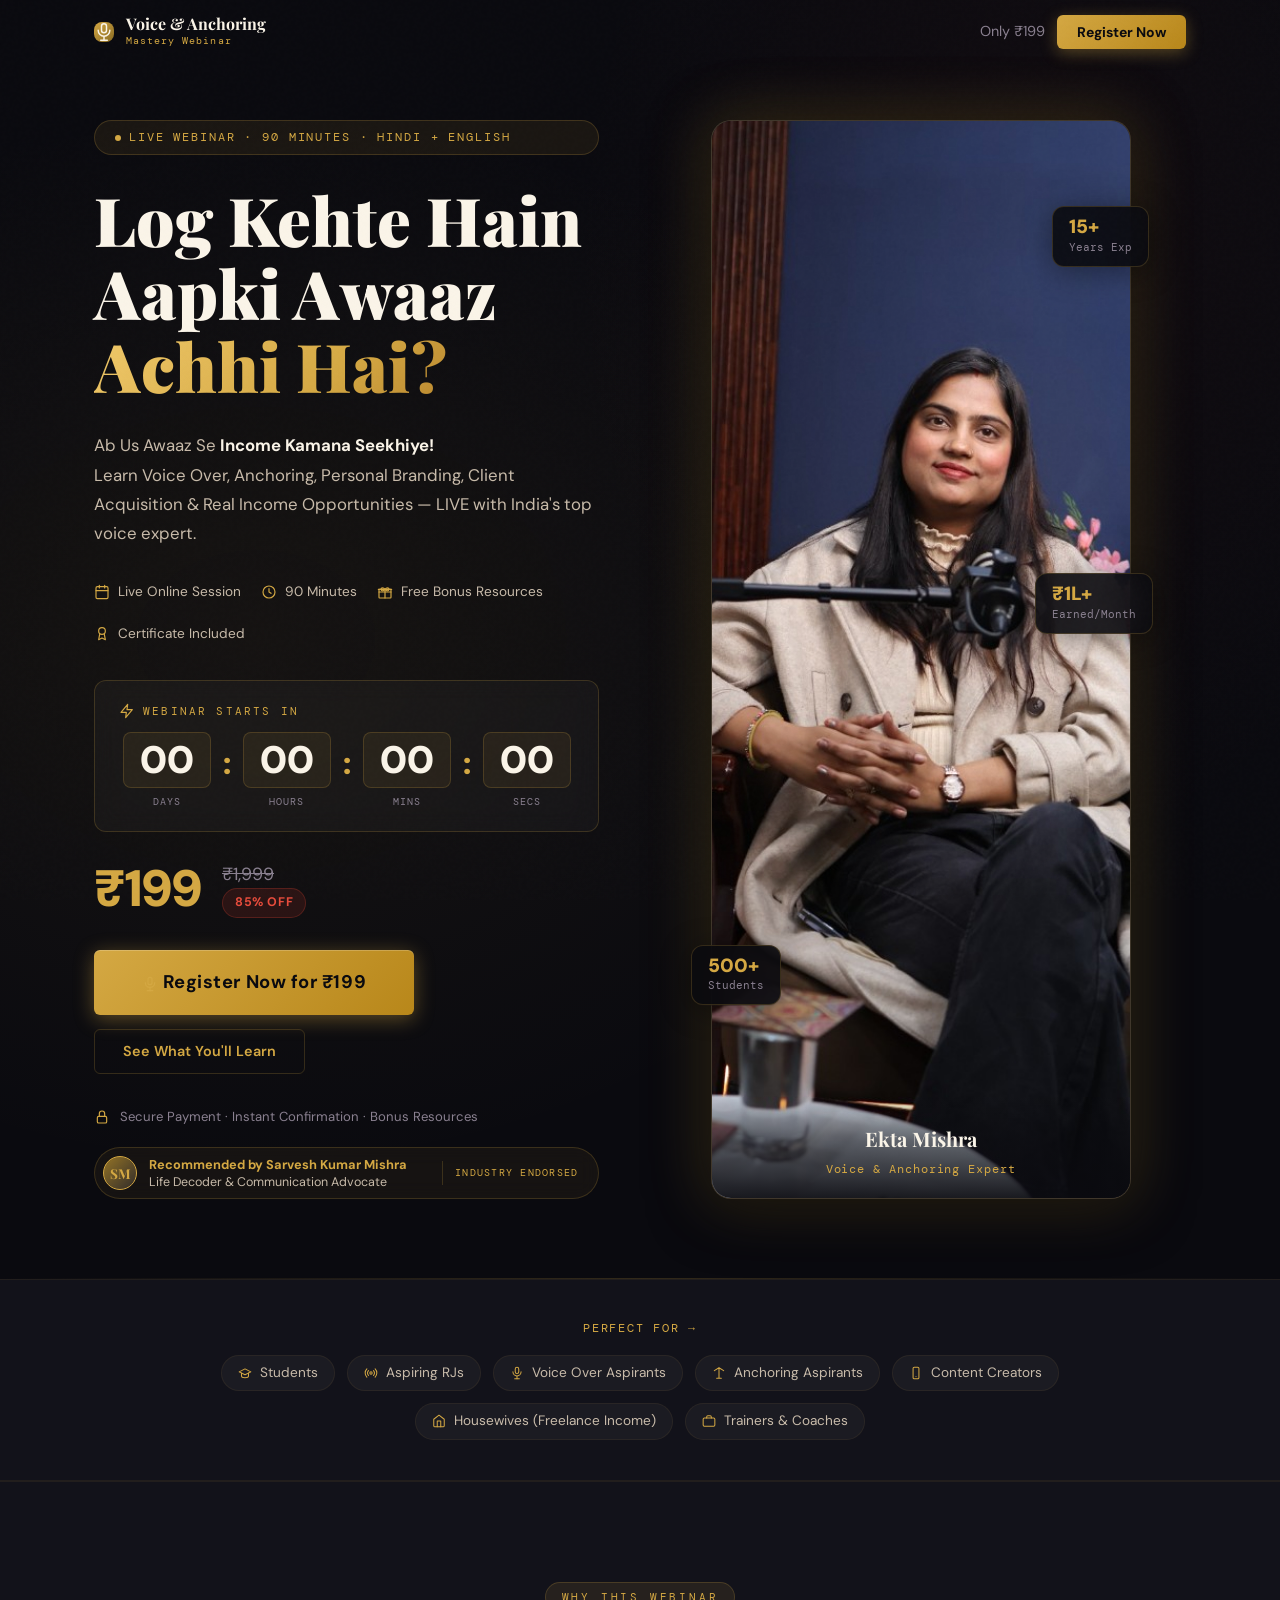
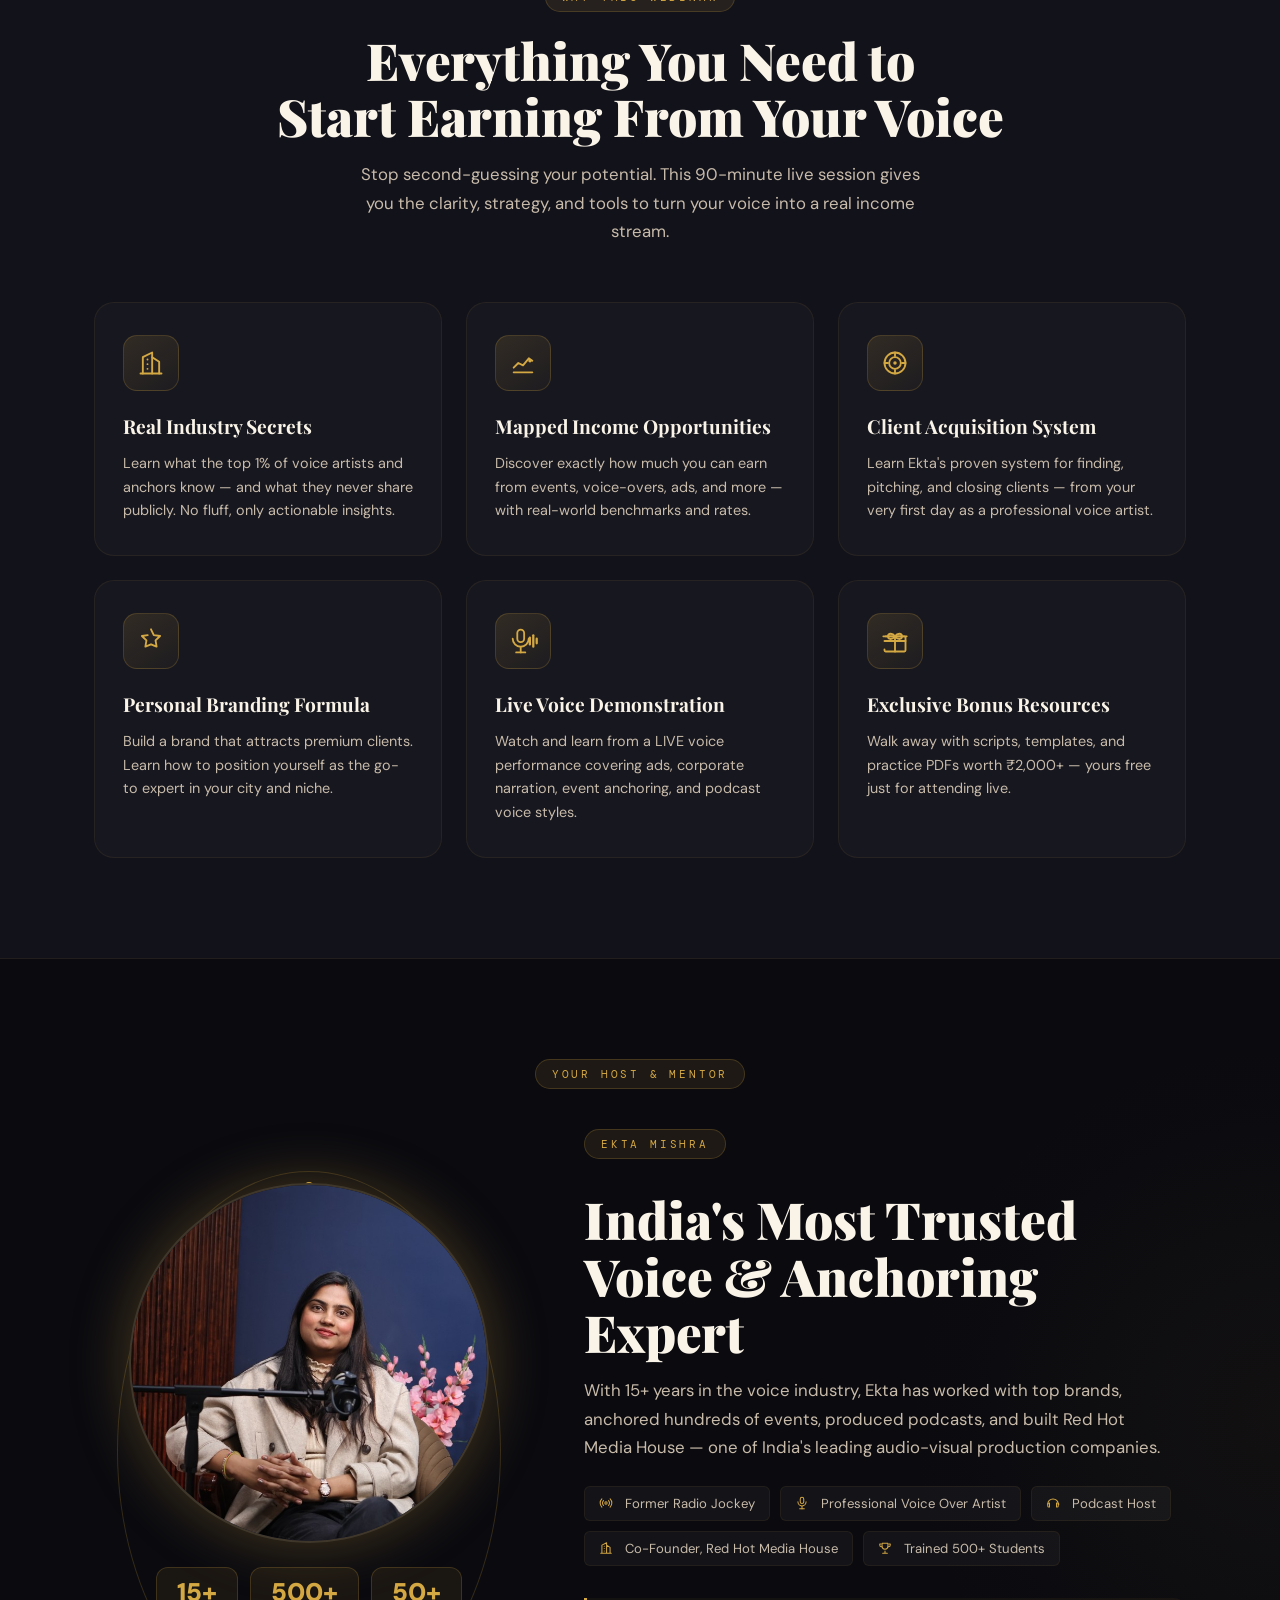
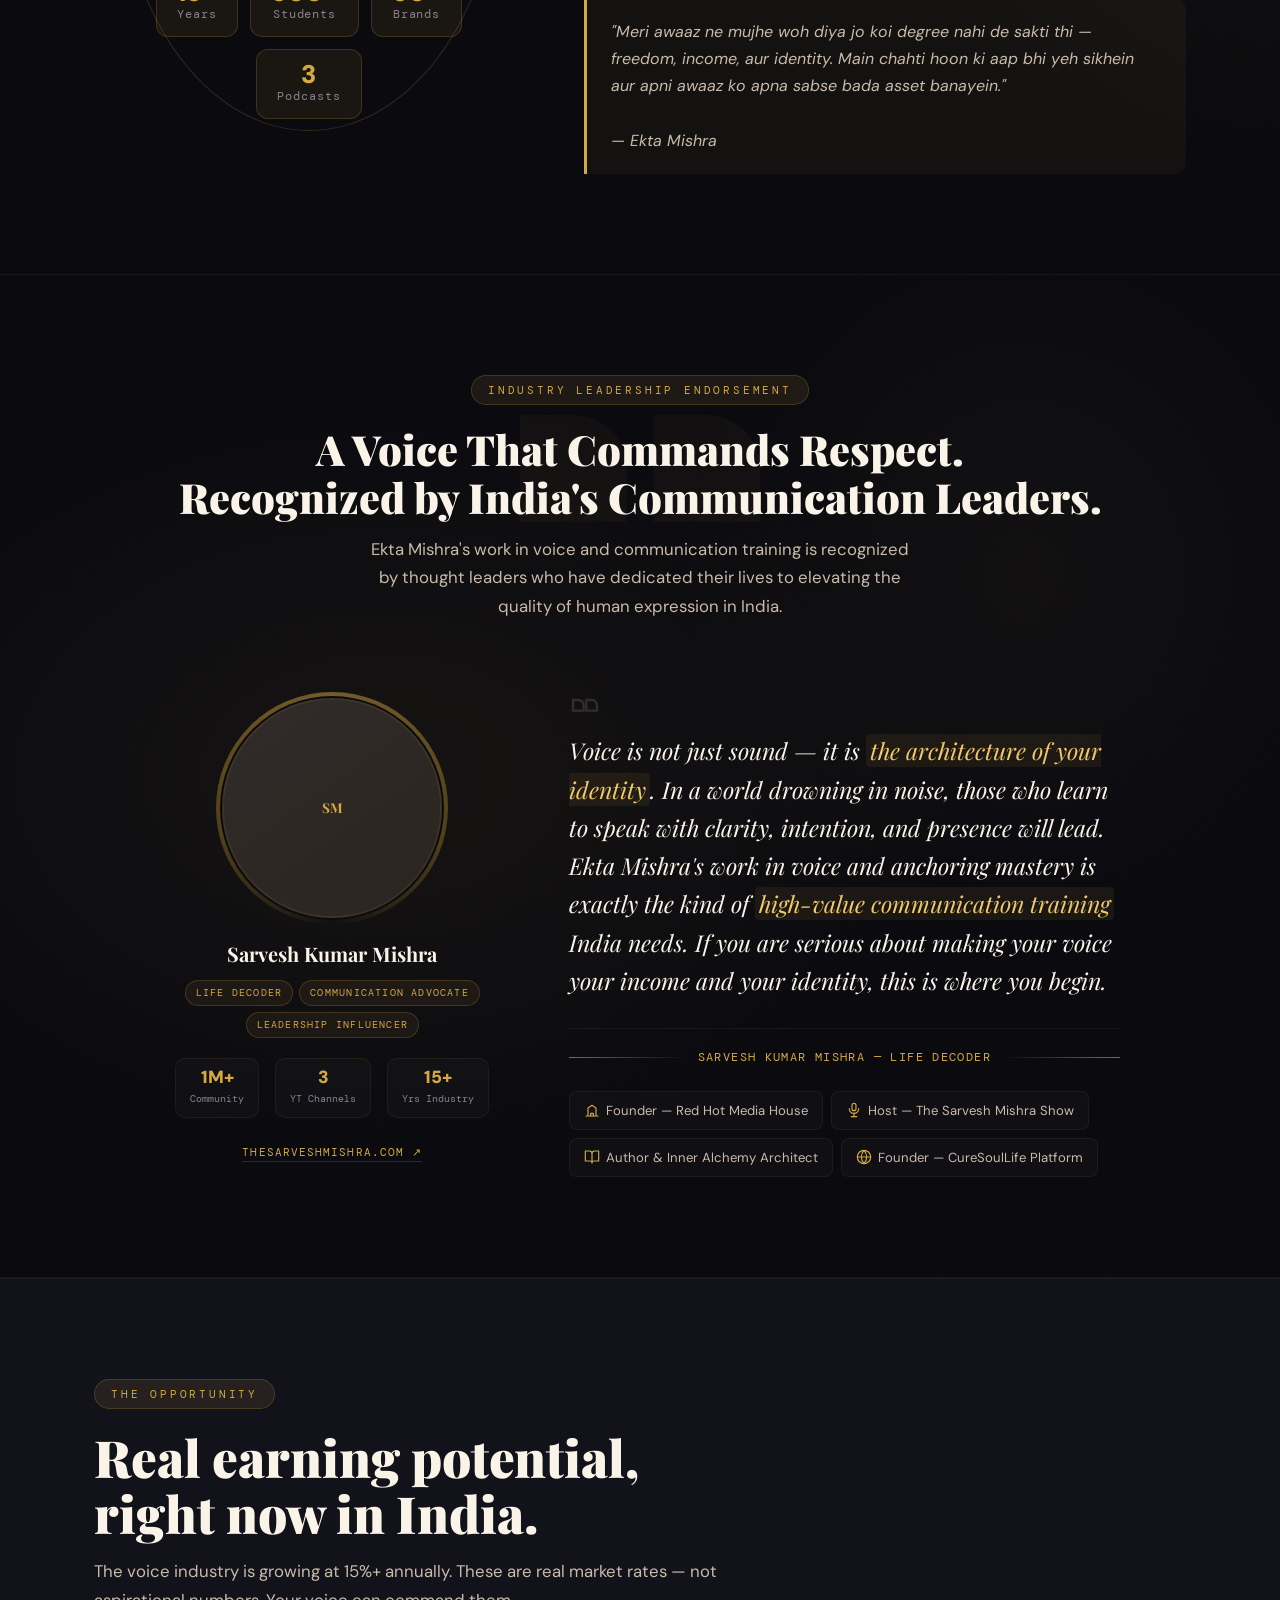
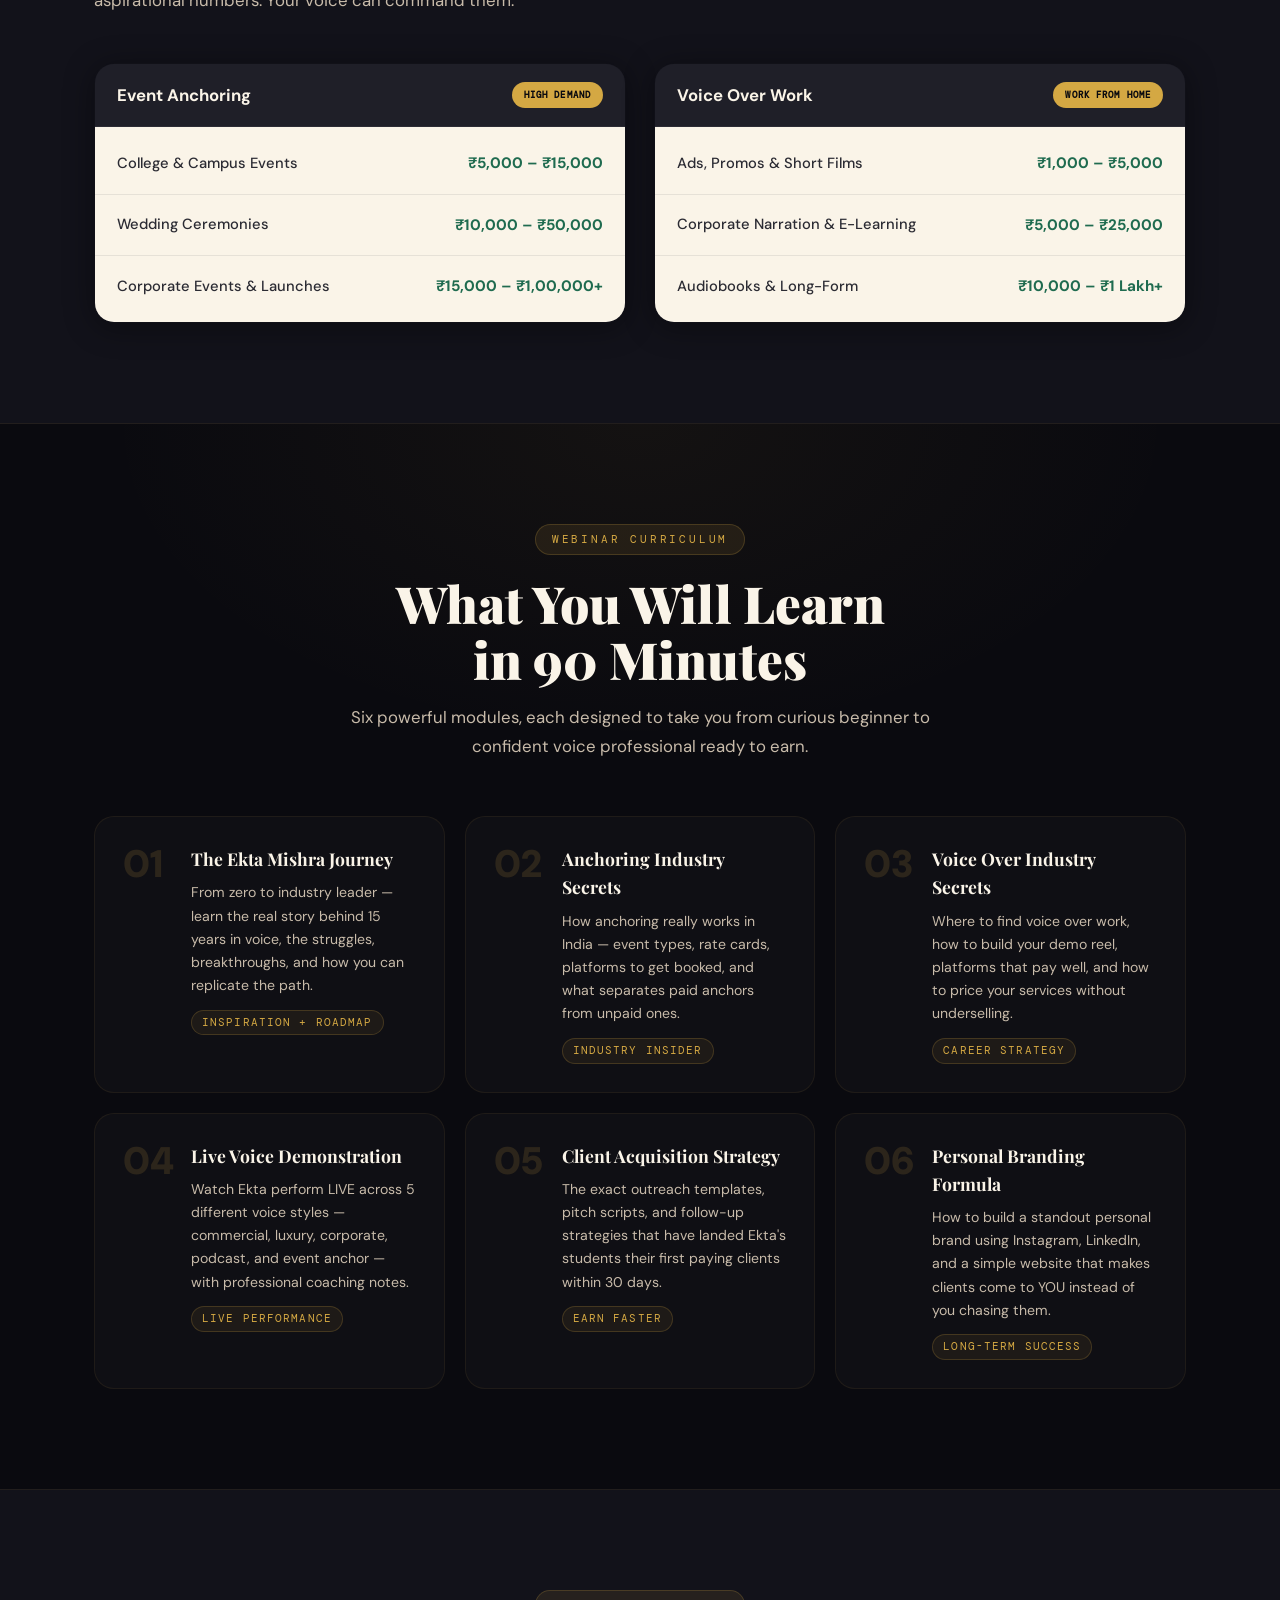
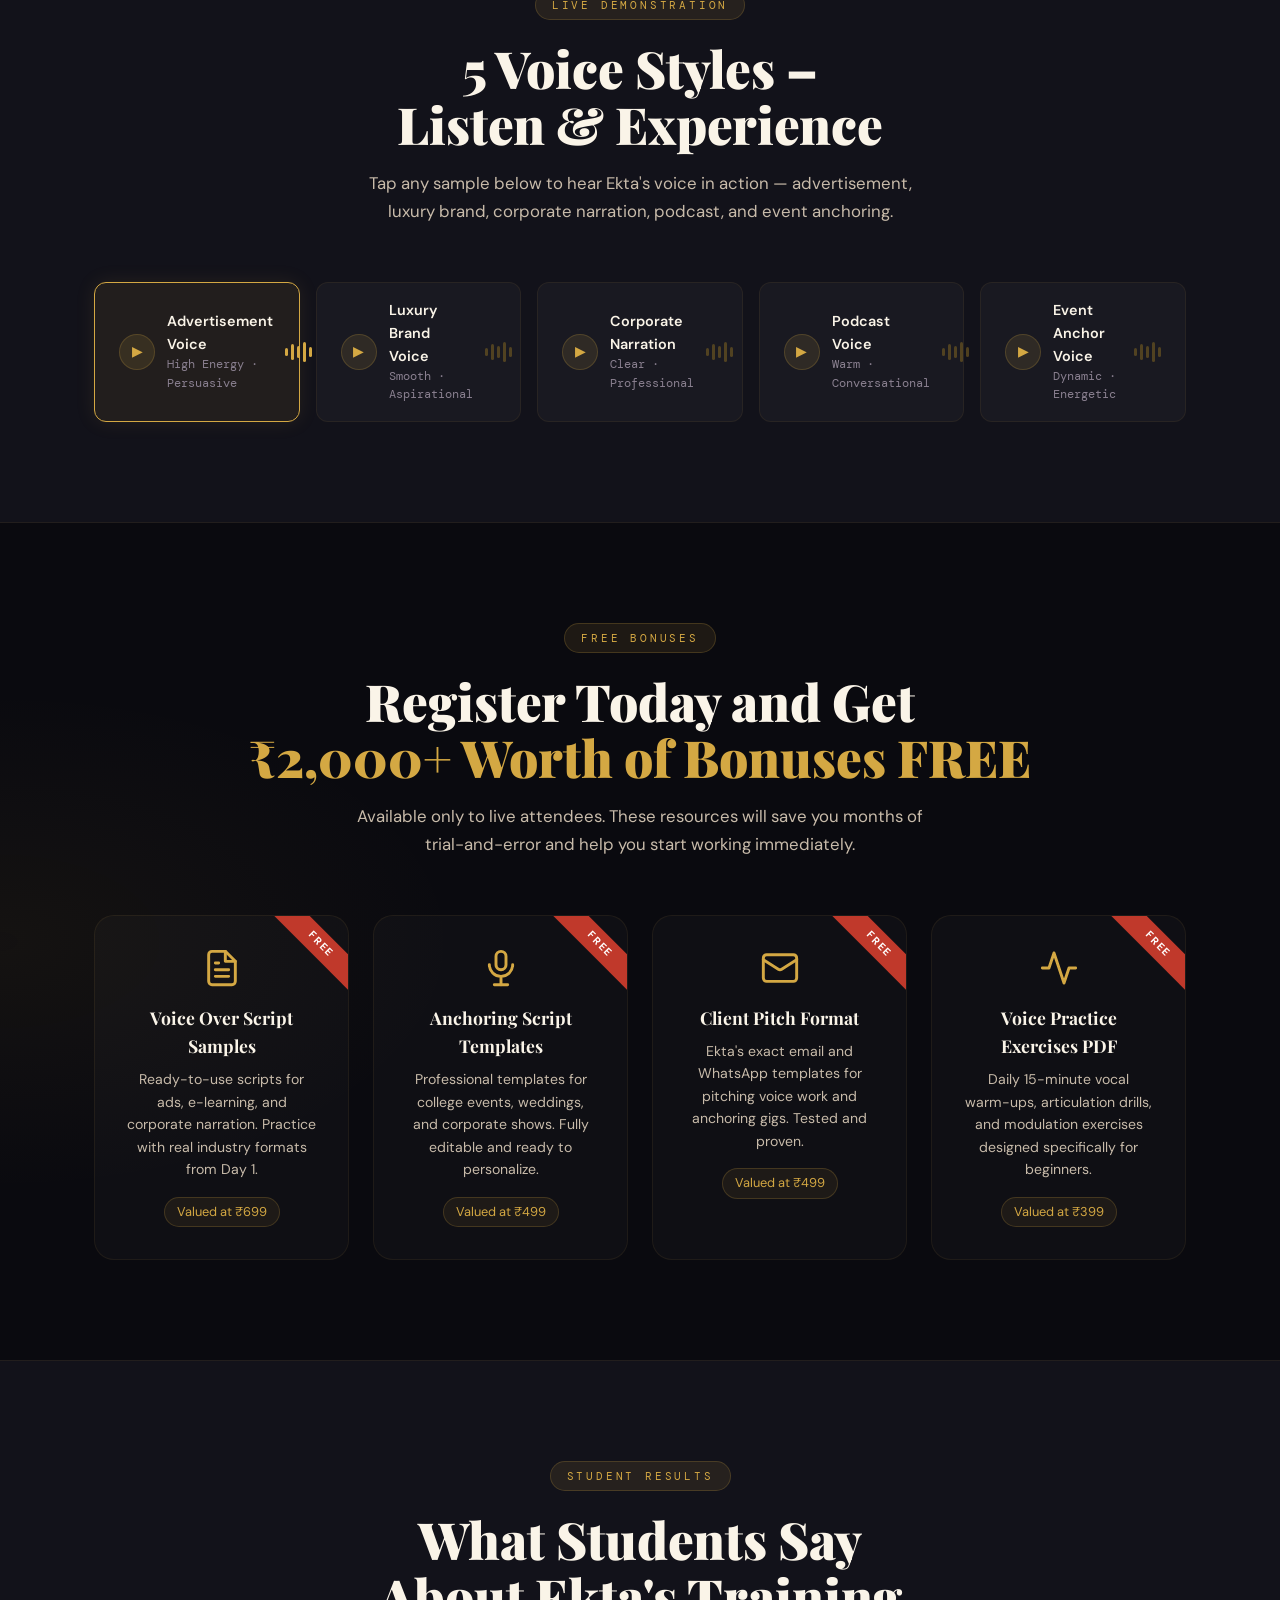
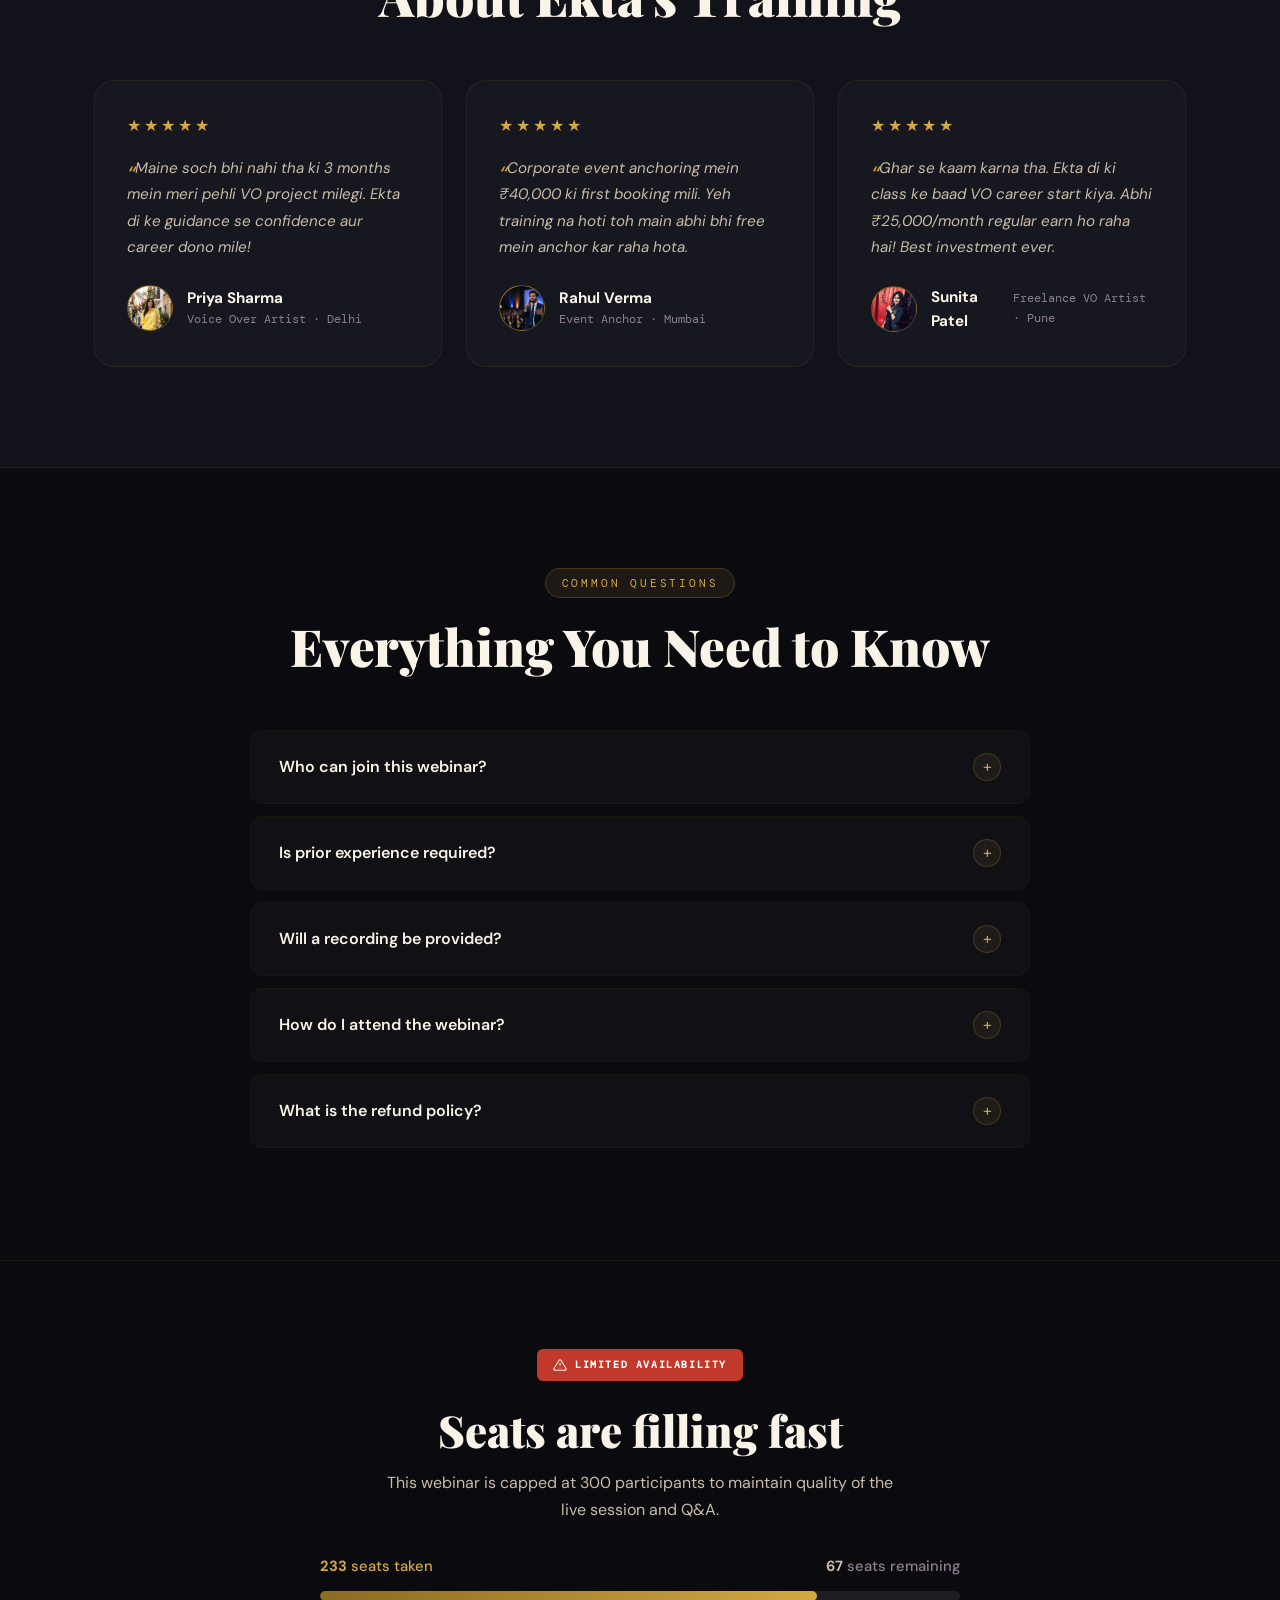
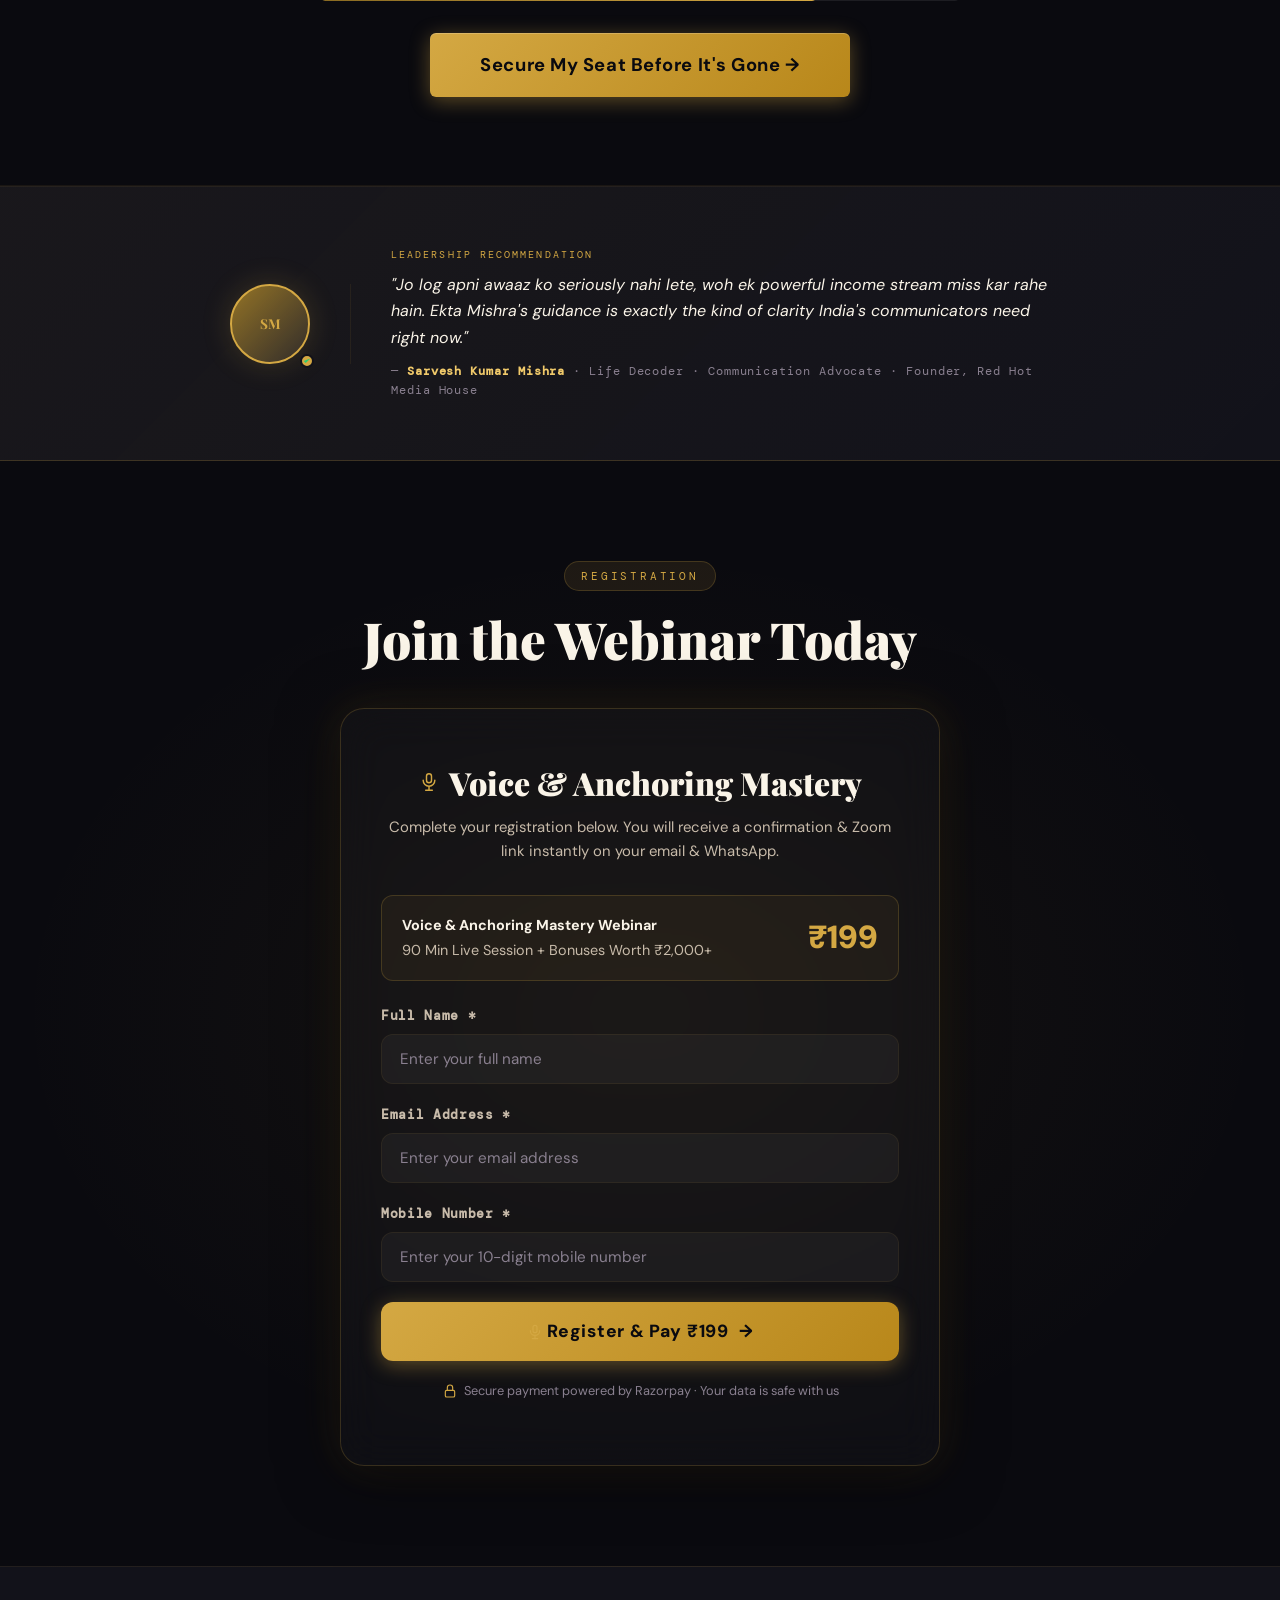
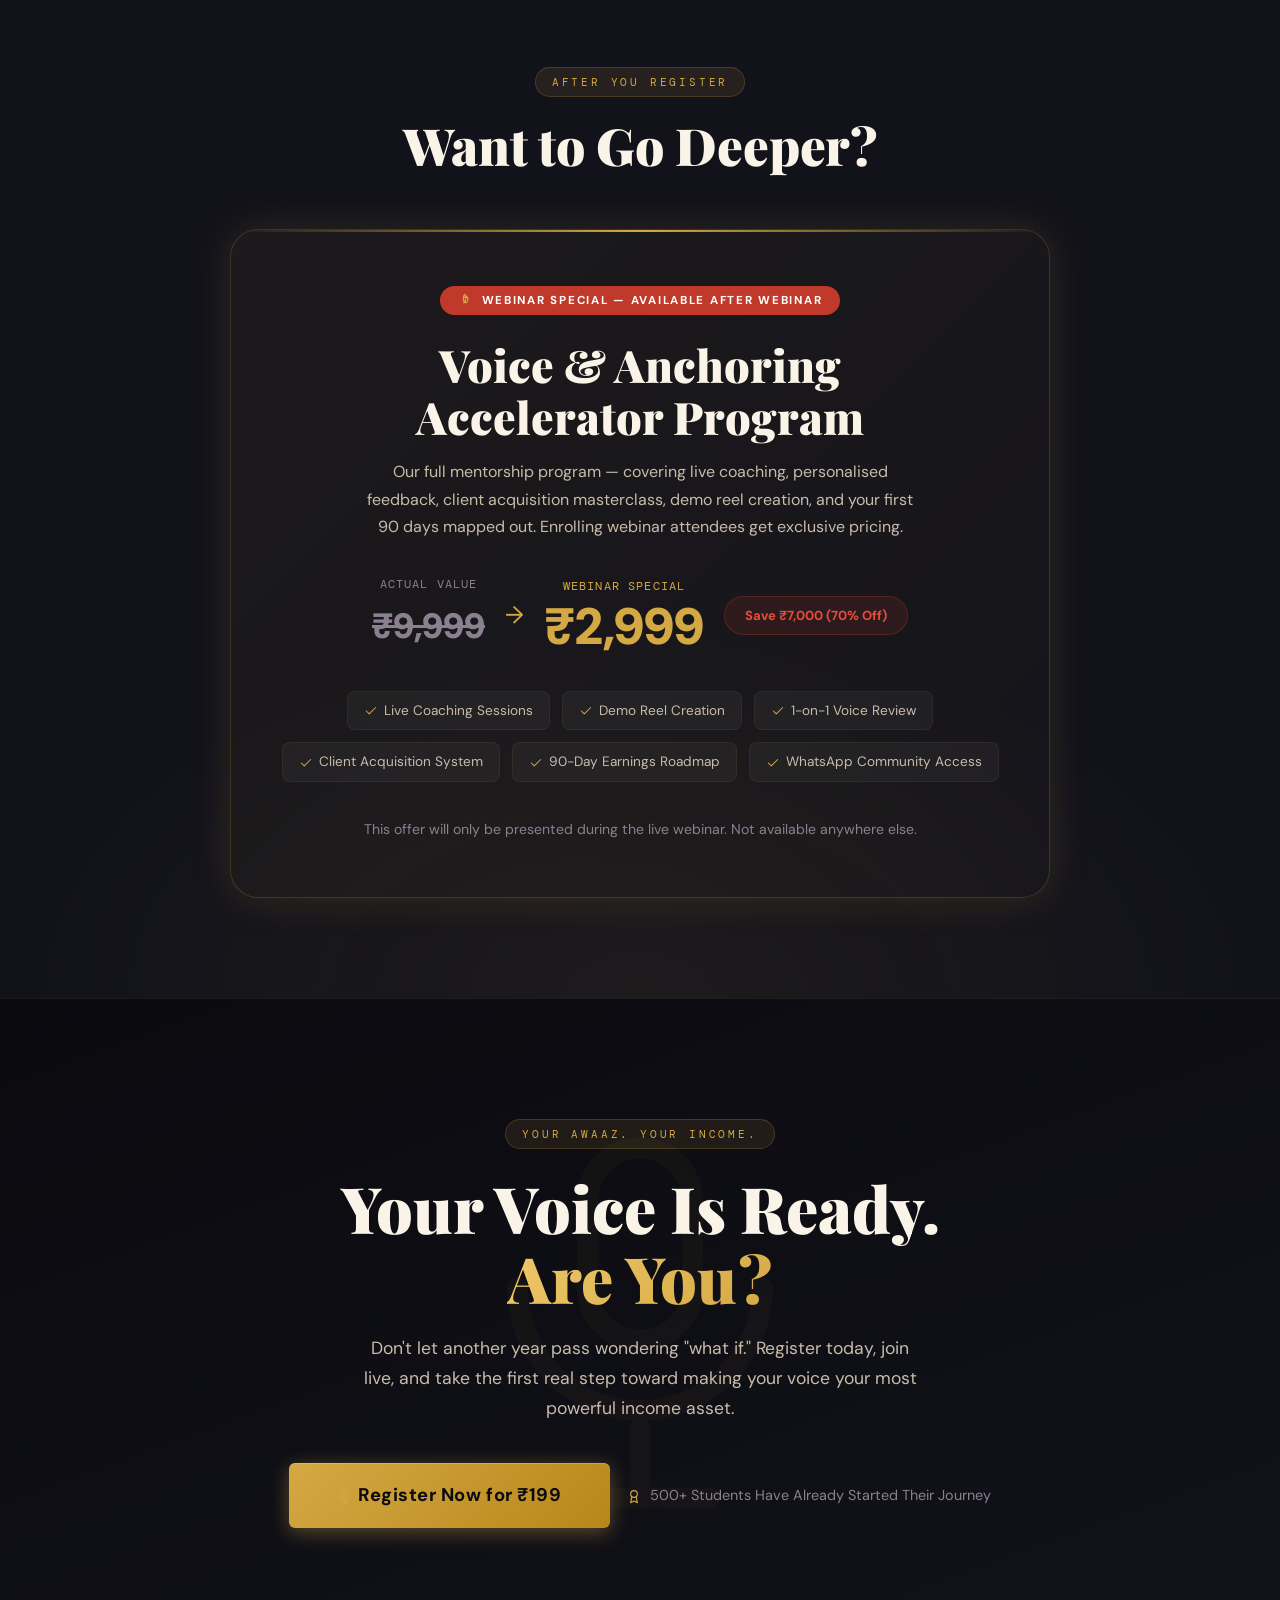
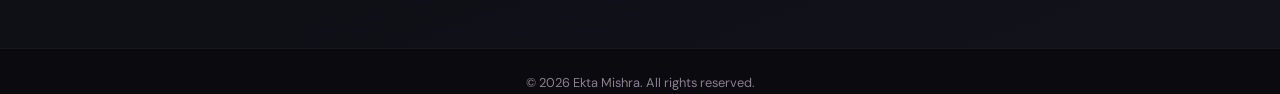
==== commit 30d7df3c: "changes fixed" ====
--- a/voice-mastery-webinar/index.html
+++ b/voice-mastery-webinar/index.html
@@ -479,11 +479,6 @@
             </div>
           </div>
         </div>
-        <blockquote class="opportunity-quote">
-          <span class="opportunity-quote-mark" aria-hidden="true">“</span>
-          <p>Corporate event anchoring mein ₹40,000 ki first booking mili. Yeh training na hoti toh main abhi bhi free mein anchor kar raha hota.</p>
-          <cite>— Rahul Verma, Event Anchor · Mumbai</cite>
-        </blockquote>
       </div>
 
       <div class="opportunity-col reveal reveal-delay-2">
@@ -507,11 +502,6 @@
             </div>
           </div>
         </div>
-        <blockquote class="opportunity-quote">
-          <span class="opportunity-quote-mark" aria-hidden="true">“</span>
-          <p>Ekta di ki class ke baad VO career start kiya. Abhi ₹25,000/month regular earn ho raha hai from home!</p>
-          <cite>— Sunita Patel, Freelance VO Artist · Pune</cite>
-        </blockquote>
       </div>
     </div>
   </div>
@@ -723,26 +713,6 @@
             <div class="testi-name">Sunita Patel</div>
             <div class="testi-role">Freelance VO Artist · Pune</div>
           </div>
-        </div>
-      </div>
-    </div>
-
-    <div class="industry-recognition-strip reveal">
-      <div class="irs-icon ui-icon ui-icon--xl ui-icon--animated" data-icon="icon-medal"></div>
-      <div class="irs-text">
-        <div class="irs-label">Industry-Recognized Training</div>
-        <div class="irs-headline">Trusted by Students. Recognized by Industry Leaders.</div>
-        <div class="irs-sub">Ekta Mishra's Voice &amp; Anchoring program carries the recommendation of India's leading communication advocates and personal branding experts.</div>
-      </div>
-      <div class="irs-badge">
-        <div class="irs-badge-avatar">
-          <img src="https://www.thesarveshmishra.com/images/sarvesh-mishra.jpg"
-               alt="Sarvesh Kumar Mishra"
-               onerror="this.style.display='none';this.parentElement.innerHTML='<span class=\'avatar-fallback\'>SM</span>'">
-        </div>
-        <div>
-          <span class="irs-badge-name">Sarvesh Kumar Mishra</span>
-          <span class="irs-badge-title">Communication Advocate</span>
         </div>
       </div>
     </div>
